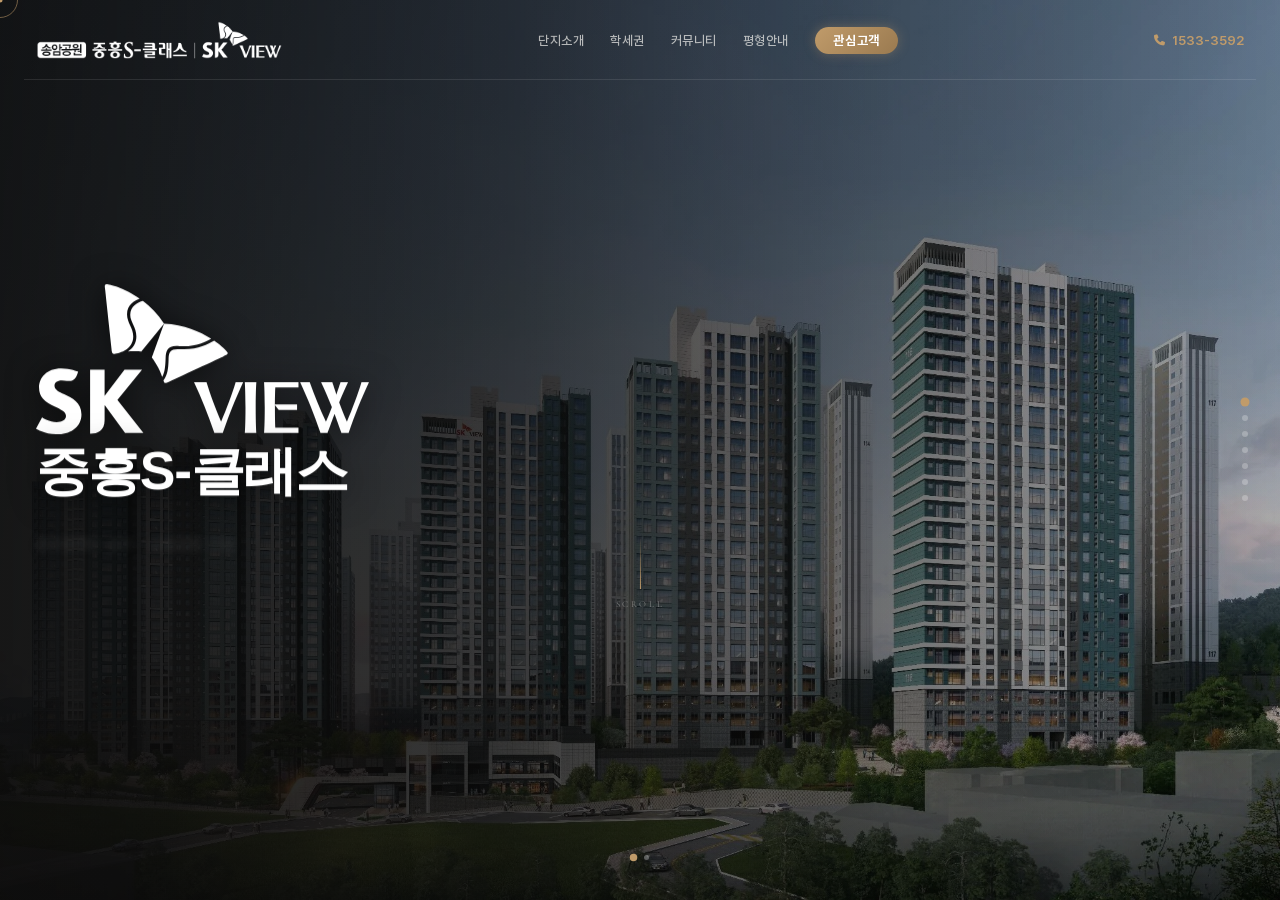
==== index.html @ e7a177cd "fix: Font Awesome 아이콘 표시 수정 + 누락 파일 추가 - fa.local.css: 유니코드 이스케이프 \f 접두사 복원 및 .fa-solid에 font-family" ====
<!DOCTYPE html>
<html lang="ko">
<head>
  <meta charset="UTF-8">
  <meta name="viewport" content="width=device-width, initial-scale=1.0">
  <meta name="description" content="송암공원 중흥S-클래스 SK VIEW — 자연이 선사하는 프리미엄 라이프. 광주광역시 남구 송암동 1,575세대">
  <meta property="og:title" content="송암공원 중흥S-클래스 SK VIEW | 프리미엄 주거의 새로운 기준">
  <meta property="og:description" content="광주 남구 1,575세대 대단지 — 34평 4억대, 선착순 동·호 지정 계약 진행중. 계약금 5%, 최대 4천만원 본부지원">
  <meta property="og:image" content="https://songam-skview.com/assets/img/og-image.jpg">
  <meta property="og:image:width" content="1200">
  <meta property="og:image:height" content="630">
  <meta property="og:image:type" content="image/jpeg">
  <meta property="og:type" content="website">
  <meta property="og:url" content="https://songam-skview.com">
  <meta property="og:site_name" content="송암공원 중흥S-클래스 SK VIEW">
  <meta property="og:locale" content="ko_KR">
  <!-- Twitter Card (SMS/iMessage/Android 메시지 미리보기 호환) -->
  <meta name="twitter:card" content="summary_large_image">
  <meta name="twitter:title" content="송암공원 중흥S-클래스 SK VIEW | 프리미엄 주거의 새로운 기준">
  <meta name="twitter:description" content="광주 남구 1,575세대 대단지 — 34평 4억대, 선착순 동·호 지정 계약 진행중. 계약금 5%, 최대 4천만원 본부지원">
  <meta name="twitter:image" content="https://songam-skview.com/assets/img/og-image.jpg">
  <!-- 추가 SEO/미리보기 메타 -->
  <link rel="canonical" href="https://songam-skview.com">
  <link rel="icon" type="image/x-icon" href="/favicon.ico">
  <link rel="apple-touch-icon" href="/assets/img/og-image.jpg">
  <!-- 보안 헤더 -->
  <meta http-equiv="X-Content-Type-Options" content="nosniff">
  <meta name="referrer" content="strict-origin-when-cross-origin">
  <meta http-equiv="Content-Security-Policy" content="default-src 'self'; script-src 'self' 'unsafe-inline' https://static.cloudflareinsights.com; style-src 'self' 'unsafe-inline'; img-src 'self' data: https:; font-src 'self' data:; frame-src https://maps.google.com https://www.google.com https://*.google.com; connect-src 'self' https://script.google.com;">
  <title>송암공원 중흥S-클래스 SK VIEW | 프리미엄 주거의 새로운 기준</title>
  <link rel="preload" href="css/fonts/Pretendard-Regular.woff2" as="font" type="font/woff2" crossorigin>
  <link rel="preload" href="css/webfonts/fa-solid-900.woff2" as="font" type="font/woff2" crossorigin>
  <link rel="stylesheet" href="css/fonts.css?v=2">
  <link rel="stylesheet" href="css/fa.local.css?v=20260319">
  <link rel="stylesheet" href="css/style.css?v=40260313b">
</head>
<body>

<!-- ── 커스텀 커서 ──────────────────────────── -->
<div id="cursor">
  <div class="cursor-ring"></div>
  <div class="cursor-dot"></div>
</div>

<!-- ── 헤더 ───────────────────────────────── -->
<header id="header" data-theme="dark">
  <div class="hd-inner">
    <a class="logo logo-img" id="logoLink">
      <img src="assets/img/logo_on.webp" alt="송암공원 중흥S-클래스 SK VIEW" class="logo-image">
    </a>
    <nav class="gnb" aria-label="메인 내비게이션">
      <a data-go="1" role="button" tabindex="0">단지소개</a>
      <a data-go="2" role="button" tabindex="0">학세권</a>
      <a data-go="3" role="button" tabindex="0">커뮤니티</a>
      <a data-go="4" role="button" tabindex="0">평형안내</a>
      <a data-go="7" role="button" tabindex="0" class="gnb-cta">관심고객</a>
    </nav>
    <div class="hd-right">
      <a href="tel:15333592" class="hd-tel"><i class="fa-solid fa-phone"></i><span>1533-3592</span></a>
      <button class="ham" id="ham" aria-label="메뉴 열기" aria-expanded="false"><span></span><span></span><span></span></button>
    </div>
  </div>
</header>

<!-- ── 도트 네비 ──────────────────────────── -->
<nav class="dots" id="dots" aria-label="페이지 네비게이션">
  <span class="dot on" data-go="0" role="button" aria-label="히어로"></span>
  <span class="dot" data-go="1" role="button" aria-label="단지소개"></span>
  <span class="dot" data-go="2" role="button" aria-label="학세권"></span>
  <span class="dot" data-go="3" role="button" aria-label="커뮤니티"></span>
  <span class="dot" data-go="4" role="button" aria-label="평형안내"></span>
  <span class="dot" data-go="5" role="button" aria-label="혜택안내"></span>
  <span class="dot" data-go="6" role="button" aria-label="관심고객"></span>
</nav>

<!-- ── 모바일 메뉴 ────────────────────────── -->
<div class="mmenu" id="mmenu">
  <div class="mmenu-inner">
    <ul>
      <li><a data-go="1"><em>01</em> 단지소개</a></li>
      <li><a data-go="2"><em>02</em> 학세권</a></li>
      <li><a data-go="3"><em>03</em> 커뮤니티</a></li>
      <li><a data-go="4"><em>04</em> 평형안내</a></li>
      <li><a data-go="7"><em>05</em> 관심고객 등록</a></li>
    </ul>
    <div class="mmenu-foot">
      <p>Contact</p>
      <a href="tel:15333592">1533-3592</a>
      <small>광주광역시 남구 송암동 일원</small>
    </div>
  </div>
</div>

<!-- ── 메인 컨테이너 ─────────────────────────── -->
<div id="wrap">

  <!-- ========================================
       S0 · HERO  (overlay 2단계)
       ======================================== -->
  <section class="sec s0" data-theme="dark" data-overlay="on">
    <div class="s0-bg"></div>
    <div class="s0-veil"></div>
    <div class="ov-progress s0-ov">
      <span class="ov-dot on"></span>
      <span class="ov-dot"></span>
    </div>
    <div class="overlay-stage">

      <!-- step 0 : 메인 타이틀 -->
      <div class="overlay-panel s0-panel" data-step="0" data-header="dark">
        <div class="s0-body">
          <div class="hero-brand-logo"
               data-fx="fade-up" data-delay="0.2" data-pre="0.25" data-main="1.1">
            <img src="assets/img/skview-logo.svg" alt="SK VIEW" class="hero-logo-img hero-logo-bot">
            <img src="assets/img/sclass-text.svg" alt="중흥S-클래스" class="hero-logo-img hero-logo-top">
          </div>
          <p class="eyebrow eyebrow--lg"
             data-fx="fade-up" data-delay="0.5" data-pre="0.25" data-main="0.9"
             data-cid="hero-eyebrow">
            광주광역시 남구 &middot; 송암공원 인접
          </p>
          <p class="s0-sub"
             data-fx="fade-up" data-delay="0.8" data-pre="0.25" data-main="0.85"
             data-cid="hero-sub">
            자연이 선사하는 프리미엄 라이프의 시작
          </p>
          <a class="hero-tel" href="tel:15333592"
             data-fx="fade-up" data-delay="1.5" data-pre="0.2" data-main="0.8">
            <i class="fa-solid fa-phone"></i> 대표번호 1533-3592
          </a>
          <div class="s0-btns"
               data-fx="stagger" data-delay="1.6" data-pre="0.2"
               data-stagger="0.18" data-kid-y="24" data-main="0.8">
            <a class="btn-gold" data-go="7">관심고객 등록</a>
            <a class="btn-line" data-go="2">학세권 보기</a>
          </div>
          <div class="scroll-ind">
            <span class="si-bar"></span>
            <span class="si-txt">SCROLL</span>
          </div>
        </div>
      </div>

      <!-- step 1 : 후킹 단지소개 -->
      <div class="overlay-panel s0-panel s0-p2" data-step="1" data-header="dark">
        <div class="s0-body s0-body--hook">
          <p class="hero-top-label"
             data-fx="fade-up" data-delay="0.15" data-pre="0.2" data-main="0.8">
            10만평 송암공원 · 민간공원 특례사업
          </p>
          <h2 class="hero-hook"
              data-fx="mask-up" data-delay="0.3" data-pre="0.2" data-main="0.9">
            <span class="hero-hook-sub">1,575세대 대단지의 새로운 자부심</span>
            <span class="hero-hook-main">선착순 특별분양</span>
          </h2>
          <div class="hero-badges"
               data-fx="stagger" data-delay="0.7" data-pre="0.2"
               data-stagger="0.12" data-kid-y="16" data-main="0.8">
            <span class="hero-badge"><b class="hb-chk">&#10003;</b> 공원을 품은 공품아</span>
            <span class="hero-badge"><b class="hb-chk">&#10003;</b> 단지 바로 앞 초등학교</span>
            <span class="hero-badge"><b class="hb-chk">&#10003;</b> 대단지 프리미엄</span>
          </div>
          <div class="hero-stats hero-stats--hook"
               data-fx="stagger" data-delay="1.0" data-pre="0.2"
               data-stagger="0.1" data-kid-y="20" data-main="0.9">
            <div class="hstat"><b>1,575</b><span>세대</span><p>총 세대수</p></div>
            <div class="hstat"><b>27</b><span>층</span><p>최고 층수</p></div>
            <div class="hstat"><b>17</b><span>개동</span><p>총 동수</p></div>
            <div class="hstat"><b>2400</b><span>대</span><p>주차 (1.52대/세대)</p></div>
            <div class="hstat"><b>84</b><span>·108㎡</span><p>전용면적</p></div>
          </div>
          <div class="s0-btns s0-btns--col"
               data-fx="stagger" data-delay="1.3" data-pre="0.2"
               data-stagger="0.15" data-kid-y="20" data-main="0.8">
            <a class="btn-gold" data-go="7">관심고객 등록 →</a>
            <a class="btn-line" data-go="2">학세권 보기</a>
          </div>
        </div>
      </div>

    </div>
  </section>


  <!-- ========================================
       S1 · BRAND
       ======================================== -->
  <section class="sec s1" data-theme="dark">
    <span class="s1-ghost" aria-hidden="true">01</span>
    <div class="s1-img">
      <div class="s1-img-inner" data-cid-bg="brand-img"></div>
      <div class="s1-img-frame"></div>
      <span class="img-badge" data-fx="fade-up" data-delay="0.6" data-pre="0.2" data-main="0.7">Premium Residence</span>
    </div>
    <div class="s1-txt">
      <p class="label wh" data-fx="fade-up" data-delay="0.1" data-pre="0.2" data-main="0.7">About</p>
      <h2 class="wh" data-fx="mask-up" data-delay="0.25" data-pre="0.2" data-main="0.9" data-cid="brand-title">
        광주 남구 주거 지형의<br>새로운 중심
      </h2>
      <span class="gline" data-fx="expand" data-delay="0.5" data-pre="0.1" data-main="0.8"></span>
      <div class="s1-highlight" data-fx="fade-up" data-delay="0.6" data-pre="0.2" data-main="0.8">
        <p>중흥건설 × SK에코플랜트 컨소시엄이 선보이는<br><strong>1,575세대 대단지 브랜드 아파트.</strong><br>37만㎡ 송암근린공원을 품은 민간공원 특례사업,<br>공원·브랜드·대단지 <em>3박자 완성.</em></p>
      </div>
      <div class="s1-cards" data-fx="stagger" data-delay="0.75" data-pre="0.2" data-stagger="0.1" data-kid-y="20" data-main="0.8">
        <div class="s1-card">
          <div class="s1-card-icon"><i class="fa-solid fa-map-location-dot"></i></div>
          <h4>핵심 주거벨트</h4>
          <p>효천·진월·봉선·주월<br>남구 중심 입지</p>
        </div>
        <div class="s1-card">
          <div class="s1-card-icon"><i class="fa-solid fa-tree"></i></div>
          <h4>공품아 입지</h4>
          <p>37만㎡ 송암근린공원<br>앞마당처럼 누리는 단지</p>
        </div>
        <div class="s1-card">
          <div class="s1-card-icon"><i class="fa-solid fa-landmark"></i></div>
          <h4>민간공원 특례</h4>
          <p>공원+주거의<br>동시 가치 실현</p>
        </div>
        <div class="s1-card">
          <div class="s1-card-icon"><i class="fa-solid fa-building"></i></div>
          <h4>남구 최대 랜드마크</h4>
          <p>1,575세대 대단지<br>프리미엄 스케일</p>
        </div>
      </div>
      <div class="stats" data-fx="stagger" data-delay="0.85" data-pre="0.2" data-stagger="0.12" data-kid-y="20" data-main="0.8">
        <div class="stat">
          <div class="stat-num"><b class="cnt" data-to="1575">0</b><span class="stat-unit">세대</span></div>
          <p>총 세대수</p>
        </div>
        <hr>
        <div class="stat">
          <div class="stat-num"><b class="cnt" data-to="27">0</b><span class="stat-unit">층</span></div>
          <p>최고 층수</p>
        </div>
        <hr>
        <div class="stat">
          <div class="stat-num"><b class="cnt" data-to="17">0</b><span class="stat-unit">개동</span></div>
          <p>총 동수</p>
        </div>
        <hr>
        <div class="stat">
          <div class="stat-num"><b class="cnt" data-to="2400">0</b><span class="stat-unit">대</span></div>
          <p>주차 (1.52대/세대)</p>
        </div>
        <hr>
        <div class="stat">
          <div class="stat-num"><b class="cnt" data-to="84">0</b><span class="stat-unit">~108㎡</span></div>
          <p>전용면적</p>
        </div>
      </div>
    </div>
  </section>


  <!-- ========================================
       S2B · 초품아 학세권
       ======================================== -->
  <section class="sec s2b" data-theme="dark" data-overlay="on">
    <div class="ov-progress s2b-ov">
      <span class="ov-dot on"></span>
      <span class="ov-dot"></span>
    </div>
    <div class="overlay-stage">

      <!-- panel 0 : 학세권 지도 + 학교 현황 -->
      <div class="overlay-panel s2b-panel" data-step="0" data-header="dark">
        <div class="s2b-inner">
          <div class="s2b-head" data-fx="fade-up" data-delay="0.1" data-pre="0.25" data-main="0.9">
            <p class="label">Education Premium</p>
            <h2>민간공원 특례사업 유일의<br><em class="s2b-em">초품아 학세권</em> 프리미엄</h2>
          </div>
          <div class="s2b-content-map">
            <div class="s2b-map" data-fx="fade-up" data-delay="0.3" data-pre="0.2" data-main="0.9"
                 onclick="document.getElementById('lightbox').classList.add('active')">
              <img class="s2b-map-img" src="assets/img/site-plan-park.webp" alt="학군 지도" data-cid-img="school-map" loading="lazy">
              <div class="s2b-map-zoom"><i class="fa-solid fa-search-plus"></i> 클릭하여 확대</div>
            </div>
            <div class="s2b-school-table" data-fx="fade-up" data-delay="0.4" data-pre="0.2" data-main="0.9">
              <h3 class="s2b-school-title"><i class="fa-solid fa-graduation-cap"></i> 단지 반경 내 학교 현황</h3>
              <ul class="s2b-school-list">
                <li>
                  <span class="sch-badge sch-elem">초</span>
                  <span class="sch-name sch-name--elem">효천3초 (예정)</span>
                  <span class="sch-detail">단지 바로 앞 부지 배정 — <em>완전 초품아</em></span>
                </li>
                <li>
                  <span class="sch-badge sch-elem">초</span>
                  <span class="sch-name sch-name--elem">효천초등학교</span>
                  <span class="sch-detail">단지 인근 도보권</span>
                </li>
                <li>
                  <span class="sch-badge sch-elem">초</span>
                  <span class="sch-name sch-name--elem">송원초등학교</span>
                  <span class="sch-detail">송하동 내 위치</span>
                </li>
                <li>
                  <span class="sch-badge sch-mid">중</span>
                  <span class="sch-name sch-name--mid">효천중학교</span>
                  <span class="sch-detail">도보 수 분 이내</span>
                </li>
                <li>
                  <span class="sch-badge sch-high">고</span>
                  <span class="sch-name sch-name--high">인성고등학교</span>
                  <span class="sch-detail">도보권 위치</span>
                </li>
                <li>
                  <span class="sch-badge sch-univ">대</span>
                  <span class="sch-name sch-name--univ">광주대학교</span>
                  <span class="sch-detail">효천역 인접</span>
                </li>
              </ul>
            </div>
          </div>
        </div>
      </div>

      <!-- panel 1 : 자산가치 비교 그래프 -->
      <div class="overlay-panel s2b-panel" data-step="1" data-header="dark">
        <div class="s2b-inner s2b-inner--chart">
          <div class="s2b-head" data-fx="fade-up" data-delay="0.1" data-pre="0.25" data-main="0.9">
            <p class="label">Asset Value</p>
            <h2><em class="s2b-em">초품아</em> 아파트 자산가치 비교</h2>
          </div>
          <div class="s2b-chart" data-fx="fade-up" data-delay="0.3" data-pre="0.2" data-main="0.9">
            <div class="s2b-chart-sub">
              가칭 효천3초등학교 <em>2028년 3월 개교 확정</em><br>
              횡단보도 없이 안전 통학 · 비학세권 대비 평균 <strong>15~20%</strong> 자산가치 프리미엄
            </div>
            <div class="s2b-bars">
              <div class="s2b-bar-group">
                <div class="s2b-bar-label">84㎡ 기준</div>
                <div class="s2b-bar-wrap">
                  <div class="s2b-bar s2b-bar--normal">
                    <div class="s2b-bar-fill" style="height:60%"></div>
                    <div class="s2b-bar-tag">비학세권<br>평균</div>
                  </div>
                  <div class="s2b-bar s2b-bar--school">
                    <div class="s2b-bar-premium"><b>+18%</b>프리미엄</div>
                    <div class="s2b-bar-fill" style="height:85%"></div>
                    <div class="s2b-bar-tag">학세권<br>(본 단지)</div>
                  </div>
                </div>
              </div>
              <div class="s2b-bar-group">
                <div class="s2b-bar-label">108㎡ 기준</div>
                <div class="s2b-bar-wrap">
                  <div class="s2b-bar s2b-bar--normal">
                    <div class="s2b-bar-fill" style="height:55%"></div>
                    <div class="s2b-bar-tag">비학세권<br>평균</div>
                  </div>
                  <div class="s2b-bar s2b-bar--school">
                    <div class="s2b-bar-premium"><b>+22%</b>프리미엄</div>
                    <div class="s2b-bar-fill" style="height:82%"></div>
                    <div class="s2b-bar-tag">학세권<br>(본 단지)</div>
                  </div>
                </div>
              </div>
            </div>
            <p class="s2b-source">* 출처: KB부동산, 한국부동산원 실거래가 기준 (2024)</p>
          </div>
          <div class="s2b-disclaimers">
            <p>* 상기 자료는 일반적인 초품아 아파트 프리미엄 수치이며, 실제와 다를 수 있습니다.</p>
            <p>* 개발 계획은 관계기관의 사정에 따라 변경·취소될 수 있습니다.</p>
          </div>
        </div>
      </div>

    </div>
  </section>


  <!-- ========================================
       S4 · 송암 공원 소개
       ======================================== -->
  <section class="sec s4 s4--park" data-theme="dark">
    <div class="s4-inner">
      <div class="s4-head">
        <p class="label wh" data-fx="fade-up" data-delay="0.1" data-pre="0.2" data-main="0.7">SONGAM PARK</p>
        <h2 class="wh" data-fx="mask-up" data-delay="0.25" data-pre="0.2" data-main="0.9">송암 공원 소개</h2>
      </div>

      <!-- 공원 배치도 -->
      <div class="s4-park-map" data-fx="fade-up" data-delay="0.4" data-pre="0.2" data-main="0.9"
           onclick="document.getElementById('lightbox-park').classList.add('active')">
        <img src="assets/img/site-plan-park-satellite.png" alt="송암공원 입지 위성사진" loading="lazy">
        <div class="s2b-map-zoom"><i class="fa-solid fa-search-plus"></i> 클릭하여 확대</div>
      </div>

      <!-- 솔빛마당 + 늘빛마당 -->
      <div class="s4-zones" data-fx="fade-up" data-delay="0.6" data-pre="0.2" data-main="0.9">

        <!-- 솔빛마당 -->
        <div class="s4-zone">
          <div class="s4-zone-head">
            <h3><span class="zone-name">솔빛마당</span> <span class="zone-en">ECO-HEALING PARK</span></h3>
            <p>건강한 숲이 되어 다채로운 자연과 함께하는 힐링자생의 숲</p>
          </div>
          <div class="s4-zone-photos">
            <figure><img src="assets/img/park-eco.webp" alt="생태학습원" loading="lazy"></figure>
            <figure><img src="assets/img/park-forest.webp" alt="복원숲" loading="lazy"></figure>
          </div>
          <table class="s4-zone-tbl">
            <tr><td class="zt-n">⑥</td><td class="zt-nm">생태학습원</td><td>자연의 소중함을 배우는 생태학습 공간</td></tr>
            <tr><td class="zt-n">⑦</td><td class="zt-nm">복원숲</td><td>훼손지를 송암이 상징하는 소나무 숲으로 복원</td></tr>
            <tr><td class="zt-n">⑧</td><td class="zt-nm">송암쉼터</td><td>자연과 도시경관을 조망할 수 있는 전망쉼터</td></tr>
            <tr><td class="zt-n">⑨</td><td class="zt-nm">솔빛 운동원</td><td>시민들의 체력단련을 위한 숲속 운동 공간</td></tr>
          </table>
        </div>

        <!-- 늘빛마당 -->
        <div class="s4-zone">
          <div class="s4-zone-head">
            <h3><span class="zone-name">늘빛마당</span> <span class="zone-en">COMMUNITY PARK</span></h3>
            <p>주민들의 화합을 유도하는 행복한 커뮤니티의 장</p>
          </div>
          <div class="s4-zone-photos s4-zone-photos--single">
            <figure><img src="assets/img/park-garden.webp" alt="도시텃밭" loading="lazy"></figure>
          </div>
          <table class="s4-zone-tbl">
            <tr><td class="zt-n">⑩</td><td class="zt-nm">늘빛 맞이마당</td><td>송암공원의 열린 진입부로 시민의 만남 공간</td></tr>
            <tr><td class="zt-n">⑪</td><td class="zt-nm">도시텃밭</td><td>주민들과 텃밭을 가꾸는 공동체 공간</td></tr>
            <tr><td class="zt-n">⑫</td><td class="zt-nm">늘빛 건강마당</td><td>주민들의 체력단련을 위한 운동 공간</td></tr>
          </table>
        </div>

        <div class="s4-park-disclaimer">
          <p>상기 송암공원 관련 배치도 및 조경 컷은 소비자의 이해를 돕기 위한 이미지 컷입니다.</p>
          <p>상기 송암공원 개발계획에 대한 사항은 추후 관계 기관의 사정에 따라 변경 및 취소될 수 있으며, 이는 사업주체와 무관함을 알려드립니다.</p>
        </div>

      </div>
    </div>
  </section>


  <!-- ========================================
       S4B · 송암 문화 복지 센터
       ======================================== -->
  <section class="sec s4b" data-theme="dark">
    <div class="s4b-inner">
      <div class="s4b-head">
        <p class="label wh" data-fx="fade-up" data-delay="0.1" data-pre="0.2" data-main="0.7">COMMUNITY CENTER</p>
        <h2 class="wh" data-fx="mask-up" data-delay="0.25" data-pre="0.2" data-main="0.9">송암 문화 복지 센터</h2>
      </div>

      <div class="s4b-content" data-fx="fade-up" data-delay="0.4" data-pre="0.2" data-main="0.9">
        <!-- 좌측: 조감도 -->
        <div class="s4b-img">
          <img src="assets/img/comm-center.webp" alt="송암문화복지센터와 축구장" loading="lazy">
        </div>

        <!-- 우측: 활빛마당 정보 -->
        <div class="s4b-info">
          <div class="s4b-zone-head">
            <h3><span class="zone-name">활빛마당</span> <span class="zone-en">DYNAMIC PARK</span></h3>
            <p>운동 / 놀이 등의 다양한 체험을 즐길 수 있는 활력의 땅</p>
          </div>
          <table class="s4b-tbl">
            <tr><td class="zt-n">①</td><td class="zt-nm">송암문화복지센터</td><td>주민 편의 증대를 위한 복합문화시설</td></tr>
            <tr><td class="zt-n">②</td><td class="zt-nm">축구장</td><td>시민들의 체력 증진을 위한 공식 규격의 축구장</td></tr>
            <tr><td class="zt-n">③</td><td class="zt-nm">송암야영장</td><td>시민들을 위한 도심 속 캠핑 공간</td></tr>
            <tr><td class="zt-n">④</td><td class="zt-nm">모험놀이터</td><td>친환경자재의 숲 속 모험 놀이공간</td></tr>
            <tr><td class="zt-n">⑤</td><td class="zt-nm">발물놀이터</td><td>상상력이 커지는 테마형 물놀이 공간</td></tr>
          </table>
        </div>
      </div>

      <div class="s4b-disclaimer">
        <p>상기 송암공원 관련 배치도 및 조경 컷은 소비자의 이해를 돕기 위한 이미지 컷입니다.</p>
      </div>
    </div>
  </section>


  <!-- ========================================
       SFP · 단지 배치도 + 평형 안내
       ======================================== -->
  <section class="sec sfp" data-theme="dark" data-overlay="on">
    <div class="ov-progress sfp-ov">
      <span class="ov-dot on"></span>
      <span class="ov-dot"></span>
    </div>
    <div class="overlay-stage">

      <!-- panel 0 : 단지 배치도 -->
      <div class="overlay-panel sfp-overlay-panel" data-step="0" data-header="dark">
        <div class="sfp-inner sfp-inner--siteplan">
          <div class="sfp-head">
            <p class="sfp-label" data-fx="fade-up" data-delay="0.05" data-pre="0.2" data-main="0.7"><span class="sfp-label-line"></span>SITE PLAN</p>
            <h2 data-fx="fade-up" data-delay="0.1" data-pre="0.2" data-main="0.9">단지 배치도</h2>
            <p class="sfp-sub" data-fx="fade-up" data-delay="0.25" data-pre="0.2" data-main="0.8">17개동 1,575세대 — 4개 타입별 동 배치 현황</p>
          </div>
          <div class="siteplan-wrap" data-fx="fade-up" data-delay="0.35" data-pre="0.2" data-main="0.9">
            <div class="siteplan-img" onclick="document.getElementById('lightbox-sp').classList.add('active')">
              <img src="assets/img/site-plan.webp" alt="단지 배치도" loading="lazy">
              <div class="siteplan-zoom"><i class="fa-solid fa-search-plus"></i> 클릭하여 확대</div>
            </div>
          </div>
          <p class="siteplan-disc" data-fx="fade-up" data-delay="0.6" data-pre="0.2" data-main="0.7">※ 상기 단지배치도는 소비자의 이해를 돕기 위해 제작된 CG컷으로 실제와 차이가 있을 수 있습니다.</p>
        </div>
      </div>

      <!-- panel 1 : 평형 안내 -->
      <div class="overlay-panel sfp-overlay-panel" data-step="1" data-header="dark">
        <div class="sfp-inner">
          <div class="sfp-head">
            <p class="sfp-label" data-fx="fade-up" data-delay="0.05" data-pre="0.2" data-main="0.7"><span class="sfp-label-line"></span>UNIT PLAN</p>
            <h2 data-fx="fade-up" data-delay="0.1" data-pre="0.2" data-main="0.9">평형 안내 <span class="sfp-tap-hint">터치하세요!</span></h2>
            <p class="sfp-sub" data-fx="fade-up" data-delay="0.25" data-pre="0.2" data-main="0.8">총 4개 타입 1,575세대 — 라이프스타일에 맞는 평형을 선택하세요</p>
          </div>
          <div class="sfp-tabs" data-fx="fade-up" data-delay="0.35" data-pre="0.2" data-main="0.8">
        <button class="sfp-tab active" data-fptab="0">84㎡ A (34평)</button>
        <button class="sfp-tab" data-fptab="1">84㎡ B (34평)</button>
        <button class="sfp-tab" data-fptab="2">84㎡ C (34평)</button>
        <button class="sfp-tab" data-fptab="3">108㎡ (42평)</button>
      </div>
      <div class="sfp-body" data-fx="fade-up" data-delay="0.5" data-pre="0.2" data-main="0.9">
        <!-- 84A -->
        <div class="sfp-panel active" data-fppanel="0">
          <div class="sfp-img"><img src="assets/img/fp-84a.webp" alt="84A 평면도" loading="lazy"></div>
          <div class="sfp-info">
            <h3>84㎡ A<span class="pyeong">(34평)</span></h3>
            <p class="sfp-desc"><strong>다양한 수납공간</strong>, <strong>남향위주 배치</strong>, 우수한 채광과 통풍 뛰어난 <strong>4Bay 판상형</strong> 구조. 현관 신발장 양면 배치, 팬트리, 주방팬트리, <strong>드레스룸</strong>, <strong>파우더룸</strong>으로 짜임새 있는 수납 공간.</p>
            <div class="sfp-specs">
              <div class="sfp-spec"><span>전용면적</span><b>84.9499㎡ (25.70평)</b></div>
              <div class="sfp-spec"><span>공급면적</span><b>109.6795㎡ (33.18평)</b></div>
              <div class="sfp-spec"><span>계약면적</span><b>169.4258㎡ (51.25평)</b></div>
              <div class="sfp-spec"><span>공급 세대</span><b><em>591</em> 세대</b></div>
            </div>
            <div class="sfp-features">
              <span class="sfp-feat-label">특장점</span>
              <div class="sfp-feat-list">
                <span class="sfp-feat">4Bay 판상형</span>
                <span class="sfp-feat">남향위주 배치</span>
                <span class="sfp-feat">다양한 수납</span>
                <span class="sfp-feat">드레스룸+파우더룸</span>
              </div>
            </div>
            <a class="sfp-cta" href="tel:15333592">방문상담 예약하기</a>
          </div>
        </div>
        <!-- 84B -->
        <div class="sfp-panel" data-fppanel="1">
          <div class="sfp-img"><img src="assets/img/fp-84b.webp" alt="84B 평면도" loading="lazy"></div>
          <div class="sfp-info">
            <h3>84㎡ B<span class="pyeong">(34평)</span></h3>
            <p class="sfp-desc"><strong>3면 창</strong>으로 탁 트인 조망의 거실, 라이프 스타일에 따라 꾸밀 수 있는 <strong>알파룸</strong>의 매력! 개방감 높은 <strong>타워형 구조</strong> 설계, 선호도 높은 중형평형.</p>
            <div class="sfp-specs">
              <div class="sfp-spec"><span>전용면적</span><b>84.8803㎡ (25.68평)</b></div>
              <div class="sfp-spec"><span>공급면적</span><b>113.2471㎡ (34.26평)</b></div>
              <div class="sfp-spec"><span>계약면적</span><b>172.9446㎡ (52.32평)</b></div>
              <div class="sfp-spec"><span>공급 세대</span><b><em>419</em> 세대</b></div>
            </div>
            <div class="sfp-features">
              <span class="sfp-feat-label">특장점</span>
              <div class="sfp-feat-list">
                <span class="sfp-feat">타워형 3Bay</span>
                <span class="sfp-feat">3면 창 조망</span>
                <span class="sfp-feat">알파룸</span>
                <span class="sfp-feat">거실 3면 채광</span>
              </div>
            </div>
            <a class="sfp-cta" href="tel:15333592">방문상담 예약하기</a>
          </div>
        </div>
        <!-- 84C -->
        <div class="sfp-panel" data-fppanel="2">
          <div class="sfp-img"><img src="assets/img/fp-84c.webp" alt="84C 평면도" loading="lazy"></div>
          <div class="sfp-info">
            <h3>84㎡ C<span class="pyeong">(34평)</span></h3>
            <p class="sfp-desc">햇살 가득한 <strong>2면 창호</strong>의 거실과 <strong>알파룸</strong>이 돋보이는 우수한 평면! 넉넉한 서비스면적의 <strong>3번 발코니</strong>를 활용한 <strong>개방감 높은</strong> 구조 설계.</p>
            <div class="sfp-specs">
              <div class="sfp-spec"><span>전용면적</span><b>84.9831㎡ (25.71평)</b></div>
              <div class="sfp-spec"><span>공급면적</span><b>111.0238㎡ (33.58평)</b></div>
              <div class="sfp-spec"><span>계약면적</span><b>170.7935㎡ (51.67평)</b></div>
              <div class="sfp-spec"><span>공급 세대</span><b><em>196</em> 세대</b></div>
            </div>
            <div class="sfp-features">
              <span class="sfp-feat-label">특장점</span>
              <div class="sfp-feat-list">
                <span class="sfp-feat">2면 창 거실</span>
                <span class="sfp-feat">알파룸</span>
                <span class="sfp-feat">드레스룸+파우더룸</span>
                <span class="sfp-feat">다양한 수납</span>
              </div>
            </div>
            <a class="sfp-cta" href="tel:15333592">방문상담 예약하기</a>
          </div>
        </div>
        <!-- 108 -->
        <div class="sfp-panel" data-fppanel="3">
          <div class="sfp-img"><img src="assets/img/fp-108.webp" alt="108㎡ 평면도" loading="lazy"></div>
          <div class="sfp-info">
            <h3>108㎡<span class="pyeong">(42평)</span></h3>
            <p class="sfp-desc">햇살 가득 <strong>4Bay 판상형</strong> 구조로 우수한 채광과 <strong>맞통풍</strong>으로 우수한 평면! 실용적인 물품 보관공간, 현관 <strong>팬트리</strong>와 개방 높은 <strong>다이닝 공간</strong>으로 고객 니즈를 반영한 특화 설계.</p>
            <div class="sfp-specs">
              <div class="sfp-spec"><span>전용면적</span><b>108.5276㎡ (32.83평)</b></div>
              <div class="sfp-spec"><span>공급면적</span><b>138.6611㎡ (41.94평)</b></div>
              <div class="sfp-spec"><span>계약면적</span><b>214.9900㎡ (65.03평)</b></div>
              <div class="sfp-spec"><span>공급 세대</span><b><em>369</em> 세대</b></div>
            </div>
            <div class="sfp-features">
              <span class="sfp-feat-label">특장점</span>
              <div class="sfp-feat-list">
                <span class="sfp-feat">4Bay 판상형</span>
                <span class="sfp-feat">대형평형</span>
                <span class="sfp-feat">확장드레스룸</span>
                <span class="sfp-feat">파우더룸+다이닝</span>
              </div>
            </div>
            <a class="sfp-cta" href="tel:15333592">방문상담 예약하기</a>
          </div>
        </div>
      </div>
    </div>
      </div><!-- /overlay-panel panel1 -->

    </div><!-- /overlay-stage -->
  </section>


  <!-- ========================================
       HOOK · 긴급 혜택 안내
       ======================================== -->
  <section class="sec shook" data-theme="dark">
    <div class="shook-inner">
      <!-- 배경 장식 -->
      <div class="shook-glow"></div>

      <!-- 긴급 뱃지 -->
      <div class="shook-badge" data-fx="fade-up" data-delay="0.1" data-pre="0.2" data-main="0.8">
        <span class="shook-pulse"></span>마감임박
      </div>

      <!-- 메인 타이포 -->
      <h2 class="shook-title" data-fx="fade-up" data-delay="0.2" data-pre="0.2" data-main="0.9">
        <span class="shook-t1">선착순 동·호 지정</span>
        <span class="shook-t2">잔여세대 <em>마감임박!</em></span>
      </h2>

      <!-- 핵심 혜택 카드 -->
      <div class="shook-cards" data-fx="stagger" data-delay="0.4" data-pre="0.2" data-stagger="0.15" data-kid-y="30" data-main="0.8">
        <div class="shook-card">
          <span class="shook-card-label">특별 계약조건</span>
          <p class="shook-card-main">계약금 <em>5%</em>로<br>입주때까지 가능!</p>
        </div>
        <div class="shook-card shook-card--accent">
          <span class="shook-card-sub">(이번주 마감예정)</span>
          <p class="shook-card-main">현금 <em>500만원</em> 페이백</p>
          <span class="shook-card-note">*일시적 지원*</span>
        </div>
      </div>

      <!-- CTA -->
      <a href="tel:15333592" class="shook-cta" data-fx="fade-up" data-delay="0.7" data-pre="0.2" data-main="0.8">
        지금 바로 상담받기 <i class="fa-solid fa-arrow-right"></i>
      </a>
    </div>
  </section>


  <!-- ========================================
       S5 · CONTACT  (Premium Dark)
       ======================================== -->
  <section class="sec s5" data-theme="dark">
    <div class="s5-contact-area">

    <!-- 좌측: 비주얼 + 정보 -->
    <div class="s5-left">
      <div class="s5-img" data-cid-bg="contact-img"></div>
      <div class="s5-dim"></div>
      <div class="s5-linfo">
        <small data-fx="fade-up" data-delay="0.1" data-pre="0.2" data-main="0.7">Contact Us</small>
        <h2 data-fx="mask-up" data-delay="0.25" data-pre="0.2" data-main="0.9">관심고객<br>등록 안내</h2>
        <span class="s5-orn" data-fx="expand" data-delay="0.5" data-pre="0.1" data-main="0.8"></span>
        <p class="s5-tag" data-fx="fade-up" data-delay="0.6" data-pre="0.2" data-main="0.7">
          자연이 선사하는 프리미엄 라이프<br>지금 바로 만나보세요
        </p>
        <div class="s5-cards" data-fx="stagger" data-delay="0.8" data-pre="0.2"
             data-stagger="0.12" data-kid-y="20" data-main="0.8">
          <a href="tel:15333592" class="s5-card">
            <i class="fa-solid fa-phone"></i>
            <div><small>대표번호</small><b>1533-3592</b></div>
          </a>
          <div class="s5-card">
            <i class="fa-solid fa-location-dot"></i>
            <div><small>사업 위치</small><b>광주 남구 송암동 일원</b></div>
          </div>
          <div class="s5-card">
            <i class="fa-solid fa-clock"></i>
            <div><small>상담 시간</small><b>09:00 — 18:00</b></div>
          </div>
        </div>

        <!-- 분양안내 (데스크탑 좌측 패널) -->
        <div class="s5-sale" data-fx="fade-up" data-delay="1.1" data-pre="0.2" data-main="0.8">
          <div class="s5-sale-badge"><i class="fa-solid fa-bullhorn"></i> 분양 안내</div>
          <ul class="s5-sale-list">
            <li><i class="fa-solid fa-phone-volume"></i><span>분양 문의 <b>1800-7076</b></span></li>
            <li><i class="fa-solid fa-file-signature"></i><span>선착순 동·호수 지정 계약 <b>진행 중</b></span></li>
            <li><i class="fa-solid fa-calendar-check"></i><span>입주예정 <b>2027년 12월</b></span></li>
          </ul>
        </div>

      </div>
    </div>

    <!-- 우측: 프리미엄 폼 -->
    <div class="s5-right">
      <div class="s5-form-wrap">

        <!-- 마무리 분양안내 배너 -->
        <div class="s5-closing" data-fx="fade-up" data-delay="0.1" data-pre="0.2" data-main="0.8">
          <div class="s5-closing-badge">분양 안내</div>
          <h3 class="s5-closing-title">남구에서 공원 · 브랜드 · 대단지를<br>동시에 갖춘 단지는 <em>단 하나뿐</em></h3>
          <div class="s5-closing-info">
            <div class="s5-ci-row">
              <i class="fa-solid fa-phone"></i>
              <span>분양 문의 <b>1800-7076</b></span>
            </div>
            <div class="s5-ci-row">
              <i class="fa-solid fa-file-signature"></i>
              <span>선착순 동·호수 지정 계약 <b>진행 중</b></span>
            </div>
            <div class="s5-ci-row">
              <i class="fa-solid fa-calendar-check"></i>
              <span>입주예정 <b>2027년 12월</b></span>
            </div>
          </div>
        </div>

        <div class="s5-fhead">
          <p class="label wh" data-fx="fade-up" data-delay="0.3" data-pre="0.2" data-main="0.7">Registration</p>
          <h2 data-fx="mask-up" data-delay="0.4" data-pre="0.2" data-main="0.9">관심고객 등록</h2>
          <p class="s5-fdesc" data-fx="fade-up" data-delay="0.5" data-pre="0.2" data-main="0.7">
            정보를 입력하시면 담당자가 확인 후<br>빠르게 연락드립니다.
          </p>
        </div>
        <div id="formResult" class="form-result" style="display:none"></div>
        <form id="form" data-fx="fade-up" data-delay="0.4" data-pre="0.2" data-main="0.8">
          <div class="fg">
            <label>이름 <span class="req">*</span></label>
            <input type="text" name="name" placeholder="홍길동" required>
          </div>
          <div class="fg">
            <label>연락처 <span class="req">*</span></label>
            <input type="tel" name="phone" placeholder="010-0000-0000" required>
          </div>
          <div class="fg">
            <label>관심 평형</label>
            <select name="size">
              <option value="">선택해주세요</option>
              <option value="34">34평 (84㎡)</option>
              <option value="42">42평 (108㎡)</option>
            </select>
          </div>
          <div class="fg">
            <label>모델하우스 방문날짜 선택</label>
            <input type="date" name="visit_date">
          </div>
          <div class="fg">
            <label>방문 시간 선택</label>
            <select name="visit_time">
              <option value="">선택해주세요</option>
              <option value="10-12">오전 (10:00~12:00)</option>
              <option value="12-14">낮 (12:00~14:00)</option>
              <option value="14-16">오후 (14:00~16:00)</option>
              <option value="16-18">늦은 오후 (16:00~18:00)</option>
              <option value="other">기타 (문의사항에 기재)</option>
            </select>
          </div>
          <div class="fg fg--ta">
            <label>문의사항</label>
            <textarea name="message" rows="3" placeholder="궁금하신 점이 있으시면 자유롭게 작성해주세요."></textarea>
          </div>
          <div class="fg fg-chk">
            <label for="privacy-agree">
              <input type="checkbox" id="privacy-agree" required>
              <span class="chk"></span>
              <span><span class="req">[필수]</span> 개인정보 수집·이용 동의</span>
            </label>
            <button type="button" class="privacy-toggle" id="privacyToggle">내용보기 <i class="fa-solid fa-chevron-down"></i></button>
            <div class="privacy-detail" id="privacyDetail">
              <div class="privacy-detail-inner">
                <h4>개인정보 수집·이용 동의서</h4>
                <table class="privacy-tbl">
                  <tr><th>수집 목적</th><td>관심고객 등록, 분양 상담 안내 및 방문 예약 관리</td></tr>
                  <tr><th>수집 항목</th><td>이름, 연락처, 관심 평형, 방문 희망일시, 문의사항, 접속 정보(접속 URL, 유입 경로, 접속 시간)</td></tr>
                </table>
                <ul class="privacy-notes">
                  <li>귀하는 개인정보 수집·이용에 대한 동의를 거부할 권리가 있으며, 동의 거부 시 관심고객 등록이 제한됩니다.</li>
                  <li>수집된 개인정보는 상기 목적 외의 용도로 이용되지 않으며, 제3자에게 제공되지 않습니다.</li>
                  <li>개인정보 관련 문의: 대표번호 <b>1533-3592</b> / 이메일 <b>sunghagod@gmail.com</b></li>
                </ul>
              </div>
            </div>
          </div>
          <button type="submit" class="btn-submit">
            <span>관심고객 등록하기</span> <i class="fa-solid fa-arrow-right"></i>
          </button>
        </form>
      </div>
    </div>
    </div><!-- /.s5-contact-area -->

    <!-- ── Footer (S5 내부) ── -->
    <footer class="s5-footer">
      <div class="ft-top">
        <div class="ft-logo">
          <img src="assets/img/logo_on.webp" alt="송암공원 중흥S-클래스 SK VIEW" class="logo-image logo-image--ft">
        </div>
        <nav>
          <a data-go="1">단지소개</a>
          <a data-go="2">학세권</a>
          <a data-go="3">커뮤니티</a>
          <a data-go="4">평형안내</a>
          <a data-go="7">관심고객</a>
        </nav>
        <a href="tel:15333592" class="ft-tel">1533-3592</a>
      </div>
      <hr class="ft-hr">
      <div class="ft-bot">
        <div class="ft-info">
          <p>
            시행 : 중흥토건 &nbsp;|&nbsp; 시공 : 중흥건설+SK에코플랜트 컨소시엄<br>
            사업명 : 송암공원 중흥S-클래스 SK VIEW &nbsp;|&nbsp; 위치 : 광주광역시 남구 송하동 177-5번지 일원<br>
            규모 : 지하 3층~지상 27층, 17개동, 1,575세대 &nbsp;|&nbsp; 전용면적 : 84㎡·108㎡ &nbsp;|&nbsp; 주차 : 약 2,400대(세대당 1.52대)<br>
            입주예정 : 2027년 12월
          </p>
          <p class="ft-sm">
            * 본 홈페이지의 CG·이미지컷은 소비자의 이해를 돕기 위해 제작된 것으로 실제와 다소 차이가 있을 수 있습니다.<br>
            * 모든 개발계획은 관계기관·지자체의 사정에 의해 변경·취소될 수 있습니다.
          </p>
        </div>
        <span class="ft-copy">&copy; 2026 송암공원 중흥S-클래스 SK VIEW. All rights reserved.</span>
        <span class="ft-contact">홈페이지 제작 문의 sunghagod@gmail.com</span>
      </div>
    </footer>

  </section>

</div><!-- /#wrap -->


<!-- ── 플로팅 CTA ─────────────────────────── -->
<a class="float-btn" id="floatBtn" data-go="7">
  <svg class="float-btn__ring" viewBox="0 0 120 120">
    <defs><path id="circ" d="M60,60 m-48,0 a48,48 0 1,1 96,0 a48,48 0 1,1 -96,0"/></defs>
    <text class="float-btn__text">
      <textPath href="#circ" startOffset="0%">SONGAM PARK · SK VIEW · REGISTER · </textPath>
    </text>
  </svg>
  <div class="float-btn__center">
    <i class="fa-solid fa-pen-to-square"></i>
    <span>관심고객<br>등록</span>
  </div>
</a>

<!-- ── 토스트 ──────────────────────────────── -->
<div class="toast" id="toast">
  <i class="fa-solid fa-circle-check"></i> 예약이 완료되었습니다.
</div>

<!-- ── 라이트박스 (학군 지도 확대) ─────────── -->
<div class="lightbox" id="lightbox" onclick="if(event.target===this)this.classList.remove('active')">
  <button class="lightbox-close" onclick="document.getElementById('lightbox').classList.remove('active')">&times;</button>
  <div class="lightbox-body">
    <img class="lightbox-img" src="assets/img/site-plan-park.webp" alt="학군 지도 확대" loading="lazy">
  </div>
</div>

<!-- ── 라이트박스 (단지 배치도 확대) ──────── -->
<div class="lightbox" id="lightbox-sp" onclick="if(event.target===this)this.classList.remove('active')">
  <button class="lightbox-close" onclick="document.getElementById('lightbox-sp').classList.remove('active')">&times;</button>
  <div class="lightbox-body">
    <img class="lightbox-img" src="assets/img/site-plan.webp" alt="단지 배치도 확대" loading="lazy">
  </div>
</div>

<!-- ── 라이트박스 (공원 위성사진 확대) ────── -->
<div class="lightbox" id="lightbox-park" onclick="if(event.target===this)this.classList.remove('active')">
  <button class="lightbox-close" onclick="document.getElementById('lightbox-park').classList.remove('active')">&times;</button>
  <div class="lightbox-body">
    <img class="lightbox-img" src="assets/img/site-plan-park-satellite.png" alt="송암공원 위성사진 확대" loading="lazy">
  </div>
</div>

<!-- ── 스크립트 ────────────────────────────── -->
<script src="js/lib/gsap.min.js"></script>
<script src="js/lib/CustomEase.min.js"></script>
<script src="js/security.js?v=40260312b"></script>
<script src="js/animate.js?v=40260310a"></script>
<script src="js/content.js?v=40260309e"></script>
<script src="js/main.js?v=40260312w"></script>
<script src="js/form.js?v=40260312a"></script>
</body>
</html>
---- css/fonts.css ----
/* ══════════════════════════════════════════════
   로컬 폰트 — 송암공원 SK VIEW
   ══════════════════════════════════════════════ */

/* Pretendard */
@font-face {
  font-family: 'Pretendard';
  font-weight: 400;
  font-display: swap;
  src: url('fonts/Pretendard-Regular.woff2?v=2') format('woff2');
}
@font-face {
  font-family: 'Pretendard';
  font-weight: 500;
  font-display: swap;
  src: url('fonts/Pretendard-Medium.woff2?v=2') format('woff2');
}
@font-face {
  font-family: 'Pretendard';
  font-weight: 600;
  font-display: swap;
  src: url('fonts/Pretendard-SemiBold.woff2?v=2') format('woff2');
}
@font-face {
  font-family: 'Pretendard';
  font-weight: 700;
  font-display: swap;
  src: url('fonts/Pretendard-Bold.woff2?v=2') format('woff2');
}

/* Cormorant Garamond */
@font-face {
  font-family: 'Cormorant Garamond';
  font-weight: 300;
  font-style: normal;
  font-display: swap;
  src: url('fonts/CormorantGaramond-Light.woff2?v=2') format('woff2');
}
@font-face {
  font-family: 'Cormorant Garamond';
  font-weight: 400;
  font-style: normal;
  font-display: swap;
  src: url('fonts/CormorantGaramond-Regular.woff2?v=2') format('woff2');
}
@font-face {
  font-family: 'Cormorant Garamond';
  font-weight: 300;
  font-style: italic;
  font-display: swap;
  src: url('fonts/CormorantGaramond-LightItalic.woff2?v=2') format('woff2');
}
---- css/fa.local.css ----
/* Font Awesome 6 - Minimal (solid only, 29 icons) */
@font-face{font-family:"Font Awesome 6 Free";font-style:normal;font-weight:900;font-display:block;src:url(webfonts/fa-solid-900.woff2) format("woff2"),url(webfonts/fa-solid-900.ttf) format("truetype")}
.fa,.fas,.fa-solid{-moz-osx-font-smoothing:grayscale;-webkit-font-smoothing:antialiased;display:var(--fa-display,inline-block);font-style:normal;font-variant:normal;line-height:1;text-rendering:auto}
.fa,.fas,.fa-solid{font-family:"Font Awesome 6 Free";font-weight:900}
@keyframes fa-spin{0%{-webkit-transform:rotate(0deg);transform:rotate(0deg)}to{-webkit-transform:rotate(1turn);transform:rotate(1turn)}}
.fa-spin{-webkit-animation-delay:var(--fa-animation-delay,0s);animation-delay:var(--fa-animation-delay,0s);-webkit-animation-direction:var(--fa-animation-direction,normal);animation-direction:var(--fa-animation-direction,normal)}
.fa-arrow-right:before{content:"\f061"}
.fa-award:before{content:"\f559"}
.fa-book-open:before{content:"\f518"}
.fa-building:before{content:"\f1ad"}
.fa-building-circle-check:before{content:"\e4d2"}
.fa-bullhorn:before{content:"\f0a1"}
.fa-calendar-check:before{content:"\f274"}
.fa-chart-line:before,.fa-line-chart:before{content:"\f201"}
.fa-check-circle:before,.fa-circle-check:before{content:"\f058"}
.fa-clock-four:before,.fa-clock:before{content:"\f017"}
.fa-dumbbell:before{content:"\f44b"}
.fa-file-signature:before{content:"\f573"}
.fa-graduation-cap:before,.fa-mortar-board:before{content:"\f19d"}
.fa-home-lg:before,.fa-house-chimney:before{content:"\e3af"}
.fa-landmark:before{content:"\f66f"}
.fa-leaf:before{content:"\f06c"}
.fa-location-dot:before,.fa-map-marker-alt:before{content:"\f3c5"}
.fa-map-location-dot:before,.fa-map-marked-alt:before{content:"\f5a0"}
.fa-edit:before,.fa-pen-to-square:before{content:"\f044"}
.fa-phone:before{content:"\f095"}
.fa-phone-volume:before,.fa-volume-control-phone:before{content:"\f2a0"}
.fa-plane-departure:before{content:"\f5b0"}
.fa-road:before{content:"\f018"}
.fa-magnifying-glass-plus:before,.fa-search-plus:before{content:"\f00e"}
.fa-subway:before,.fa-train-subway:before{content:"\f239"}
.fa-train:before{content:"\f238"}
.fa-tree:before{content:"\f1bb"}
.fa-spinner:before{content:"\f110"}
---- css/style.css ----
/* ═══════════════════════════════════════════════════════
   송암공원 SK VIEW — style.css
   Design System: Dark Luxury #0B0B0B + Gold #C09B6A
   ═══════════════════════════════════════════════════════ */

/* ── RESET & ROOT VARS ─────────────────────────────── */
*, *::before, *::after { box-sizing: border-box; margin: 0; padding: 0; }

/* ── 콘텐츠 보호 (프로덕션에서만 적용, body.protected 클래스 필요) ── */
body.protected {
  -webkit-user-select: none;
  -moz-user-select: none;
  -ms-user-select: none;
  user-select: none;
}
body.protected input,
body.protected textarea,
body.protected select { -webkit-user-select: text; user-select: text; }
body.protected img { -webkit-user-drag: none; user-drag: none; pointer-events: none; }
.img-shield { cursor: default; }

:root {
  --dark:    #0B0B0B;
  --dark2:   #141414;
  --dark3:   #1E1E1E;
  --dark4:   #2A2A2A;
  --gold:    #C09B6A;
  --gold-lt: #D4B896;
  --gold-dk: #9A7A50;
  --cream:   #F5F3EF;
  --cream2:  #EAE7E1;
  --gray:    #888888;
  --gray-lt: #BBBBBB;
  --white:   #FFFFFF;

  --ff-ko: 'Pretendard', -apple-system, BlinkMacSystemFont, 'Segoe UI', sans-serif;
  --ff-en: 'Cormorant Garamond', Georgia, 'Times New Roman', serif;

  --ease-out:   cubic-bezier(0.25, 0.46, 0.45, 0.94);
  --ease-expo:  cubic-bezier(0.16, 1, 0.3, 1);
  --ease-inout: cubic-bezier(0.76, 0, 0.24, 1);

  --hd-h: 80px;
}

/* ── BASE ──────────────────────────────────────────── */
html { font-size: 16px; }
body {
  font-family: var(--ff-ko);
  background: var(--dark);
  color: var(--cream);
  overflow: hidden;
  -webkit-font-smoothing: antialiased;
  -moz-osx-font-smoothing: grayscale;
}
body.mobile-mode { overflow-y: auto; overflow-x: hidden; }
a  { text-decoration: none; color: inherit; }
button { background: none; border: none; font-family: inherit; cursor: pointer; }
ul, ol { list-style: none; }

/* ── TYPOGRAPHY HELPERS ─────────────────────────────── */
.label {
  font-family: var(--ff-en);
  font-size: 11px;
  letter-spacing: .3em;
  text-transform: uppercase;
  color: var(--gold);
  display: block;
  margin-bottom: 16px;
}
.label.wh { color: var(--gold-lt); }

h2 {
  font-size: clamp(28px, 3.5vw, 52px);
  font-weight: 700;
  line-height: 1.28;
  letter-spacing: -.02em;
}
h2.wh {
  color: var(--cream);
  text-shadow: 0 2px 16px rgba(0,0,0,.55), 0 1px 4px rgba(0,0,0,.35);
}
h3 { font-size: clamp(17px, 1.5vw, 22px); font-weight: 700; letter-spacing: -.01em; }
h4 { font-size: 16px; font-weight: 700; letter-spacing: -.01em; }

.gline {
  display: block;
  width: 40px; height: 1px;
  background: var(--gold);
  margin: 22px 0;
  transform-origin: left;
}

/* ── CUSTOM CURSOR (PC only) ────────────────────────── */
#cursor { pointer-events: none; position: fixed; z-index: 9999; top: 0; left: 0; }
.cursor-ring {
  width: 36px; height: 36px;
  border: 1px solid rgba(192,155,106,.55);
  border-radius: 50%;
  position: absolute;
  transform: translate(-50%,-50%);
  transition: width .3s var(--ease-out), height .3s var(--ease-out), background .3s, border-color .3s, opacity .3s;
}
.cursor-dot {
  width: 5px; height: 5px;
  background: var(--gold);
  border-radius: 50%;
  position: absolute;
  transform: translate(-50%,-50%);
  transition: background .3s;
}
#cursor.hover .cursor-ring {
  width: 56px; height: 56px;
  border-color: var(--gold);
  background: rgba(192,155,106,.08);
}
#cursor.light .cursor-ring { border-color: rgba(11,11,11,.3); }
#cursor.light .cursor-dot  { background: var(--dark3); }
@media (max-width: 1024px) { #cursor { display: none; } }

/* ── HEADER ─────────────────────────────────────────── */
#header {
  position: fixed;
  top: 0; left: 0; right: 0;
  z-index: 900;
  height: var(--hd-h);
  transition: background .4s;
}
#header::after {
  content: '';
  position: absolute;
  bottom: 0; left: 24px; right: 24px;
  height: 1px;
  background: rgba(255,255,255,.1);
  transition: background .4s;
}
#header[data-theme="light"]::after { background: rgba(11,11,11,.1); }
#header.scrolled { background: rgba(11,11,11,.92); backdrop-filter: blur(12px); }
#header[data-theme="light"].scrolled { background: rgba(245,243,239,.94); }

.hd-inner {
  display: flex;
  align-items: center;
  justify-content: space-between;
  height: 100%;
  padding: 0 48px;
  max-width: 1600px;
  margin: 0 auto;
}

.logo { display: flex; align-items: center; cursor: pointer; line-height: 1; }
.logo small {
  font-size: 10px; font-weight: 400;
  letter-spacing: .18em; color: var(--gold);
  text-transform: uppercase;
}
.logo strong {
  font-family: var(--ff-en);
  font-size: 22px; font-weight: 500;
  letter-spacing: .06em; color: var(--cream);
  transition: color .3s;
}
#header[data-theme="light"] .logo strong { color: var(--dark); }
#header[data-theme="light"] .logo small  { color: var(--gold-dk); }

/* 로고 이미지 */
.logo-image {
  height: 38px;
  width: auto;
  object-fit: contain;
  /* 다크 배경: 흰색으로 */
  filter: brightness(0) invert(1);
  transition: filter .3s, opacity .3s;
}
.logo-image:hover { opacity: .8; }
/* 라이트 배경 섹션(s1, s3, s5): 컬러 원본 */
#header[data-theme="light"] .logo-image { filter: none; }

.logo-image--ft {
  height: 30px;
  filter: brightness(0) invert(1);
  opacity: .65;
}

.gnb { display: flex; align-items: center; gap: 36px; }
.gnb a {
  font-size: 13px; font-weight: 500;
  letter-spacing: .04em; color: rgba(245,243,239,.7);
  transition: color .3s; cursor: pointer;
  position: relative;
}
.gnb a::after {
  content: '';
  position: absolute;
  bottom: -3px; left: 0;
  width: 0; height: 1px;
  background: var(--gold);
  transition: width .3s var(--ease-out);
}
.gnb a:hover, .gnb a.act { color: var(--gold); }
.gnb a:hover::after, .gnb a.act::after { width: 100%; }

/* 관심고객 CTA 버튼 강조 */
.gnb a.gnb-cta {
  color: #fff;
  background: linear-gradient(135deg, var(--gold), var(--gold-dk));
  padding: 6px 18px;
  border-radius: 20px;
  font-weight: 700;
  letter-spacing: .06em;
  box-shadow: 0 0 12px rgba(192,155,106,.35);
  transition: all .3s var(--ease-out);
}
.gnb a.gnb-cta::after { display: none; }
.gnb a.gnb-cta:hover {
  color: #fff;
  background: linear-gradient(135deg, var(--gold-lt), var(--gold));
  box-shadow: 0 0 20px rgba(192,155,106,.55);
  transform: translateY(-1px);
}
#header[data-theme="light"] .gnb a.gnb-cta {
  color: #fff;
  background: linear-gradient(135deg, var(--gold), var(--gold-dk));
}
#header[data-theme="light"] .gnb a.gnb-cta:hover {
  color: #fff;
  background: linear-gradient(135deg, var(--gold-lt), var(--gold));
}

#header[data-theme="light"] .gnb a { color: rgba(11,11,11,.6); }
#header[data-theme="light"] .gnb a:hover,
#header[data-theme="light"] .gnb a.act { color: var(--dark); }

.hd-right { display: flex; align-items: center; gap: 24px; }
.hd-tel {
  display: flex; align-items: center; gap: 7px;
  font-family: var(--ff-ko);
  font-size: 13px; font-weight: 600; color: var(--gold);
  transition: opacity .3s;
}
.hd-tel:hover { opacity: .75; }
.hd-tel i { font-size: 11px; }

.ham { display: none; flex-direction: column; gap: 5px; padding: 8px; }
.ham span {
  display: block; width: 22px; height: 1.5px;
  background: var(--cream);
  transition: background .3s, transform .35s, opacity .3s;
  transform-origin: center;
}
#header[data-theme="light"] .ham span { background: var(--dark); }
.ham.open span:nth-child(1) { transform: translateY(6.5px) rotate(45deg); }
.ham.open span:nth-child(2) { opacity: 0; }
.ham.open span:nth-child(3) { transform: translateY(-6.5px) rotate(-45deg); }

/* ── MOBILE MENU ────────────────────────────────────── */
.mmenu {
  position: fixed; inset: 0; z-index: 850;
  background: var(--dark2);
  transform: translateX(100%);
  transition: transform .5s var(--ease-expo);
}
.mmenu.open { transform: none; }
.mmenu-inner {
  display: flex; flex-direction: column;
  justify-content: space-between;
  height: 100%;
  padding: calc(var(--hd-h) + 48px) 40px 48px;
}
.mmenu ul { display: flex; flex-direction: column; gap: 4px; }
.mmenu ul li a {
  display: flex; align-items: baseline; gap: 16px;
  padding: 18px 0; font-size: 28px; font-weight: 700;
  color: rgba(245,243,239,.5);
  border-bottom: 1px solid rgba(255,255,255,.07);
  transition: color .3s; cursor: pointer;
}
.mmenu ul li a em {
  font-family: var(--ff-en); font-style: normal;
  font-size: 11px; font-weight: 300;
  letter-spacing: .15em; color: var(--gold);
}
.mmenu ul li a:hover { color: var(--cream); }
.mmenu-foot p { font-size: 11px; letter-spacing: .2em; color: var(--gold); text-transform: uppercase; margin-bottom: 8px; }
.mmenu-foot a { font-family: var(--ff-ko); font-size: 36px; font-weight: 600; color: var(--cream); }
.mmenu-foot small { display: block; margin-top: 10px; font-size: 12px; color: var(--gray); }

/* ── DOTS NAV ───────────────────────────────────────── */
.dots {
  position: fixed; right: 32px; top: 50%;
  transform: translateY(-50%);
  z-index: 800;
  display: flex; flex-direction: column; gap: 10px;
}
.dot {
  width: 6px; height: 6px; border-radius: 50%;
  background: rgba(255,255,255,.25);
  cursor: pointer;
  transition: background .3s, transform .3s;
}
.dot.on { background: var(--gold); transform: scale(1.5); }
.dots.light .dot { background: rgba(11,11,11,.2); }
.dots.light .dot.on { background: var(--dark); }
@media (max-width: 768px) { .dots { display: none; } }

/* ── MAIN WRAP (fullpage) ───────────────────────────── */
#wrap {
  position: fixed; top: 0; left: 0; width: 100%;
  transition: transform .9s var(--ease-inout);
  will-change: transform;
}
body.mobile-mode #wrap { position: static; }

/* ── SECTION BASE ───────────────────────────────────── */
.sec {
  position: relative; width: 100vw; height: 100vh;
  overflow: hidden; display: flex;
  align-items: center; justify-content: center;
}
body.mobile-mode .sec { height: auto; min-height: 100svh; width: 100%; }

/* ── BUTTONS ────────────────────────────────────────── */
.btn-gold {
  display: inline-flex; align-items: center; gap: 12px;
  padding: 20px 48px;
  background: var(--gold); color: var(--dark);
  font-size: 17px; font-weight: 700;
  letter-spacing: .06em;
  position: relative; overflow: hidden;
  transition: color .35s, transform .25s, box-shadow .35s; cursor: pointer;
  box-shadow: 0 4px 24px rgba(192,155,106,.35);
}
.btn-gold::after {
  content: '';
  position: absolute; inset: 0;
  background: rgba(255,255,255,.0);
  transition: background .35s;
}
.btn-gold:hover {
  transform: translateY(-3px);
  box-shadow: 0 10px 36px rgba(192,155,106,.55);
}
.btn-gold:hover::after { background: rgba(255,255,255,.1); }
/* 화살표 아이콘 항상 표시 */
.btn-gold::before {
  content: '→';
  font-size: 18px; font-weight: 400;
  opacity: 1;
  transition: transform .3s;
  order: 1;
}
.btn-gold:hover::before { transform: translateX(4px); }

.btn-line {
  display: inline-flex; align-items: center; gap: 12px;
  padding: 17px 42px;
  border: 1px solid rgba(245,243,239,.55); color: var(--cream);
  font-size: 15px; font-weight: 500;
  letter-spacing: .06em;
  transition: border-color .3s, background .3s, transform .25s; cursor: pointer;
}
.btn-line:hover {
  border-color: var(--gold); color: var(--gold);
  background: rgba(192,155,106,.08);
  transform: translateY(-3px);
}

/* ── FLOAT BTN ──────────────────────────────────────── */
.float-btn {
  position: fixed; right: 10px; bottom: 16px; z-index: 800;
  width: 120px; height: 120px;
  display: flex; align-items: center; justify-content: center;
  cursor: pointer;
  transition: opacity .3s;
  opacity: 0; pointer-events: none;
}
.float-btn.show { opacity: 1; pointer-events: auto; }

/* 회전 텍스트 링 */
.float-btn__ring {
  position: absolute; width: 100%; height: 100%;
  animation: floatSpin 12s linear infinite;
}
.float-btn:hover .float-btn__ring { animation-duration: 6s; }
.float-btn__text {
  font-size: 12px; fill: #fff; font-weight: 700; letter-spacing: 2px;
}
@keyframes floatSpin { from { transform: rotate(0deg); } to { transform: rotate(360deg); } }

/* 가운데 골드 원 */
.float-btn__center {
  position: relative; z-index: 1;
  width: 72px; height: 72px; border-radius: 50%;
  background: var(--gold); color: #fff;
  display: flex; flex-direction: column;
  align-items: center; justify-content: center; gap: 3px;
  box-shadow: 0 8px 32px rgba(192,155,106,.35);
  transition: transform .3s, box-shadow .3s;
  animation: ctaGlow 2.5s ease-in-out infinite;
}
@keyframes ctaGlow {
  0%, 100% { box-shadow: 0 0 12px rgba(192,155,106,.3), 0 0 0 0 rgba(192,155,106,0); }
  50% { box-shadow: 0 0 20px rgba(192,155,106,.5), 0 0 40px rgba(192,155,106,.25), 0 0 60px rgba(192,155,106,.1); }
}
.float-btn:hover .float-btn__center { transform: scale(1.08); animation: none; box-shadow: 0 12px 40px rgba(192,155,106,.5); }
.float-btn__center i { font-size: 16px; color: #fff; }
.float-btn__center span { font-size: 13px; font-weight: 800; text-align: center; line-height: 1.2; letter-spacing: .03em; color: #fff; }

/* ── TOAST ──────────────────────────────────────────── */
.toast {
  position: fixed; bottom: 36px; left: 50%;
  transform: translateX(-50%) translateY(16px);
  z-index: 9000;
  background: var(--dark3);
  border: 1px solid rgba(192,155,106,.4);
  color: var(--cream); font-size: 14px;
  padding: 14px 28px;
  display: flex; align-items: center; gap: 10px;
  opacity: 0; pointer-events: none;
  transition: opacity .4s, transform .4s;
  white-space: nowrap;
}
.toast i { color: var(--gold); }
.toast.show { opacity: 1; transform: translateX(-50%) translateY(0); }

/* ═══════════════════════════════════════════════════════
   S0 — HERO
   ═══════════════════════════════════════════════════════ */
.s0 { background: var(--dark); }

.s0-bg {
  position: absolute; inset: 0;
  background: linear-gradient(135deg, #0d1a14 0%, #0B0B0B 45%, #1a1208 100%);
  background-image: url('../assets/img/hero-bg.webp');
  background-size: cover; background-position: center;
}
.s0-bg::before {
  content: '';
  position: absolute; inset: 0;
  background: radial-gradient(ellipse 80% 70% at 62% 50%, rgba(192,155,106,.07) 0%, transparent 70%);
}
.s0-veil {
  position: absolute; inset: 0;
  background: linear-gradient(to right, rgba(11,11,11,.78) 0%, rgba(11,11,11,.45) 55%, rgba(11,11,11,.25) 100%);
}

.s0-body {
  position: relative; z-index: 2;
  padding: 0 80px; width: 100%; max-width: 1600px; margin: 0 auto;
}

.s0-body .eyebrow {
  font-family: var(--ff-en);
  font-size: 12px; letter-spacing: .25em;
  color: var(--gold-lt); text-transform: uppercase; margin-bottom: 28px;
}
.s0-body .eyebrow--lg {
  font-family: var(--ff-ko);
  font-size: clamp(11px, 1vw, 13px);
  font-weight: 400;
  letter-spacing: .18em;
  text-transform: none;
  color: rgba(255,255,255,.55);
  text-shadow: 0 1px 8px rgba(0,0,0,.5);
  margin-top: 14px;
  margin-bottom: 6px;
}

.s0-body h1 {
  font-family: var(--ff-en);
  font-size: clamp(52px, 8.5vw, 120px);
  font-weight: 300; line-height: 1.0; letter-spacing: -.01em;
  display: flex; flex-direction: column; gap: 0;
}
.s0-body h1 .t1 {
  font-family: var(--ff-ko); font-weight: 700;
  font-size: clamp(46px, 7.5vw, 108px);
  color: var(--cream); line-height: 1; display: block; overflow: hidden;
}
.s0-body h1 .t2 {
  font-family: var(--ff-en); font-weight: 300;
  font-size: clamp(52px, 8.5vw, 120px);
  color: var(--cream); line-height: 1; display: block; overflow: hidden;
}
.s0-body h1 .t2 em { font-style: italic; color: var(--gold); }

/* ── 히어로 브랜드 로고 (이미지) ──────────────────────── */
.hero-brand-logo {
  margin: 12px 0 6px;
  display: flex;
  flex-direction: column;
  gap: 8px;
}
.hero-logo-img {
  display: block;
  height: auto;
  filter: brightness(0) invert(1) drop-shadow(0 2px 16px rgba(0,0,0,.6));
}
.hero-logo-top {
  width: clamp(200px, 26vw, 340px);
}
.hero-logo-bot {
  width: clamp(220px, 26vw, 360px);
}

/* ── 후킹 단지소개 ──────────────────────── */
.s0-body--hook,
.s0-body--hook * {
  font-family: 'Pretendard', -apple-system, 'Noto Sans KR', sans-serif !important;
}
.s0-body--hook {
  text-align: left;
}
.hero-top-label {
  font-size: clamp(13px, 1.2vw, 17px);
  color: rgba(255,255,255,.65);
  letter-spacing: .06em;
  font-weight: 600;
  text-shadow: 0 2px 12px rgba(0,0,0,.7);
  margin-bottom: 12px;
}
.hero-hook {
  display: flex;
  flex-direction: column;
  gap: 6px;
  line-height: 1.15;
  margin: 0;
}
.hero-hook-sub {
  display: block;
  font-size: clamp(22px, 2.8vw, 42px);
  font-weight: 700;
  color: #fff;
  text-shadow: 0 2px 20px rgba(0,0,0,.7);
}
.hero-hook-main {
  display: block;
  font-size: clamp(42px, 5.5vw, 82px);
  font-weight: 900;
  color: #FFD700;
  text-shadow: 0 0 40px rgba(255,215,0,.35), 0 4px 24px rgba(0,0,0,.6);
  letter-spacing: -.02em;
  line-height: 1.1;
}
.hero-badges {
  display: flex;
  gap: 14px;
  margin-top: 28px;
  flex-wrap: wrap;
}
.hero-badge {
  display: inline-flex;
  align-items: center;
  gap: 8px;
  padding: 8px 18px;
  background: rgba(255,255,255,.1);
  border: 1px solid rgba(255,255,255,.15);
  border-radius: 40px;
  color: #fff;
  font-size: clamp(12px, 1vw, 15px);
  font-weight: 600;
  backdrop-filter: blur(8px);
  text-shadow: 0 1px 6px rgba(0,0,0,.5);
}
.hero-badge i,
.hb-chk {
  color: var(--gold);
  font-size: 12px;
  font-weight: 700;
}
.hero-stats--hook {
  margin-top: 28px;
}
.hero-stats--hook .hstat b,
.hero-stats--hook .hstat span,
.hero-stats--hook .hstat p {
  font-family: 'Pretendard', sans-serif !important;
}

.s0-sub {
  margin-top: 4px;
  font-size: clamp(11px, .95vw, 13px);
  font-weight: 400;
  color: rgba(255,255,255,.5); letter-spacing: .04em;
  text-shadow: 0 1px 8px rgba(0,0,0,.5);
}
.hero-tel {
  display: inline-flex; align-items: center; gap: 10px;
  margin-top: 28px;
  color: var(--gold); font-size: clamp(18px, 1.6vw, 24px);
  font-weight: 700; letter-spacing: .02em;
  text-decoration: none;
  text-shadow: 0 2px 12px rgba(0,0,0,.5);
  transition: opacity .3s;
}
.hero-tel:hover { opacity: .75; }
.hero-tel i { font-size: .85em; }
.s0-btns { margin-top: 24px; display: flex; gap: 16px; flex-wrap: wrap; }

/* Scroll indicator */
.scroll-ind {
  position: absolute; bottom: 48px; left: 50%;
  transform: translateX(-50%);
  display: flex; flex-direction: column; align-items: center; gap: 10px;
  z-index: 2;
}
.si-bar {
  display: block; width: 1px; height: 52px;
  background: linear-gradient(to bottom, transparent 0%, var(--gold) 100%);
  animation: siDown 2.2s var(--ease-inout) infinite;
}
.si-txt {
  font-family: var(--ff-en); font-size: 9px;
  letter-spacing: .28em; color: rgba(245,243,239,.4);
  text-transform: uppercase;
}
@keyframes siDown {
  0%   { transform: scaleY(0); transform-origin: top; }
  50%  { transform: scaleY(1); transform-origin: top; }
  51%  { transform: scaleY(1); transform-origin: bottom; }
  100% { transform: scaleY(0); transform-origin: bottom; }
}

/* ═══════════════════════════════════════════════════════
   S1 — BRAND
   ═══════════════════════════════════════════════════════ */
.s1 {
  background: var(--dark); color: var(--cream);
  display: grid; grid-template-columns: 5fr 7fr;
  align-items: stretch; padding: 0;
  position: relative; overflow: hidden;
}

/* Ghost decorative number */
.s1-ghost {
  position: absolute; top: 50%; left: -2%; z-index: 0;
  transform: translateY(-50%);
  font-family: var(--ff-en); font-size: clamp(200px, 22vw, 360px);
  font-weight: 300; font-style: italic;
  color: transparent;
  -webkit-text-stroke: 1px rgba(192,155,106,.1);
  letter-spacing: -.04em; line-height: 1;
  pointer-events: none; user-select: none;
}

.s1-img { position: relative; overflow: hidden; height: 100%; z-index: 1; }
.s1-img-inner {
  position: absolute; inset: 0;
  background: linear-gradient(135deg, #1a2a1e 0%, #0f1f14 50%, #2a1a0a 100%);
  background-image: url('../assets/img/brand-building3.webp');
  background-size: cover; background-position: center;
  transform-origin: center;
}
/* Gold corner frame on image */
.s1-img-frame {
  position: absolute; inset: 16px; z-index: 2;
  pointer-events: none;
  border: 1px solid rgba(192,155,106,.12);
}
.s1-img-frame::before, .s1-img-frame::after {
  content: ''; position: absolute;
  width: 48px; height: 48px;
  border-color: var(--gold); border-style: solid;
}
.s1-img-frame::before { top: -1px; left: -1px; border-width: 2px 0 0 2px; }
.s1-img-frame::after  { bottom: -1px; right: -1px; border-width: 0 2px 2px 0; }

.img-badge {
  position: absolute; bottom: 32px; left: 32px; z-index: 3;
  font-family: var(--ff-en); font-size: 10px; letter-spacing: .25em;
  color: var(--cream); background: rgba(192,155,106,.9);
  padding: 8px 18px; text-transform: uppercase;
  backdrop-filter: blur(4px);
}

.s1-txt {
  display: flex; flex-direction: column; justify-content: center;
  padding: 100px 80px 40px 72px; position: relative; z-index: 1;
}
.s1-txt .desc {
  font-size: clamp(14px, 1.0vw, 15px); line-height: 2.0;
  color: rgba(245,243,239,.5); margin-bottom: 28px;
}

/* ── S1 하이라이트 박스 ─────────────────────────── */
.s1-highlight {
  margin-bottom: 20px;
  padding: 16px 24px;
  background: rgba(192,155,106,.06);
  border-left: 3px solid var(--gold);
  border-radius: 0 6px 6px 0;
}
.s1-highlight p {
  font-size: clamp(13px, 1vw, 15px);
  line-height: 1.8;
  color: rgba(245,243,239,.65);
  margin: 0;
}
.s1-highlight strong {
  color: var(--cream);
  font-weight: 600;
}
.s1-highlight em {
  font-style: normal;
  color: var(--gold);
  font-weight: 600;
}

/* ── S1 입지 카드 그리드 ──────────────────────────── */
.s1-cards {
  display: grid;
  grid-template-columns: 1fr 1fr;
  gap: 10px;
  margin-bottom: 24px;
}
.s1-card {
  padding: 16px 16px;
  background: rgba(255,255,255,.03);
  border: 1px solid rgba(192,155,106,.1);
  border-radius: 6px;
  transition: border-color .3s, background .3s;
}
.s1-card:hover {
  border-color: rgba(192,155,106,.25);
  background: rgba(255,255,255,.05);
}
.s1-card-icon {
  width: 36px; height: 36px;
  display: flex; align-items: center; justify-content: center;
  background: rgba(192,155,106,.1);
  border-radius: 8px;
  color: var(--gold);
  font-size: 15px;
  margin-bottom: 12px;
}
.s1-card h4 {
  font-size: 14px;
  font-weight: 700;
  color: var(--cream);
  margin-bottom: 6px;
  line-height: 1.3;
}
.s1-card p {
  font-size: 12px;
  line-height: 1.5;
  color: rgba(245,243,239,.5);
  margin: 0;
}

/* Stats — premium card style */
.stats {
  display: flex; align-items: stretch;
  background: rgba(255,255,255,.02);
  border: 1px solid rgba(192,155,106,.08);
  border-radius: 4px;
  overflow: hidden;
}
.stats hr {
  width: 1px; height: auto; background: rgba(192,155,106,.1);
  border: none; margin: 0; align-self: stretch;
}
.stat {
  display: flex; flex-direction: column; align-items: center;
  flex: 1; padding: 24px 16px 20px;
  position: relative;
}
.stat::before {
  content: '';
  position: absolute; top: 0; left: 20%; right: 20%;
  height: 2px;
  background: linear-gradient(90deg, transparent, var(--gold), transparent);
  opacity: .6;
}
.stat-num {
  display: flex; align-items: flex-end; gap: 3px;
  white-space: nowrap;
}
.stat b.cnt {
  font-family: var(--ff-en); font-size: clamp(32px, 2.8vw, 46px);
  font-weight: 300; color: var(--gold); line-height: 1;
}
.stat-unit { font-size: 12px; color: var(--gold-dk); font-weight: 600; padding-bottom: 4px; }
.stat p { font-size: 10px; color: rgba(245,243,239,.35); letter-spacing: .06em; margin-top: 8px; text-align: center; }

/* ═══════════════════════════════════════════════════════
   S2 — LOCATION
   ═══════════════════════════════════════════════════════ */
.s2 { background: var(--dark2); }
.s2-bg {
  position: absolute; inset: 0;
  background: linear-gradient(135deg, #0a1520 0%, #0B0B0B 55%, #151005 100%);
  background-image: url('../assets/img/loc-aerial.webp');
  background-size: cover; background-position: center;
}
.s2-veil {
  position: absolute; inset: 0;
  background: linear-gradient(
    180deg,
    rgba(11,11,11,.78) 0%,
    rgba(11,11,11,.62) 40%,
    rgba(11,11,11,.75) 100%
  );
}

.s2-body {
  position: relative; z-index: 2;
  width: 100%; max-width: 1600px;
  padding: calc(var(--hd-h) + 20px) 80px 40px;
  margin: 0 auto; height: 100%;
  display: flex; flex-direction: column; justify-content: center;
}
.s2-head { display: flex; align-items: flex-end; justify-content: space-between; margin-bottom: 32px; }
.s2-head h2 {
  font-size: clamp(32px, 3.2vw, 44px);
  font-weight: 700;
  letter-spacing: -.02em;
  line-height: 1.3;
  text-shadow: 0 2px 20px rgba(0,0,0,.7), 0 1px 6px rgba(0,0,0,.5);
}
.s2-headline {
  font-size: clamp(32px, 3.2vw, 44px);
  font-weight: 700;
  letter-spacing: -.02em;
  line-height: 1.3;
}
.s2-headline em {
  font-style: normal;
  color: var(--gold);
}
.s2-sub {
  margin-top: 16px;
  font-size: 17px;
  font-weight: 400;
  line-height: 1.7;
  color: rgba(245,243,239,.6);
  text-shadow: 0 1px 10px rgba(0,0,0,.5);
}
.loc-desc {
  font-size: 14px;
  font-weight: 400;
  line-height: 1.7;
  color: rgba(245,243,239,.6);
  margin-bottom: 16px;
}
.loc-area {
  font-style: normal;
  color: var(--gold);
  font-weight: 600;
}

/* Tabs */
.tabs { display: flex; gap: 4px; margin-bottom: 20px; }
.tab {
  display: flex; align-items: center; gap: 8px;
  padding: 10px 22px; font-size: 13px; font-weight: 500;
  color: rgba(245,243,239,.5);
  border: 1px solid rgba(255,255,255,.12);
  transition: all .3s; letter-spacing: .02em;
}
.tab i { font-size: 12px; }
.tab:hover { color: var(--cream); border-color: rgba(192,155,106,.4); }
.tab.on { background: var(--gold); border-color: var(--gold); color: var(--dark); font-weight: 700; }

/* Panels */
.panel { display: none; grid-template-columns: 1fr 1fr; gap: 28px; align-items: stretch; }
.panel.on { display: grid; }

.panel-img { height: 300px; position: relative; overflow: hidden; }
.panel-img::after {
  content: ''; position: absolute; inset: 0;
  background: linear-gradient(to top, rgba(11,11,11,.5) 0%, transparent 60%);
}
.pi0 { background: linear-gradient(135deg, #1a3020 0%, #0f2515 100%); }
.pi1 { background: linear-gradient(135deg, #151e30 0%, #0a1525 100%); }
.pi2 { background: linear-gradient(135deg, #2a1e15 0%, #1a1008 100%); }
.pi3 { background: linear-gradient(135deg, #201520 0%, #150a15 100%); }

.panel-info {
  display: flex; flex-direction: column; justify-content: center;
  padding: 8px 0 8px 12px;
}
.panel-info h3 { color: var(--cream); margin-bottom: 20px; }
.panel-info ul { display: flex; flex-direction: column; gap: 0; }
.panel-info li {
  display: flex; align-items: flex-start; gap: 14px;
  font-size: 14px; color: rgba(245,243,239,.75); line-height: 1.6;
  padding: 14px 0;
  border-bottom: 1px solid rgba(255,255,255,.05);
}
.panel-info li:last-child { border-bottom: none; }
.panel-info li i {
  width: 32px; height: 32px;
  display: flex; align-items: center; justify-content: center;
  border: 1px solid rgba(192,155,106,.2);
  border-radius: 50%;
  color: var(--gold); font-size: 12px;
  flex-shrink: 0;
}
.loc-info {
  background: rgba(255,255,255,.03);
  border: 1px solid rgba(255,255,255,.06);
  border-radius: 4px;
  padding: 28px 32px;
  backdrop-filter: blur(8px);
}
.loc-info h3 {
  font-size: clamp(17px, 1.5vw, 22px);
  font-weight: 700;
  color: var(--cream);
  margin-bottom: 8px;
  padding-bottom: 16px;
  border-bottom: 1px solid rgba(192,155,106,.15);
}
.loc-info ul { display: flex; flex-direction: column; gap: 0; }
.loc-info li {
  display: flex; align-items: flex-start; gap: 14px;
  font-size: 14px; color: rgba(245,243,239,.7); line-height: 1.6;
  padding: 13px 0;
  border-bottom: 1px solid rgba(255,255,255,.04);
  flex-wrap: wrap;
}
.loc-info li > span { flex: 1; min-width: 0; }
.loc-info li:last-child { border-bottom: none; }
.loc-info li i {
  width: 30px; height: 30px;
  display: flex; align-items: center; justify-content: center;
  border: 1px solid rgba(192,155,106,.2);
  border-radius: 50%;
  color: var(--gold); font-size: 11px;
  flex-shrink: 0;
  margin-top: 1px;
}
.loc-time {
  font-style: normal;
  font-size: 12px;
  font-weight: 700;
  color: var(--gold);
  background: rgba(192,155,106,.10);
  border: 1px solid rgba(192,155,106,.22);
  border-radius: 6px;
  padding: 8px 16px;
  white-space: nowrap;
  align-self: center;
  margin-left: auto;
  flex-shrink: 0;
  line-height: 1.4;
  text-align: center;
}

/* ═══════════════════════════════════════════════════════
   S3 — PREMIUM  (Dark Luxury)
   ═══════════════════════════════════════════════════════ */
.s3 { background: var(--dark); position: relative; }
.s3::before {
  content: '';
  position: absolute; inset: 0; z-index: 0;
  background:
    radial-gradient(ellipse at 20% 30%, rgba(192,155,106,.06) 0%, transparent 50%),
    radial-gradient(ellipse at 80% 70%, rgba(192,155,106,.04) 0%, transparent 50%);
  pointer-events: none;
}
.s3::after {
  content: '';
  position: absolute; inset: 0; z-index: 0;
  background: url('../assets/img/premium-bg.webp') center/cover no-repeat;
  opacity: .08;
  pointer-events: none;
}
.s3-body {
  width: 100%; max-width: 1600px;
  padding: calc(var(--hd-h) + 20px) 80px 40px;
  margin: 0 auto; height: 100%;
  display: flex; flex-direction: column; justify-content: center;
  position: relative; z-index: 1;
}
.s3-head { display: flex; align-items: flex-end; justify-content: space-between; margin-bottom: 44px; }

.pgrid { display: grid; grid-template-columns: repeat(4,1fr); gap: 20px; counter-reset: pcard; }
.pcard {
  background: rgba(255,255,255,.03);
  border: 1px solid rgba(255,255,255,.06);
  border-radius: 4px;
  overflow: hidden;
  transition: transform .45s var(--ease-out), box-shadow .45s, border-color .45s;
  counter-increment: pcard;
  backdrop-filter: blur(4px);
}
.pcard:hover {
  transform: translateY(-10px);
  box-shadow: 0 20px 60px rgba(0,0,0,.35), 0 0 30px rgba(192,155,106,.08);
  border-color: rgba(192,155,106,.25);
}

.pcard-img {
  position: relative; height: 220px; overflow: hidden;
}
.pcard-img > * { transition: transform .6s var(--ease-out); }
.pcard:hover .pcard-img > * { transform: scale(1.05); }
.pcard-img span {
  position: absolute; bottom: 14px; left: 16px; z-index: 2;
  font-family: var(--ff-en); font-size: 11px; font-weight: 400;
  letter-spacing: .15em; color: rgba(245,243,239,.6);
  text-transform: uppercase;
}
.pcard-img::before {
  content: counter(pcard, decimal-leading-zero);
  position: absolute; top: 14px; right: 16px; z-index: 2;
  font-family: var(--ff-en); font-size: 42px; font-weight: 300;
  color: rgba(255,255,255,.12); line-height: 1;
}
.pcard-img::after {
  content: ''; position: absolute; inset: 0;
  background: linear-gradient(to top, rgba(11,11,11,.7) 0%, rgba(11,11,11,.1) 50%, transparent 100%);
}
.pc1 { background: url('../assets/img/premium-gym.webp') center/cover no-repeat; }
.pc2 { background: url('../assets/img/premium-fitness.webp') center/cover no-repeat; }
.pc3 { background: url('../assets/img/premium-cafe.webp') center/cover no-repeat; }
.pc4 { background: url('../assets/img/premium-park.webp') center/cover no-repeat; }

.pcard-body {
  padding: 24px 24px 28px;
  border-top: 2px solid var(--gold);
  position: relative;
}
.pcard-body h3 { color: var(--cream); margin-bottom: 10px; font-size: 16px; font-weight: 700; }
.pcard-body p  { font-size: 13px; color: rgba(245,243,239,.45); line-height: 1.75; }
.pcard-list {
  list-style: disc;
  padding-left: 18px;
  margin: 0;
}
.pcard-list li {
  font-size: 13px;
  color: rgba(245,243,239,.55);
  line-height: 1.8;
}

/* ═══════════════════════════════════════════════════════
   S4 — COMMUNITY  (Map + Grid Split)
   ═══════════════════════════════════════════════════════ */
.s4 {
  background: var(--dark);
  display: flex;
  align-items: center;
  padding: 0;
  overflow: hidden;
}
body.mobile-mode .s4 { height: auto; min-height: 0; }

.s4-inner {
  width: 100%;
  max-width: 1480px;
  margin: 0 auto;
  padding: calc(var(--hd-h) + 20px) 80px 28px;
  display: flex; flex-direction: column;
  height: 100%;
  justify-content: center;
}

.s4-head { margin-bottom: 24px; }
.s4-head h2 { margin-top: 4px; margin-bottom: 8px; }
.s4-sub {
  font-size: 14px;
  color: rgba(245,243,239,.4);
  letter-spacing: .02em;
}

/* ── Split: Map Left + Cards Right ──── */
.s4-split {
  display: grid;
  grid-template-columns: 38% 1fr;
  gap: 14px;
  flex: 1;
  min-height: 0;
}

/* ── Map Column ─────────────────────── */
.s4-map-col {
  display: flex; flex-direction: column;
  border-radius: 8px;
  overflow: hidden;
  border: 1px solid rgba(255,255,255,.08);
}
.s4-map {
  flex: 1;
  position: relative;
  min-height: 0;
}
.s4-map iframe {
  position: absolute; inset: 0;
  width: 100%; height: 100%;
  filter: brightness(.85) contrast(1.1) saturate(.8);
}
.s4-map--img {
  flex: none;
}
.s4-map--img img {
  width: 100%; height: auto;
  display: block;
  border-radius: 8px 8px 0 0;
}
.s4-map-disclaimer {
  padding: 12px 16px;
  background: rgba(11,11,11,.7);
  border-top: 1px solid rgba(255,255,255,.06);
}
.s4-map-disclaimer p {
  font-size: 9px;
  color: rgba(245,243,239,.35);
  line-height: 1.7;
  margin: 0;
}
.s4-map-info {
  display: flex; align-items: center; gap: 10px;
  padding: 14px 20px;
  background: rgba(11,11,11,.7);
  border-top: 1px solid rgba(255,255,255,.06);
  font-size: 12px;
  color: rgba(245,243,239,.55);
}
.s4-map-info i {
  color: var(--gold);
  font-size: 13px;
}

/* 커스텀 마커 */
.s4-marker {
  position: absolute; z-index: 5;
  display: flex; flex-direction: column; align-items: center;
  transform: translate(-50%, -100%);
  pointer-events: none;
}
.s4-marker i {
  width: 32px; height: 32px; border-radius: 50%;
  display: flex; align-items: center; justify-content: center;
  font-size: 13px; color: #fff;
  box-shadow: 0 2px 10px rgba(0,0,0,.5);
}
.s4-marker span {
  margin-top: 4px; padding: 2px 8px; border-radius: 4px;
  font-size: 10px; font-weight: 600; white-space: nowrap;
  background: rgba(0,0,0,.75); color: #fff;
  backdrop-filter: blur(4px);
}
.s4-marker--apt i    { background: var(--gold); }
.s4-marker--center i { background: #A78BFA; }

/* 범례 */
.s4-map-legend {
  display: flex; gap: 16px; align-items: center;
}
.s4-legend {
  display: flex; align-items: center; gap: 6px;
  font-size: 11px; color: rgba(245,243,239,.7);
}
.s4-legend i { font-size: 10px; }
.s4-legend--apt i    { color: var(--gold); }
.s4-legend--center i { color: #A78BFA; }

/* ── Cards Grid (2×2) ───────────────── */
.s4-grid {
  display: grid;
  grid-template-columns: repeat(2, 1fr);
  grid-template-rows: 1fr 1fr;
  gap: 10px;
}

/* ── Card Base ──────────────────────── */
.s4-card {
  position: relative;
  border-radius: 6px;
  overflow: hidden;
  border: 1px solid rgba(255,255,255,.06);
  min-height: 140px;
}
.s4-card-bg {
  position: absolute; inset: 0;
  background-size: cover;
  background-position: center;
  transition: transform .7s var(--ease-out);
}
.s4-card:hover .s4-card-bg { transform: scale(1.08); }

.s4-card-dim {
  position: absolute; inset: 0;
  background: linear-gradient(to top, rgba(11,11,11,.92) 0%, rgba(11,11,11,.45) 55%, rgba(11,11,11,.2) 100%);
  transition: background .4s;
}
.s4-card:hover .s4-card-dim {
  background: linear-gradient(to top, rgba(11,11,11,.7) 0%, rgba(11,11,11,.12) 55%, rgba(11,11,11,.05) 100%);
}

.s4-card-body {
  position: absolute; inset: 0;
  display: flex; flex-direction: column;
  justify-content: flex-end;
  padding: 16px 18px;
  z-index: 2;
}

/* Card Label */
.s4-card-label {
  position: absolute;
  top: 12px; left: 18px;
  font-family: var(--ff-en);
  font-size: 8px; font-weight: 500;
  letter-spacing: .2em;
  color: rgba(245,243,239,.55);
  text-transform: uppercase;
}

/* Card Content */
.s4-card-body h3 {
  font-family: var(--ff-ko);
  font-size: 15px; font-weight: 700;
  color: #fff;
  text-shadow: 0 2px 8px rgba(0,0,0,.7), 0 1px 3px rgba(0,0,0,.5);
}
.s4-card-desc {
  font-size: 11px;
  color: rgba(245,243,239,.5);
  line-height: 1.5;
  margin-top: 4px;
}
.s4-card-list {
  list-style: disc;
  padding-left: 16px;
  margin: 4px 0 0;
}
.s4-card-list li {
  font-size: 11px;
  color: rgba(245,243,239,.8);
  line-height: 1.6;
}

/* Card Icon (hidden on desktop, visible on mobile) */
.s4-card-ico { display: none; }

/* Background images */
.cc1 { background-image: url('../assets/img/comm-fitness.webp'); }
.cc2 { background-image: url('../assets/img/comm-cafe.webp'); }
.cc3 { background-image: url('../assets/img/premium-landscape.webp'); }
.cc4 { background-image: url('../assets/img/loc-nature.webp'); }
.cc5 { background-image: url('../assets/img/comm-vr.webp'); }
.cc6 { background-image: url('../assets/img/comm-cafe.webp'); }

/* ── S4 Park Intro Override ────────── */
.s4--park {
  padding: 0;
}
.s4--park .s4-inner {
  justify-content: flex-start;
  padding-top: calc(var(--hd-h) + 20px);
  padding-bottom: 20px;
}

/* park map */
.s4-park-map {
  position: relative;
  width: 100%;
  max-width: 800px;
  margin: 0 auto 16px;
  border-radius: 10px;
  overflow: hidden;
  cursor: pointer;
  border: 1px solid rgba(255,255,255,.08);
  background: rgba(255,255,255,.03);
}
.s4-park-map img {
  width: 100%;
  height: auto;
  max-height: 38vh;
  object-fit: contain;
  display: block;
}

/* zones wrapper — 2 col */
.s4-zones {
  display: grid;
  grid-template-columns: 1fr 1fr;
  gap: 20px;
  width: 100%;
  max-width: 1200px;
  margin: 0 auto;
}

/* zone block */
.s4-zone {
  background: rgba(255,255,255,.04);
  border: 1px solid rgba(255,255,255,.08);
  border-radius: 10px;
  padding: 16px;
}
.s4-zone-head h3 {
  margin: 0 0 4px;
  font-size: 16px;
  font-weight: 800;
  color: #fff;
}
.zone-name {
  color: var(--gold);
}
.zone-en {
  font-family: var(--ff-en);
  font-size: 12px;
  font-weight: 500;
  color: rgba(245,243,239,.4);
  letter-spacing: .06em;
  margin-left: 8px;
}
.s4-zone-head p {
  font-size: 12px;
  color: rgba(245,243,239,.55);
  margin: 0 0 10px;
  line-height: 1.4;
}

/* zone photos */
.s4-zone-photos {
  display: grid;
  grid-template-columns: 1fr 1fr;
  gap: 8px;
  margin-bottom: 10px;
}
.s4-zone-photos--single {
  grid-template-columns: 1fr;
}
.s4-zone-photos figure {
  margin: 0;
  border-radius: 8px;
  overflow: hidden;
  position: relative;
}
.s4-zone-photos img {
  width: 100%;
  height: auto;
  display: block;
  aspect-ratio: 16/10;
  object-fit: cover;
}
.s4-zone-photos figcaption {
  position: absolute;
  bottom: 0; left: 0; right: 0;
  padding: 6px 10px;
  font-size: 12px;
  font-weight: 700;
  color: #fff;
  background: linear-gradient(transparent, rgba(0,0,0,.7));
}

/* zone table */
.s4-zone-tbl {
  width: 100%;
  border-collapse: collapse;
}
.s4-zone-tbl tr {
  border-bottom: 1px solid rgba(255,255,255,.06);
}
.s4-zone-tbl tr:last-child {
  border-bottom: none;
}
.s4-zone-tbl td {
  padding: 5px 4px;
  font-size: 12px;
  color: rgba(245,243,239,.75);
  vertical-align: top;
  line-height: 1.4;
}
.zt-n {
  width: 28px;
  color: var(--gold);
  font-weight: 700;
  text-align: center;
  flex-shrink: 0;
}
.zt-nm {
  width: 100px;
  font-weight: 700;
  color: #fff;
  white-space: nowrap;
}

/* disclaimer — inside s4-zones grid, spans full width */
.s4-park-disclaimer {
  grid-column: 1 / -1;
  margin-top: 12px;
  padding-top: 10px;
  border-top: 1px solid rgba(255,255,255,.06);
}
.s4-park-disclaimer p {
  font-size: 9px;
  color: rgba(245,243,239,.3);
  line-height: 1.7;
  margin: 0;
}

/* ── S4B · 송암 문화 복지 센터 ─────────── */
.s4b {
  background: var(--dark);
  display: flex;
  align-items: center;
  padding: 0;
}
.s4b-inner {
  width: 100%;
  max-width: 1200px;
  margin: 0 auto;
  padding: calc(var(--hd-h) + 32px) 80px 48px;
}
.s4b-head { margin-bottom: 28px; }
.s4b-head h2 { margin-top: 4px; }

.s4b-content {
  display: grid;
  grid-template-columns: 1fr 1fr;
  gap: 32px;
  align-items: start;
}

/* image */
.s4b-img {
  position: relative;
  border-radius: 12px;
  overflow: hidden;
  border: 1px solid rgba(255,255,255,.08);
}
.s4b-img img {
  width: 100%;
  height: auto;
  display: block;
}
.s4b-img-cap {
  position: absolute;
  bottom: 0; left: 0; right: 0;
  padding: 10px 16px;
  font-size: 13px;
  font-weight: 600;
  color: #fff;
  background: linear-gradient(transparent, rgba(0,0,0,.65));
}

/* info */
.s4b-info {
  background: rgba(255,255,255,.04);
  border: 1px solid rgba(255,255,255,.08);
  border-radius: 12px;
  padding: 28px 24px;
}
.s4b-zone-head h3 {
  margin: 0 0 6px;
  font-size: 20px;
  font-weight: 800;
  color: #fff;
}
.s4b-zone-head p {
  font-size: 14px;
  color: rgba(245,243,239,.55);
  margin: 0 0 20px;
  line-height: 1.5;
}

/* table */
.s4b-tbl {
  width: 100%;
  border-collapse: collapse;
}
.s4b-tbl tr {
  border-bottom: 1px solid rgba(255,255,255,.06);
}
.s4b-tbl tr:last-child { border-bottom: none; }
.s4b-tbl td {
  padding: 10px 6px;
  font-size: 14px;
  color: rgba(245,243,239,.75);
  vertical-align: top;
  line-height: 1.5;
}
.s4b-tbl .zt-n {
  width: 28px;
  color: var(--gold);
  font-weight: 700;
  text-align: center;
}
.s4b-tbl .zt-nm {
  width: 130px;
  font-weight: 700;
  color: #fff;
  white-space: nowrap;
}

/* disclaimer */
.s4b-disclaimer {
  max-width: 900px;
  margin: 16px auto 0;
  padding-top: 10px;
  border-top: 1px solid rgba(255,255,255,.06);
}
.s4b-disclaimer p {
  font-size: 9px;
  color: rgba(245,243,239,.3);
  line-height: 1.7;
  margin: 0;
}

/* ═══════════════════════════════════════════════════════
   HOOK — 긴급 혜택 안내
   ═══════════════════════════════════════════════════════ */
.shook {
  position: relative;
  overflow: hidden;
  background: var(--dark);
}
.shook-inner {
  position: relative;
  z-index: 1;
  display: flex;
  flex-direction: column;
  align-items: center;
  justify-content: center;
  min-height: 100vh;
  padding: 80px 40px;
  text-align: center;
}

/* 배경 글로우 — 크고 부드럽게 */
.shook-glow {
  position: absolute;
  top: 50%; left: 50%;
  width: 900px; height: 900px;
  transform: translate(-50%, -50%);
  background: radial-gradient(circle, rgba(192,155,106,.15) 0%, rgba(192,155,106,.05) 40%, transparent 70%);
  pointer-events: none;
  animation: shookGlow 4s ease-in-out infinite;
}
@keyframes shookGlow {
  0%, 100% { transform: translate(-50%, -50%) scale(1); opacity: 1; }
  50% { transform: translate(-50%, -50%) scale(1.15); opacity: .7; }
}

/* 긴급 뱃지 — 더 크고 강렬하게 */
.shook-badge {
  display: inline-flex;
  align-items: center;
  gap: 10px;
  font-size: 16px;
  font-weight: 700;
  letter-spacing: 0.12em;
  text-transform: uppercase;
  color: #ff6b6b;
  background: rgba(255,107,107,.1);
  border: 1.5px solid rgba(255,107,107,.35);
  border-radius: 30px;
  padding: 12px 30px;
  margin-bottom: 40px;
  animation: shookBadgeBounce 2s ease-in-out infinite;
}
.shook-pulse {
  width: 10px; height: 10px;
  background: #ff6b6b;
  border-radius: 50%;
  animation: shookPulse 1.2s ease-in-out infinite;
}
@keyframes shookPulse {
  0%, 100% { opacity: 1; box-shadow: 0 0 0 0 rgba(255,107,107,.6); }
  50% { opacity: .6; box-shadow: 0 0 0 12px rgba(255,107,107,0); }
}
@keyframes shookBadgeBounce {
  0%, 100% { transform: translateY(0); }
  50% { transform: translateY(-6px); }
}

/* 메인 타이포 */
.shook-title {
  display: flex;
  flex-direction: column;
  gap: 10px;
  margin-bottom: 52px;
}
.shook-t1 {
  font-family: var(--ff-ko);
  font-size: clamp(32px, 5vw, 60px);
  font-weight: 800;
  color: var(--cream);
  letter-spacing: -0.03em;
  line-height: 1.2;
}
.shook-t2 {
  font-family: var(--ff-ko);
  font-size: clamp(40px, 6vw, 76px);
  font-weight: 900;
  color: var(--cream);
  letter-spacing: -0.03em;
  line-height: 1.2;
}
.shook-t2 em {
  font-style: normal;
  color: var(--gold);
  background: linear-gradient(135deg, var(--gold-lt), var(--gold));
  -webkit-background-clip: text;
  -webkit-text-fill-color: transparent;
  background-clip: text;
}

/* 혜택 카드 — 크고 빛나는 보더 */
.shook-cards {
  display: flex;
  gap: 24px;
  margin-bottom: 52px;
  width: 100%;
  max-width: 800px;
}
.shook-card {
  flex: 1;
  position: relative;
  background: rgba(255,255,255,.04);
  border: 1.5px solid rgba(255,255,255,.1);
  border-radius: 20px;
  padding: 44px 32px;
  text-align: center;
  transition: transform .3s, border-color .3s, box-shadow .3s;
  overflow: hidden;
}
.shook-card::before {
  content: '';
  position: absolute; inset: -1px;
  border-radius: 20px;
  background: linear-gradient(135deg, transparent 30%, rgba(192,155,106,.3) 50%, transparent 70%);
  background-size: 200% 200%;
  animation: shookShimmer 3s ease-in-out infinite;
  z-index: -1;
  opacity: 0;
  transition: opacity .4s;
}
.shook-card:hover::before { opacity: 1; }
.shook-card:hover {
  transform: translateY(-6px);
  border-color: rgba(192,155,106,.4);
  box-shadow: 0 12px 40px rgba(192,155,106,.15);
}
@keyframes shookShimmer {
  0% { background-position: 200% 0; }
  100% { background-position: -200% 0; }
}
.shook-card--accent {
  background: linear-gradient(145deg, rgba(192,155,106,.12), rgba(192,155,106,.04));
  border-color: rgba(192,155,106,.3);
  animation: shookCardGlow 3s ease-in-out infinite;
}
@keyframes shookCardGlow {
  0%, 100% { box-shadow: 0 0 20px rgba(192,155,106,.08); }
  50% { box-shadow: 0 0 40px rgba(192,155,106,.2); }
}
.shook-card-label {
  display: inline-block;
  font-size: 13px;
  font-weight: 600;
  color: var(--gold);
  letter-spacing: 0.08em;
  text-transform: uppercase;
  margin-bottom: 16px;
}
.shook-card-sub {
  display: inline-block;
  font-size: 14px;
  color: #ff6b6b;
  font-weight: 600;
  margin-bottom: 12px;
  animation: shookBadgeBounce 2.5s ease-in-out infinite;
}
.shook-card-main {
  font-family: var(--ff-ko);
  font-size: clamp(22px, 3vw, 32px);
  font-weight: 700;
  color: var(--cream);
  line-height: 1.5;
}
.shook-card-main em {
  font-style: normal;
  font-size: 1.35em;
  font-weight: 900;
  color: var(--gold);
  text-shadow: 0 0 20px rgba(192,155,106,.3);
  white-space: nowrap;
}
.shook-card-note {
  display: block;
  font-size: 12px;
  color: rgba(245,243,239,.45);
  margin-top: 14px;
}

/* CTA 버튼 — 더 크고 글로우 */
.shook-cta {
  display: inline-flex;
  align-items: center;
  gap: 12px;
  padding: 22px 56px;
  font-size: 18px;
  font-weight: 700;
  color: var(--dark);
  background: linear-gradient(135deg, var(--gold-lt), var(--gold));
  border-radius: 50px;
  text-decoration: none;
  transition: transform .3s, box-shadow .3s;
  box-shadow: 0 4px 20px rgba(192,155,106,.25);
  animation: shookCtaPulse 2.5s ease-in-out infinite;
}
.shook-cta:hover {
  transform: translateY(-3px);
  box-shadow: 0 10px 40px rgba(192,155,106,.45);
}
@keyframes shookCtaPulse {
  0%, 100% { box-shadow: 0 4px 20px rgba(192,155,106,.25); }
  50% { box-shadow: 0 6px 32px rgba(192,155,106,.4); }
}

/* ═══════════════════════════════════════════════════════
   IMAGE LIGHTBOX — 입지 이미지 확대
   ═══════════════════════════════════════════════════════ */
.img-lightbox {
  position: fixed; inset: 0; z-index: 99999;
  display: flex; align-items: center; justify-content: center;
  pointer-events: none; opacity: 0;
  transition: opacity .3s ease;
}
.img-lightbox.open { pointer-events: auto; opacity: 1; }

.img-lb-backdrop {
  position: absolute; inset: 0;
  background: rgba(0,0,0,.85);
  backdrop-filter: blur(6px);
}
.img-lb-wrap {
  position: relative; z-index: 1;
  max-width: 92vw; max-height: 90vh;
  transform: scale(.9);
  transition: transform .35s cubic-bezier(.22,1,.36,1);
}
.img-lightbox.open .img-lb-wrap { transform: scale(1); }

.img-lb-img {
  display: block;
  max-width: 92vw; max-height: 88vh;
  object-fit: contain;
  border-radius: 8px;
  box-shadow: 0 16px 60px rgba(0,0,0,.5);
}
.img-lb-close {
  position: absolute; top: -16px; right: -16px; z-index: 2;
  width: 40px; height: 40px;
  background: rgba(255,255,255,.15);
  border: none; border-radius: 50%;
  color: #fff; font-size: 24px; line-height: 40px;
  text-align: center; cursor: pointer;
  transition: background .2s;
}
.img-lb-close:hover { background: rgba(255,255,255,.3); }

/* ═══════════════════════════════════════════════════════
   S5 — CONTACT  (Premium Dark)
   ═══════════════════════════════════════════════════════ */
.s5 {
  display: flex; flex-direction: column;
  align-items: stretch; justify-content: flex-start;
  padding: 0;
  background: var(--dark);
}
.s5-contact-area {
  display: grid;
  grid-template-columns: 1fr 1fr;
  align-items: stretch;
  min-height: 100vh;
  flex-shrink: 0;
}

/* ── Left Panel ─────────────────────────── */
.s5-left {
  position: relative;
  overflow: hidden;
}

.s5-img {
  position: absolute; inset: 0;
  background: url('../assets/img/brand-building3.webp') center/cover no-repeat;
}

.s5-dim {
  position: absolute; inset: 0;
  background: linear-gradient(
    to top,
    rgba(11,11,11,.96) 0%,
    rgba(11,11,11,.88) 40%,
    rgba(11,11,11,.75) 100%
  );
}

.s5-linfo {
  position: absolute; inset: 0;
  display: flex;
  flex-direction: column;
  justify-content: flex-end;
  padding: 64px;
  z-index: 2;
}

.s5-linfo small {
  display: block;
  font-family: var(--ff-en);
  font-size: 11px;
  letter-spacing: .3em;
  text-transform: uppercase;
  color: var(--gold-lt);
  margin-bottom: 18px;
}

.s5-linfo h2 {
  font-family: var(--ff-ko);
  font-size: clamp(32px, 3.4vw, 52px);
  font-weight: 800;
  color: var(--cream);
  line-height: 1.3;
  letter-spacing: -0.02em;
  margin-bottom: 0;
}

.s5-orn {
  display: block;
  width: 48px;
  height: 1px;
  background: var(--gold);
  margin: 24px 0;
  transform-origin: left center;
}

.s5-tag {
  font-size: 14px;
  line-height: 1.9;
  color: rgba(245,243,239,.65);
  margin-bottom: 40px;
  letter-spacing: .02em;
}

.s5-cards {
  display: flex;
  flex-direction: column;
}

.s5-card {
  display: flex;
  align-items: center;
  gap: 16px;
  padding: 16px 0;
  border-top: 1px solid rgba(255,255,255,.1);
  transition: padding-left .3s var(--ease-out);
}
.s5-card:last-child { border-bottom: 1px solid rgba(255,255,255,.1); }
.s5-card:hover { padding-left: 6px; }

.s5-card i {
  width: 40px; height: 40px;
  display: flex; align-items: center; justify-content: center;
  border: 1px solid rgba(192,155,106,.35);
  background: rgba(192,155,106,.1);
  border-radius: 50%;
  color: var(--gold);
  font-size: 14px;
  flex-shrink: 0;
  transition: border-color .3s, background .3s;
}
.s5-card:hover i {
  border-color: var(--gold);
  background: rgba(192,155,106,.08);
}

.s5-card small {
  display: block;
  font-size: 10px;
  letter-spacing: .06em;
  color: rgba(245,243,239,.5);
  margin-bottom: 3px;
}

.s5-card b {
  font-size: 15px;
  font-weight: 600;
  color: #fff;
  letter-spacing: .02em;
}

/* ── 분양안내 (데스크탑 좌측) ──────────────── */
.s5-sale {
  margin-top: 28px;
  padding: 20px 24px;
  background: linear-gradient(135deg, rgba(192,155,106,.1) 0%, rgba(192,155,106,.03) 100%);
  border: 1px solid rgba(192,155,106,.25);
  border-radius: 12px;
}
.s5-sale-badge {
  display: inline-flex;
  align-items: center;
  gap: 6px;
  padding: 4px 12px;
  background: var(--gold);
  color: #0b0b0b;
  font-size: 11px;
  font-weight: 700;
  border-radius: 4px;
  margin-bottom: 16px;
}
.s5-sale-badge i { font-size: 10px; }
.s5-sale-list {
  list-style: none;
  padding: 0;
  margin: 0;
  display: flex;
  flex-direction: column;
  gap: 12px;
}
.s5-sale-list li {
  display: flex;
  align-items: center;
  gap: 12px;
  font-size: 13px;
  color: rgba(245,243,239,.75);
}
.s5-sale-list li i {
  width: 30px;
  height: 30px;
  display: flex;
  align-items: center;
  justify-content: center;
  background: rgba(192,155,106,.12);
  color: var(--gold);
  border-radius: 7px;
  font-size: 12px;
  flex-shrink: 0;
}
.s5-sale-list li b {
  color: var(--cream);
  font-weight: 600;
}

/* ── Right Panel ────────────────────────── */
.s5-right {
  position: relative;
  display: flex;
  align-items: center;
  justify-content: center;
  background:
    radial-gradient(ellipse at 65% 25%, rgba(192,155,106,.03) 0%, transparent 55%),
    var(--dark2);
  border-left: 1px solid rgba(255,255,255,.05);
  overflow-y: auto;
  scrollbar-width: none;
  -ms-overflow-style: none;
}
.s5-right::-webkit-scrollbar { display: none; }

.s5-form-wrap {
  width: 100%;
  max-width: 440px;
  padding: 60px 52px;
}

/* ── Closing Banner (마무리 분양안내) ──────── */
/* 데스크탑: 왼쪽 패널에 정보 있으므로 숨김, 모바일 전용 */
.s5-closing { display: none; }

@media (max-width: 1024px) {
.s5-closing {
  margin-bottom: 36px;
  padding: 28px 28px 24px;
  background: linear-gradient(135deg, rgba(192,155,106,.12) 0%, rgba(192,155,106,.04) 100%);
  border: 1px solid rgba(192,155,106,.3);
  border-radius: 14px;
  position: relative;
  overflow: hidden;
}
.s5-closing::before {
  content: '';
  position: absolute;
  top: 0; left: 0; right: 0;
  height: 3px;
  background: linear-gradient(90deg, var(--gold), rgba(192,155,106,.2));
}
.s5-closing-badge {
  display: inline-block;
  padding: 4px 14px;
  background: var(--gold);
  color: #0b0b0b;
  font-size: 11px;
  font-weight: 700;
  letter-spacing: 0.04em;
  border-radius: 4px;
  margin-bottom: 16px;
  text-transform: uppercase;
}
.s5-closing-title {
  font-family: var(--ff-ko);
  font-size: clamp(16px, 1.6vw, 20px);
  font-weight: 700;
  color: var(--cream);
  line-height: 1.5;
  margin-bottom: 20px;
}
.s5-closing-title em {
  font-style: normal;
  color: var(--gold);
}
.s5-closing-info {
  display: flex;
  flex-direction: column;
  gap: 10px;
}
.s5-ci-row {
  display: flex;
  align-items: center;
  gap: 10px;
  font-size: 13px;
  color: rgba(245,243,239,.7);
}
.s5-ci-row i {
  width: 28px;
  height: 28px;
  display: flex;
  align-items: center;
  justify-content: center;
  background: rgba(192,155,106,.12);
  color: var(--gold);
  border-radius: 6px;
  font-size: 12px;
  flex-shrink: 0;
}
.s5-ci-row b {
  color: var(--cream);
  font-weight: 600;
  margin-left: 2px;
}
} /* end @media 1024 for s5-closing */

/* ── Form Header ────────────────────────── */
.s5-fhead { margin-bottom: 36px; }

.s5-fhead h2 {
  font-family: var(--ff-ko);
  font-size: clamp(24px, 2.4vw, 36px);
  font-weight: 700;
  color: var(--cream);
  letter-spacing: -0.01em;
  margin-bottom: 12px;
}

.s5-fdesc {
  font-size: 13px;
  line-height: 1.8;
  color: rgba(245,243,239,.35);
}

/* ── Form ────────────────────────────────── */
#form {
  display: flex;
  flex-direction: column;
  gap: 0;
}

.fg {
  position: relative;
  display: flex;
  flex-direction: column;
  padding-top: 22px;
}

/* Gold underline bar — center-out on focus */
.fg::after {
  content: '';
  position: absolute;
  bottom: 0; left: 50%;
  width: 0; height: 2px;
  background: linear-gradient(90deg, var(--gold), var(--gold-lt));
  transition: width .5s var(--ease-expo), left .5s var(--ease-expo);
  pointer-events: none;
  z-index: 1;
}
.fg:focus-within::after { width: 100%; left: 0; }

.fg label {
  font-size: 11px;
  font-weight: 500;
  color: #ffffff;
  letter-spacing: .07em;
  margin-bottom: 6px;
  text-transform: uppercase;
  font-family: var(--ff-en);
}

.fg label .req { color: #ff3b3b; }

.fg input,
.fg select {
  font-family: var(--ff-ko);
  font-size: 15px;
  color: var(--cream);
  background: transparent;
  border: none;
  border-bottom: 1px solid rgba(255,255,255,.1);
  padding: 13px 0;
  outline: none;
  width: 100%;
  transition: border-color .4s var(--ease-out);
  -webkit-appearance: none;
  appearance: none;
}

.fg input:focus,
.fg select:focus {
  border-bottom-color: rgba(192,155,106,.4);
}

.fg input::placeholder { color: rgba(245,243,239,.18); }

.fg select {
  background-image: url("data:image/svg+xml,%3Csvg xmlns='http://www.w3.org/2000/svg' width='10' height='6'%3E%3Cpath d='M0 0l5 6 5-6z' fill='%23C09B6A'/%3E%3C/svg%3E");
  background-repeat: no-repeat;
  background-position: right 0 center;
  padding-right: 22px;
  cursor: pointer;
}
.fg select option {
  background: var(--dark2);
  color: var(--cream);
}

/* Date input calendar icon color */
.fg input[type="date"]::-webkit-calendar-picker-indicator {
  filter: invert(0.75) sepia(0.3) saturate(2) hue-rotate(5deg);
  cursor: pointer;
}
.fg input[type="date"] { cursor: pointer; }

/* Textarea — boxed style */
.fg--ta::after { display: none; }
.fg textarea {
  font-family: var(--ff-ko);
  font-size: 15px;
  color: var(--cream);
  background: rgba(255,255,255,.03);
  border: 1px solid rgba(255,255,255,.08);
  border-radius: 4px;
  padding: 14px 16px;
  outline: none;
  width: 100%;
  resize: none;
  line-height: 1.7;
  transition: border-color .4s, background .4s;
  -webkit-appearance: none;
  appearance: none;
}
.fg textarea:focus {
  border-color: rgba(192,155,106,.4);
  background: rgba(255,255,255,.04);
}
.fg textarea::placeholder { color: rgba(245,243,239,.18); }

/* Checkbox */
.fg-chk { padding-top: 18px; }
.fg-chk::after { display: none; }
.fg-chk label {
  display: flex; align-items: flex-start; gap: 10px;
  cursor: pointer; font-size: 15px; margin-bottom: 0;
  font-family: 'Pretendard', sans-serif; text-transform: none; letter-spacing: 0;
}
.fg-chk input[type="checkbox"] { display: none; }
.chk {
  flex-shrink: 0; width: 18px; height: 18px;
  border: 1px solid rgba(255,255,255,.18);
  border-radius: 3px;
  margin-top: 1px;
  transition: background .3s, border-color .3s;
  position: relative;
}
.chk::after {
  content: ''; position: absolute; top: 50%; left: 50%;
  transform: translate(-50%,-55%) rotate(45deg) scale(0);
  width: 5px; height: 9px;
  border-right: 2px solid var(--dark);
  border-bottom: 2px solid var(--dark);
  transition: transform .25s var(--ease-expo);
}
.fg-chk input:checked ~ .chk {
  background: var(--gold); border-color: var(--gold);
}
.fg-chk input:checked ~ .chk::after {
  transform: translate(-50%,-55%) rotate(45deg) scale(1);
}
.fg-chk span:last-child {
  color: #ffffff; line-height: 1.5;
}

/* Privacy toggle */
.privacy-toggle {
  display: inline-flex; align-items: center; gap: 4px;
  margin-top: 8px; margin-left: 28px;
  background: none; border: none; cursor: pointer;
  color: rgba(255,255,255,.45); font-size: 13px;
  font-family: 'Pretendard', sans-serif; letter-spacing: 0;
  transition: color .25s;
}
.privacy-toggle:hover { color: var(--gold); }
.privacy-toggle i { font-size: 9px; transition: transform .3s; }
.privacy-toggle.open i { transform: rotate(180deg); }

.privacy-detail {
  max-height: 0; overflow: hidden;
  transition: max-height .4s cubic-bezier(.4,0,.2,1);
  margin-top: 0;
}
.privacy-detail.open { max-height: 400px; }

.privacy-detail-inner {
  margin-top: 12px; margin-left: 28px;
  padding: 16px 18px;
  background: rgba(255,255,255,.04);
  border: 1px solid rgba(255,255,255,.08);
  border-radius: 6px;
}
.privacy-detail-inner h4 {
  font-family: 'Pretendard', sans-serif; font-size: 14px; font-weight: 700;
  color: var(--gold); margin-bottom: 12px; letter-spacing: 0;
}
.privacy-tbl {
  width: 100%; border-collapse: collapse; margin-bottom: 12px;
}
.privacy-tbl th, .privacy-tbl td {
  font-size: 13px; line-height: 1.6; padding: 8px 10px;
  border-bottom: 1px solid rgba(255,255,255,.06);
  text-align: left; vertical-align: top;
  font-family: 'Pretendard', sans-serif; letter-spacing: 0;
}
.privacy-tbl th {
  color: rgba(255,255,255,.55); white-space: nowrap; width: 85px; font-weight: 600;
}
.privacy-tbl td { color: rgba(255,255,255,.8); }
.privacy-tbl b { color: var(--gold); }

.privacy-notes {
  list-style: none; padding: 0; margin: 0;
}
.privacy-notes li {
  font-size: 12px; line-height: 1.6;
  color: rgba(255,255,255,.4);
  padding-left: 10px; position: relative;
  font-family: 'Pretendard', sans-serif; letter-spacing: 0;
}
.privacy-notes li + li { margin-top: 4px; }
.privacy-notes li::before {
  content: '·'; position: absolute; left: 0;
}

/* Submit Button — Gold Gradient */
.btn-submit {
  display: flex; align-items: center; justify-content: center; gap: 10px;
  width: 100%; padding: 18px;
  margin-top: 28px;
  background: linear-gradient(135deg, var(--gold) 0%, var(--gold-lt) 100%);
  color: var(--dark);
  font-family: var(--ff-ko); font-size: 14px; font-weight: 700;
  letter-spacing: .08em;
  border: none; border-radius: 2px;
  cursor: pointer;
  transition: transform .35s var(--ease-out), box-shadow .35s, filter .35s;
  position: relative;
  overflow: hidden;
}
.btn-submit::before {
  content: '';
  position: absolute; inset: 0;
  background: linear-gradient(135deg, var(--gold-lt) 0%, #e0c8a2 50%, var(--gold) 100%);
  opacity: 0;
  transition: opacity .4s;
}
.btn-submit:hover {
  transform: translateY(-2px);
  box-shadow: 0 8px 28px rgba(192,155,106,.22);
}
.btn-submit:hover::before { opacity: 1; }
.btn-submit span,
.btn-submit i {
  position: relative; z-index: 1;
}
.btn-submit i {
  font-size: 13px;
  transition: transform .3s var(--ease-out);
}
.btn-submit:hover i { transform: translateX(5px); }
.btn-submit:disabled {
  opacity: .55; cursor: not-allowed;
  transform: none !important;
  box-shadow: none !important;
  filter: grayscale(.3);
}

/* Form Result */
.form-result {
  padding: 14px 16px; font-size: 13px; line-height: 1.6;
  border-left: 3px solid; border-radius: 2px; margin-bottom: 8px;
}
.form-result--success {
  background: rgba(80,160,100,.1);
  border-color: #50a064;
  color: #7dcf8f;
}
.form-result--error {
  background: rgba(200,60,60,.1);
  border-color: #c03c3c;
  color: #e07070;
}

/* ═══════════════════════════════════════════════════════
   SFP — 평형 안내 (Floor Plans)
   ═══════════════════════════════════════════════════════ */
.sfp {
  background: var(--dark);
  display: flex;
  align-items: flex-start;
  padding: 0;
  overflow-y: auto;
}

/* ── SFP overlay panels ────────────────────── */
.sfp .overlay-stage { width: 100%; height: 100%; position: relative; }
.sfp .sfp-overlay-panel {
  position: absolute; inset: 0;
  display: flex; align-items: flex-start;
  opacity: 0; pointer-events: none;
  transition: opacity .45s ease;
  overflow-y: auto;
}
.sfp .sfp-overlay-panel.is-active {
  opacity: 1; pointer-events: auto;
}
.sfp .sfp-ov {
  position: absolute; right: 28px; top: 50%;
  transform: translateY(-50%); z-index: 10;
}

/* ── 단지 배치도 (panel 0) ─────────────────── */
.sfp-inner--siteplan {
  display: flex; flex-direction: column;
  align-items: center; justify-content: center;
  min-height: 100vh;
}
.sfp-inner--siteplan .sfp-head { text-align: center; margin-bottom: 28px; }

.siteplan-wrap {
  width: 100%; max-width: 1100px;
  margin: 0 auto;
}
.siteplan-img {
  position: relative; cursor: pointer;
  border: 1px solid rgba(192,155,106,.2);
  overflow: hidden;
  transition: border-color .3s;
}
.siteplan-img:hover { border-color: var(--gold); }
.siteplan-img img {
  width: 100%; height: auto;
  display: block;
}
.siteplan-zoom {
  position: absolute; bottom: 16px; right: 16px;
  background: rgba(11,11,11,.7); color: var(--gold);
  font-size: 12px; padding: 8px 16px;
  backdrop-filter: blur(6px);
  pointer-events: none;
  transition: opacity .3s;
}
.siteplan-img:hover .siteplan-zoom { opacity: .6; }

.siteplan-disc {
  text-align: center;
  font-size: 11px; color: rgba(245,243,239,.3);
  margin-top: 16px; letter-spacing: .01em;
}

.sfp-inner {
  width: 100%;
  max-width: 1480px;
  margin: 0 auto;
  padding: 100px 80px 60px;
}

/* Head */
.sfp-head { margin-bottom: 36px; }
.sfp-label {
  display: flex;
  align-items: center;
  gap: 14px;
  font-family: var(--ff-en);
  font-size: 12px;
  font-weight: 500;
  color: var(--gold);
  letter-spacing: .18em;
  text-transform: uppercase;
  margin-bottom: 14px;
}
.sfp-label-line {
  display: inline-block;
  width: 40px;
  height: 1px;
  background: var(--gold);
}
.sfp-head h2 {
  font-family: var(--ff-ko);
  font-size: clamp(30px, 3.2vw, 46px);
  font-weight: 800;
  color: var(--cream);
  letter-spacing: -0.02em;
  margin-bottom: 12px;
}
.sfp-tap-hint { display: none; }
.sfp-sub {
  font-size: 14px;
  color: rgba(245,243,239,.4);
  letter-spacing: .02em;
}

/* Tabs */
.sfp-tabs {
  display: flex;
  gap: 0;
  margin-bottom: 36px;
}
.sfp-tab {
  padding: 11px 28px;
  font-family: var(--ff-ko);
  font-size: 14px;
  font-weight: 500;
  color: rgba(245,243,239,.5);
  border: 1px solid rgba(255,255,255,.1);
  background: transparent;
  cursor: pointer;
  transition: all .3s;
  letter-spacing: .02em;
}
.sfp-tab:first-child { border-radius: 4px 0 0 4px; }
.sfp-tab:last-child  { border-radius: 0 4px 4px 0; }
.sfp-tab + .sfp-tab   { border-left: none; }
.sfp-tab.active {
  background: var(--gold);
  color: var(--dark);
  border-color: var(--gold);
  font-weight: 700;
}
.sfp-tab:not(.active):hover {
  background: rgba(255,255,255,.05);
  color: var(--cream);
}

/* Panel */
.sfp-panel {
  display: none;
  grid-template-columns: 55fr 45fr;
  gap: 52px;
  align-items: start;
}
.sfp-panel.active { display: grid; }

/* Image */
.sfp-img {
  background: var(--dark3);
  border-radius: 4px;
  overflow: hidden;
  border: 1px solid rgba(255,255,255,.06);
}
.sfp-img img {
  width: 100%;
  height: auto;
  display: block;
}

/* Info */
.sfp-info h3 {
  font-family: var(--ff-ko);
  font-size: clamp(30px, 3vw, 44px);
  font-weight: 800;
  color: var(--gold);
  letter-spacing: -0.02em;
  margin-bottom: 16px;
  white-space: nowrap;
}
.sfp-info h3 .pyeong {
  font-size: 0.4em;
  font-weight: 600;
  color: rgba(192,155,106,.7);
  margin-left: 6px;
  letter-spacing: .06em;
}
.sfp-desc {
  font-size: 16px;
  line-height: 1.85;
  color: rgba(245,243,239,.65);
  margin-bottom: 28px;
  font-weight: 400;
}
.sfp-desc strong {
  font-weight: 600;
  color: var(--gold);
}

/* Specs */
.sfp-specs { margin-bottom: 22px; }
.sfp-spec {
  display: flex;
  justify-content: space-between;
  align-items: center;
  padding: 15px 0;
  border-bottom: 1px solid rgba(255,255,255,.08);
}
.sfp-spec span {
  font-size: 13px;
  font-weight: 600;
  color: rgba(245,243,239,.5);
}
.sfp-spec b {
  font-size: 14px;
  font-weight: 500;
  color: var(--cream);
}
.sfp-spec em {
  font-style: normal;
  font-size: 24px;
  font-weight: 700;
  color: var(--gold);
}

/* Features */
.sfp-features { margin-bottom: 24px; }
.sfp-feat-label {
  display: block;
  font-size: 12px;
  font-weight: 600;
  color: rgba(245,243,239,.45);
  letter-spacing: .05em;
  margin-bottom: 12px;
}
.sfp-feat-list { display: flex; gap: 8px; flex-wrap: wrap; }
.sfp-feat {
  padding: 8px 18px;
  font-size: 13px;
  font-weight: 600;
  color: var(--gold);
  background: rgba(192,155,106,.08);
  border: 1px solid rgba(192,155,106,.3);
  border-radius: 6px;
}

/* CTA */
.sfp-cta {
  display: flex;
  align-items: center;
  justify-content: center;
  width: 100%;
  padding: 16px;
  background: var(--dark3);
  color: var(--cream);
  font-family: var(--ff-ko);
  font-size: 14px;
  font-weight: 700;
  letter-spacing: .06em;
  border: 1px solid rgba(255,255,255,.08);
  border-radius: 2px;
  transition: background .3s, border-color .3s;
  cursor: pointer;
}
.sfp-cta:hover {
  background: var(--dark4);
  border-color: rgba(192,155,106,.3);
}

/* ═══════════════════════════════════════════════════════
   S6 — FOOTER
   ═══════════════════════════════════════════════════════ */
/* S5 + Footer 통합: 100vh 유지 + 내부 스크롤 */
.s5 { overflow-y: auto; overflow-x: hidden; }
.s5-footer { flex-shrink: 0; }

.s5-footer {
  max-width: 1600px; margin: 0 auto; padding: 72px 80px 48px; width: 100%;
  position: relative; background: var(--dark);
}
.s5-footer::before {
  content: '';
  position: absolute; top: 0; left: 80px; right: 80px;
  height: 1px;
  background: linear-gradient(90deg, transparent, rgba(192,155,106,.25), transparent);
}

.ft-top { display: flex; align-items: center; justify-content: space-between; padding-bottom: 28px; }
.ft-logo { display: flex; flex-direction: column; line-height: 1; }
.ft-logo small { font-size: 10px; font-weight: 400; letter-spacing: .18em; color: var(--gold); text-transform: uppercase; }
.ft-logo strong { font-family: var(--ff-en); font-size: 20px; font-weight: 500; letter-spacing: .06em; color: var(--cream); }

.ft-top nav { display: flex; gap: 28px; }
.ft-top nav a { font-size: 12px; color: rgba(245,243,239,.45); letter-spacing: .04em; cursor: pointer; transition: color .3s; }
.ft-top nav a:hover { color: var(--cream); }
.ft-tel { font-family: var(--ff-ko); font-size: 22px; font-weight: 600; color: var(--gold-lt); letter-spacing: .05em; transition: color .3s; }
.ft-tel:hover { color: var(--gold); }

.ft-hr { border: none; border-top: 1px solid rgba(255,255,255,.08); }
.ft-bot { display: flex; justify-content: space-between; align-items: flex-end; padding: 28px 0 0; }
.ft-info p { font-size: 12px; color: rgba(245,243,239,.38); line-height: 1.8; letter-spacing: .02em; }
.ft-info .ft-sm { font-size: 11px; margin-top: 4px; }
.ft-copy { font-family: var(--ff-en); font-size: 10px; letter-spacing: .1em; color: rgba(245,243,239,.2); text-transform: uppercase; white-space: nowrap; }
.ft-contact { display: block; margin-top: 10px; font-size: 12px; letter-spacing: .03em; color: rgba(200,180,140,.7); }

/* ═══════════════════════════════════════════════════════
   OVERLAY PANEL SYSTEM
   ═══════════════════════════════════════════════════════ */
[data-fx] { visibility: hidden; }

.overlay-stage {
  position: absolute;
  inset: 0;
  z-index: 5;
}

.overlay-panel {
  position: absolute;
  inset: 0;
  display: flex;
  align-items: center;
  justify-content: center;
  opacity: 0;
  pointer-events: none;
  transform: scale(1.06);
  transition:
    opacity 0.85s cubic-bezier(0.22, 1, 0.36, 1),
    transform 0.85s cubic-bezier(0.22, 1, 0.36, 1);
  will-change: opacity, transform;
}
.overlay-panel.is-active {
  opacity: 1;
  transform: scale(1);
  pointer-events: auto;
}

/* overlay 진행 dot */
.ov-progress {
  position: absolute;
  bottom: 40px;
  left: 50%;
  transform: translateX(-50%);
  z-index: 10;
  display: flex;
  gap: 8px;
}
.ov-dot {
  width: 5px; height: 5px;
  border-radius: 50%;
  background: rgba(255,255,255,.3);
  transition: background .3s, transform .3s;
  cursor: default;
}
.ov-dot.on { background: var(--gold); transform: scale(1.5); }

/* ── mask-up 스플릿 래퍼 ──────────────────────────────── */
.sp-w-wrap { display: inline-block; overflow: hidden; vertical-align: bottom; }
.sp-w      { display: inline-block; }
/* 모바일: 들여쓰기 방지 */
@media (max-width: 768px) {
  .s0-p2 h2 .sp-w-wrap { display: inline !important; overflow: visible !important; }
  .s0-p2 h2 .sp-w      { display: inline !important; }
}

/* ── S0 hero 타이틀 ───────────────────────────────────── */
.s0-body h1 {
  font-family: var(--ff-en);
  font-size: clamp(52px, 8.5vw, 120px);
  font-weight: 300; line-height: 1.0; letter-spacing: -.01em;
  display: flex; flex-direction: column; gap: 0;
}
.s0-body h1 .t1 {
  font-family: var(--ff-ko); font-weight: 700;
  font-size: clamp(46px, 7.5vw, 108px);
  color: var(--cream); line-height: 1; display: block;
}
.s0-body h1 .t2 {
  font-family: var(--ff-en); font-weight: 300;
  font-size: clamp(52px, 8.5vw, 120px);
  color: var(--cream); line-height: 1; display: block;
}
.s0-body h1 .t2 em { font-style: italic; color: var(--gold); }

/* ── S0 overlay 특수 레이아웃 ─────────────────────────── */
.s0-panel { width: 100%; }

/* S0 첫 번째 패널 — 화면 전체 다크 오버레이 */
.s0-panel:not(.s0-p2)::before {
  content: '';
  position: absolute;
  inset: 0;
  background: linear-gradient(
    to right,
    rgba(11,11,11,.78) 0%,
    rgba(11,11,11,.55) 40%,
    rgba(11,11,11,.28) 70%,
    rgba(11,11,11,.12) 100%
  );
  pointer-events: none;
  z-index: 1;
}
.s0-panel:not(.s0-p2) .s0-body { z-index: 2; }

/* S0 두 번째 패널 — 화면 전체 다크 오버레이 */
.s0-p2::before {
  content: '';
  position: absolute;
  inset: 0;
  background: linear-gradient(
    to right,
    rgba(11,11,11,.78) 0%,
    rgba(11,11,11,.55) 40%,
    rgba(11,11,11,.28) 70%,
    rgba(11,11,11,.12) 100%
  );
  pointer-events: none;
  z-index: 1;
}
.s0-p2 .s0-body { padding-top: 0; z-index: 2; }

/* ── Hero Highlights (OVERVIEW 핵심 셀링포인트) ────── */
.hero-highlights {
  list-style: none;
  margin: 20px 0 0;
  padding: 0;
  display: flex;
  flex-direction: column;
  gap: 10px;
}
.hero-highlights li {
  display: flex;
  align-items: flex-start;
  gap: 12px;
  padding: 10px 16px;
  background: rgba(255,255,255,.06);
  border-left: 2px solid var(--gold);
  border-radius: 0 4px 4px 0;
  backdrop-filter: blur(4px);
}
.hh-icon {
  flex-shrink: 0;
  width: 22px;
  color: var(--gold);
  font-size: 13px;
  margin-top: 2px;
  text-align: center;
}
.hh-txt {
  font-size: clamp(12px, 1vw, 14px);
  font-weight: 400;
  color: rgba(255,255,255,.82);
  line-height: 1.6;
  letter-spacing: .01em;
}
.hh-txt em {
  font-style: normal;
  color: var(--gold);
  font-weight: 600;
}

.s0-btns--col {
  flex-direction: column;
  align-items: flex-start;
  gap: 12px;
}

.hero-stats {
  display: flex;
  gap: 0;
  margin: 28px 0 36px;
}
.hero-stats .hstat {
  display: flex;
  flex-direction: column;
  padding-right: 36px;
  margin-right: 36px;
  border-right: 1px solid rgba(245,243,239,.15);
}
.hero-stats .hstat:last-child { border-right: none; padding-right: 0; margin-right: 0; }
.hstat b {
  font-family: var(--ff-ko);
  font-size: clamp(30px, 3vw, 44px);
  font-weight: 700;
  color: var(--cream);
  line-height: 1;
  text-shadow: 0 2px 8px rgba(0,0,0,.4);
}
.hstat span { font-size: 18px; color: var(--gold); font-weight: 700; margin-top: 4px; text-shadow: 0 1px 6px rgba(0,0,0,.4); }
.hstat p    { font-size: 13px; color: rgba(245,243,239,.75); letter-spacing: .04em; margin-top: 6px; text-shadow: 0 1px 4px rgba(0,0,0,.4); }

/* ═══════════════════════════════════════════════════════
   HORIZONTAL SLIDE SYSTEM
   ═══════════════════════════════════════════════════════ */
.hslide-track {
  position: absolute;
  inset: 0;
  z-index: 1;
  display: flex;
  transition: transform 0.42s cubic-bezier(0.76, 0, 0.24, 1);
  will-change: transform;
}
.slide {
  flex: 0 0 100vw;
  width: 100vw;
  height: 100vh;
  position: relative;
  overflow: hidden;
  display: flex;
  align-items: center;
  justify-content: center;
}
body.mobile-mode .slide { height: auto; min-height: 100svh; }

/* hslide 진행 dot */
.hs-progress {
  position: absolute;
  bottom: 40px;
  right: 80px;
  z-index: 10;
  display: flex;
  gap: 8px;
}
.hs-dot {
  width: 5px; height: 5px;
  border-radius: 50%;
  background: rgba(11,11,11,.25);
  transition: background .3s, transform .3s;
  cursor: default;
}
.hs-dot.on { background: var(--dark); transform: scale(1.5); }

/* ── S3 hslide 레이아웃 ───────────────────────────────── */
.s3-slide { background: transparent; }
.s3-body  {
  width: 100%; max-width: 1600px;
  padding: calc(var(--hd-h) + 40px) 80px 60px;
  margin: 0 auto;
}
@media (max-width: 768px) {
  .s3-body { padding: calc(var(--hd-h) + 20px) 16px 36px !important; }
}
@media (max-width: 480px) {
  .s3-body { padding: calc(var(--hd-h) + 16px) 12px 28px !important; }
}
.s3-head { margin-bottom: 40px; }
.s3-head h2 {
  color: var(--cream);
  text-shadow: 0 2px 20px rgba(0,0,0,.6), 0 1px 4px rgba(0,0,0,.4);
}

.pgrid-2 {
  display: grid;
  grid-template-columns: 1fr 1fr;
  gap: 24px;
  counter-reset: pcard 4;
}

/* ── pcard overlay variant (사진 위 텍스트) ── */
.pcard--ov { position: relative; min-height: 60vh; border-radius: 10px; }
.pcard--ov .pcard-img {
  position: absolute; inset: 0; height: 100% !important;
  border-radius: 10px;
}
.pcard--ov .pcard-img::after {
  background: linear-gradient(to top, rgba(0,0,0,.88) 0%, rgba(0,0,0,.45) 55%, transparent 100%);
}
.pcard--ov .pcard-over {
  position: absolute; bottom: 0; left: 0; right: 0;
  padding: 24px 24px 22px; z-index: 3;
}
.pcard--ov .pcard-over h3 {
  color: var(--cream); font-size: 16px; font-weight: 700; margin-bottom: 8px;
}
.pcard--ov .pcard-over p {
  font-size: 13px; color: rgba(245,243,239,.6); line-height: 1.7;
}

/* ── S3B Summary (편의시설 총정리) ── */
.s3b-summary {
  margin-top: 32px; padding: 28px 32px;
  background: rgba(255,255,255,.04);
  border: 1px solid rgba(255,255,255,.08);
  border-radius: 12px; backdrop-filter: blur(8px);
}
.s3b-summary-head {
  display: flex; align-items: center; gap: 12px; margin-bottom: 20px;
}
.s3b-summary-head i { font-size: 20px; color: var(--gold); }
.s3b-summary-head h3 { color: var(--cream); font-size: 18px; font-weight: 700; }
.s3b-list { list-style: none; padding: 0; margin: 0; display: flex; flex-direction: column; gap: 12px; }
.s3b-list li {
  display: flex; align-items: baseline; gap: 12px;
  font-size: 14px; color: rgba(245,243,239,.65); line-height: 1.6;
}
.s3b-tag {
  display: inline-block; padding: 3px 10px; border-radius: 4px;
  font-size: 12px; font-style: normal; font-weight: 600;
  white-space: nowrap; flex-shrink: 0;
}
.s3b-tag--shop { color: #4ECDC4; background: rgba(78,205,196,.12); border: 1px solid rgba(78,205,196,.25); }
.s3b-tag--med  { color: #FF6B6B; background: rgba(255,107,107,.12); border: 1px solid rgba(255,107,107,.25); }
.s3b-tag--cul  { color: #A78BFA; background: rgba(167,139,250,.12); border: 1px solid rgba(167,139,250,.25); }
.s3b-tag--park { color: #34D399; background: rgba(52,211,153,.12); border: 1px solid rgba(52,211,153,.25); }

/* ── S2 overlay 레이아웃 ──────────────────────────────── */
.s2-panel { width: 100%; }
.s2-body  {
  position: relative; z-index: 2;
  width: 100%; max-width: 1600px;
  padding: calc(var(--hd-h) + 32px) 80px 48px;
  margin: 0 auto;
}
.s2-head  { margin-bottom: 28px; }

.s2-dual {
  display: grid;
  grid-template-columns: 1fr 1fr;
  gap: 28px;
}
.s2-card {
  background: rgba(11,11,11,.45);
  backdrop-filter: blur(6px);
  border: 1px solid rgba(255,255,255,.08);
  overflow: hidden;
}
.s2-card .loc-img {
  height: 200px;
}
.s2-card .loc-info {
  padding: 20px 24px 24px;
}
.s2-card .loc-info h3 { margin-bottom: 16px; }
.s2-card .loc-info ul { gap: 10px; }
.s2-card .loc-info li { font-size: 14px; }

.s2-content {
  display: grid;
  grid-template-columns: 5fr 6fr;
  gap: 36px;
  align-items: stretch;
}
.loc-img {
  min-height: 280px;
  position: relative;
  overflow: hidden;
  border-radius: 8px;
  border: 1px solid rgba(255,255,255,.08);
}
.loc-img::after {
  content: ''; position: absolute; inset: 0;
  background: linear-gradient(to top, rgba(11,11,11,.5) 0%, transparent 60%);
}
.li0 { background: url('../assets/img/loc-nature.webp') center/cover no-repeat; }
.li1 { background: url('../assets/img/loc-transport-map.webp') center/cover no-repeat; }
.li2 { background: url('../assets/img/loc-park-aerial.webp') center/cover no-repeat; }
.li3 { background: url('../assets/img/site-plan.webp') center/cover no-repeat; }

.s2-panel .loc-info {
  padding: 36px 40px;
  background: rgba(11,11,11,.78);
  border: 1px solid rgba(255,255,255,.10);
  border-radius: 10px;
  backdrop-filter: blur(20px);
}
.s2-panel .loc-info h3 {
  color: var(--cream);
  font-size: clamp(18px, 1.6vw, 22px);
  font-weight: 700;
  margin-bottom: 20px;
  padding-top: 0;
  padding-bottom: 18px;
  border-bottom: 1px solid rgba(192,155,106,.18);
  letter-spacing: -.01em;
}
.s2-panel .loc-info ul { display: flex; flex-direction: column; gap: 0; }
.s2-panel .loc-info li {
  display: flex; align-items: center; gap: 16px;
  font-size: 15px; color: rgba(245,243,239,.82); line-height: 1.55;
  padding: 14px 0;
  border-bottom: 1px solid rgba(255,255,255,.05);
}
.s2-panel .loc-info li:last-child { border-bottom: none; }
.s2-panel .loc-info li i {
  width: 34px; height: 34px;
  display: flex; align-items: center; justify-content: center;
  border: 1px solid rgba(192,155,106,.22);
  border-radius: 50%;
  background: rgba(192,155,106,.08);
  color: var(--gold); font-size: 13px;
  flex-shrink: 0;
}

/* ═══════════════════════════════════════════════════════
   S2B · 초품아 학세권
   ═══════════════════════════════════════════════════════ */
.s2b {
  background: #1a1a1e;
  position: relative;
  z-index: 1;
  overflow: hidden;
}
/* 배경 장식 — 좌상단 원형 그라디언트 */
.s2b::before {
  content: '';
  position: absolute;
  top: -20%; left: -10%;
  width: 600px; height: 600px;
  background: radial-gradient(circle, rgba(192,155,106,.08) 0%, transparent 70%);
  pointer-events: none;
}
/* 배경 장식 — 우하단 원형 그라디언트 */
.s2b::after {
  content: '';
  position: absolute;
  bottom: -15%; right: -5%;
  width: 500px; height: 500px;
  background: radial-gradient(circle, rgba(192,155,106,.06) 0%, transparent 70%);
  pointer-events: none;
}
body.mobile-mode .s2b {
  height: auto;
  min-height: 0;
}
.s2b-panel {
  flex-direction: column;
  align-items: stretch !important;
  justify-content: flex-start !important;
}
.s2b-inner {
  max-width: 1280px;
  margin: 0 auto;
  padding: 80px 64px 32px;
  width: 100%;
  display: flex;
  flex-direction: column;
  justify-content: center;
  min-height: 100vh;
  padding-top: var(--hd-h, 70px);
  box-sizing: border-box;
}

/* 헤더 */
.s2b-head {
  text-align: center;
  margin-bottom: 32px;
}
.s2b-head h2 {
  color: #fff;
  font-size: clamp(24px, 3.2vw, 44px);
  line-height: 1.3;
}
.s2b .label {
  color: var(--gold);
  opacity: .7;
}
.s2b-em {
  font-style: normal;
  color: var(--gold);
  position: relative;
}
.s2b-em::after {
  content: '';
  position: absolute;
  left: 0; right: 0; bottom: -2px;
  height: 3px;
  background: var(--gold);
  border-radius: 2px;
}

/* 패널0: 지도 + 학교 테이블 2단 */
.s2b-content-map {
  display: grid;
  grid-template-columns: 3fr 2fr;
  gap: 28px;
  align-items: start;
}

/* 패널1: 차트 중앙 정렬 — 화면 꽉 차게 */
.s2b-inner--chart {
  display: flex;
  flex-direction: column;
  align-items: center;
  justify-content: center;
  min-height: 100vh;
  padding-top: var(--hd-h, 70px);
  padding-bottom: 40px;
  box-sizing: border-box;
}
.s2b-inner--chart .s2b-chart {
  max-width: min(90vw, 1100px);
  width: 100%;
}
.s2b-inner--chart .s2b-chart-sub {
  font-size: 15px;
  padding: 20px 32px;
}
.s2b-inner--chart .s2b-bars {
  gap: 48px;
  margin-top: 12px;
  margin-bottom: 32px;
}
.s2b-inner--chart .s2b-bar-label {
  font-size: 16px;
  padding: 10px 28px;
  margin-bottom: 24px;
}
.s2b-inner--chart .s2b-bar-wrap {
  height: 280px;
  gap: 28px;
  padding-top: 56px;
}
.s2b-inner--chart .s2b-bar {
  max-width: 120px;
}
.s2b-inner--chart .s2b-bar-tag {
  font-size: 14px;
  margin-top: 14px;
}
.s2b-inner--chart .s2b-bar-premium {
  font-size: 13px;
}
.s2b-inner--chart .s2b-bar-premium b {
  font-size: 16px;
  padding: 6px 14px;
}
.s2b-inner--chart .s2b-source {
  font-size: 12px;
}
.s2b-inner--chart .s2b-disclaimers {
  max-width: min(90vw, 1100px);
  width: 100%;
}

/* 좌: 지도 */
.s2b-map {
  position: relative;
  border-radius: 8px;
  overflow: hidden;
  box-shadow: 0 8px 40px rgba(0,0,0,.4);
  border: 1px solid rgba(192,155,106,.15);
}
.s2b-map { cursor: pointer; }
.s2b-map:hover .s2b-map-img { transform: scale(1.02); }
.s2b-map-img {
  width: 100%;
  height: auto;
  display: block;
  transition: transform .4s ease;
}
/* 확대 힌트 */
.s2b-map-zoom {
  position: absolute;
  bottom: 12px;
  right: 12px;
  display: flex;
  align-items: center;
  gap: 5px;
  background: rgba(0,0,0,.6);
  color: #fff;
  font-size: 12px;
  padding: 6px 12px;
  border-radius: 20px;
  backdrop-filter: blur(4px);
  pointer-events: none;
  opacity: .8;
  transition: opacity .3s;
}
.s2b-map:hover .s2b-map-zoom { opacity: 1; }

/* ── 라이트박스 ─────────── */
.lightbox {
  position: fixed;
  inset: 0;
  z-index: 9999;
  background: rgba(0,0,0,.85);
  backdrop-filter: blur(6px);
  display: flex;
  align-items: center;
  justify-content: center;
  opacity: 0;
  visibility: hidden;
  transition: opacity .35s ease, visibility .35s ease;
}
.lightbox.active {
  opacity: 1;
  visibility: visible;
}
.lightbox-close {
  position: absolute;
  top: 16px;
  right: 20px;
  background: none;
  border: none;
  color: #fff;
  font-size: 36px;
  cursor: pointer;
  line-height: 1;
  opacity: .7;
  transition: opacity .2s;
  z-index: 2;
}
.lightbox-close:hover { opacity: 1; }
.lightbox-body {
  max-width: 92vw;
  max-height: 90vh;
  overflow: auto;
  -webkit-overflow-scrolling: touch;
  overscroll-behavior: contain;
}
.lightbox-img {
  display: block;
  max-width: 100%;
  max-height: 88vh;
  object-fit: contain;
  border-radius: 4px;
  transform: scale(.92);
  transition: transform .4s cubic-bezier(.16,1,.3,1);
}
.lightbox.active .lightbox-img {
  transform: scale(1);
}
.s2b-map-badge {
  position: absolute;
  bottom: 16px;
  left: 16px;
  background: rgba(11,11,11,.75);
  backdrop-filter: blur(8px);
  padding: 8px 14px;
  border-radius: 4px;
  display: flex;
  align-items: center;
  gap: 8px;
}
.s2b-badge-logo {
  height: 28px;
  width: auto;
}

/* 우: 차트 */
.s2b-chart {
  background: linear-gradient(145deg, #1e1e24 0%, #232328 50%, #1a1a20 100%);
  border: 1px solid rgba(192,155,106,.15);
  border-radius: 8px;
  padding: 32px 28px;
  box-shadow: 0 12px 48px rgba(0,0,0,.4), 0 0 0 1px rgba(192,155,106,.05);
  position: relative;
  overflow: hidden;
}
.s2b-chart::before {
  content: '';
  position: absolute; top: 0; left: 0; right: 0;
  height: 2px;
  background: linear-gradient(90deg, transparent, var(--gold), transparent);
  opacity: .5;
}
/* ── School Table ──────────────────────── */
.s2b-school-table {
  background: rgba(255,255,255,.03);
  border: 1px solid rgba(192,155,106,.1);
  border-radius: 8px;
  padding: 20px 22px;
  margin-bottom: 0;
}
.s2b-school-title {
  font-size: 15px;
  font-weight: 700;
  color: var(--cream);
  margin-bottom: 12px;
  display: flex;
  align-items: center;
  gap: 8px;
}
.s2b-school-title i { color: var(--gold); font-size: 14px; }
.s2b-school-list { display: flex; flex-direction: column; gap: 0; }
.s2b-school-list li {
  display: flex;
  align-items: center;
  gap: 10px;
  padding: 9px 0;
  border-bottom: 1px solid rgba(255,255,255,.06);
  font-size: 13px;
}
.s2b-school-list li:last-child { border-bottom: none; }

/* Badge */
.sch-badge {
  flex-shrink: 0;
  width: 26px; height: 26px;
  display: flex; align-items: center; justify-content: center;
  border-radius: 6px;
  font-size: 11px; font-weight: 700;
  color: #fff;
}
.sch-elem { background: #D4813A; }
.sch-mid  { background: #3A8DD4; }
.sch-high { background: #3AB87A; }
.sch-univ { background: #9A6DD4; }

/* School name */
.sch-name {
  font-weight: 600;
  flex-shrink: 0;
  min-width: 90px;
}
.sch-name--elem { color: #E8A85C; }
.sch-name--mid  { color: #6BB8E8; }
.sch-name--high { color: #6BE8A8; }
.sch-name--univ { color: #B89AE8; }

/* Detail */
.sch-detail {
  color: rgba(245,243,239,.55);
  font-size: 12.5px;
  line-height: 1.5;
}
.sch-detail em {
  font-style: normal;
  color: var(--gold);
  font-weight: 600;
}

.s2b-chart-title {
  color: #fff;
  font-size: clamp(18px, 2vw, 24px);
  font-weight: 700;
  text-align: center;
  margin-bottom: 16px;
}
.s2b-chart-sub {
  text-align: center;
  font-size: 13px;
  line-height: 1.7;
  color: rgba(255,255,255,.6);
  margin-bottom: 28px;
  background: rgba(192,155,106,.08);
  border: 1px solid rgba(192,155,106,.15);
  padding: 12px 16px;
  border-radius: 4px;
  background: rgba(192,155,106,.05);
}
.s2b-chart-sub em {
  font-style: normal;
  color: var(--gold);
  font-weight: 700;
}
.s2b-chart-sub strong {
  color: #fff;
}

/* 바 차트 */
.s2b-bars {
  display: grid;
  grid-template-columns: 1fr 1fr;
  gap: 32px;
  margin-bottom: 24px;
}
.s2b-bar-group {
  text-align: center;
}
.s2b-bar-label {
  font-size: 13px;
  font-weight: 700;
  margin-bottom: 20px;
  padding: 7px 20px;
  background: rgba(255,255,255,.08);
  border: 1px solid rgba(255,255,255,.12);
  color: #fff;
  display: inline-block;
  border-radius: 3px;
  letter-spacing: .06em;
}
.s2b-bar-wrap {
  display: flex;
  justify-content: center;
  align-items: flex-end;
  gap: 20px;
  height: 180px;
  padding-top: 48px;   /* 프리미엄 텍스트 공간 확보 */
  position: relative;
}
.s2b-bar {
  flex: 1;
  max-width: 80px;
  position: relative;
  display: flex;
  flex-direction: column;
  justify-content: flex-end;
  align-items: center;
  height: 100%;
}
.s2b-bar-fill {
  width: 100%;
  border-radius: 4px 4px 0 0;
  transition: height 1s var(--ease-expo);
  position: relative;
}
/* 일반: 어두운 회색 */
.s2b-bar--normal .s2b-bar-fill {
  background: rgba(255,255,255,.15);
}
/* 초품아: 강렬한 빨강-주홍 그라디언트 */
.s2b-bar--school .s2b-bar-fill {
  background: linear-gradient(to top, #c0392b, #e74c3c);
  box-shadow: 0 0 20px rgba(231,76,60,.4), 0 0 40px rgba(231,76,60,.15);
}
/* 하단 라벨 */
.s2b-bar-tag {
  font-size: 11px;
  color: rgba(255,255,255,.4);
  margin-top: 10px;
  line-height: 1.3;
  font-weight: 500;
  text-align: center;
}
.s2b-bar--school .s2b-bar-tag {
  color: #e74c3c;
  font-weight: 700;
}
/* 상단 프리미엄 라벨 — 바 위에 고정 배치 */
.s2b-bar-premium {
  position: absolute;
  bottom: 100%;
  left: 50%;
  transform: translateX(-50%);
  text-align: center;
  line-height: 1.35;
  white-space: nowrap;
  padding-bottom: 8px;
  font-size: 11px;
  color: #e74c3c;
  font-weight: 600;
}
.s2b-bar-premium::before {
  content: '▲';
  display: block;
  font-size: 8px;
  color: #e74c3c;
  margin-bottom: 2px;
}
.s2b-bar-premium b {
  display: block;
  font-size: 13px;
  font-weight: 800;
  color: #fff;
  background: linear-gradient(135deg, #e74c3c, #c0392b);
  padding: 5px 12px;
  border-radius: 4px;
  margin-top: 2px;
  box-shadow: 0 2px 12px rgba(231,76,60,.3);
}

/* 출처 */
.s2b-source {
  font-size: 10px;
  color: rgba(255,255,255,.35);
  line-height: 1.6;
  text-align: center;
}

/* 면책 */
.s2b-disclaimers {
  margin-top: 16px;
  padding-top: 10px;
  border-top: 1px solid rgba(255,255,255,.08);
}
.s2b-disclaimers p {
  font-size: 10px;
  color: rgba(255,255,255,.3);
  line-height: 1.8;
}

/* ═══════════════════════════════════════════════════════
   RESPONSIVE
   ═══════════════════════════════════════════════════════ */

/* ── 1280px ──────────────────────────────────────────── */
@media (max-width: 1280px) {
  .hd-inner    { padding: 0 36px; }
  .gnb         { gap: 26px; }
  .s0-body     { padding: 0 36px; }
  .s1-txt      { padding: 60px 60px 60px 52px; }
  .s2-body     { padding: calc(var(--hd-h) + 24px) 56px 40px; }
  .s3-body     { padding: calc(var(--hd-h) + 32px) 56px 52px; }
  .s4-inner    { padding: calc(var(--hd-h) + 16px) 48px 24px; }
  footer       { padding: 72px 56px 48px; }
  .hs-progress { right: 56px; }
  .loc-img     { min-height: 280px; }
  .s5-linfo    { padding: 52px; }
  .s5-form-wrap { padding: 52px 44px; }
}

/* ── 1024px ──────────────────────────────────────────── */
@media (max-width: 1024px) {
  :root { --hd-h: 68px; }
  .gnb        { display: none; }
  .hd-tel span { display: none; }
  .ham        { display: flex; }

  .s1 { grid-template-columns: 1fr; }
  .s1-ghost { font-size: 180px; top: 0; left: auto; right: -10px; transform: translateY(0); }
  .s1-img { height: 45vh; }
  .s1-img-inner { position: relative; height: 100%; }
  .s1-txt { padding: 52px 48px; }

  .sfp-panel.active { grid-template-columns: 1fr; gap: 28px; }
  .sfp-inner { padding: 52px 48px; }

  .s5-contact-area { grid-template-columns: 1fr; }
  .s5-left { display: none; }
  .s5-right { align-items: flex-start; border-left: none; }
  .s5-form-wrap { max-width: 520px; padding: 52px 48px; }

  .s2-dual    { gap: 16px; }
  .s2-card .loc-img { height: 180px; }
  .s2-content { grid-template-columns: 1fr; }
  .loc-img    { height: 220px; }
  .pgrid      { grid-template-columns: repeat(2, 1fr); gap: 16px; }
  .pgrid-2    { grid-template-columns: 1fr 1fr; gap: 16px; }
  .pcard-img  { height: 200px; }
}

/* ── 768px (모바일 모드 진입점) ──────────────────────── */
@media (max-width: 768px) {
  :root { --hd-h: 60px; }
  html  { font-size: 15px; }

  /* 헤더 */
  .hd-inner { padding: 0 20px; }
  .hd-tel   { display: none; }
  .ham      { display: flex; }

  /* 모바일 메뉴 */
  .mmenu-inner { padding: calc(var(--hd-h) + 40px) 28px 40px; }
  .mmenu ul li a { font-size: 24px; padding: 16px 0; }
  .mmenu-foot a  { font-size: 32px; }
  .mmenu-foot p  { margin-bottom: 6px; }

  /* dots 숨김 */
  .dots { display: none; }

  /* scroll indicator 숨김 */
  .scroll-ind { display: none; }

  /* 플로팅 버튼 */
  .float-btn { right: 6px; bottom: 12px; width: 100px; height: 100px; }
  .float-btn__center { width: 60px; height: 60px; }
  .float-btn__center i { font-size: 13px; }
  .float-btn__center span { font-size: 11px; }
  .float-btn__text { font-size: 10px; }

  /* ── S0 Hero ──────────────────────────── */
  .s0 { align-items: flex-start; }
  .s0-body {
    padding: 0 24px;
    padding-top: calc(var(--hd-h) + 32px);
    display: flex; flex-direction: column; justify-content: flex-start;
    text-align: left;
    max-width: 100%;
    width: 100%;
  }
  .s0-body .eyebrow--lg { font-size: clamp(10px, 2.8vw, 12px); margin-bottom: 6px; letter-spacing: .12em; }
  .hero-logo-top { width: clamp(150px, 42vw, 240px); }
  .hero-logo-bot { width: clamp(170px, 42vw, 250px); }
  .s0-sub { margin-top: 4px; font-size: 11px; }
  .s0-btns {
    margin-top: 36px; flex-direction: row; gap: 12px;
    align-self: flex-start;
  }
  .btn-gold, .btn-line {
    justify-content: center; padding: 14px 24px; font-size: 12px;
  }

  /* Hero highlights 모바일 */
  .hero-highlights { margin: 24px 0 0; gap: 10px; }
  .hero-highlights li {
    padding: 12px 14px; gap: 12px;
    background: rgba(0,0,0,.45);
    backdrop-filter: blur(6px);
  }
  .hh-icon { width: 22px; font-size: 15px; margin-top: 1px; }
  .hh-txt { font-size: 13.5px; line-height: 1.55; }

  .s0-btns--col { flex-direction: row; gap: 10px; margin-top: 20px; }

  /* Hero 2번째 패널 통계 */
  .hero-stats {
    flex-wrap: wrap; gap: 0;
    margin: 28px 0 0;
  }
  .hero-stats .hstat {
    width: 50%; padding: 0; margin: 0;
    border-right: none; border-bottom: 1px solid rgba(245,243,239,.12);
    padding-bottom: 24px; margin-bottom: 24px;
  }
  .hero-stats .hstat:nth-child(odd)  { padding-right: 20px; border-right: 1px solid rgba(245,243,239,.12); }
  .hero-stats .hstat:nth-child(even) { padding-left: 20px; }
  .hero-stats .hstat:nth-child(3),
  .hero-stats .hstat:nth-child(4)    { border-bottom: none; margin-bottom: 0; padding-bottom: 0; padding-top: 0; }
  .hstat b    { font-size: clamp(26px, 7vw, 36px); }
  .ov-progress { bottom: 20px; }

  /* ── S1 Brand ─────────────────────────── */
  body.mobile-mode .s1 { min-height: auto; }
  .s1 { grid-template-columns: 1fr; }
  .s1-ghost { font-size: 120px; top: 0; left: auto; right: 8px; transform: translateY(0); }
  .s1-img {
    height: 52vw; min-height: 200px;
    position: relative;
  }
  .s1-img-inner { position: absolute; inset: 0; }
  .s1-img-frame { inset: 12px; }
  .s1-img-frame::before, .s1-img-frame::after { width: 28px; height: 28px; }
  .img-badge    { bottom: 16px; left: 16px; font-size: 10px; padding: 5px 12px; }
  .s1-txt { padding: 28px 24px 36px; }
  .s1-txt .label { margin-bottom: 10px; }
  .s1-img { height: 56vw; }
  .s1-highlight { padding: 16px 18px; margin-bottom: 20px; }
  .s1-highlight p { font-size: 13px; line-height: 1.7; }
  .s1-cards { gap: 10px; margin-bottom: 28px; }
  .s1-card { padding: 16px 14px; }
  .s1-card-icon { width: 32px; height: 32px; font-size: 13px; margin-bottom: 10px; }
  .s1-card h4 { font-size: 13px; margin-bottom: 4px; }
  .s1-card p { font-size: 11px; }
  .stats {
    display: flex; flex-wrap: wrap; justify-content: center;
    align-items: stretch; gap: 0;
    border-radius: 4px;
  }
  .stats hr { width: 1px; height: auto; margin: 0; align-self: stretch; }
  .stat { padding: 16px 10px 14px; }
  .stat::before { left: 15%; right: 15%; }
  .stat b.cnt { font-size: clamp(20px, 5vw, 30px); }

  /* ── S2 Location (dual card) ──────────── */
  .s2-dual { grid-template-columns: 1fr; gap: 16px; }
  .s2-card .loc-img { height: 44vw; min-height: 160px; }
  .s2-card .loc-info { padding: 16px 20px 20px; }

  /* ── S2 Location (overlay 스택) ──────── */
  .s2-body {
    padding: calc(var(--hd-h) + 20px) 24px 36px;
    justify-content: flex-start;
  }
  .s2-head { margin-bottom: 20px; flex-direction: column; align-items: flex-start; gap: 4px; }
  .s2-headline { font-size: 24px; }
  .s2-sub { margin-top: 10px; font-size: 13.5px; line-height: 1.6; }
  .loc-desc { font-size: 13px; line-height: 1.65; }
  .s2-content { grid-template-columns: 1fr; gap: 16px; }
  .loc-img { height: 52vw; min-height: 180px; border-radius: 0; }
  .loc-info { padding: 20px; border-radius: 4px; }
  .loc-info h3 { margin-bottom: 8px; padding-bottom: 12px; font-size: 16px; }
  .loc-info li  { font-size: 13px; gap: 10px; padding: 11px 0; }
  .loc-info li i { width: 26px; height: 26px; font-size: 10px; }
  .loc-time { font-size: 12px; padding: 16px 12px; border-radius: 5px; }

  /* hslide 스택 시 슬라이드 구분 */
  body.mobile-mode .s3-slide { border-bottom: 1px solid rgba(255,255,255,.06); }
  body.mobile-mode .s3-slide:last-child { border-bottom: none; }
  body.mobile-mode .hs-progress { display: none; }

  /* overlay 모바일 스택 */
  body.mobile-mode .overlay-stage  { position: relative; width: 100%; }
  body.mobile-mode .overlay-panel  {
    position: relative; inset: auto;
    opacity: 1; transform: none; pointer-events: auto;
    display: block;
    border-bottom: 1px solid rgba(255,255,255,.07);
  }
  body.mobile-mode .overlay-panel:last-child { border-bottom: none; }
  body.mobile-mode .s0-panel { min-height: 100svh; display: flex; align-items: center; }
  body.mobile-mode .s0-panel[data-step="0"] .s0-body {
    padding-top: 0;
  }
  body.mobile-mode .s0 { height: auto; position: relative; }
  body.mobile-mode .s2-bg,
  body.mobile-mode .s2-veil {
    position: absolute; inset: 0;
    width: 100%; height: 100%;
    pointer-events: none;
  }

  /* ── 모바일 히어로: 공통 배경 숨기고, 패널 개별 배경 적용 ── */
  body.mobile-mode .s0-bg,
  body.mobile-mode .s0-veil { display: none; }

  body.mobile-mode .s0-panel {
    position: relative;
    overflow: hidden;
  }
  body.mobile-mode .s0-panel::before {
    content: '';
    position: absolute; inset: 0;
    background: #8aafc8 url('../assets/img/hero-bg-m.webp') center bottom / cover no-repeat !important;
    z-index: 0;
  }
  body.mobile-mode .s0-panel::after {
    content: '';
    position: absolute; inset: 0;
    background: rgba(11,11,11,.45) !important;
    z-index: 1;
  }
  body.mobile-mode .s0-panel[data-step="1"]::after {
    background: rgba(11,11,11,.6) !important;
  }
  body.mobile-mode .s0-panel .s0-body {
    position: relative;
    z-index: 2;
  }
  /* 패널 경계선 제거 */
  body.mobile-mode .s0 .overlay-panel { border-bottom: none; }

  /* 2번 패널: 초기 상태 숨김 (GSAP으로 애니메이션) */
  body.mobile-mode .s0-panel[data-step="1"] .s0-body {
    opacity: 0;
    transform: translateY(60px);
  }
  body.mobile-mode .s2 { height: auto; }
  body.mobile-mode .s2-panel { min-height: 100svh; }

  /* ── S2B 초품아 학세권 ────────────────── */
  body.mobile-mode .s2b { height: auto; }
  body.mobile-mode .s2b .overlay-panel { border-bottom: none; }
  .s2b-inner { padding: 48px 20px; min-height: 0; display: block; }
  .s2b-inner--chart { min-height: 0; display: block; }
  .s2b-head { margin-bottom: 28px; }
  .s2b-head h2 { font-size: 22px; line-height: 1.4; }
  .s2b-content-map { grid-template-columns: 1fr; gap: 24px; }
  .s2b-map-badge { bottom: 10px; left: 10px; padding: 6px 10px; }
  .s2b-badge-logo { height: 20px; }
  .s2b-school-table { padding: 18px 16px; margin-bottom: 20px; }
  .s2b-school-title { font-size: 15px; margin-bottom: 12px; }
  .s2b-school-list li { gap: 8px; padding: 10px 0; font-size: 13px; }
  .sch-badge { width: 24px; height: 24px; font-size: 10px; }
  .sch-name { min-width: 80px; font-size: 13px; }
  .sch-detail { font-size: 11.5px; }
  .s2b-chart { padding: 28px 20px; }
  .s2b-chart-title { font-size: 22px; margin-bottom: 14px; }
  .s2b-chart-sub { font-size: 14px; padding: 14px 16px; line-height: 1.8; }
  .s2b-bars { gap: 20px; margin-top: 24px; }
  .s2b-bar-group { }
  .s2b-bar-label { font-size: 14px; padding: 8px 24px; }
  .s2b-bar-wrap { height: 200px; gap: 16px; padding-top: 44px; }
  .s2b-bar { flex: 1; max-width: 72px; }
  .s2b-bar-premium { font-size: 11px; }
  .s2b-bar-premium b { font-size: 12px; padding: 4px 10px; }
  .s2b-bar-tag { font-size: 11px; margin-top: 8px; }
  .s2b-source { font-size: 11px; margin-top: 16px; }
  .s2b-disclaimers { margin-top: 24px; }

  /* ── S3 Premium (hslide 스택) ─────────── */
  body.mobile-mode .hslide-track {
    position: relative; flex-direction: column; transform: none !important; width: 100%;
  }
  body.mobile-mode .slide { width: 100vw; flex: none; }
  body.mobile-mode .slide { height: auto; min-height: 0; }

  .s3-body { padding: calc(var(--hd-h) + 20px) 16px 36px; }
  .s3-head { margin-bottom: 20px; }
  .s3-head h2 { font-size: clamp(22px, 5vw, 32px); }
  .pgrid   { grid-template-columns: 1fr 1fr; gap: 10px; }
  .pgrid-2 { grid-template-columns: 1fr; gap: 14px; }
  .pcard-img { height: 42vw; min-height: 150px; }
  .pcard-img span { font-size: 9px; bottom: 8px; left: 10px; }
  .pcard-img::before { font-size: 24px; top: 8px; right: 10px; }
  .pcard-body { padding: 10px 10px 12px; }
  .pcard-body h3 { font-size: 13px; margin-bottom: 4px; }
  .pcard-body p  { font-size: 11px; line-height: 1.5; }
  .pcard-list li { font-size: 11px; line-height: 1.6; }
  .pcard-list { padding-left: 14px; }

  /* overlay card mobile */
  .pgrid-2 { grid-template-columns: 1fr; gap: 14px; }
  .pcard--ov { min-height: 52vw; border-radius: 8px; }
  .pcard--ov .pcard-over { padding: 14px 16px 16px; }
  .pcard--ov .pcard-over h3 { font-size: 15px; margin-bottom: 6px; }
  .pcard--ov .pcard-over p  { font-size: 12px; line-height: 1.6; }

  /* summary mobile */
  .s3b-summary { margin-top: 20px; padding: 18px 16px; border-radius: 10px; }
  .s3b-summary-head { gap: 8px; margin-bottom: 14px; }
  .s3b-summary-head i { font-size: 16px; }
  .s3b-summary-head h3 { font-size: 15px; }
  .s3b-list { gap: 10px; }
  .s3b-list li { font-size: 12px; gap: 8px; }
  .s3b-tag { font-size: 10px; padding: 2px 8px; }
  .hs-progress { right: 24px; bottom: 20px; }

  /* ── S4 Community ─────────────────────── */
  .s4-inner { padding: calc(var(--hd-h) + 20px) 20px 28px; }
  .s4-head { margin-bottom: 20px; }
  .s4-head h2 { font-size: clamp(22px, 5vw, 32px); }
  .s4-sub { font-size: 13px; }
  .s4-split { grid-template-columns: 1fr; gap: 14px; }
  .s4-map-col { min-height: 360px; order: 2; }
  .s4-grid   { order: 1; }

  /* ── S4 모바일 리디자인 (Behance 2026 트렌드) ── */
  .s4-grid {
    grid-template-columns: 1fr 1fr;
    grid-template-rows: auto auto;
    gap: 10px;
  }
  .s4-card {
    position: relative;
    border-radius: 14px;
    min-height: 38vw !important;
    border: 1px solid rgba(255,255,255,.07);
    overflow: hidden;
  }
  .s4-card-bg { display: block; }
  .s4-card-dim {
    display: block;
    background: linear-gradient(to top, rgba(11,11,11,.95) 10%, rgba(11,11,11,.75) 60%, rgba(11,11,11,.5) 100%) !important;
  }
  .s4-card-body {
    position: absolute; inset: 0;
    display: flex;
    flex-direction: column;
    align-items: flex-start;
    justify-content: flex-end;
    padding: 14px 16px;
    z-index: 2;
  }
  .s4-card-ico {
    display: flex;
    align-items: center;
    justify-content: center;
    width: 38px; height: 38px;
    border-radius: 10px;
    font-size: 17px;
    margin-bottom: auto;
    border: 1px solid rgba(255,255,255,.15);
    box-shadow: 0 2px 8px rgba(0,0,0,.35);
  }
  /* 카테고리별 아이콘 색상 */
  [data-accent="sports"]  .s4-card-ico { background: rgba(192,155,106,.25); color: #e2c48a; border-color: rgba(192,155,106,.35); }
  [data-accent="culture"] .s4-card-ico { background: rgba(167,139,250,.25); color: #c4b5fd; border-color: rgba(167,139,250,.35); }
  [data-accent="living"]  .s4-card-ico { background: rgba(78,205,196,.25);  color: #7ee8de; border-color: rgba(78,205,196,.35); }
  [data-accent="park"]    .s4-card-ico { background: rgba(52,211,153,.25);  color: #6ee7b7; border-color: rgba(52,211,153,.35); }
  .s4-card::before { display: none; }
  .s4-card-label {
    position: static;
    display: block;
    font-size: 8px;
    color: rgba(245,243,239,.4);
    letter-spacing: .15em;
    margin-bottom: 2px;
  }
  .s4-card-body h3 {
    font-size: 14px;
    color: #fff;
    text-shadow: 0 1px 6px rgba(0,0,0,.6);
    margin-bottom: 4px;
    text-align: left;
  }
  .s4-card-list { padding-left: 16px; margin-top: 0; }
  .s4-card-list li { font-size: 11px; line-height: 1.6; text-align: left; color: rgba(255,255,255,.85); }
  .s4-card-list li { font-size: 12px; color: rgba(245,243,239,.7); line-height: 1.7; }
  .s4-card-desc { font-size: 10px; }

  /* 지도 카드 스타일 통일 */
  .s4-map-col {
    border-radius: 14px;
    overflow: hidden;
    border: 1px solid rgba(255,255,255,.07);
  }
  .s4-map { border-radius: 14px 14px 0 0; }
  .s4-map-info { padding: 10px 16px; font-size: 11px; }

  /* ── S4 Park Intro (모바일) ────────────── */
  .s4--park .s4-inner {
    padding: calc(var(--hd-h) + 20px) 16px 32px;
  }
  .s4-park-map {
    max-width: 100%;
    margin-bottom: 24px;
    border-radius: 10px;
  }
  .s4-zones {
    grid-template-columns: 1fr;
    gap: 20px;
  }
  .s4-zone {
    padding: 16px;
    border-radius: 10px;
  }
  .s4-zone-head h3 { font-size: 16px; }
  .zone-en { font-size: 10px; }
  .s4-zone-head p { font-size: 12px; margin-bottom: 12px; }
  .s4-zone-photos { gap: 8px; }
  .s4-zone-tbl td { font-size: 12px; padding: 7px 4px; }
  .zt-nm { width: 80px; }
  .s4-park-disclaimer { margin-top: 20px; }

  /* ── S4B 문화 복지 센터 (모바일) ──────── */
  .s4b-inner { padding: calc(var(--hd-h) + 20px) 16px 32px; }
  .s4b-head { margin-bottom: 20px; }
  .s4b-head h2 { font-size: clamp(22px, 5vw, 32px); }
  .s4b-content {
    grid-template-columns: 1fr;
    gap: 16px;
  }
  .s4b-img { border-radius: 10px; }
  .s4b-info { padding: 16px; border-radius: 10px; }
  .s4b-zone-head h3 { font-size: 17px; }
  .s4b-zone-head p { font-size: 12px; margin-bottom: 14px; }
  .s4b-tbl td { font-size: 12px; padding: 8px 4px; }
  .s4b-tbl .zt-nm { width: 110px; }

  /* ── SFP 모바일: overlay → 일반 흐름 ──── */
  .sfp .overlay-stage {
    position: static !important;
    height: auto !important;
    display: flex; flex-direction: column;
  }
  .sfp .sfp-overlay-panel {
    position: static !important;
    opacity: 1 !important;
    visibility: visible !important;
    pointer-events: auto !important;
    display: flex !important;
    min-height: auto !important;
    height: auto !important;
  }
  .sfp .sfp-ov { display: none; }
  .sfp-inner--siteplan {
    min-height: auto !important;
    padding: calc(var(--hd-h) + 24px) 16px 30px;
  }
  .sfp-inner--siteplan .sfp-head { margin-bottom: 18px; }
  .siteplan-img { border: 1px solid rgba(192,155,106,.15); }
  .siteplan-zoom { font-size: 11px; padding: 6px 12px; bottom: 10px; right: 10px; }
  .siteplan-disc { font-size: 10px; margin-top: 10px; margin-bottom: 10px; }

  /* ── SFP 평형안내 (2x2 그리드) ─────────── */
  .sfp-inner { padding: 20px 16px 40px; }
  .sfp-head { margin-bottom: 20px; }
  .sfp-label { font-size: 11px; margin-bottom: 10px; gap: 10px; }
  .sfp-label-line { width: 28px; }
  .sfp-head h2 { font-size: clamp(24px, 6vw, 34px); }
  .sfp-sub { font-size: 13px; }
  .sfp-tabs { display: none !important; }
  .sfp-body { display: grid !important; grid-template-columns: 1fr 1fr; gap: 12px; }
  .sfp-panel { display: block !important; }
  .sfp-panel.active { display: block !important; }
  .sfp-img { border-radius: 6px; margin-bottom: 10px; }
  .sfp-info h3 { font-size: 14px; margin-bottom: 6px; }
  .sfp-info h3 .pyeong { font-size: 11px; }
  .sfp-panel {
    background: rgba(255,255,255,.04);
    border: 1px solid rgba(255,255,255,.08);
    border-radius: 10px;
    padding: 10px;
    overflow: hidden;
  }
  .sfp-desc { display: none; }
  .sfp-specs { margin-bottom: 0; }
  .sfp-spec { display: none; padding: 6px 0; }
  .sfp-spec:last-child { display: flex; border: none; }
  .sfp-spec span { font-size: 10px; min-width: 50px; }
  .sfp-spec b { font-size: 12px; }
  .sfp-spec em { font-size: 13px; }
  .sfp-features { display: none; }
  .sfp-cta { display: none; }
  .sfp-panel { cursor: pointer; }
  .sfp-tap-hint {
    display: inline-block;
    font-size: 15px; font-weight: 600;
    color: #ff3b3b;
    background: rgba(255,59,59,.15);
    border: 1.5px solid rgba(255,59,59,.45);
    border-radius: 24px;
    padding: 6px 18px;
    margin-left: 10px;
    vertical-align: middle;
    animation: sfpHintPulse 1.8s ease-in-out infinite;
  }
  @keyframes sfpHintPulse {
    0%, 100% { opacity: 1; }
    50% { opacity: .5; }
  }

  /* ── SFP 모달 (플로팅 상세) ──────────── */
  .sfp-modal {
    position: fixed; inset: 0; z-index: 9999;
    display: flex; align-items: flex-end; justify-content: center;
    pointer-events: none; opacity: 0;
    transition: opacity .3s ease;
  }
  .sfp-modal.open { pointer-events: auto; opacity: 1; }

  .sfp-modal-backdrop {
    position: absolute; inset: 0;
    background: rgba(0,0,0,.65);
    backdrop-filter: blur(4px);
  }

  .sfp-modal-sheet {
    position: relative; z-index: 1;
    width: 100%; max-height: 90vh;
    background: var(--dark2, #1a1a1a);
    border-radius: 20px 20px 0 0;
    padding: 20px 20px 32px;
    overflow-y: auto;
    -webkit-overflow-scrolling: touch;
    transform: translateY(100%);
    transition: transform .35s cubic-bezier(.22,1,.36,1);
  }
  .sfp-modal.open .sfp-modal-sheet { transform: translateY(0); }

  .sfp-modal-close {
    position: sticky; top: 0; float: right; z-index: 2;
    width: 36px; height: 36px;
    background: rgba(255,255,255,.1);
    border: none; border-radius: 50%;
    color: var(--cream, #f5f3ef); font-size: 22px; line-height: 36px;
    text-align: center; cursor: pointer;
  }

  .sfp-modal-content .sfp-panel {
    background: none; border: none; padding: 0; cursor: default;
  }
  .sfp-modal-content .sfp-img { margin-bottom: 16px; }
  .sfp-modal-content .sfp-info h3 { font-size: clamp(22px, 5vw, 30px); margin-bottom: 10px; }
  .sfp-modal-content .sfp-info h3 .pyeong { font-size: 14px; }
  .sfp-modal-content .sfp-desc { display: block; font-size: 13px; margin-bottom: 18px; line-height: 1.8; color: rgba(245,243,239,.7); }
  .sfp-modal-content .sfp-specs { display: block; margin-bottom: 18px; }
  .sfp-modal-content .sfp-spec { display: flex; padding: 10px 0; font-size: 13px; border-bottom: 1px solid rgba(255,255,255,.08); }
  .sfp-modal-content .sfp-spec:last-child { border-bottom: none; }
  .sfp-modal-content .sfp-spec span { font-size: 12px; min-width: 70px; }
  .sfp-modal-content .sfp-spec b { font-size: 13px; }
  .sfp-modal-content .sfp-features { display: flex; flex-wrap: wrap; gap: 8px; margin-bottom: 20px; align-items: center; }
  .sfp-modal-content .sfp-cta { display: block; padding: 15px; font-size: 14px; text-align: center; }

  /* ── HOOK 긴급혜택 ────────────────────── */
  .shook-inner { padding: calc(var(--hd-h) + 28px) 16px 48px; min-height: 100svh; }
  .shook-glow { width: 420px; height: 420px; }
  .shook-badge { font-size: 15px; padding: 10px 24px; margin-bottom: 28px; }
  .shook-t1 { font-size: clamp(26px, 8vw, 40px); }
  .shook-t2 { font-size: clamp(32px, 10vw, 50px); }
  .shook-title { margin-bottom: 28px; }
  .shook-cards { flex-direction: column; gap: 16px; margin-bottom: 32px; }
  .shook-card { padding: 32px 24px; border-radius: 18px; }
  .shook-card-label { font-size: 12px; }
  .shook-card-sub { font-size: 13px; }
  .shook-card-main { font-size: clamp(20px, 6vw, 28px); }
  .shook-card-main em { font-size: 1.3em; }
  .shook-cta { padding: 18px 36px; font-size: 16px; width: 100%; justify-content: center; border-radius: 16px; }

  /* ── S5 Contact ────────────────────────── */
  .s5-contact-area { grid-template-columns: 1fr; }
  .s5-left { display: none; }
  .s5-right { min-height: 100svh; align-items: flex-start; border-left: none; }
  .s5-form-wrap { max-width: none; padding: calc(var(--hd-h) + 32px) 28px 48px; }
  .s5-fhead h2 { font-size: clamp(22px, 5.5vw, 32px); }
  .fg input, .fg select { font-size: 16px; padding: 13px 0; }
  .fg textarea { font-size: 16px; }
  .btn-submit { padding: 16px; }

  /* ── Footer ─────────────────────────── */
  .s5-footer { padding: 44px 24px 32px; }
  .s5-footer::before { left: 24px; right: 24px; }
  .ft-top { flex-direction: column; align-items: flex-start; gap: 18px; padding-bottom: 18px; }
  .ft-top nav { display: none; }
  .ft-tel { font-size: 20px; }
  .ft-bot { flex-direction: column; align-items: flex-start; gap: 14px; padding: 18px 0 0; }
  .ft-copy { font-size: 9px; }
  .ft-info p { font-size: 11px; line-height: 1.7; }

  /* 토스트 */
  .toast { font-size: 13px; padding: 12px 20px; white-space: normal; text-align: center; }

  /* 라이트 섹션 헤더: 모바일에서 스크롤 시 배경 보강 */
  #header[data-theme="light"] { background: rgba(245,243,239,.95); backdrop-filter: blur(8px); }

  /* 로고 크기 축소 */
  .logo-image { height: 30px; }
  .logo-image--ft { height: 24px; }
}

/* ── 480px ───────────────────────────────────────────── */
@media (max-width: 480px) {
  :root { --hd-h: 56px; }

  .s0-body h1 .t1 { font-size: clamp(32px, 9vw, 46px); }
  .s0-body h1 .t2 { font-size: clamp(38px, 10.5vw, 56px); }
  .s0-btns { margin-top: 28px; }
  .btn-gold, .btn-line { padding: 14px 24px; font-size: 12px; }

  .stats { gap: 0; }
  .stats hr { margin: 0; }
  .stat { padding: 14px 6px 12px; }
  .stat-unit { font-size: 10px; }
  .stat b.cnt { font-size: clamp(16px, 4.2vw, 24px); }
  .stat p { font-size: 9px; }

  .s1-ghost { font-size: 90px; right: 4px; }
  .s1-img { height: 56vw; }
  .s1-txt { padding: 28px 20px 36px; }

  .s3-body { padding: calc(var(--hd-h) + 16px) 12px 28px; }
  .pgrid { gap: 8px; }
  .pcard-img { height: 40vw; min-height: 130px; }

  .s4-inner { padding: calc(var(--hd-h) + 16px) 16px 24px; }
  .s4-grid { gap: 6px; }
  .s4-card { min-height: 36vw !important; }
  .s4-card-body { padding: 10px 12px; }
  .s4-card-ico { width: 32px; height: 32px; font-size: 14px; border-radius: 8px; margin-bottom: 5px; }
  .s4-card-body h3 { font-size: 12px; }
  .s4-card-list li { font-size: 10px; }
  .s4-map-col { min-height: 300px; }

  .s5-form-wrap { padding: calc(var(--hd-h) + 20px) 22px 40px; }

  .mmenu-inner { padding: calc(var(--hd-h) + 32px) 24px 36px; }
  .mmenu ul li a { font-size: 22px; }
  .mmenu-foot a  { font-size: 28px; }

  footer { padding: 44px 20px 32px; }

  .hero-stats .hstat { padding-right: 12px; }
  .hstat b { font-size: clamp(24px, 6.5vw, 32px); }
}

/* ── Safe Area (노치 대응) ───────────────────────────── */
@supports (padding: max(0px)) {
  .float-btn { bottom: max(28px, calc(env(safe-area-inset-bottom) + 16px)); }
  .toast     { bottom: max(28px, calc(env(safe-area-inset-bottom) + 16px)); }
  body.mobile-mode .mmenu-inner {
    padding-bottom: max(40px, calc(env(safe-area-inset-bottom) + 32px));
  }
}
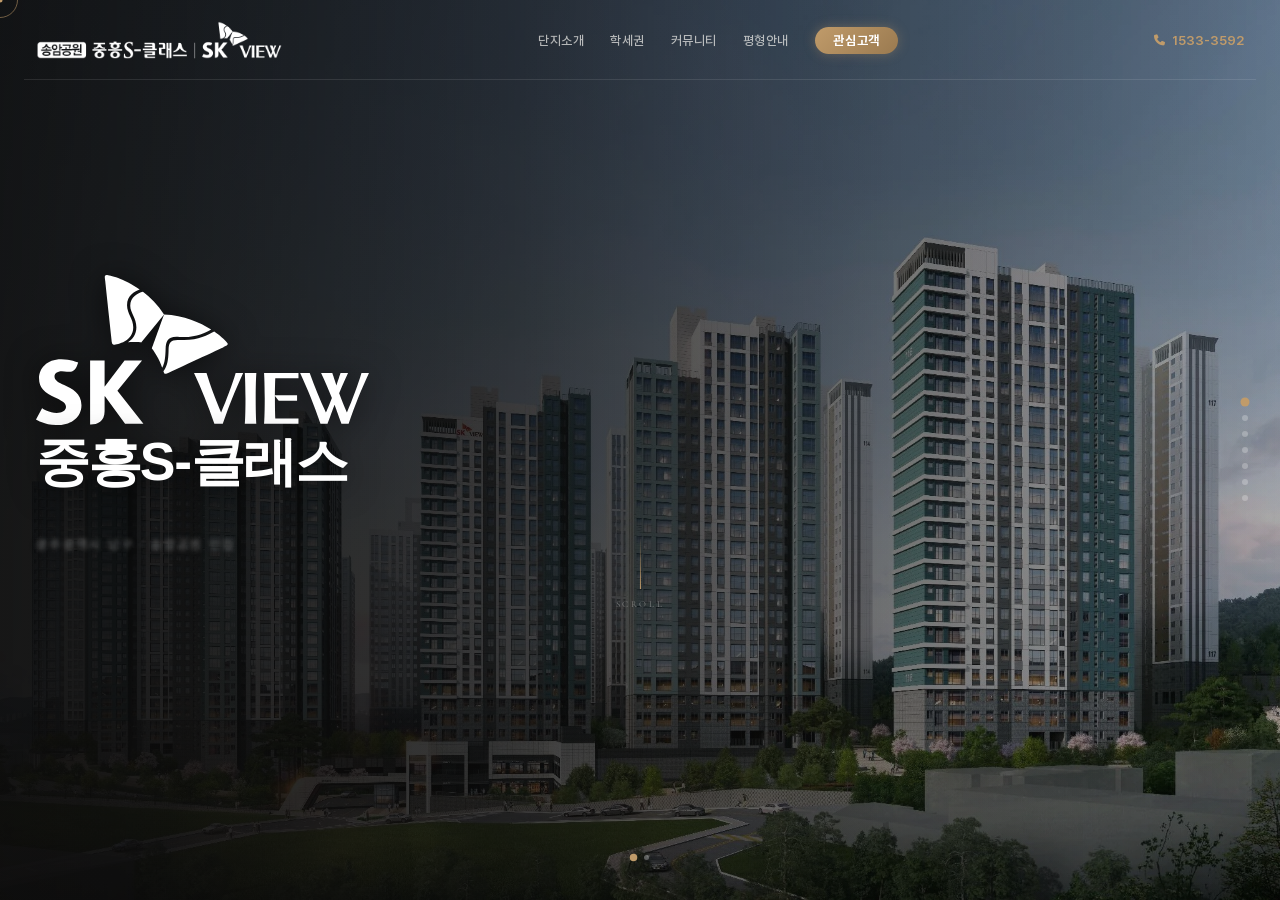
==== commit a254962c: "fix: Font Awesome 캐시 버스팅 + .fa-solid font-family 적용 - fa.local.css 버전 쿼리 갱신 (v=20260402) - .fa-solid" ====
--- a/index.html
+++ b/index.html
@@ -31,7 +31,7 @@
   <link rel="preload" href="css/fonts/Pretendard-Regular.woff2" as="font" type="font/woff2" crossorigin>
   <link rel="preload" href="css/webfonts/fa-solid-900.woff2" as="font" type="font/woff2" crossorigin>
   <link rel="stylesheet" href="css/fonts.css?v=2">
-  <link rel="stylesheet" href="css/fa.local.css?v=20260319">
+  <link rel="stylesheet" href="css/fa.local.css?v=20260402">
   <link rel="stylesheet" href="css/style.css?v=40260313b">
 </head>
 <body>
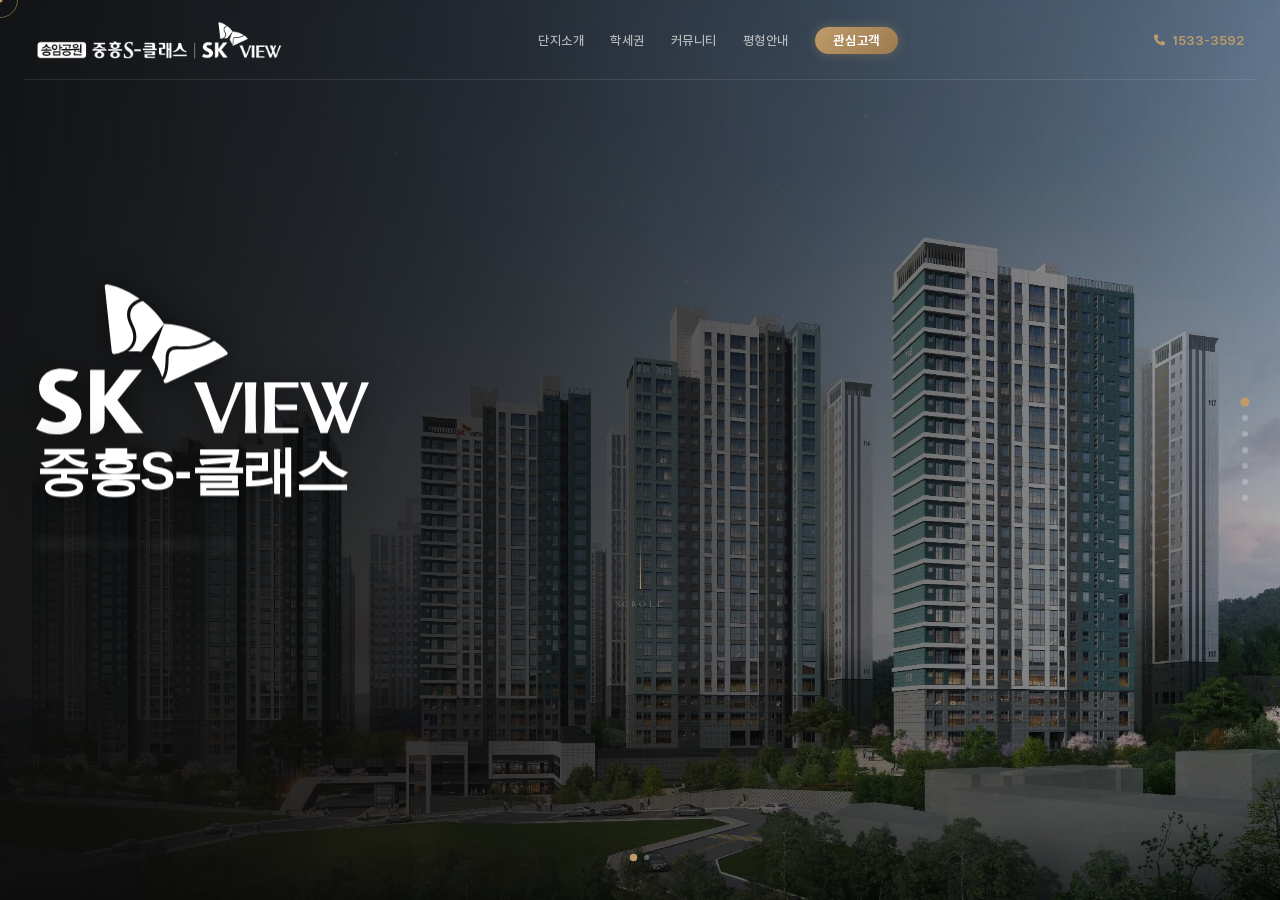
==== commit 935ef611: "feat: 카카오톡 오픈채팅 버튼 전 섹션 추가 - 히어로(데스크탑/모바일), 긴급혜택, 평형안내(4타입), 관심고객 섹션 CTA 옆에 카카오 버튼 추가 - 플로팅 카카오 원형 버" ====
--- a/index.html
+++ b/index.html
@@ -132,6 +132,7 @@
                data-fx="stagger" data-delay="1.6" data-pre="0.2"
                data-stagger="0.18" data-kid-y="24" data-main="0.8">
             <a class="btn-gold" data-go="7">관심고객 등록</a>
+            <a class="btn-kakao" href="https://open.kakao.com/o/sHedXK9g" target="_blank" rel="noopener"><svg width="18" height="18" viewBox="0 0 24 24" fill="currentColor"><path d="M12 3C6.48 3 2 6.58 2 10.9c0 2.78 1.86 5.22 4.65 6.6l-.96 3.56c-.08.3.26.54.52.37l4.23-2.82c.5.05 1.02.08 1.56.08 5.52 0 10-3.58 10-7.99S17.52 3 12 3z"/></svg> 카카오 상담</a>
             <a class="btn-line" data-go="2">학세권 보기</a>
           </div>
           <div class="scroll-ind">
@@ -173,6 +174,7 @@
                data-fx="stagger" data-delay="1.3" data-pre="0.2"
                data-stagger="0.15" data-kid-y="20" data-main="0.8">
             <a class="btn-gold" data-go="7">관심고객 등록 →</a>
+            <a class="btn-kakao" href="https://open.kakao.com/o/sHedXK9g" target="_blank" rel="noopener"><svg width="18" height="18" viewBox="0 0 24 24" fill="currentColor"><path d="M12 3C6.48 3 2 6.58 2 10.9c0 2.78 1.86 5.22 4.65 6.6l-.96 3.56c-.08.3.26.54.52.37l4.23-2.82c.5.05 1.02.08 1.56.08 5.52 0 10-3.58 10-7.99S17.52 3 12 3z"/></svg> 카카오 상담</a>
             <a class="btn-line" data-go="2">학세권 보기</a>
           </div>
         </div>
@@ -537,7 +539,10 @@
                 <span class="sfp-feat">드레스룸+파우더룸</span>
               </div>
             </div>
-            <a class="sfp-cta" href="tel:15333592">방문상담 예약하기</a>
+            <div class="sfp-cta-wrap">
+              <a class="sfp-cta" href="tel:15333592">방문상담 예약하기</a>
+              <a class="sfp-cta sfp-cta--kakao" href="https://open.kakao.com/o/sHedXK9g" target="_blank" rel="noopener"><svg width="16" height="16" viewBox="0 0 24 24" fill="currentColor"><path d="M12 3C6.48 3 2 6.58 2 10.9c0 2.78 1.86 5.22 4.65 6.6l-.96 3.56c-.08.3.26.54.52.37l4.23-2.82c.5.05 1.02.08 1.56.08 5.52 0 10-3.58 10-7.99S17.52 3 12 3z"/></svg> 카카오톡</a>
+            </div>
           </div>
         </div>
         <!-- 84B -->
@@ -561,7 +566,10 @@
                 <span class="sfp-feat">거실 3면 채광</span>
               </div>
             </div>
-            <a class="sfp-cta" href="tel:15333592">방문상담 예약하기</a>
+            <div class="sfp-cta-wrap">
+              <a class="sfp-cta" href="tel:15333592">방문상담 예약하기</a>
+              <a class="sfp-cta sfp-cta--kakao" href="https://open.kakao.com/o/sHedXK9g" target="_blank" rel="noopener"><svg width="16" height="16" viewBox="0 0 24 24" fill="currentColor"><path d="M12 3C6.48 3 2 6.58 2 10.9c0 2.78 1.86 5.22 4.65 6.6l-.96 3.56c-.08.3.26.54.52.37l4.23-2.82c.5.05 1.02.08 1.56.08 5.52 0 10-3.58 10-7.99S17.52 3 12 3z"/></svg> 카카오톡</a>
+            </div>
           </div>
         </div>
         <!-- 84C -->
@@ -585,7 +593,10 @@
                 <span class="sfp-feat">다양한 수납</span>
               </div>
             </div>
-            <a class="sfp-cta" href="tel:15333592">방문상담 예약하기</a>
+            <div class="sfp-cta-wrap">
+              <a class="sfp-cta" href="tel:15333592">방문상담 예약하기</a>
+              <a class="sfp-cta sfp-cta--kakao" href="https://open.kakao.com/o/sHedXK9g" target="_blank" rel="noopener"><svg width="16" height="16" viewBox="0 0 24 24" fill="currentColor"><path d="M12 3C6.48 3 2 6.58 2 10.9c0 2.78 1.86 5.22 4.65 6.6l-.96 3.56c-.08.3.26.54.52.37l4.23-2.82c.5.05 1.02.08 1.56.08 5.52 0 10-3.58 10-7.99S17.52 3 12 3z"/></svg> 카카오톡</a>
+            </div>
           </div>
         </div>
         <!-- 108 -->
@@ -609,7 +620,10 @@
                 <span class="sfp-feat">파우더룸+다이닝</span>
               </div>
             </div>
-            <a class="sfp-cta" href="tel:15333592">방문상담 예약하기</a>
+            <div class="sfp-cta-wrap">
+              <a class="sfp-cta" href="tel:15333592">방문상담 예약하기</a>
+              <a class="sfp-cta sfp-cta--kakao" href="https://open.kakao.com/o/sHedXK9g" target="_blank" rel="noopener"><svg width="16" height="16" viewBox="0 0 24 24" fill="currentColor"><path d="M12 3C6.48 3 2 6.58 2 10.9c0 2.78 1.86 5.22 4.65 6.6l-.96 3.56c-.08.3.26.54.52.37l4.23-2.82c.5.05 1.02.08 1.56.08 5.52 0 10-3.58 10-7.99S17.52 3 12 3z"/></svg> 카카오톡</a>
+            </div>
           </div>
         </div>
       </div>
@@ -653,9 +667,10 @@
       </div>
 
       <!-- CTA -->
-      <a href="tel:15333592" class="shook-cta" data-fx="fade-up" data-delay="0.7" data-pre="0.2" data-main="0.8">
-        지금 바로 상담받기 <i class="fa-solid fa-arrow-right"></i>
-      </a>
+      <div class="shook-cta-wrap" data-fx="fade-up" data-delay="0.7" data-pre="0.2" data-main="0.8">
+        <a href="tel:15333592" class="shook-cta">지금 바로 상담받기 <i class="fa-solid fa-arrow-right"></i></a>
+        <a href="https://open.kakao.com/o/sHedXK9g" target="_blank" rel="noopener" class="shook-cta shook-cta--kakao"><svg width="18" height="18" viewBox="0 0 24 24" fill="currentColor"><path d="M12 3C6.48 3 2 6.58 2 10.9c0 2.78 1.86 5.22 4.65 6.6l-.96 3.56c-.08.3.26.54.52.37l4.23-2.82c.5.05 1.02.08 1.56.08 5.52 0 10-3.58 10-7.99S17.52 3 12 3z"/></svg> 카카오톡 상담</a>
+      </div>
     </div>
   </section>
 
@@ -683,6 +698,10 @@
             <i class="fa-solid fa-phone"></i>
             <div><small>대표번호</small><b>1533-3592</b></div>
           </a>
+          <a href="https://open.kakao.com/o/sHedXK9g" target="_blank" rel="noopener" class="s5-card s5-card--kakao">
+            <svg width="20" height="20" viewBox="0 0 24 24" fill="currentColor"><path d="M12 3C6.48 3 2 6.58 2 10.9c0 2.78 1.86 5.22 4.65 6.6l-.96 3.56c-.08.3.26.54.52.37l4.23-2.82c.5.05 1.02.08 1.56.08 5.52 0 10-3.58 10-7.99S17.52 3 12 3z"/></svg>
+            <div><small>카카오톡 상담</small><b>오픈채팅 바로가기</b></div>
+          </a>
           <div class="s5-card">
             <i class="fa-solid fa-location-dot"></i>
             <div><small>사업 위치</small><b>광주 남구 송암동 일원</b></div>
@@ -727,6 +746,10 @@
               <i class="fa-solid fa-calendar-check"></i>
               <span>입주예정 <b>2027년 12월</b></span>
             </div>
+            <a href="https://open.kakao.com/o/sHedXK9g" target="_blank" rel="noopener" class="s5-ci-row s5-ci-kakao">
+              <svg width="14" height="14" viewBox="0 0 24 24" fill="currentColor"><path d="M12 3C6.48 3 2 6.58 2 10.9c0 2.78 1.86 5.22 4.65 6.6l-.96 3.56c-.08.3.26.54.52.37l4.23-2.82c.5.05 1.02.08 1.56.08 5.52 0 10-3.58 10-7.99S17.52 3 12 3z"/></svg>
+              <span>카카오톡 <b>오픈채팅 상담</b></span>
+            </a>
           </div>
         </div>
 
@@ -843,6 +866,11 @@
 </div><!-- /#wrap -->
 
 
+<!-- ── 카카오 플로팅 버튼 ────────────────────── -->
+<a class="float-kakao" id="floatKakao" href="https://open.kakao.com/o/sHedXK9g" target="_blank" rel="noopener" aria-label="카카오톡 오픈채팅 상담">
+  <svg width="22" height="22" viewBox="0 0 24 24" fill="currentColor"><path d="M12 3C6.48 3 2 6.58 2 10.9c0 2.78 1.86 5.22 4.65 6.6l-.96 3.56c-.08.3.26.54.52.37l4.23-2.82c.5.05 1.02.08 1.56.08 5.52 0 10-3.58 10-7.99S17.52 3 12 3z"/></svg>
+</a>
+
 <!-- ── 플로팅 CTA ─────────────────────────── -->
 <a class="float-btn" id="floatBtn" data-go="7">
   <svg class="float-btn__ring" viewBox="0 0 120 120">
--- a/css/style.css
+++ b/css/style.css
@@ -316,6 +316,7 @@
   position: relative; width: 100vw; height: 100vh;
   overflow: hidden; display: flex;
   align-items: center; justify-content: center;
+  will-change: clip-path;
 }
 body.mobile-mode .sec { height: auto; min-height: 100svh; width: 100%; }
 
@@ -364,6 +365,20 @@
   background: rgba(192,155,106,.08);
   transform: translateY(-3px);
 }
+.btn-kakao {
+  display: inline-flex; align-items: center; gap: 8px;
+  padding: 17px 36px;
+  background: #FEE500; color: #3B1E1E;
+  font-size: 15px; font-weight: 700;
+  letter-spacing: .04em;
+  border-radius: 2px;
+  transition: background .3s, transform .25s; cursor: pointer;
+}
+.btn-kakao:hover {
+  background: #F5DC00;
+  transform: translateY(-3px);
+}
+.btn-kakao svg { flex-shrink: 0; }
 
 /* ── FLOAT BTN ──────────────────────────────────────── */
 .float-btn {
@@ -405,6 +420,19 @@
 .float-btn:hover .float-btn__center { transform: scale(1.08); animation: none; box-shadow: 0 12px 40px rgba(192,155,106,.5); }
 .float-btn__center i { font-size: 16px; color: #fff; }
 .float-btn__center span { font-size: 13px; font-weight: 800; text-align: center; line-height: 1.2; letter-spacing: .03em; color: #fff; }
+
+/* ── 카카오 플로팅 버튼 ─────────────────────── */
+.float-kakao {
+  position: fixed; right: 10px; bottom: 152px; z-index: 799;
+  width: 52px; height: 52px; border-radius: 50%;
+  background: #FEE500; color: #3B1E1E;
+  display: flex; align-items: center; justify-content: center;
+  box-shadow: 0 4px 16px rgba(254,229,0,.4);
+  transition: opacity .3s, transform .3s, box-shadow .3s;
+  opacity: 0; pointer-events: none;
+}
+.float-kakao.show { opacity: 1; pointer-events: auto; }
+.float-kakao:hover { transform: translateY(-3px); box-shadow: 0 8px 28px rgba(254,229,0,.55); }
 
 /* ── TOAST ──────────────────────────────────────────── */
 .toast {
@@ -442,6 +470,16 @@
 .s0-veil {
   position: absolute; inset: 0;
   background: linear-gradient(to right, rgba(11,11,11,.78) 0%, rgba(11,11,11,.45) 55%, rgba(11,11,11,.25) 100%);
+}
+
+/* ── 파티클 노이즈 캔버스 ──────────────────────────── */
+.particle-canvas {
+  position: absolute; inset: 0; z-index: 1;
+  pointer-events: none; opacity: 0.7;
+  mix-blend-mode: screen;
+}
+@media (prefers-reduced-motion: reduce) {
+  .particle-canvas { display: none; }
 }
 
 .s0-body {
@@ -1713,6 +1751,23 @@
   0%, 100% { box-shadow: 0 4px 20px rgba(192,155,106,.25); }
   50% { box-shadow: 0 6px 32px rgba(192,155,106,.4); }
 }
+.shook-cta-wrap {
+  display: flex;
+  gap: 16px;
+  flex-wrap: wrap;
+  align-items: center;
+}
+.shook-cta--kakao {
+  background: #FEE500;
+  color: #3B1E1E;
+  animation: none;
+  box-shadow: 0 4px 20px rgba(254,229,0,.25);
+}
+.shook-cta--kakao:hover {
+  background: #F5DC00;
+  box-shadow: 0 10px 40px rgba(254,229,0,.45);
+}
+.shook-cta--kakao svg { flex-shrink: 0; }
 
 /* ═══════════════════════════════════════════════════════
    IMAGE LIGHTBOX — 입지 이미지 확대
@@ -1885,6 +1940,21 @@
   font-weight: 600;
   color: #fff;
   letter-spacing: .02em;
+}
+.s5-card--kakao svg {
+  width: 40px; height: 40px;
+  padding: 10px;
+  border: 1px solid rgba(254,229,0,.35);
+  background: rgba(254,229,0,.1);
+  border-radius: 2px;
+  flex-shrink: 0;
+  color: #FEE500;
+  transition: border-color .3s, background .3s;
+  box-sizing: border-box;
+}
+.s5-card--kakao:hover svg {
+  border-color: #FEE500;
+  background: rgba(254,229,0,.18);
 }
 
 /* ── 분양안내 (데스크탑 좌측) ──────────────── */
@@ -2036,6 +2106,21 @@
   font-weight: 600;
   margin-left: 2px;
 }
+.s5-ci-kakao {
+  color: #FEE500;
+  transition: opacity .3s;
+}
+.s5-ci-kakao:hover { opacity: .8; }
+.s5-ci-kakao svg {
+  width: 28px; height: 28px;
+  padding: 7px;
+  background: rgba(254,229,0,.12);
+  border: 1px solid rgba(254,229,0,.3);
+  border-radius: 6px;
+  flex-shrink: 0;
+  color: #FEE500;
+}
+.s5-ci-kakao b { color: #FEE500; }
 } /* end @media 1024 for s5-closing */
 
 /* ── Form Header ────────────────────────── */
@@ -2576,6 +2661,19 @@
   background: var(--dark4);
   border-color: rgba(192,155,106,.3);
 }
+.sfp-cta-wrap {
+  display: flex;
+  gap: 8px;
+}
+.sfp-cta-wrap .sfp-cta { flex: 1; }
+.sfp-cta--kakao {
+  gap: 6px;
+  background: #FEE500 !important;
+  color: #3B1E1E !important;
+  border-color: #FEE500 !important;
+}
+.sfp-cta--kakao:hover { background: #F5DC00 !important; border-color: #F5DC00 !important; }
+.sfp-cta--kakao svg { flex-shrink: 0; color: #3B1E1E; }
 
 /* ═══════════════════════════════════════════════════════
    S6 — FOOTER
@@ -3552,6 +3650,7 @@
   .scroll-ind { display: none; }
 
   /* 플로팅 버튼 */
+  .float-kakao { right: 6px; bottom: 128px; width: 44px; height: 44px; }
   .float-btn { right: 6px; bottom: 12px; width: 100px; height: 100px; }
   .float-btn__center { width: 60px; height: 60px; }
   .float-btn__center i { font-size: 13px; }
@@ -3576,7 +3675,7 @@
     margin-top: 36px; flex-direction: row; gap: 12px;
     align-self: flex-start;
   }
-  .btn-gold, .btn-line {
+  .btn-gold, .btn-line, .btn-kakao {
     justify-content: center; padding: 14px 24px; font-size: 12px;
   }
 
@@ -3972,6 +4071,7 @@
   .sfp-spec em { font-size: 13px; }
   .sfp-features { display: none; }
   .sfp-cta { display: none; }
+  .sfp-cta-wrap { display: none; }
   .sfp-panel { cursor: pointer; }
   .sfp-tap-hint {
     display: inline-block;
@@ -4040,7 +4140,9 @@
   .sfp-modal-content .sfp-spec span { font-size: 12px; min-width: 70px; }
   .sfp-modal-content .sfp-spec b { font-size: 13px; }
   .sfp-modal-content .sfp-features { display: flex; flex-wrap: wrap; gap: 8px; margin-bottom: 20px; align-items: center; }
-  .sfp-modal-content .sfp-cta { display: block; padding: 15px; font-size: 14px; text-align: center; }
+  .sfp-modal-content .sfp-cta { display: flex; padding: 15px; font-size: 14px; text-align: center; justify-content: center; }
+  .sfp-modal-content .sfp-cta-wrap { display: flex !important; gap: 8px; }
+  .sfp-modal-content .sfp-cta-wrap .sfp-cta { flex: 1; }
 
   /* ── HOOK 긴급혜택 ────────────────────── */
   .shook-inner { padding: calc(var(--hd-h) + 28px) 16px 48px; min-height: 100svh; }
@@ -4056,6 +4158,7 @@
   .shook-card-main { font-size: clamp(20px, 6vw, 28px); }
   .shook-card-main em { font-size: 1.3em; }
   .shook-cta { padding: 18px 36px; font-size: 16px; width: 100%; justify-content: center; border-radius: 16px; }
+  .shook-cta-wrap { flex-direction: column; gap: 12px; }
 
   /* ── S5 Contact ────────────────────────── */
   .s5-contact-area { grid-template-columns: 1fr; }
@@ -4095,7 +4198,7 @@
   .s0-body h1 .t1 { font-size: clamp(32px, 9vw, 46px); }
   .s0-body h1 .t2 { font-size: clamp(38px, 10.5vw, 56px); }
   .s0-btns { margin-top: 28px; }
-  .btn-gold, .btn-line { padding: 14px 24px; font-size: 12px; }
+  .btn-gold, .btn-line, .btn-kakao { padding: 14px 24px; font-size: 12px; }
 
   .stats { gap: 0; }
   .stats hr { margin: 0; }
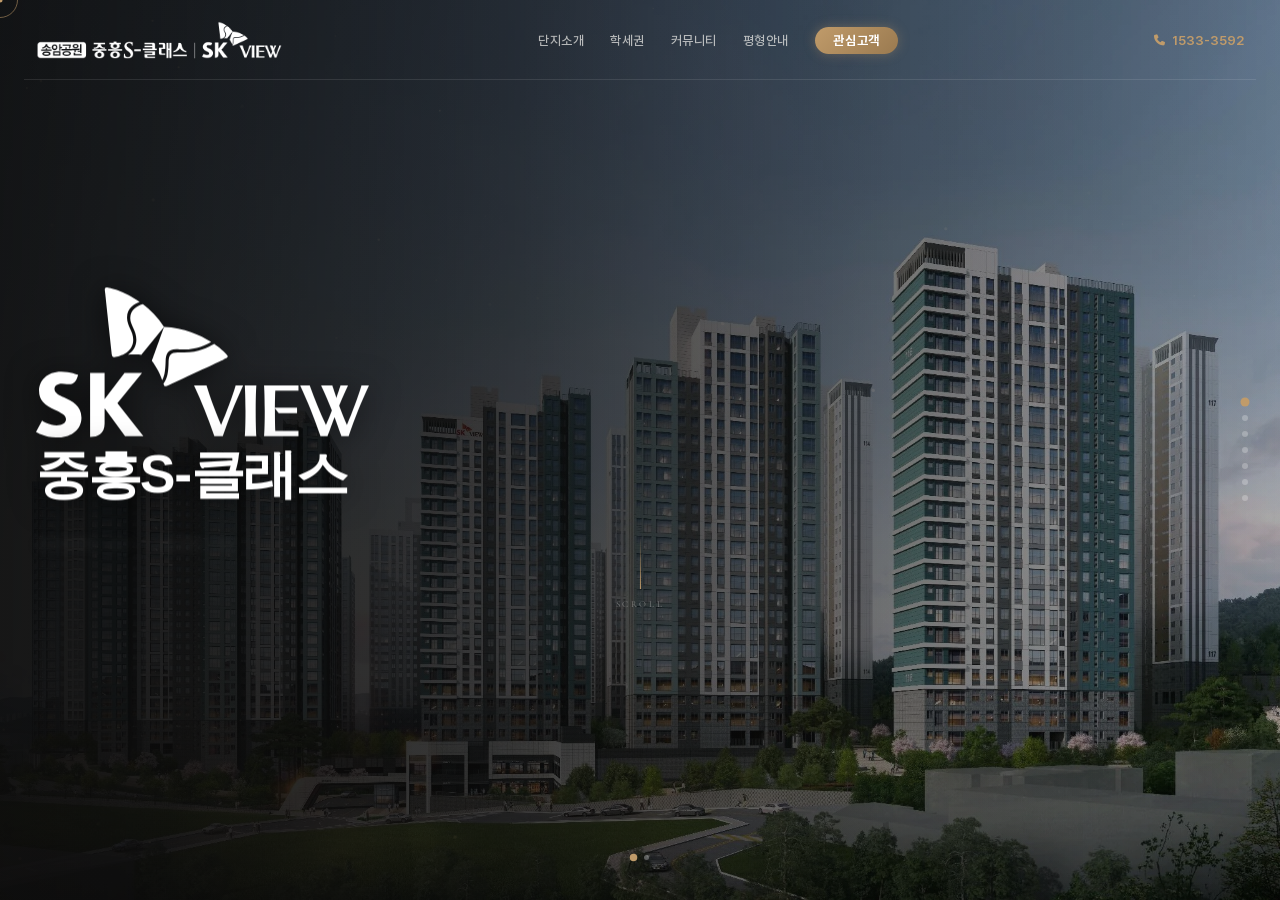
==== commit d06da341: "fix: 카카오 상담 → 카카오톡 문의 텍스트 통일 + 10만평 → 12만평 수정 Co-Authored-By: Claude Opus 4.6 (1M context) <noreply@" ====
--- a/index.html
+++ b/index.html
@@ -132,7 +132,7 @@
                data-fx="stagger" data-delay="1.6" data-pre="0.2"
                data-stagger="0.18" data-kid-y="24" data-main="0.8">
             <a class="btn-gold" data-go="7">관심고객 등록</a>
-            <a class="btn-kakao" href="https://open.kakao.com/o/sHedXK9g" target="_blank" rel="noopener"><svg width="18" height="18" viewBox="0 0 24 24" fill="currentColor"><path d="M12 3C6.48 3 2 6.58 2 10.9c0 2.78 1.86 5.22 4.65 6.6l-.96 3.56c-.08.3.26.54.52.37l4.23-2.82c.5.05 1.02.08 1.56.08 5.52 0 10-3.58 10-7.99S17.52 3 12 3z"/></svg> 카카오 상담</a>
+            <a class="btn-kakao" href="https://open.kakao.com/o/sHedXK9g" target="_blank" rel="noopener"><svg width="18" height="18" viewBox="0 0 24 24" fill="currentColor"><path d="M12 3C6.48 3 2 6.58 2 10.9c0 2.78 1.86 5.22 4.65 6.6l-.96 3.56c-.08.3.26.54.52.37l4.23-2.82c.5.05 1.02.08 1.56.08 5.52 0 10-3.58 10-7.99S17.52 3 12 3z"/></svg> 카카오톡 문의</a>
             <a class="btn-line" data-go="2">학세권 보기</a>
           </div>
           <div class="scroll-ind">
@@ -147,7 +147,7 @@
         <div class="s0-body s0-body--hook">
           <p class="hero-top-label"
              data-fx="fade-up" data-delay="0.15" data-pre="0.2" data-main="0.8">
-            10만평 송암공원 · 민간공원 특례사업
+            12만평 송암공원 · 민간공원 특례사업
           </p>
           <h2 class="hero-hook"
               data-fx="mask-up" data-delay="0.3" data-pre="0.2" data-main="0.9">
@@ -174,7 +174,7 @@
                data-fx="stagger" data-delay="1.3" data-pre="0.2"
                data-stagger="0.15" data-kid-y="20" data-main="0.8">
             <a class="btn-gold" data-go="7">관심고객 등록 →</a>
-            <a class="btn-kakao" href="https://open.kakao.com/o/sHedXK9g" target="_blank" rel="noopener"><svg width="18" height="18" viewBox="0 0 24 24" fill="currentColor"><path d="M12 3C6.48 3 2 6.58 2 10.9c0 2.78 1.86 5.22 4.65 6.6l-.96 3.56c-.08.3.26.54.52.37l4.23-2.82c.5.05 1.02.08 1.56.08 5.52 0 10-3.58 10-7.99S17.52 3 12 3z"/></svg> 카카오 상담</a>
+            <a class="btn-kakao" href="https://open.kakao.com/o/sHedXK9g" target="_blank" rel="noopener"><svg width="18" height="18" viewBox="0 0 24 24" fill="currentColor"><path d="M12 3C6.48 3 2 6.58 2 10.9c0 2.78 1.86 5.22 4.65 6.6l-.96 3.56c-.08.3.26.54.52.37l4.23-2.82c.5.05 1.02.08 1.56.08 5.52 0 10-3.58 10-7.99S17.52 3 12 3z"/></svg> 카카오톡 문의</a>
             <a class="btn-line" data-go="2">학세권 보기</a>
           </div>
         </div>
@@ -669,7 +669,7 @@
       <!-- CTA -->
       <div class="shook-cta-wrap" data-fx="fade-up" data-delay="0.7" data-pre="0.2" data-main="0.8">
         <a href="tel:15333592" class="shook-cta">지금 바로 상담받기 <i class="fa-solid fa-arrow-right"></i></a>
-        <a href="https://open.kakao.com/o/sHedXK9g" target="_blank" rel="noopener" class="shook-cta shook-cta--kakao"><svg width="18" height="18" viewBox="0 0 24 24" fill="currentColor"><path d="M12 3C6.48 3 2 6.58 2 10.9c0 2.78 1.86 5.22 4.65 6.6l-.96 3.56c-.08.3.26.54.52.37l4.23-2.82c.5.05 1.02.08 1.56.08 5.52 0 10-3.58 10-7.99S17.52 3 12 3z"/></svg> 카카오톡 상담</a>
+        <a href="https://open.kakao.com/o/sHedXK9g" target="_blank" rel="noopener" class="shook-cta shook-cta--kakao"><svg width="18" height="18" viewBox="0 0 24 24" fill="currentColor"><path d="M12 3C6.48 3 2 6.58 2 10.9c0 2.78 1.86 5.22 4.65 6.6l-.96 3.56c-.08.3.26.54.52.37l4.23-2.82c.5.05 1.02.08 1.56.08 5.52 0 10-3.58 10-7.99S17.52 3 12 3z"/></svg> 카카오톡 문의</a>
       </div>
     </div>
   </section>
@@ -700,7 +700,7 @@
           </a>
           <a href="https://open.kakao.com/o/sHedXK9g" target="_blank" rel="noopener" class="s5-card s5-card--kakao">
             <svg width="20" height="20" viewBox="0 0 24 24" fill="currentColor"><path d="M12 3C6.48 3 2 6.58 2 10.9c0 2.78 1.86 5.22 4.65 6.6l-.96 3.56c-.08.3.26.54.52.37l4.23-2.82c.5.05 1.02.08 1.56.08 5.52 0 10-3.58 10-7.99S17.52 3 12 3z"/></svg>
-            <div><small>카카오톡 상담</small><b>오픈채팅 바로가기</b></div>
+            <div><small>카카오톡 문의</small><b>오픈채팅 바로가기</b></div>
           </a>
           <div class="s5-card">
             <i class="fa-solid fa-location-dot"></i>
@@ -748,7 +748,7 @@
             </div>
             <a href="https://open.kakao.com/o/sHedXK9g" target="_blank" rel="noopener" class="s5-ci-row s5-ci-kakao">
               <svg width="14" height="14" viewBox="0 0 24 24" fill="currentColor"><path d="M12 3C6.48 3 2 6.58 2 10.9c0 2.78 1.86 5.22 4.65 6.6l-.96 3.56c-.08.3.26.54.52.37l4.23-2.82c.5.05 1.02.08 1.56.08 5.52 0 10-3.58 10-7.99S17.52 3 12 3z"/></svg>
-              <span>카카오톡 <b>오픈채팅 상담</b></span>
+              <span>카카오톡 <b>오픈채팅 문의</b></span>
             </a>
           </div>
         </div>
@@ -867,7 +867,7 @@
 
 
 <!-- ── 카카오 플로팅 버튼 ────────────────────── -->
-<a class="float-kakao" id="floatKakao" href="https://open.kakao.com/o/sHedXK9g" target="_blank" rel="noopener" aria-label="카카오톡 오픈채팅 상담">
+<a class="float-kakao" id="floatKakao" href="https://open.kakao.com/o/sHedXK9g" target="_blank" rel="noopener" aria-label="카카오톡 문의">
   <svg width="22" height="22" viewBox="0 0 24 24" fill="currentColor"><path d="M12 3C6.48 3 2 6.58 2 10.9c0 2.78 1.86 5.22 4.65 6.6l-.96 3.56c-.08.3.26.54.52.37l4.23-2.82c.5.05 1.02.08 1.56.08 5.52 0 10-3.58 10-7.99S17.52 3 12 3z"/></svg>
 </a>
 
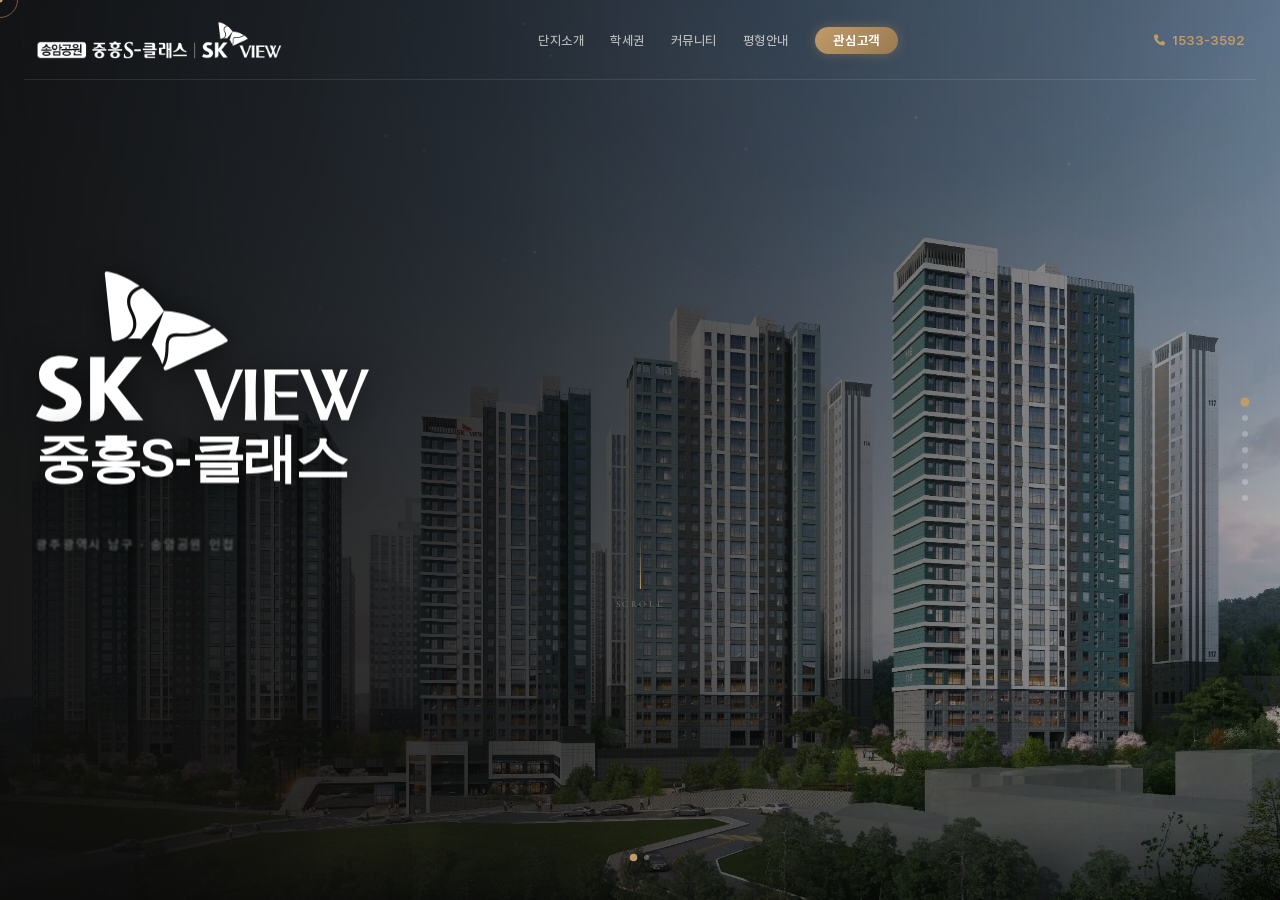
==== commit 947b8b08: "fix: GAS 서버 사이드 입력값 검증 추가, 위성사진 WebP 변환, GSAP defer 로딩 - gas/Code.js: 이름(2~20자)/연락처(한국 휴대폰) 검증 + HTM" ====
--- a/index.html
+++ b/index.html
@@ -385,7 +385,7 @@
       <!-- 공원 배치도 -->
       <div class="s4-park-map" data-fx="fade-up" data-delay="0.4" data-pre="0.2" data-main="0.9"
            onclick="document.getElementById('lightbox-park').classList.add('active')">
-        <img src="assets/img/site-plan-park-satellite.png" alt="송암공원 입지 위성사진" loading="lazy">
+        <img src="assets/img/site-plan-park-satellite.webp" alt="송암공원 입지 위성사진" loading="lazy">
         <div class="s2b-map-zoom"><i class="fa-solid fa-search-plus"></i> 클릭하여 확대</div>
       </div>
 
@@ -910,13 +910,13 @@
 <div class="lightbox" id="lightbox-park" onclick="if(event.target===this)this.classList.remove('active')">
   <button class="lightbox-close" onclick="document.getElementById('lightbox-park').classList.remove('active')">&times;</button>
   <div class="lightbox-body">
-    <img class="lightbox-img" src="assets/img/site-plan-park-satellite.png" alt="송암공원 위성사진 확대" loading="lazy">
+    <img class="lightbox-img" src="assets/img/site-plan-park-satellite.webp" alt="송암공원 위성사진 확대" loading="lazy">
   </div>
 </div>
 
 <!-- ── 스크립트 ────────────────────────────── -->
-<script src="js/lib/gsap.min.js"></script>
-<script src="js/lib/CustomEase.min.js"></script>
+<script defer src="js/lib/gsap.min.js"></script>
+<script defer src="js/lib/CustomEase.min.js"></script>
 <script src="js/security.js?v=40260312b"></script>
 <script src="js/animate.js?v=40260310a"></script>
 <script src="js/content.js?v=40260309e"></script>
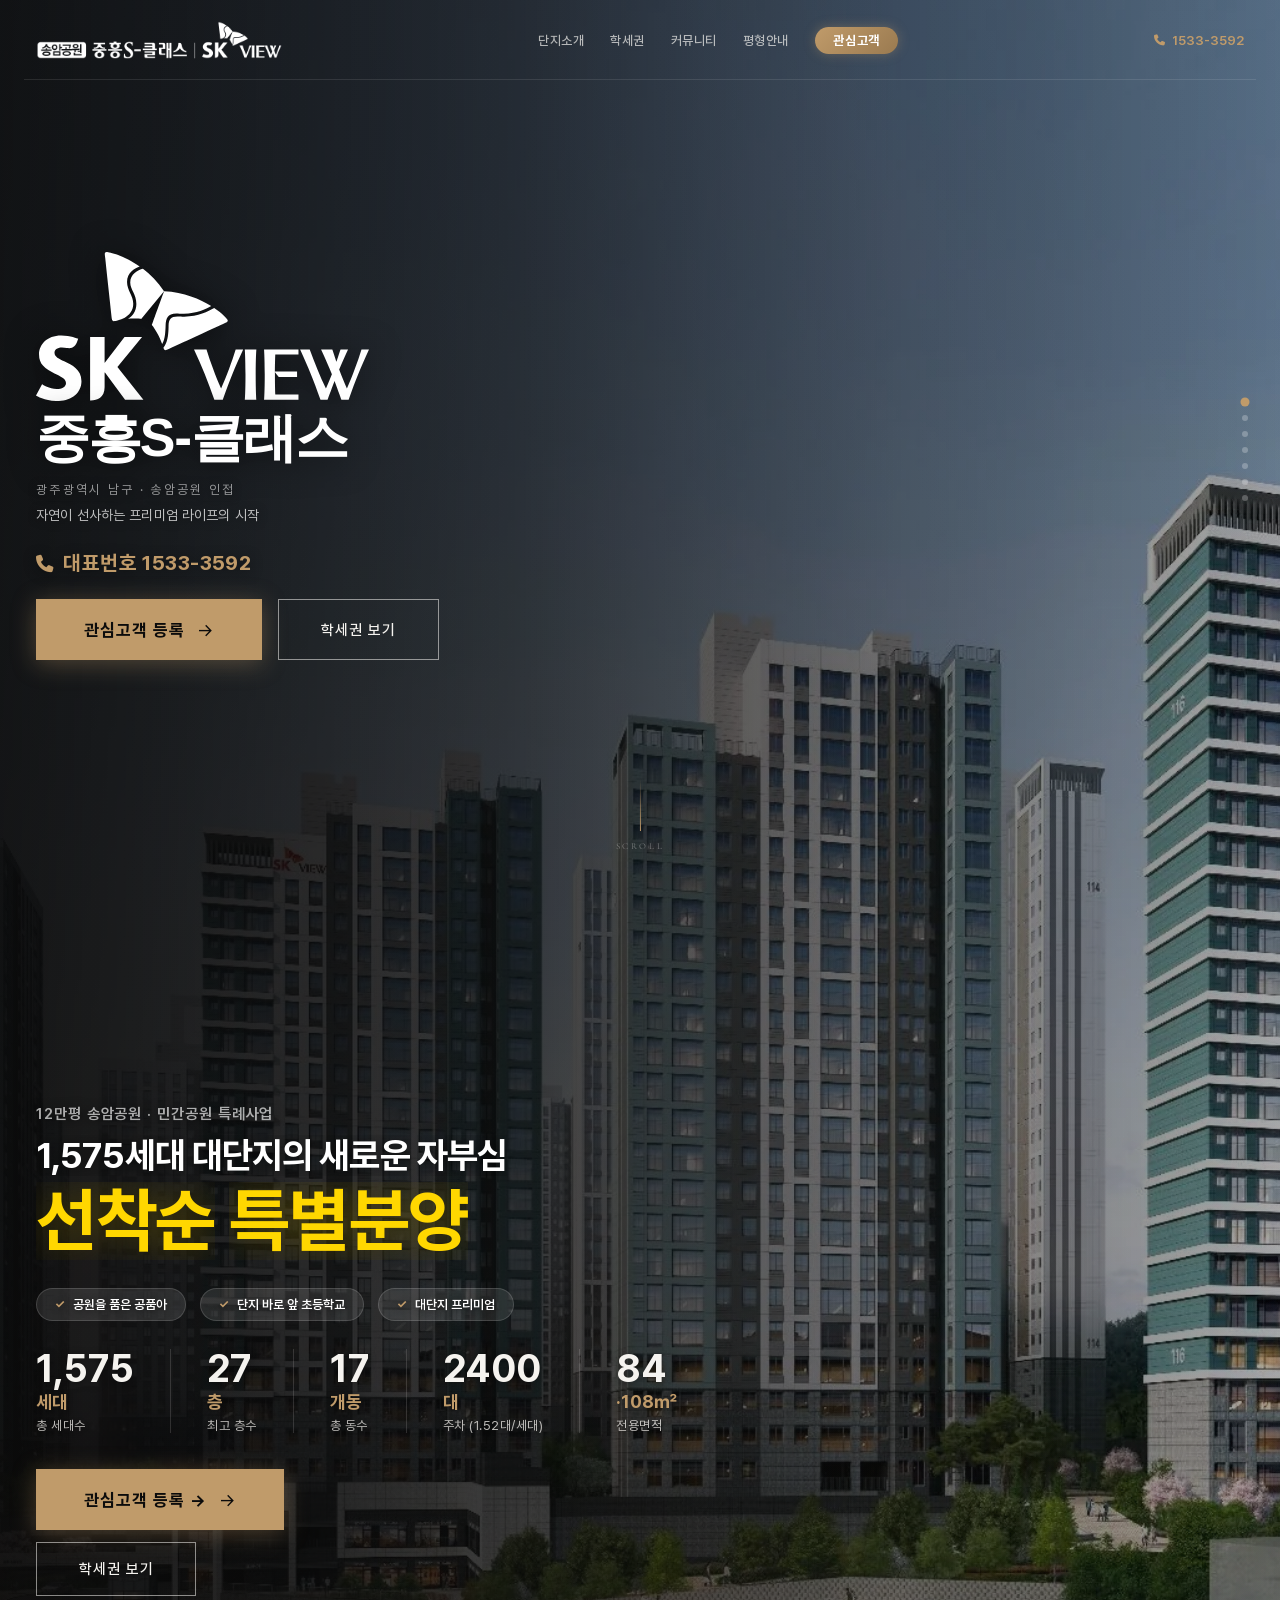
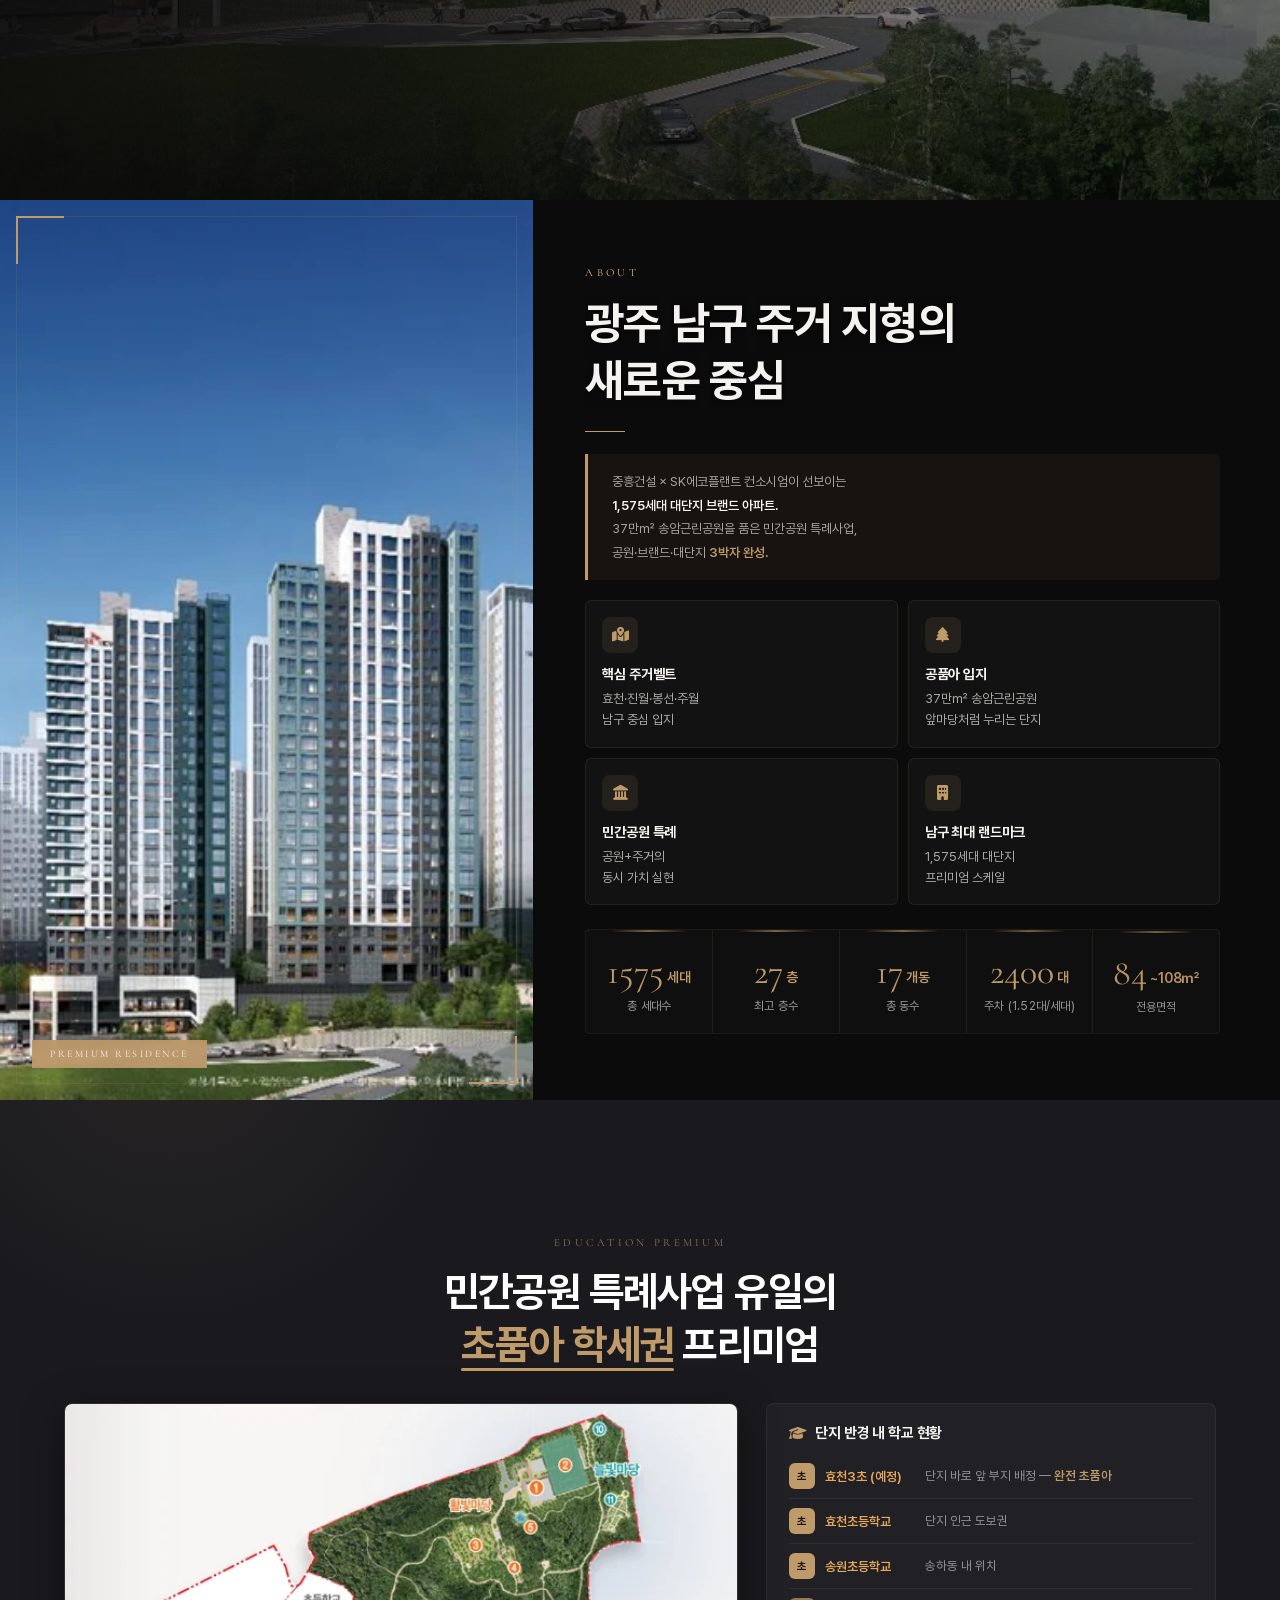
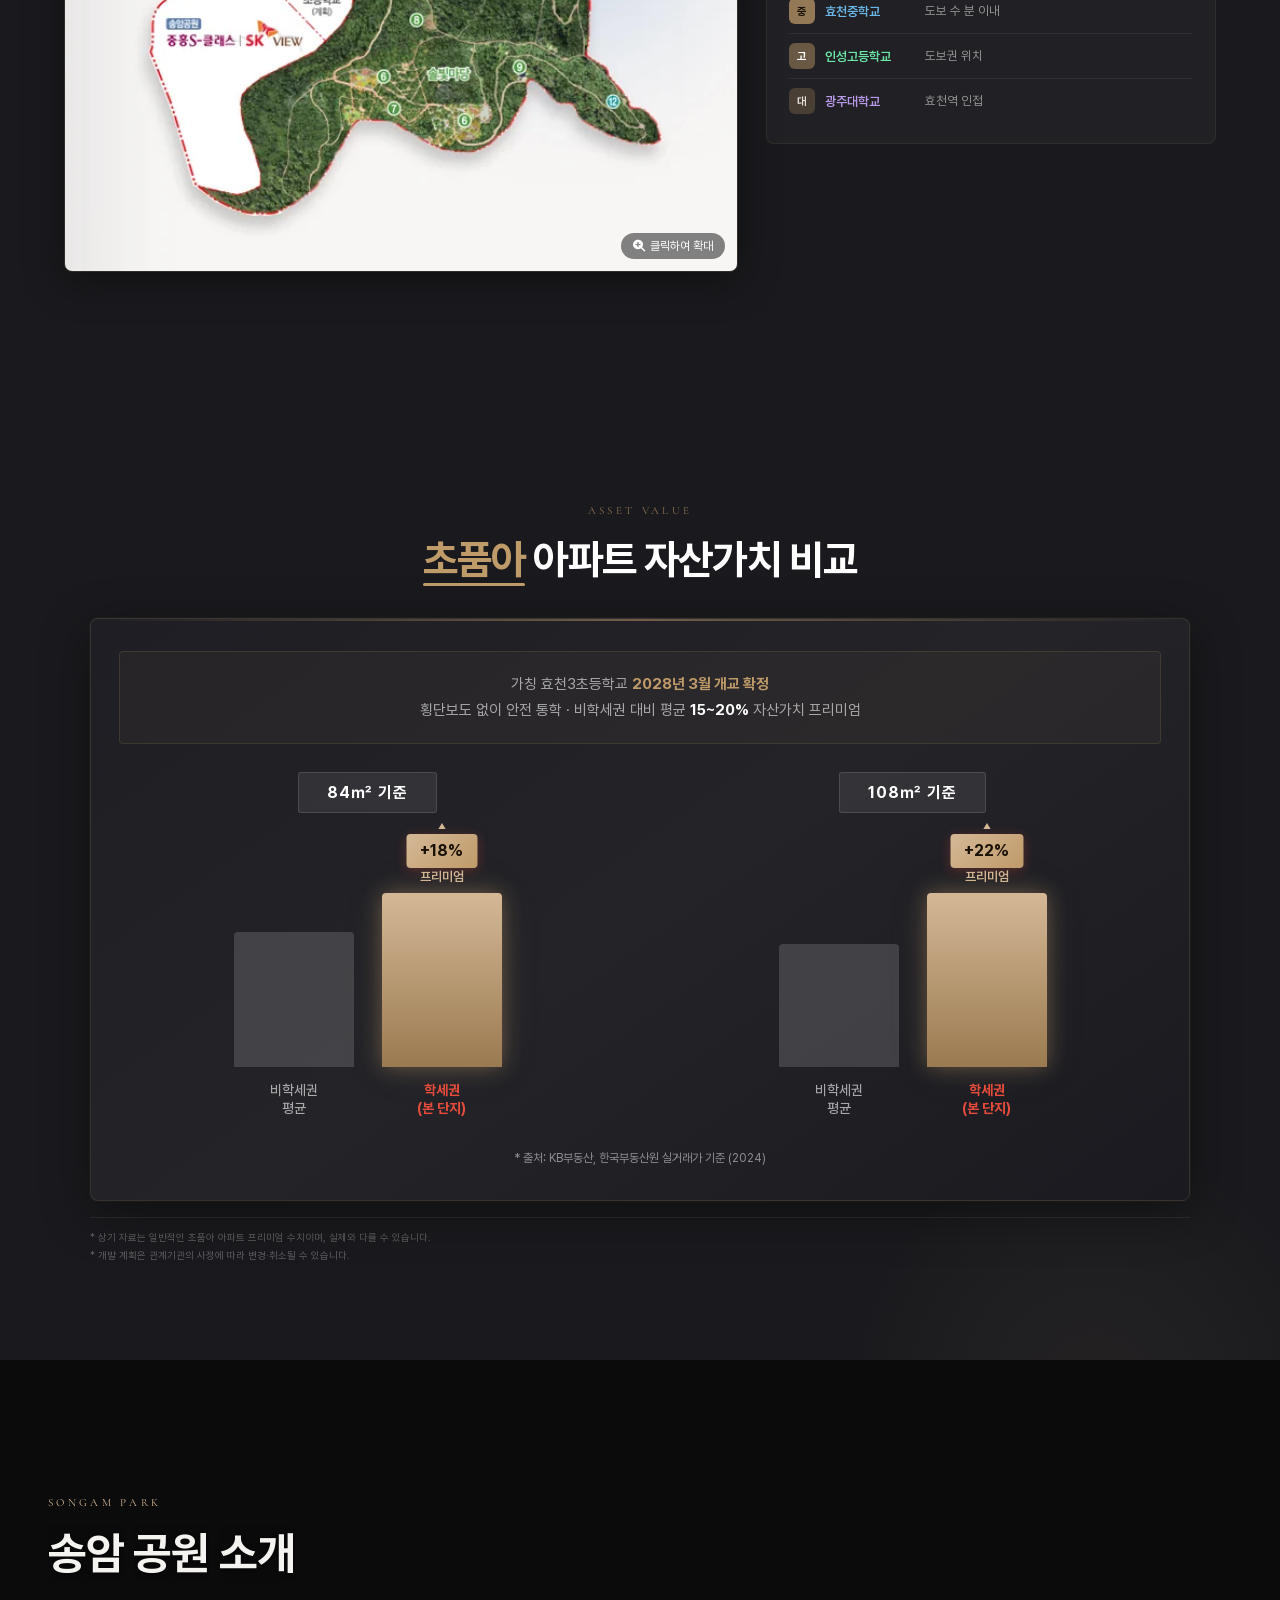
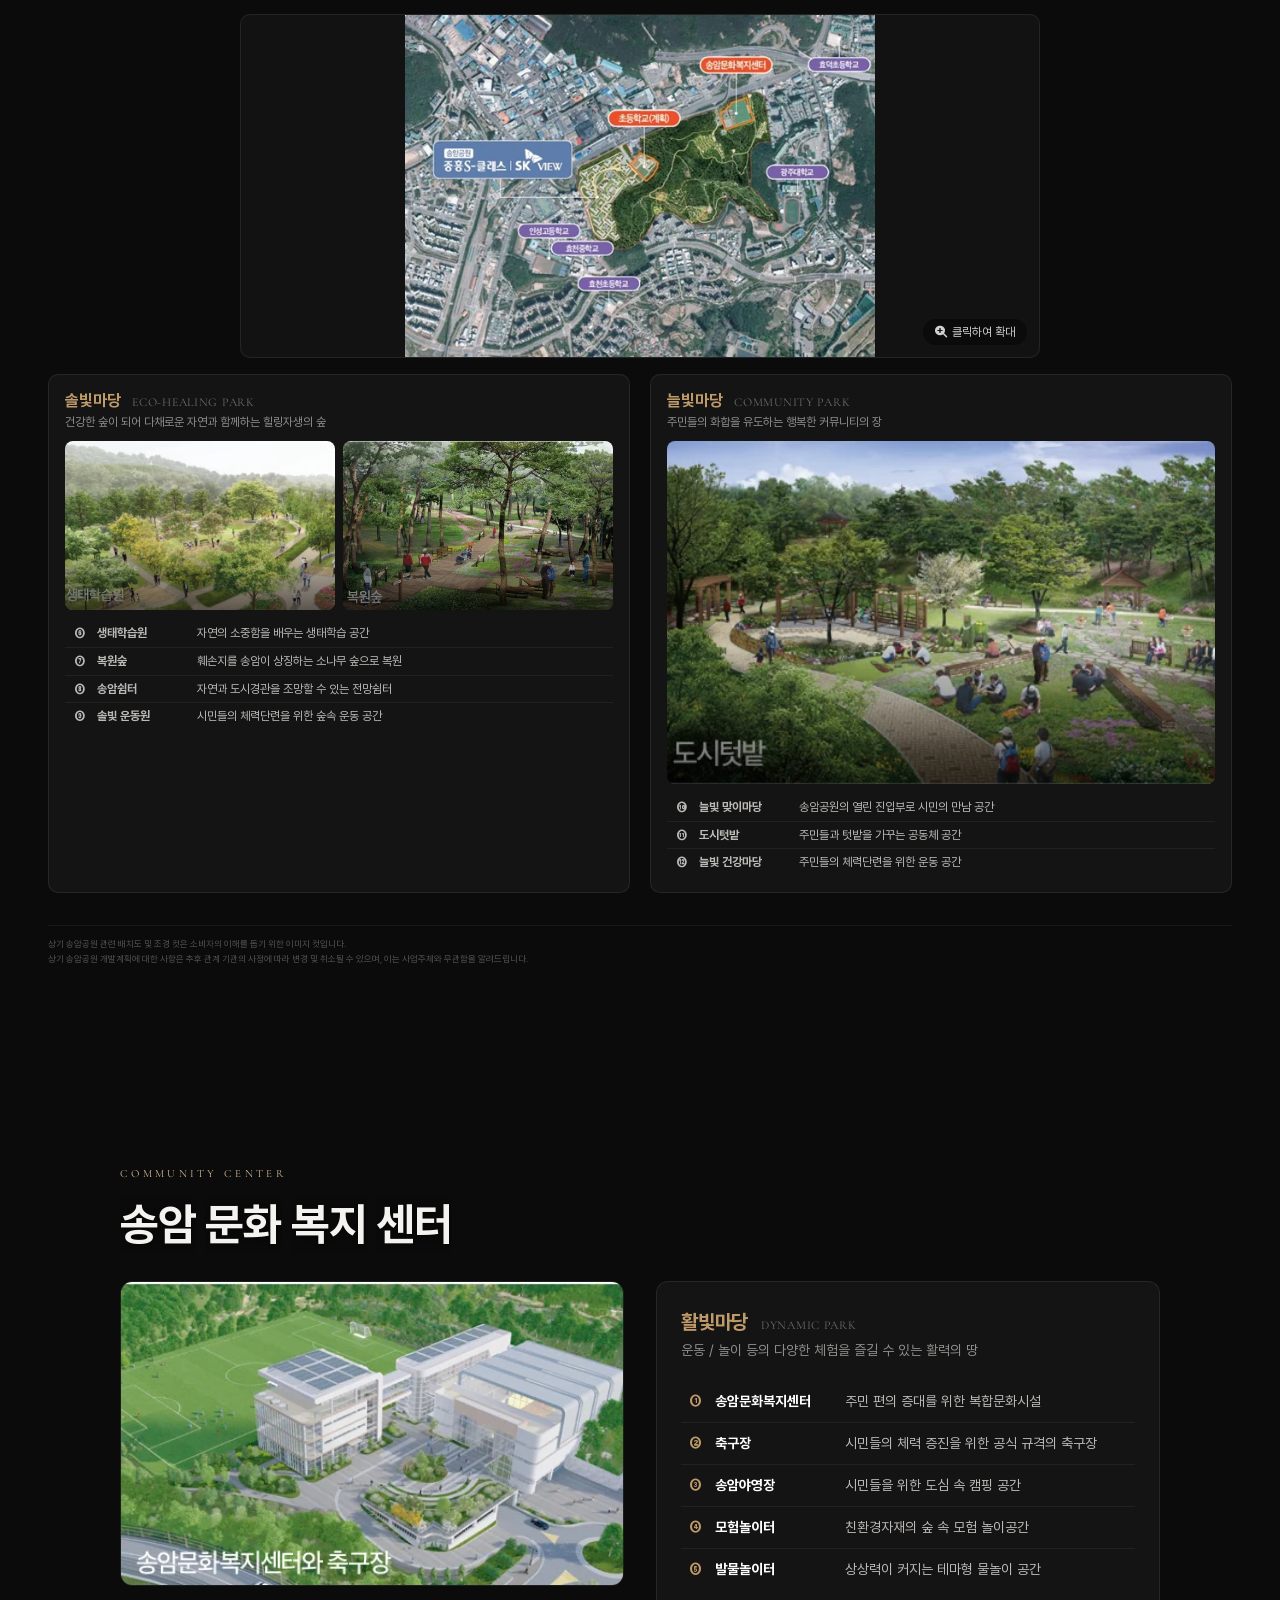
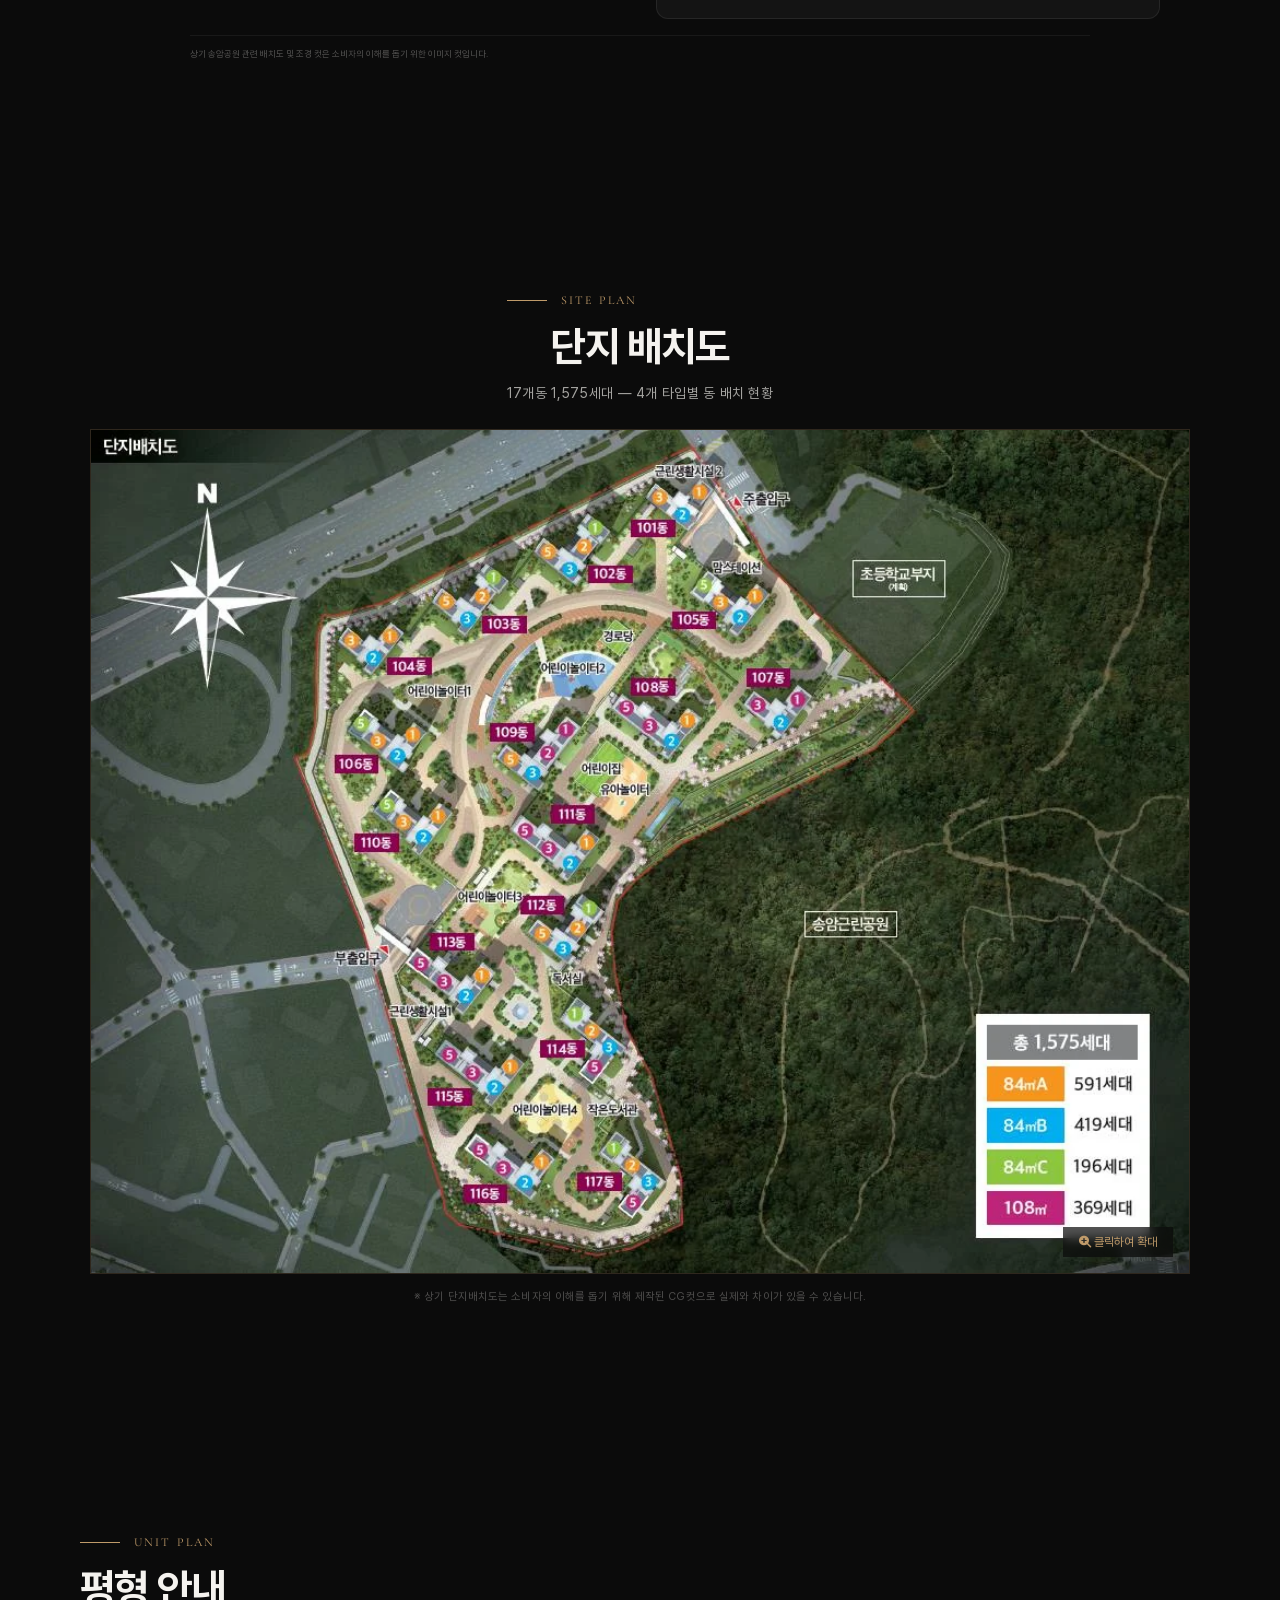
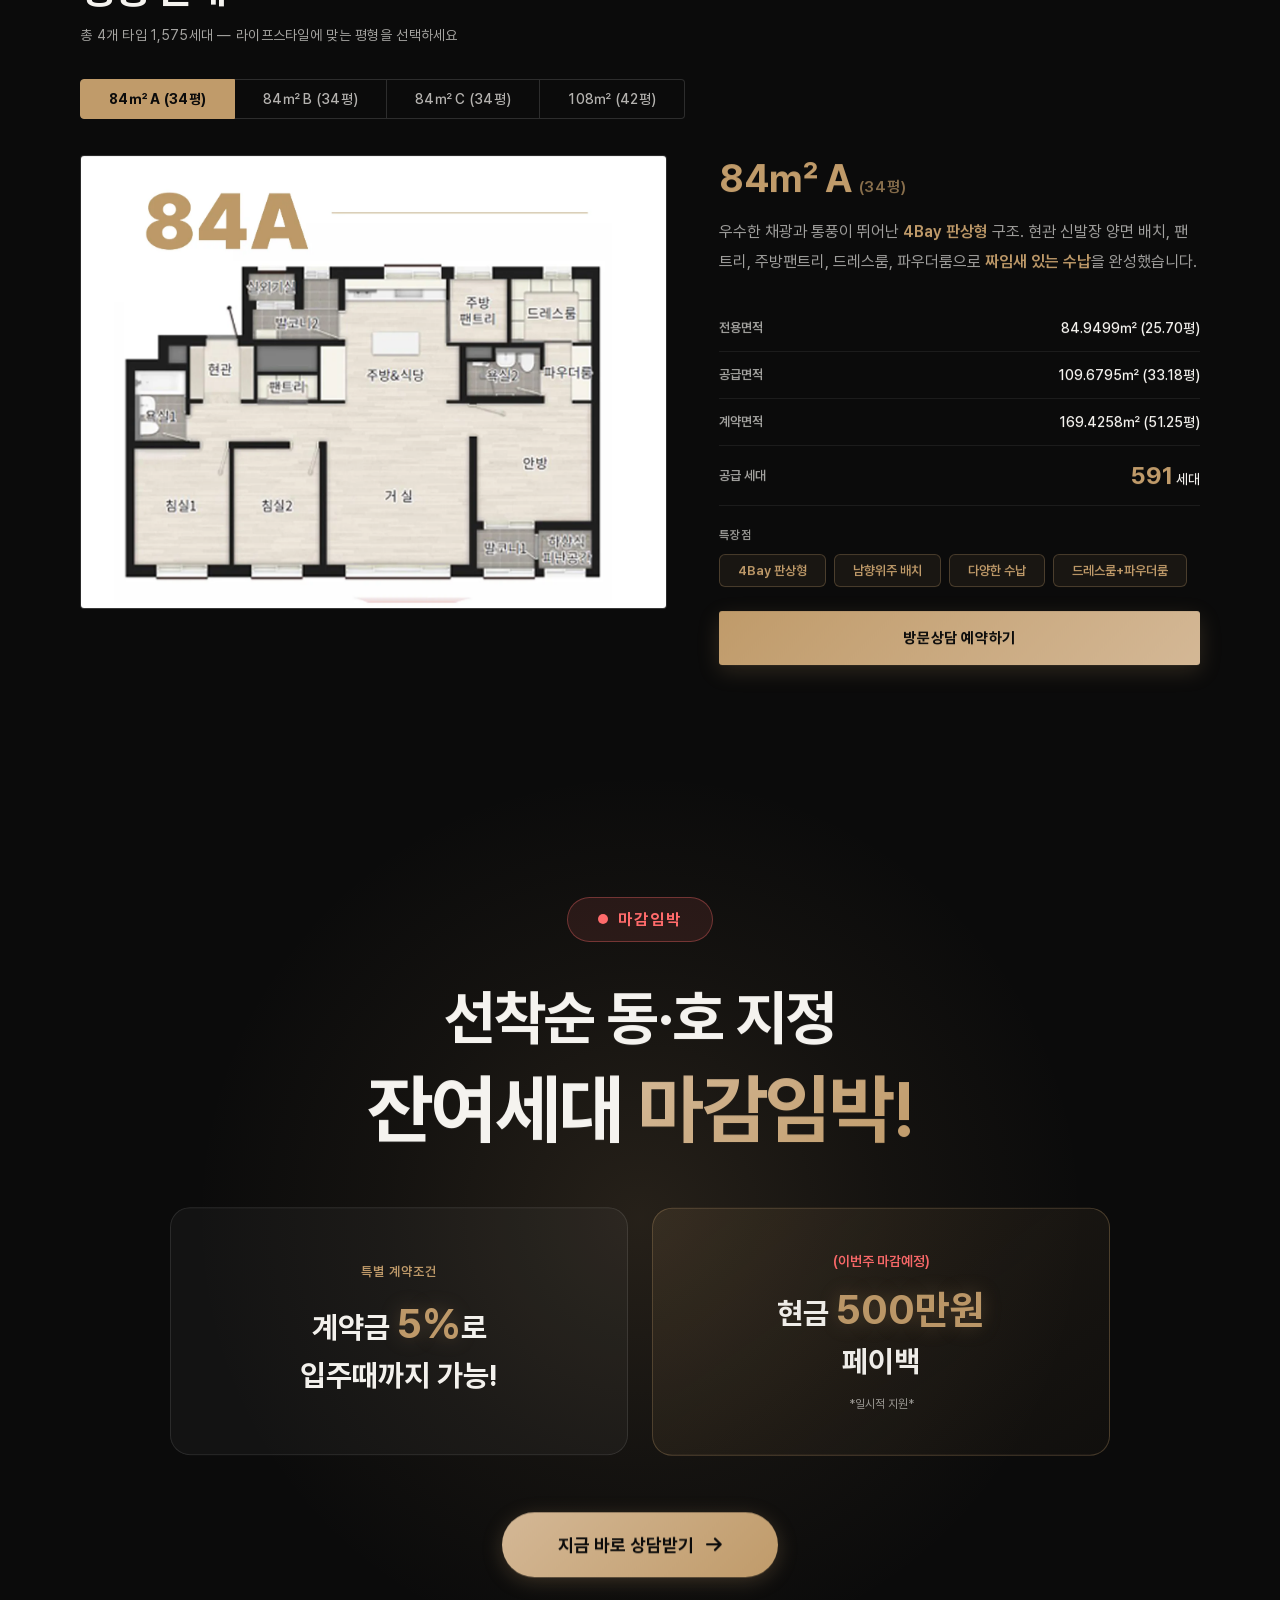
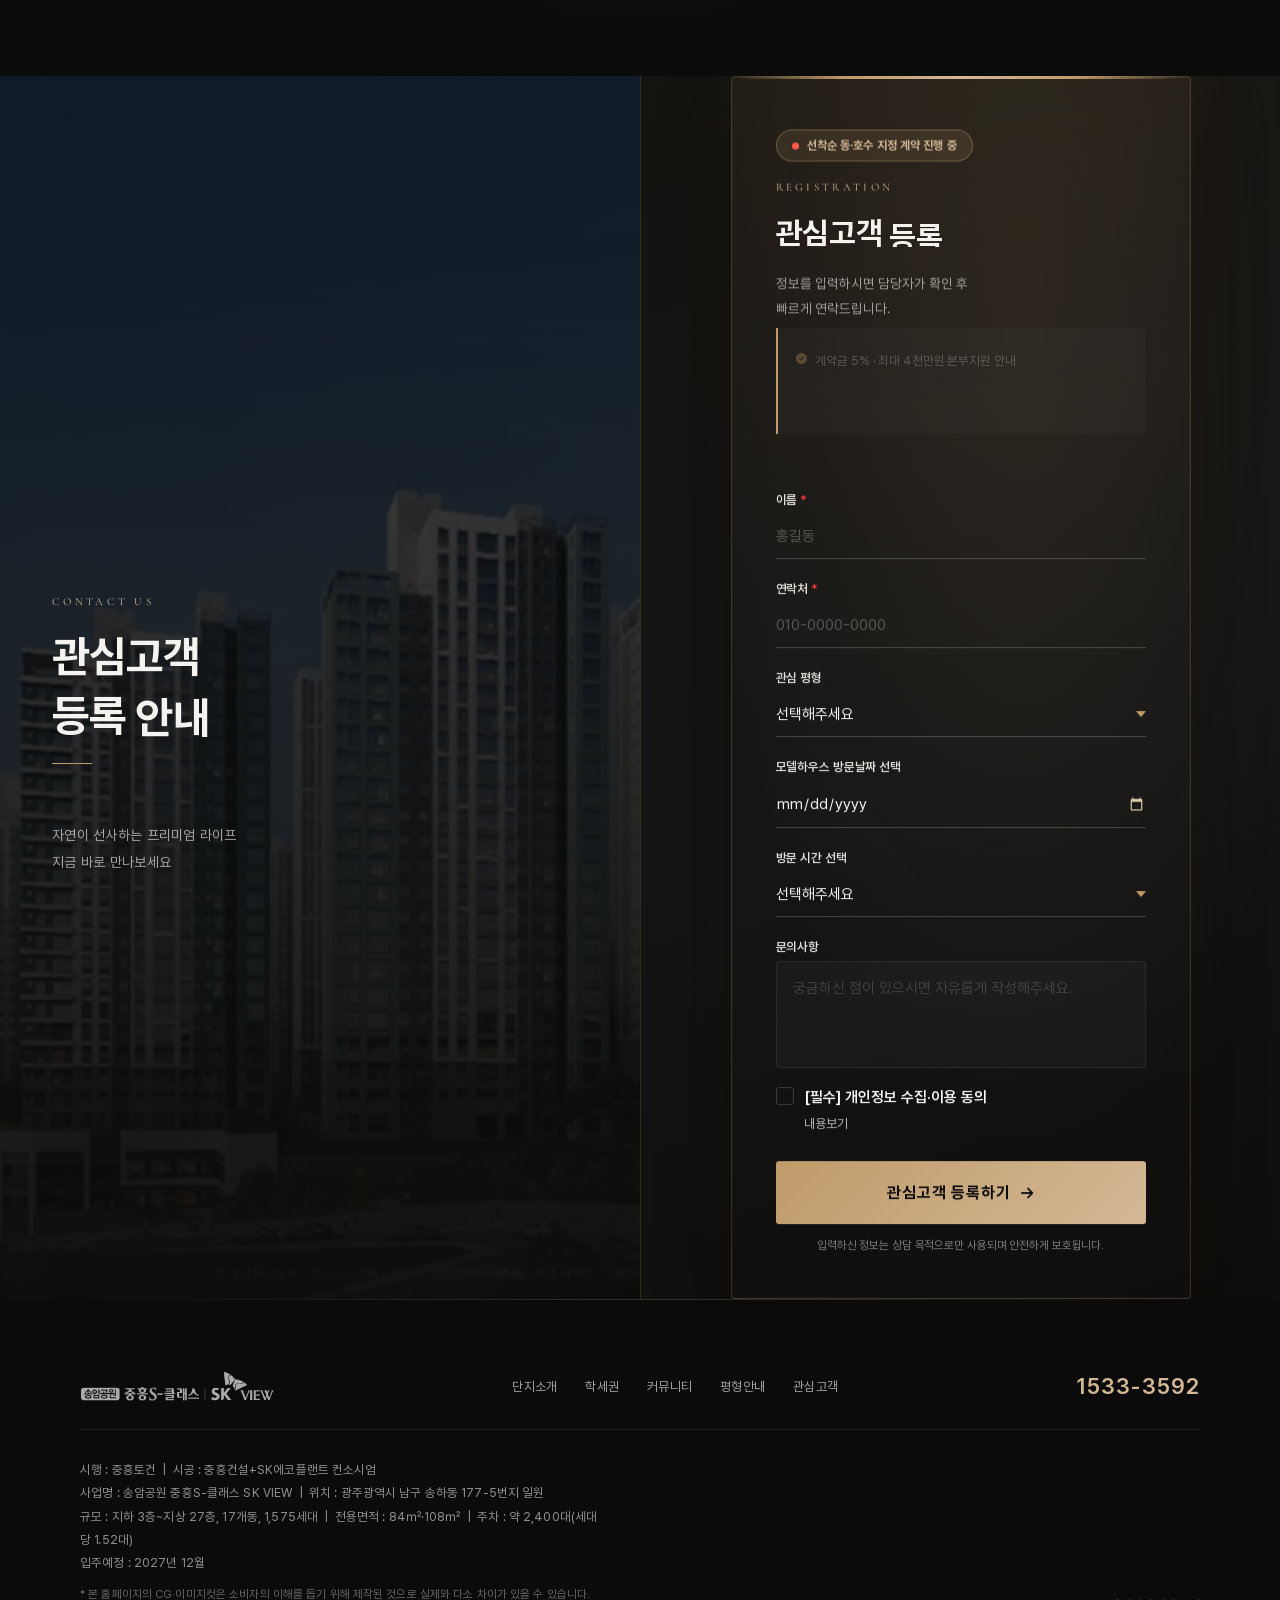
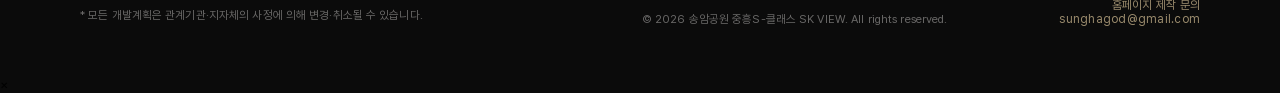
==== commit 3e6ff41a: "feat: 카카오톡 제거, 커서 효과 제거, 섹션 스냅 해제, 가독성·레이아웃 전면 개선 ■ 카카오톡 전체 제거 (11곳) - 히어로 2곳, 평형 모달 4곳, 후킹 섹션, Cont" ====
--- a/index.html
+++ b/index.html
@@ -32,15 +32,9 @@
   <link rel="preload" href="css/webfonts/fa-solid-900.woff2" as="font" type="font/woff2" crossorigin>
   <link rel="stylesheet" href="css/fonts.css?v=2">
   <link rel="stylesheet" href="css/fa.local.css?v=20260402">
-  <link rel="stylesheet" href="css/style.css?v=40260313b">
+  <link rel="stylesheet" href="css/style.css?v=40260924h">
 </head>
 <body>
-
-<!-- ── 커스텀 커서 ──────────────────────────── -->
-<div id="cursor">
-  <div class="cursor-ring"></div>
-  <div class="cursor-dot"></div>
-</div>
 
 <!-- ── 헤더 ───────────────────────────────── -->
 <header id="header" data-theme="dark">
@@ -132,13 +126,12 @@
                data-fx="stagger" data-delay="1.6" data-pre="0.2"
                data-stagger="0.18" data-kid-y="24" data-main="0.8">
             <a class="btn-gold" data-go="7">관심고객 등록</a>
-            <a class="btn-kakao" href="https://open.kakao.com/o/sHedXK9g" target="_blank" rel="noopener"><svg width="18" height="18" viewBox="0 0 24 24" fill="currentColor"><path d="M12 3C6.48 3 2 6.58 2 10.9c0 2.78 1.86 5.22 4.65 6.6l-.96 3.56c-.08.3.26.54.52.37l4.23-2.82c.5.05 1.02.08 1.56.08 5.52 0 10-3.58 10-7.99S17.52 3 12 3z"/></svg> 카카오톡 문의</a>
             <a class="btn-line" data-go="2">학세권 보기</a>
           </div>
-          <div class="scroll-ind">
-            <span class="si-bar"></span>
-            <span class="si-txt">SCROLL</span>
-          </div>
+        </div>
+        <div class="scroll-ind">
+          <span class="si-bar"></span>
+          <span class="si-txt">SCROLL</span>
         </div>
       </div>
 
@@ -174,7 +167,6 @@
                data-fx="stagger" data-delay="1.3" data-pre="0.2"
                data-stagger="0.15" data-kid-y="20" data-main="0.8">
             <a class="btn-gold" data-go="7">관심고객 등록 →</a>
-            <a class="btn-kakao" href="https://open.kakao.com/o/sHedXK9g" target="_blank" rel="noopener"><svg width="18" height="18" viewBox="0 0 24 24" fill="currentColor"><path d="M12 3C6.48 3 2 6.58 2 10.9c0 2.78 1.86 5.22 4.65 6.6l-.96 3.56c-.08.3.26.54.52.37l4.23-2.82c.5.05 1.02.08 1.56.08 5.52 0 10-3.58 10-7.99S17.52 3 12 3z"/></svg> 카카오톡 문의</a>
             <a class="btn-line" data-go="2">학세권 보기</a>
           </div>
         </div>
@@ -523,7 +515,7 @@
           <div class="sfp-img"><img src="assets/img/fp-84a.webp" alt="84A 평면도" loading="lazy"></div>
           <div class="sfp-info">
             <h3>84㎡ A<span class="pyeong">(34평)</span></h3>
-            <p class="sfp-desc"><strong>다양한 수납공간</strong>, <strong>남향위주 배치</strong>, 우수한 채광과 통풍 뛰어난 <strong>4Bay 판상형</strong> 구조. 현관 신발장 양면 배치, 팬트리, 주방팬트리, <strong>드레스룸</strong>, <strong>파우더룸</strong>으로 짜임새 있는 수납 공간.</p>
+            <p class="sfp-desc">우수한 채광과 통풍이 뛰어난 <strong>4Bay 판상형</strong> 구조. 현관 신발장 양면 배치, 팬트리, 주방팬트리, 드레스룸, 파우더룸으로 <strong>짜임새 있는 수납</strong>을 완성했습니다.</p>
             <div class="sfp-specs">
               <div class="sfp-spec"><span>전용면적</span><b>84.9499㎡ (25.70평)</b></div>
               <div class="sfp-spec"><span>공급면적</span><b>109.6795㎡ (33.18평)</b></div>
@@ -541,7 +533,6 @@
             </div>
             <div class="sfp-cta-wrap">
               <a class="sfp-cta" href="tel:15333592">방문상담 예약하기</a>
-              <a class="sfp-cta sfp-cta--kakao" href="https://open.kakao.com/o/sHedXK9g" target="_blank" rel="noopener"><svg width="16" height="16" viewBox="0 0 24 24" fill="currentColor"><path d="M12 3C6.48 3 2 6.58 2 10.9c0 2.78 1.86 5.22 4.65 6.6l-.96 3.56c-.08.3.26.54.52.37l4.23-2.82c.5.05 1.02.08 1.56.08 5.52 0 10-3.58 10-7.99S17.52 3 12 3z"/></svg> 카카오톡</a>
             </div>
           </div>
         </div>
@@ -550,7 +541,7 @@
           <div class="sfp-img"><img src="assets/img/fp-84b.webp" alt="84B 평면도" loading="lazy"></div>
           <div class="sfp-info">
             <h3>84㎡ B<span class="pyeong">(34평)</span></h3>
-            <p class="sfp-desc"><strong>3면 창</strong>으로 탁 트인 조망의 거실, 라이프 스타일에 따라 꾸밀 수 있는 <strong>알파룸</strong>의 매력! 개방감 높은 <strong>타워형 구조</strong> 설계, 선호도 높은 중형평형.</p>
+            <p class="sfp-desc"><strong>3면 창</strong>으로 탁 트인 조망의 거실과, 라이프스타일에 맞춰 꾸밀 수 있는 <strong>알파룸</strong>. 개방감 높은 타워형 구조로 선호도가 높은 중형 평형입니다.</p>
             <div class="sfp-specs">
               <div class="sfp-spec"><span>전용면적</span><b>84.8803㎡ (25.68평)</b></div>
               <div class="sfp-spec"><span>공급면적</span><b>113.2471㎡ (34.26평)</b></div>
@@ -568,7 +559,6 @@
             </div>
             <div class="sfp-cta-wrap">
               <a class="sfp-cta" href="tel:15333592">방문상담 예약하기</a>
-              <a class="sfp-cta sfp-cta--kakao" href="https://open.kakao.com/o/sHedXK9g" target="_blank" rel="noopener"><svg width="16" height="16" viewBox="0 0 24 24" fill="currentColor"><path d="M12 3C6.48 3 2 6.58 2 10.9c0 2.78 1.86 5.22 4.65 6.6l-.96 3.56c-.08.3.26.54.52.37l4.23-2.82c.5.05 1.02.08 1.56.08 5.52 0 10-3.58 10-7.99S17.52 3 12 3z"/></svg> 카카오톡</a>
             </div>
           </div>
         </div>
@@ -577,7 +567,7 @@
           <div class="sfp-img"><img src="assets/img/fp-84c.webp" alt="84C 평면도" loading="lazy"></div>
           <div class="sfp-info">
             <h3>84㎡ C<span class="pyeong">(34평)</span></h3>
-            <p class="sfp-desc">햇살 가득한 <strong>2면 창호</strong>의 거실과 <strong>알파룸</strong>이 돋보이는 우수한 평면! 넉넉한 서비스면적의 <strong>3번 발코니</strong>를 활용한 <strong>개방감 높은</strong> 구조 설계.</p>
+            <p class="sfp-desc">햇살 가득한 <strong>2면 창호</strong>의 거실과 알파룸이 돋보이는 평면. 넉넉한 서비스면적의 <strong>3번 발코니</strong>를 활용해 개방감을 높였습니다.</p>
             <div class="sfp-specs">
               <div class="sfp-spec"><span>전용면적</span><b>84.9831㎡ (25.71평)</b></div>
               <div class="sfp-spec"><span>공급면적</span><b>111.0238㎡ (33.58평)</b></div>
@@ -595,7 +585,6 @@
             </div>
             <div class="sfp-cta-wrap">
               <a class="sfp-cta" href="tel:15333592">방문상담 예약하기</a>
-              <a class="sfp-cta sfp-cta--kakao" href="https://open.kakao.com/o/sHedXK9g" target="_blank" rel="noopener"><svg width="16" height="16" viewBox="0 0 24 24" fill="currentColor"><path d="M12 3C6.48 3 2 6.58 2 10.9c0 2.78 1.86 5.22 4.65 6.6l-.96 3.56c-.08.3.26.54.52.37l4.23-2.82c.5.05 1.02.08 1.56.08 5.52 0 10-3.58 10-7.99S17.52 3 12 3z"/></svg> 카카오톡</a>
             </div>
           </div>
         </div>
@@ -604,7 +593,7 @@
           <div class="sfp-img"><img src="assets/img/fp-108.webp" alt="108㎡ 평면도" loading="lazy"></div>
           <div class="sfp-info">
             <h3>108㎡<span class="pyeong">(42평)</span></h3>
-            <p class="sfp-desc">햇살 가득 <strong>4Bay 판상형</strong> 구조로 우수한 채광과 <strong>맞통풍</strong>으로 우수한 평면! 실용적인 물품 보관공간, 현관 <strong>팬트리</strong>와 개방 높은 <strong>다이닝 공간</strong>으로 고객 니즈를 반영한 특화 설계.</p>
+            <p class="sfp-desc"><strong>4Bay 판상형</strong> 구조로 채광과 맞통풍이 우수한 평면. 현관 팬트리와 개방감 높은 <strong>다이닝 공간</strong>까지, 실사용을 고려한 특화 설계입니다.</p>
             <div class="sfp-specs">
               <div class="sfp-spec"><span>전용면적</span><b>108.5276㎡ (32.83평)</b></div>
               <div class="sfp-spec"><span>공급면적</span><b>138.6611㎡ (41.94평)</b></div>
@@ -622,7 +611,6 @@
             </div>
             <div class="sfp-cta-wrap">
               <a class="sfp-cta" href="tel:15333592">방문상담 예약하기</a>
-              <a class="sfp-cta sfp-cta--kakao" href="https://open.kakao.com/o/sHedXK9g" target="_blank" rel="noopener"><svg width="16" height="16" viewBox="0 0 24 24" fill="currentColor"><path d="M12 3C6.48 3 2 6.58 2 10.9c0 2.78 1.86 5.22 4.65 6.6l-.96 3.56c-.08.3.26.54.52.37l4.23-2.82c.5.05 1.02.08 1.56.08 5.52 0 10-3.58 10-7.99S17.52 3 12 3z"/></svg> 카카오톡</a>
             </div>
           </div>
         </div>
@@ -661,7 +649,7 @@
         </div>
         <div class="shook-card shook-card--accent">
           <span class="shook-card-sub">(이번주 마감예정)</span>
-          <p class="shook-card-main">현금 <em>500만원</em> 페이백</p>
+          <p class="shook-card-main">현금 <em>500만원</em><br>페이백</p>
           <span class="shook-card-note">*일시적 지원*</span>
         </div>
       </div>
@@ -669,7 +657,6 @@
       <!-- CTA -->
       <div class="shook-cta-wrap" data-fx="fade-up" data-delay="0.7" data-pre="0.2" data-main="0.8">
         <a href="tel:15333592" class="shook-cta">지금 바로 상담받기 <i class="fa-solid fa-arrow-right"></i></a>
-        <a href="https://open.kakao.com/o/sHedXK9g" target="_blank" rel="noopener" class="shook-cta shook-cta--kakao"><svg width="18" height="18" viewBox="0 0 24 24" fill="currentColor"><path d="M12 3C6.48 3 2 6.58 2 10.9c0 2.78 1.86 5.22 4.65 6.6l-.96 3.56c-.08.3.26.54.52.37l4.23-2.82c.5.05 1.02.08 1.56.08 5.52 0 10-3.58 10-7.99S17.52 3 12 3z"/></svg> 카카오톡 문의</a>
       </div>
     </div>
   </section>
@@ -698,9 +685,9 @@
             <i class="fa-solid fa-phone"></i>
             <div><small>대표번호</small><b>1533-3592</b></div>
           </a>
-          <a href="https://open.kakao.com/o/sHedXK9g" target="_blank" rel="noopener" class="s5-card s5-card--kakao">
-            <svg width="20" height="20" viewBox="0 0 24 24" fill="currentColor"><path d="M12 3C6.48 3 2 6.58 2 10.9c0 2.78 1.86 5.22 4.65 6.6l-.96 3.56c-.08.3.26.54.52.37l4.23-2.82c.5.05 1.02.08 1.56.08 5.52 0 10-3.58 10-7.99S17.52 3 12 3z"/></svg>
-            <div><small>카카오톡 문의</small><b>오픈채팅 바로가기</b></div>
+          <a href="tel:18007076" class="s5-card">
+            <i class="fa-solid fa-phone-volume"></i>
+            <div><small>분양 문의</small><b>1800-7076</b></div>
           </a>
           <div class="s5-card">
             <i class="fa-solid fa-location-dot"></i>
@@ -710,16 +697,10 @@
             <i class="fa-solid fa-clock"></i>
             <div><small>상담 시간</small><b>09:00 — 18:00</b></div>
           </div>
-        </div>
-
-        <!-- 분양안내 (데스크탑 좌측 패널) -->
-        <div class="s5-sale" data-fx="fade-up" data-delay="1.1" data-pre="0.2" data-main="0.8">
-          <div class="s5-sale-badge"><i class="fa-solid fa-bullhorn"></i> 분양 안내</div>
-          <ul class="s5-sale-list">
-            <li><i class="fa-solid fa-phone-volume"></i><span>분양 문의 <b>1800-7076</b></span></li>
-            <li><i class="fa-solid fa-file-signature"></i><span>선착순 동·호수 지정 계약 <b>진행 중</b></span></li>
-            <li><i class="fa-solid fa-calendar-check"></i><span>입주예정 <b>2027년 12월</b></span></li>
-          </ul>
+          <div class="s5-card">
+            <i class="fa-solid fa-calendar-check"></i>
+            <div><small>입주 예정</small><b>2027년 12월</b></div>
+          </div>
         </div>
 
       </div>
@@ -746,19 +727,23 @@
               <i class="fa-solid fa-calendar-check"></i>
               <span>입주예정 <b>2027년 12월</b></span>
             </div>
-            <a href="https://open.kakao.com/o/sHedXK9g" target="_blank" rel="noopener" class="s5-ci-row s5-ci-kakao">
-              <svg width="14" height="14" viewBox="0 0 24 24" fill="currentColor"><path d="M12 3C6.48 3 2 6.58 2 10.9c0 2.78 1.86 5.22 4.65 6.6l-.96 3.56c-.08.3.26.54.52.37l4.23-2.82c.5.05 1.02.08 1.56.08 5.52 0 10-3.58 10-7.99S17.52 3 12 3z"/></svg>
-              <span>카카오톡 <b>오픈채팅 문의</b></span>
-            </a>
           </div>
         </div>
 
         <div class="s5-fhead">
+          <span class="s5-urgent" data-fx="fade-up" data-delay="0.2" data-pre="0.2" data-main="0.7">
+            <i class="s5-urgent-dot"></i>선착순 동·호수 지정 계약 진행 중
+          </span>
           <p class="label wh" data-fx="fade-up" data-delay="0.3" data-pre="0.2" data-main="0.7">Registration</p>
           <h2 data-fx="mask-up" data-delay="0.4" data-pre="0.2" data-main="0.9">관심고객 등록</h2>
           <p class="s5-fdesc" data-fx="fade-up" data-delay="0.5" data-pre="0.2" data-main="0.7">
             정보를 입력하시면 담당자가 확인 후<br>빠르게 연락드립니다.
           </p>
+          <ul class="s5-fbenefit" data-fx="stagger" data-delay="0.6" data-pre="0.2" data-stagger="0.08" data-kid-y="12" data-main="0.7">
+            <li><i class="fa-solid fa-circle-check"></i>계약금 5% · 최대 4천만원 본부지원 안내</li>
+            <li><i class="fa-solid fa-circle-check"></i>잔여 동·호수 및 분양가 실시간 확인</li>
+            <li><i class="fa-solid fa-circle-check"></i>모델하우스 방문 예약 우선 배정</li>
+          </ul>
         </div>
         <div id="formResult" class="form-result" style="display:none"></div>
         <form id="form" data-fx="fade-up" data-delay="0.4" data-pre="0.2" data-main="0.8">
@@ -822,6 +807,7 @@
           <button type="submit" class="btn-submit">
             <span>관심고객 등록하기</span> <i class="fa-solid fa-arrow-right"></i>
           </button>
+          <p class="s5-fnote">입력하신 정보는 상담 목적으로만 사용되며 안전하게 보호됩니다.</p>
         </form>
       </div>
     </div>
@@ -866,11 +852,6 @@
 </div><!-- /#wrap -->
 
 
-<!-- ── 카카오 플로팅 버튼 ────────────────────── -->
-<a class="float-kakao" id="floatKakao" href="https://open.kakao.com/o/sHedXK9g" target="_blank" rel="noopener" aria-label="카카오톡 문의">
-  <svg width="22" height="22" viewBox="0 0 24 24" fill="currentColor"><path d="M12 3C6.48 3 2 6.58 2 10.9c0 2.78 1.86 5.22 4.65 6.6l-.96 3.56c-.08.3.26.54.52.37l4.23-2.82c.5.05 1.02.08 1.56.08 5.52 0 10-3.58 10-7.99S17.52 3 12 3z"/></svg>
-</a>
-
 <!-- ── 플로팅 CTA ─────────────────────────── -->
 <a class="float-btn" id="floatBtn" data-go="7">
   <svg class="float-btn__ring" viewBox="0 0 120 120">
@@ -920,7 +901,7 @@
 <script src="js/security.js?v=40260312b"></script>
 <script src="js/animate.js?v=40260310a"></script>
 <script src="js/content.js?v=40260309e"></script>
-<script src="js/main.js?v=40260312w"></script>
+<script src="js/main.js?v=40260924b"></script>
 <script src="js/form.js?v=40260312a"></script>
 </body>
 </html>
--- a/css/style.css
+++ b/css/style.css
@@ -91,33 +91,6 @@
   transform-origin: left;
 }
 
-/* ── CUSTOM CURSOR (PC only) ────────────────────────── */
-#cursor { pointer-events: none; position: fixed; z-index: 9999; top: 0; left: 0; }
-.cursor-ring {
-  width: 36px; height: 36px;
-  border: 1px solid rgba(192,155,106,.55);
-  border-radius: 50%;
-  position: absolute;
-  transform: translate(-50%,-50%);
-  transition: width .3s var(--ease-out), height .3s var(--ease-out), background .3s, border-color .3s, opacity .3s;
-}
-.cursor-dot {
-  width: 5px; height: 5px;
-  background: var(--gold);
-  border-radius: 50%;
-  position: absolute;
-  transform: translate(-50%,-50%);
-  transition: background .3s;
-}
-#cursor.hover .cursor-ring {
-  width: 56px; height: 56px;
-  border-color: var(--gold);
-  background: rgba(192,155,106,.08);
-}
-#cursor.light .cursor-ring { border-color: rgba(11,11,11,.3); }
-#cursor.light .cursor-dot  { background: var(--dark3); }
-@media (max-width: 1024px) { #cursor { display: none; } }
-
 /* ── HEADER ─────────────────────────────────────────── */
 #header {
   position: fixed;
@@ -320,6 +293,90 @@
 }
 body.mobile-mode .sec { height: auto; min-height: 100svh; width: 100%; }
 
+/* ══════════════════════════════════════════════════════
+   일반 스크롤 구조 (섹션 스냅 비활성화 — 전 해상도 적용)
+   fullPage 엔진이 꺼지면 오버레이 패널·수평 슬라이드가
+   겹친 채로 남으므로, 여기서 세로 스택으로 풀어준다.
+   ══════════════════════════════════════════════════════ */
+
+/* 오버레이 패널(히어로 2단, 학세권, 초품아) → 세로 스택 */
+body.mobile-mode .overlay-stage {
+  position: relative;
+  width: 100%;
+  height: auto;
+}
+body.mobile-mode .overlay-panel {
+  position: relative;
+  inset: auto;
+  opacity: 1;
+  transform: none;
+  pointer-events: auto;
+  display: block;
+  height: auto;
+}
+body.mobile-mode .s0,
+body.mobile-mode .s2,
+body.mobile-mode .s2b { height: auto; position: relative; }
+body.mobile-mode .s0-panel {
+  min-height: 100svh;
+  display: flex;
+  align-items: center;
+}
+body.mobile-mode .s2-panel,
+body.mobile-mode .s2b-panel { min-height: 100svh; }
+
+/* 수평 슬라이드(평형안내) → 세로 스택 */
+body.mobile-mode .hslide-track {
+  position: relative;
+  flex-direction: column;
+  transform: none !important;
+  width: 100%;
+  height: auto;
+}
+body.mobile-mode .slide {
+  width: 100%;
+  flex: none;
+}
+
+/* 단계 전환용 인디케이터는 스택 상태에서 의미 없음 */
+body.mobile-mode .ov-progress,
+body.mobile-mode .hs-progress { display: none; }
+
+/* 섹션 높이는 콘텐츠 + 패딩이 결정 (스냅 제거 후 100svh 고정은 불필요한 여백을 만듦).
+   히어로와 좌우 분할 레이아웃만 풀스크린 유지. */
+body.mobile-mode .sec { min-height: 0; }
+body.mobile-mode .s0 .overlay-panel,
+body.mobile-mode .s0-panel { min-height: 100svh; }
+body.mobile-mode .s1,
+body.mobile-mode .s5-contact-area { min-height: 100svh; }
+body.mobile-mode .s2b-inner,
+body.mobile-mode .shook-inner,
+body.mobile-mode .sfp-inner,
+body.mobile-mode .s2-panel,
+body.mobile-mode .s2b-panel { min-height: 0; }
+/* 높이 고정이 풀린 만큼 위아래 여백을 확보.
+   상단은 고정 헤더(--hd-h)에 가리지 않도록 헤더 높이를 더한다. */
+body.mobile-mode .s2b-inner {
+  padding-top: calc(var(--hd-h) + 56px);
+  padding-bottom: 96px;
+}
+body.mobile-mode .shook-inner {
+  padding-top: calc(var(--hd-h) + 56px);
+  padding-bottom: 104px;
+}
+body.mobile-mode .sfp-inner {
+  padding-top: calc(var(--hd-h) + 56px);
+  padding-bottom: 96px;
+}
+body.mobile-mode .s4b-inner {
+  padding-top: calc(var(--hd-h) + 56px);
+  padding-bottom: 96px;
+}
+body.mobile-mode .s4-inner {
+  padding-top: calc(var(--hd-h) + 56px);
+  padding-bottom: 64px;
+}
+
 /* ── BUTTONS ────────────────────────────────────────── */
 .btn-gold {
   display: inline-flex; align-items: center; gap: 12px;
@@ -365,20 +422,6 @@
   background: rgba(192,155,106,.08);
   transform: translateY(-3px);
 }
-.btn-kakao {
-  display: inline-flex; align-items: center; gap: 8px;
-  padding: 17px 36px;
-  background: #FEE500; color: #3B1E1E;
-  font-size: 15px; font-weight: 700;
-  letter-spacing: .04em;
-  border-radius: 2px;
-  transition: background .3s, transform .25s; cursor: pointer;
-}
-.btn-kakao:hover {
-  background: #F5DC00;
-  transform: translateY(-3px);
-}
-.btn-kakao svg { flex-shrink: 0; }
 
 /* ── FLOAT BTN ──────────────────────────────────────── */
 .float-btn {
@@ -420,19 +463,6 @@
 .float-btn:hover .float-btn__center { transform: scale(1.08); animation: none; box-shadow: 0 12px 40px rgba(192,155,106,.5); }
 .float-btn__center i { font-size: 16px; color: #fff; }
 .float-btn__center span { font-size: 13px; font-weight: 800; text-align: center; line-height: 1.2; letter-spacing: .03em; color: #fff; }
-
-/* ── 카카오 플로팅 버튼 ─────────────────────── */
-.float-kakao {
-  position: fixed; right: 10px; bottom: 152px; z-index: 799;
-  width: 52px; height: 52px; border-radius: 50%;
-  background: #FEE500; color: #3B1E1E;
-  display: flex; align-items: center; justify-content: center;
-  box-shadow: 0 4px 16px rgba(254,229,0,.4);
-  transition: opacity .3s, transform .3s, box-shadow .3s;
-  opacity: 0; pointer-events: none;
-}
-.float-kakao.show { opacity: 1; pointer-events: auto; }
-.float-kakao:hover { transform: translateY(-3px); box-shadow: 0 8px 28px rgba(254,229,0,.55); }
 
 /* ── TOAST ──────────────────────────────────────────── */
 .toast {
@@ -480,6 +510,8 @@
 }
 @media (prefers-reduced-motion: reduce) {
   .particle-canvas { display: none; }
+  .btn-submit, .s5-urgent-dot, .float-btn__center { animation: none !important; }
+  .float-btn__ring { animation: none !important; }
 }
 
 .s0-body {
@@ -489,8 +521,8 @@
 
 .s0-body .eyebrow {
   font-family: var(--ff-en);
-  font-size: 12px; letter-spacing: .25em;
-  color: var(--gold-lt); text-transform: uppercase; margin-bottom: 28px;
+  font-size: 13px; letter-spacing: .22em;
+  color: var(--gold-lt); text-transform: uppercase; margin-bottom: 14px;
 }
 .s0-body .eyebrow--lg {
   font-family: var(--ff-ko);
@@ -616,10 +648,10 @@
 }
 
 .s0-sub {
-  margin-top: 4px;
-  font-size: clamp(11px, .95vw, 13px);
+  margin-top: 10px;
+  font-size: clamp(14px, 1.1vw, 16px);
   font-weight: 400;
-  color: rgba(255,255,255,.5); letter-spacing: .04em;
+  color: rgba(255,255,255,.72); letter-spacing: .01em;
   text-shadow: 0 1px 8px rgba(0,0,0,.5);
 }
 .hero-tel {
@@ -779,9 +811,9 @@
   line-height: 1.3;
 }
 .s1-card p {
-  font-size: 12px;
-  line-height: 1.5;
-  color: rgba(245,243,239,.5);
+  font-size: 13px;
+  line-height: 1.6;
+  color: rgba(245,243,239,.68);
   margin: 0;
 }
 
@@ -799,7 +831,7 @@
 }
 .stat {
   display: flex; flex-direction: column; align-items: center;
-  flex: 1; padding: 24px 16px 20px;
+  flex: 1 1 0; min-width: 0; padding: 24px 12px 20px;
   position: relative;
 }
 .stat::before {
@@ -815,10 +847,10 @@
 }
 .stat b.cnt {
   font-family: var(--ff-en); font-size: clamp(32px, 2.8vw, 46px);
-  font-weight: 300; color: var(--gold); line-height: 1;
-}
-.stat-unit { font-size: 12px; color: var(--gold-dk); font-weight: 600; padding-bottom: 4px; }
-.stat p { font-size: 10px; color: rgba(245,243,239,.35); letter-spacing: .06em; margin-top: 8px; text-align: center; }
+  font-weight: 400; color: var(--gold); line-height: 1;
+}
+.stat-unit { font-size: 14px; color: var(--gold); font-weight: 600; padding-bottom: 5px; letter-spacing: -.01em; }
+.stat p { font-size: 12px; color: rgba(245,243,239,.62); letter-spacing: .02em; margin-top: 9px; text-align: center; }
 
 /* ═══════════════════════════════════════════════════════
    S2 — LOCATION
@@ -1369,6 +1401,14 @@
   overflow: hidden;
   position: relative;
 }
+/* 사진 하단에 새겨진 지구명 텍스트 가독성 확보 */
+.s4-zone-photos figure::after {
+  content: '';
+  position: absolute; left: 0; right: 0; bottom: 0;
+  height: 46%;
+  background: linear-gradient(transparent, rgba(0,0,0,.62));
+  pointer-events: none;
+}
 .s4-zone-photos img {
   width: 100%;
   height: auto;
@@ -1555,6 +1595,9 @@
   flex-direction: column;
   align-items: center;
   justify-content: center;
+  width: 100%;
+  max-width: 1040px;
+  margin: 0 auto;
   min-height: 100vh;
   padding: 80px 40px;
   text-align: center;
@@ -1642,13 +1685,18 @@
 /* 혜택 카드 — 크고 빛나는 보더 */
 .shook-cards {
   display: flex;
+  align-items: stretch;
   gap: 24px;
   margin-bottom: 52px;
   width: 100%;
-  max-width: 800px;
+  max-width: 940px;
 }
 .shook-card {
-  flex: 1;
+  flex: 1 1 0;
+  min-width: 0;
+  display: flex;
+  flex-direction: column;
+  justify-content: center;
   position: relative;
   background: rgba(255,255,255,.04);
   border: 1.5px solid rgba(255,255,255,.1);
@@ -1707,10 +1755,12 @@
 }
 .shook-card-main {
   font-family: var(--ff-ko);
-  font-size: clamp(22px, 3vw, 32px);
+  font-size: clamp(22px, 2.6vw, 30px);
   font-weight: 700;
   color: var(--cream);
-  line-height: 1.5;
+  line-height: 1.45;
+  word-break: keep-all;
+  overflow-wrap: break-word;
 }
 .shook-card-main em {
   font-style: normal;
@@ -1723,7 +1773,7 @@
 .shook-card-note {
   display: block;
   font-size: 12px;
-  color: rgba(245,243,239,.45);
+  color: rgba(245,243,239,.6);
   margin-top: 14px;
 }
 
@@ -1757,18 +1807,6 @@
   flex-wrap: wrap;
   align-items: center;
 }
-.shook-cta--kakao {
-  background: #FEE500;
-  color: #3B1E1E;
-  animation: none;
-  box-shadow: 0 4px 20px rgba(254,229,0,.25);
-}
-.shook-cta--kakao:hover {
-  background: #F5DC00;
-  box-shadow: 0 10px 40px rgba(254,229,0,.45);
-}
-.shook-cta--kakao svg { flex-shrink: 0; }
-
 /* ═══════════════════════════════════════════════════════
    IMAGE LIGHTBOX — 입지 이미지 확대
    ═══════════════════════════════════════════════════════ */
@@ -1896,6 +1934,7 @@
 }
 
 .s5-cards {
+  max-width: 420px;
   display: flex;
   flex-direction: column;
 }
@@ -1929,10 +1968,11 @@
 
 .s5-card small {
   display: block;
-  font-size: 10px;
-  letter-spacing: .06em;
-  color: rgba(245,243,239,.5);
-  margin-bottom: 3px;
+  font-family: var(--ff-ko);
+  font-size: 12px;
+  letter-spacing: -.01em;
+  color: rgba(245,243,239,.66);
+  margin-bottom: 4px;
 }
 
 .s5-card b {
@@ -1941,22 +1981,6 @@
   color: #fff;
   letter-spacing: .02em;
 }
-.s5-card--kakao svg {
-  width: 40px; height: 40px;
-  padding: 10px;
-  border: 1px solid rgba(254,229,0,.35);
-  background: rgba(254,229,0,.1);
-  border-radius: 2px;
-  flex-shrink: 0;
-  color: #FEE500;
-  transition: border-color .3s, background .3s;
-  box-sizing: border-box;
-}
-.s5-card--kakao:hover svg {
-  border-color: #FEE500;
-  background: rgba(254,229,0,.18);
-}
-
 /* ── 분양안내 (데스크탑 좌측) ──────────────── */
 .s5-sale {
   margin-top: 28px;
@@ -2017,9 +2041,9 @@
   align-items: center;
   justify-content: center;
   background:
-    radial-gradient(ellipse at 65% 25%, rgba(192,155,106,.03) 0%, transparent 55%),
-    var(--dark2);
-  border-left: 1px solid rgba(255,255,255,.05);
+    radial-gradient(ellipse at 60% 20%, rgba(192,155,106,.10) 0%, transparent 60%),
+    linear-gradient(160deg, #151310 0%, var(--dark2) 55%, #100e0c 100%);
+  border-left: 1px solid rgba(192,155,106,.18);
   overflow-y: auto;
   scrollbar-width: none;
   -ms-overflow-style: none;
@@ -2027,10 +2051,86 @@
 .s5-right::-webkit-scrollbar { display: none; }
 
 .s5-form-wrap {
+  position: relative;
   width: 100%;
-  max-width: 440px;
-  padding: 60px 52px;
-}
+  max-width: 460px;
+  padding: 48px 44px 52px;
+  background: linear-gradient(170deg, rgba(192,155,106,.07) 0%, rgba(255,255,255,.015) 40%, transparent 100%);
+  border: 1px solid rgba(192,155,106,.22);
+  border-radius: 4px;
+  box-shadow:
+    0 24px 70px rgba(0,0,0,.45),
+    0 0 0 1px rgba(255,255,255,.02) inset,
+    0 0 60px rgba(192,155,106,.06);
+}
+/* 상단 골드 액센트 바 */
+.s5-form-wrap::before {
+  content: '';
+  position: absolute; top: -1px; left: 0; right: 0;
+  height: 3px;
+  background: linear-gradient(90deg, transparent 0%, var(--gold) 25%, var(--gold-lt) 50%, var(--gold) 75%, transparent 100%);
+  border-radius: 4px 4px 0 0;
+}
+
+/* ── 긴급 배지 ─────────────────────────────── */
+.s5-urgent {
+  display: inline-flex; align-items: center; gap: 8px;
+  margin-bottom: 18px;
+  padding: 8px 15px;
+  background: rgba(192,155,106,.13);
+  border: 1px solid rgba(192,155,106,.4);
+  border-radius: 100px;
+  font-family: var(--ff-ko);
+  font-size: 12px; font-weight: 700;
+  color: var(--gold-lt);
+  letter-spacing: .01em;
+  white-space: nowrap;
+}
+.s5-urgent-dot {
+  width: 7px; height: 7px; border-radius: 50%;
+  background: #ff5b4a;
+  flex-shrink: 0;
+  animation: urgentPulse 1.8s ease-in-out infinite;
+}
+@keyframes urgentPulse {
+  0%, 100% { box-shadow: 0 0 0 0 rgba(255,91,74,.6); opacity: 1; }
+  50%      { box-shadow: 0 0 0 5px rgba(255,91,74,0); opacity: .65; }
+}
+
+/* ── 등록 혜택 리스트 ──────────────────────── */
+.s5-fbenefit {
+  list-style: none;
+  margin-top: 20px;
+  padding: 16px 18px;
+  background: rgba(255,255,255,.025);
+  border-left: 2px solid var(--gold);
+  border-radius: 0 4px 4px 0;
+  display: flex; flex-direction: column; gap: 9px;
+}
+.s5-fbenefit li {
+  display: flex; align-items: flex-start; gap: 9px;
+  font-family: var(--ff-ko);
+  font-size: 12.5px;
+  line-height: 1.5;
+  color: rgba(245,243,239,.72);
+  letter-spacing: -.01em;
+}
+.s5-fbenefit li i {
+  font-size: 11px;
+  color: var(--gold);
+  margin-top: 2px;
+  flex-shrink: 0;
+}
+
+/* ── 폼 하단 보안 안내 ─────────────────────── */
+.s5-fnote {
+  display: flex; align-items: center; justify-content: center; gap: 6px;
+  margin-top: 14px;
+  font-size: 11.5px;
+  color: rgba(245,243,239,.5);
+  letter-spacing: -.01em;
+}
+.s5-fnote i { font-size: 10px; color: rgba(192,155,106,.5); }
 
 /* ── Closing Banner (마무리 분양안내) ──────── */
 /* 데스크탑: 왼쪽 패널에 정보 있으므로 숨김, 모바일 전용 */
@@ -2106,25 +2206,10 @@
   font-weight: 600;
   margin-left: 2px;
 }
-.s5-ci-kakao {
-  color: #FEE500;
-  transition: opacity .3s;
-}
-.s5-ci-kakao:hover { opacity: .8; }
-.s5-ci-kakao svg {
-  width: 28px; height: 28px;
-  padding: 7px;
-  background: rgba(254,229,0,.12);
-  border: 1px solid rgba(254,229,0,.3);
-  border-radius: 6px;
-  flex-shrink: 0;
-  color: #FEE500;
-}
-.s5-ci-kakao b { color: #FEE500; }
 } /* end @media 1024 for s5-closing */
 
 /* ── Form Header ────────────────────────── */
-.s5-fhead { margin-bottom: 36px; }
+.s5-fhead { margin-bottom: 30px; }
 
 .s5-fhead h2 {
   font-family: var(--ff-ko);
@@ -2136,9 +2221,9 @@
 }
 
 .s5-fdesc {
-  font-size: 13px;
+  font-size: 13.5px;
   line-height: 1.8;
-  color: rgba(245,243,239,.35);
+  color: rgba(245,243,239,.62);
 }
 
 /* ── Form ────────────────────────────────── */
@@ -2169,13 +2254,12 @@
 .fg:focus-within::after { width: 100%; left: 0; }
 
 .fg label {
-  font-size: 11px;
-  font-weight: 500;
-  color: #ffffff;
-  letter-spacing: .07em;
-  margin-bottom: 6px;
-  text-transform: uppercase;
-  font-family: var(--ff-en);
+  font-size: 12.5px;
+  font-weight: 600;
+  color: rgba(245,243,239,.92);
+  letter-spacing: -.01em;
+  margin-bottom: 7px;
+  font-family: var(--ff-ko);
 }
 
 .fg label .req { color: #ff3b3b; }
@@ -2187,7 +2271,7 @@
   color: var(--cream);
   background: transparent;
   border: none;
-  border-bottom: 1px solid rgba(255,255,255,.1);
+  border-bottom: 1px solid rgba(255,255,255,.2);
   padding: 13px 0;
   outline: none;
   width: 100%;
@@ -2198,10 +2282,10 @@
 
 .fg input:focus,
 .fg select:focus {
-  border-bottom-color: rgba(192,155,106,.4);
-}
-
-.fg input::placeholder { color: rgba(245,243,239,.18); }
+  border-bottom-color: rgba(192,155,106,.75);
+}
+
+.fg input::placeholder { color: rgba(245,243,239,.28); }
 
 .fg select {
   background-image: url("data:image/svg+xml,%3Csvg xmlns='http://www.w3.org/2000/svg' width='10' height='6'%3E%3Cpath d='M0 0l5 6 5-6z' fill='%23C09B6A'/%3E%3C/svg%3E");
@@ -2286,7 +2370,7 @@
   display: inline-flex; align-items: center; gap: 4px;
   margin-top: 8px; margin-left: 28px;
   background: none; border: none; cursor: pointer;
-  color: rgba(255,255,255,.45); font-size: 13px;
+  color: rgba(255,255,255,.7); font-size: 13px;
   font-family: 'Pretendard', sans-serif; letter-spacing: 0;
   transition: color .25s;
 }
@@ -2344,17 +2428,22 @@
 /* Submit Button — Gold Gradient */
 .btn-submit {
   display: flex; align-items: center; justify-content: center; gap: 10px;
-  width: 100%; padding: 18px;
-  margin-top: 28px;
+  width: 100%; padding: 22px;
+  margin-top: 30px;
   background: linear-gradient(135deg, var(--gold) 0%, var(--gold-lt) 100%);
   color: var(--dark);
-  font-family: var(--ff-ko); font-size: 14px; font-weight: 700;
-  letter-spacing: .08em;
-  border: none; border-radius: 2px;
+  font-family: var(--ff-ko); font-size: 16px; font-weight: 800;
+  letter-spacing: .06em;
+  border: none; border-radius: 3px;
   cursor: pointer;
   transition: transform .35s var(--ease-out), box-shadow .35s, filter .35s;
   position: relative;
   overflow: hidden;
+  animation: submitGlow 2.8s ease-in-out infinite;
+}
+@keyframes submitGlow {
+  0%, 100% { box-shadow: 0 6px 24px rgba(192,155,106,.20); }
+  50%      { box-shadow: 0 8px 34px rgba(192,155,106,.42), 0 0 44px rgba(192,155,106,.16); }
 }
 .btn-submit::before {
   content: '';
@@ -2365,7 +2454,8 @@
 }
 .btn-submit:hover {
   transform: translateY(-2px);
-  box-shadow: 0 8px 28px rgba(192,155,106,.22);
+  animation: none;
+  box-shadow: 0 12px 38px rgba(192,155,106,.45);
 }
 .btn-submit:hover::before { opacity: 1; }
 .btn-submit span,
@@ -2373,12 +2463,13 @@
   position: relative; z-index: 1;
 }
 .btn-submit i {
-  font-size: 13px;
+  font-size: 14px;
   transition: transform .3s var(--ease-out);
 }
 .btn-submit:hover i { transform: translateX(5px); }
 .btn-submit:disabled {
   opacity: .55; cursor: not-allowed;
+  animation: none;
   transform: none !important;
   box-shadow: none !important;
   filter: grayscale(.3);
@@ -2505,7 +2596,7 @@
 .sfp-tap-hint { display: none; }
 .sfp-sub {
   font-size: 14px;
-  color: rgba(245,243,239,.4);
+  color: rgba(245,243,239,.66);
   letter-spacing: .02em;
 }
 
@@ -2520,8 +2611,8 @@
   font-family: var(--ff-ko);
   font-size: 14px;
   font-weight: 500;
-  color: rgba(245,243,239,.5);
-  border: 1px solid rgba(255,255,255,.1);
+  color: rgba(245,243,239,.72);
+  border: 1px solid rgba(255,255,255,.14);
   background: transparent;
   cursor: pointer;
   transition: all .3s;
@@ -2604,7 +2695,7 @@
 .sfp-spec span {
   font-size: 13px;
   font-weight: 600;
-  color: rgba(245,243,239,.5);
+  color: rgba(245,243,239,.66);
 }
 .sfp-spec b {
   font-size: 14px;
@@ -2624,7 +2715,7 @@
   display: block;
   font-size: 12px;
   font-weight: 600;
-  color: rgba(245,243,239,.45);
+  color: rgba(245,243,239,.62);
   letter-spacing: .05em;
   margin-bottom: 12px;
 }
@@ -2645,36 +2736,28 @@
   align-items: center;
   justify-content: center;
   width: 100%;
-  padding: 16px;
-  background: var(--dark3);
-  color: var(--cream);
+  padding: 18px;
+  background: linear-gradient(135deg, var(--gold) 0%, var(--gold-lt) 100%);
+  color: var(--dark);
   font-family: var(--ff-ko);
-  font-size: 14px;
-  font-weight: 700;
-  letter-spacing: .06em;
-  border: 1px solid rgba(255,255,255,.08);
-  border-radius: 2px;
-  transition: background .3s, border-color .3s;
+  font-size: 15px;
+  font-weight: 800;
+  letter-spacing: .04em;
+  border: none;
+  border-radius: 3px;
+  box-shadow: 0 6px 22px rgba(192,155,106,.20);
+  transition: transform .3s, box-shadow .3s, filter .3s;
   cursor: pointer;
 }
 .sfp-cta:hover {
-  background: var(--dark4);
-  border-color: rgba(192,155,106,.3);
+  transform: translateY(-2px);
+  box-shadow: 0 10px 32px rgba(192,155,106,.42);
 }
 .sfp-cta-wrap {
   display: flex;
   gap: 8px;
 }
 .sfp-cta-wrap .sfp-cta { flex: 1; }
-.sfp-cta--kakao {
-  gap: 6px;
-  background: #FEE500 !important;
-  color: #3B1E1E !important;
-  border-color: #FEE500 !important;
-}
-.sfp-cta--kakao:hover { background: #F5DC00 !important; border-color: #F5DC00 !important; }
-.sfp-cta--kakao svg { flex-shrink: 0; color: #3B1E1E; }
-
 /* ═══════════════════════════════════════════════════════
    S6 — FOOTER
    ═══════════════════════════════════════════════════════ */
@@ -2699,17 +2782,17 @@
 .ft-logo strong { font-family: var(--ff-en); font-size: 20px; font-weight: 500; letter-spacing: .06em; color: var(--cream); }
 
 .ft-top nav { display: flex; gap: 28px; }
-.ft-top nav a { font-size: 12px; color: rgba(245,243,239,.45); letter-spacing: .04em; cursor: pointer; transition: color .3s; }
+.ft-top nav a { font-size: 13px; color: rgba(245,243,239,.65); letter-spacing: .02em; cursor: pointer; transition: color .3s; }
 .ft-top nav a:hover { color: var(--cream); }
 .ft-tel { font-family: var(--ff-ko); font-size: 22px; font-weight: 600; color: var(--gold-lt); letter-spacing: .05em; transition: color .3s; }
 .ft-tel:hover { color: var(--gold); }
 
 .ft-hr { border: none; border-top: 1px solid rgba(255,255,255,.08); }
-.ft-bot { display: flex; justify-content: space-between; align-items: flex-end; padding: 28px 0 0; }
-.ft-info p { font-size: 12px; color: rgba(245,243,239,.38); line-height: 1.8; letter-spacing: .02em; }
-.ft-info .ft-sm { font-size: 11px; margin-top: 4px; }
-.ft-copy { font-family: var(--ff-en); font-size: 10px; letter-spacing: .1em; color: rgba(245,243,239,.2); text-transform: uppercase; white-space: nowrap; }
-.ft-contact { display: block; margin-top: 10px; font-size: 12px; letter-spacing: .03em; color: rgba(200,180,140,.7); }
+.ft-bot { display: flex; justify-content: space-between; align-items: flex-end; gap: 40px; padding: 28px 0 0; }
+.ft-info p { font-size: 12.5px; color: rgba(245,243,239,.58); line-height: 1.85; letter-spacing: .01em; }
+.ft-info .ft-sm { font-size: 11.5px; color: rgba(245,243,239,.4); margin-top: 10px; }
+.ft-copy { display: block; text-align: right; font-family: var(--ff-ko); font-size: 11.5px; letter-spacing: .01em; color: rgba(245,243,239,.4); white-space: nowrap; }
+.ft-contact { display: block; text-align: right; margin-top: 8px; font-size: 12px; letter-spacing: .02em; color: rgba(200,180,140,.75); }
 
 /* ═══════════════════════════════════════════════════════
    OVERLAY PANEL SYSTEM
@@ -3399,10 +3482,10 @@
   font-size: 11px; font-weight: 700;
   color: #fff;
 }
-.sch-elem { background: #D4813A; }
-.sch-mid  { background: #3A8DD4; }
-.sch-high { background: #3AB87A; }
-.sch-univ { background: #9A6DD4; }
+.sch-elem { background: var(--gold); color: #1a1207; }
+.sch-mid  { background: rgba(192,155,106,.72); color: #1a1207; }
+.sch-high { background: rgba(192,155,106,.46); color: #fff; }
+.sch-univ { background: rgba(192,155,106,.26); color: rgba(245,243,239,.9); }
 
 /* School name */
 .sch-name {
@@ -3508,13 +3591,13 @@
 }
 /* 초품아: 강렬한 빨강-주홍 그라디언트 */
 .s2b-bar--school .s2b-bar-fill {
-  background: linear-gradient(to top, #c0392b, #e74c3c);
-  box-shadow: 0 0 20px rgba(231,76,60,.4), 0 0 40px rgba(231,76,60,.15);
+  background: linear-gradient(to top, var(--gold-dk, #9c7a4d), var(--gold-lt));
+  box-shadow: 0 0 20px rgba(192,155,106,.38), 0 0 40px rgba(192,155,106,.14);
 }
 /* 하단 라벨 */
 .s2b-bar-tag {
-  font-size: 11px;
-  color: rgba(255,255,255,.4);
+  font-size: 12px;
+  color: rgba(255,255,255,.62);
   margin-top: 10px;
   line-height: 1.3;
   font-weight: 500;
@@ -3535,22 +3618,22 @@
   white-space: nowrap;
   padding-bottom: 8px;
   font-size: 11px;
-  color: #e74c3c;
+  color: var(--gold-lt);
   font-weight: 600;
 }
 .s2b-bar-premium::before {
   content: '▲';
   display: block;
   font-size: 8px;
-  color: #e74c3c;
+  color: var(--gold-lt);
   margin-bottom: 2px;
 }
 .s2b-bar-premium b {
   display: block;
   font-size: 13px;
   font-weight: 800;
-  color: #fff;
-  background: linear-gradient(135deg, #e74c3c, #c0392b);
+  color: #1a1207;
+  background: linear-gradient(135deg, var(--gold-lt), var(--gold));
   padding: 5px 12px;
   border-radius: 4px;
   margin-top: 2px;
@@ -3559,8 +3642,8 @@
 
 /* 출처 */
 .s2b-source {
-  font-size: 10px;
-  color: rgba(255,255,255,.35);
+  font-size: 11px;
+  color: rgba(255,255,255,.5);
   line-height: 1.6;
   text-align: center;
 }
@@ -3650,7 +3733,6 @@
   .scroll-ind { display: none; }
 
   /* 플로팅 버튼 */
-  .float-kakao { right: 6px; bottom: 128px; width: 44px; height: 44px; }
   .float-btn { right: 6px; bottom: 12px; width: 100px; height: 100px; }
   .float-btn__center { width: 60px; height: 60px; }
   .float-btn__center i { font-size: 13px; }
@@ -3675,7 +3757,7 @@
     margin-top: 36px; flex-direction: row; gap: 12px;
     align-self: flex-start;
   }
-  .btn-gold, .btn-line, .btn-kakao {
+  .btn-gold, .btn-line {
     justify-content: center; padding: 14px 24px; font-size: 12px;
   }
 
@@ -3841,7 +3923,7 @@
   .s2b-school-list li { gap: 8px; padding: 10px 0; font-size: 13px; }
   .sch-badge { width: 24px; height: 24px; font-size: 10px; }
   .sch-name { min-width: 80px; font-size: 13px; }
-  .sch-detail { font-size: 11.5px; }
+  .sch-detail { font-size: 12.5px; }
   .s2b-chart { padding: 28px 20px; }
   .s2b-chart-title { font-size: 22px; margin-bottom: 14px; }
   .s2b-chart-sub { font-size: 14px; padding: 14px 16px; line-height: 1.8; }
@@ -4164,11 +4246,18 @@
   .s5-contact-area { grid-template-columns: 1fr; }
   .s5-left { display: none; }
   .s5-right { min-height: 100svh; align-items: flex-start; border-left: none; }
-  .s5-form-wrap { max-width: none; padding: calc(var(--hd-h) + 32px) 28px 48px; }
+  .s5-form-wrap {
+    max-width: none; padding: calc(var(--hd-h) + 32px) 28px 48px;
+    background: none; border: none; border-radius: 0; box-shadow: none;
+  }
+  .s5-form-wrap::before { display: none; }
+  .s5-urgent { font-size: 11.5px; padding: 7px 13px; white-space: normal; }
+  .s5-fbenefit { margin-top: 18px; padding: 14px 15px; }
+  .s5-fbenefit li { font-size: 12px; }
   .s5-fhead h2 { font-size: clamp(22px, 5.5vw, 32px); }
   .fg input, .fg select { font-size: 16px; padding: 13px 0; }
   .fg textarea { font-size: 16px; }
-  .btn-submit { padding: 16px; }
+  .btn-submit { padding: 19px; font-size: 15px; }
 
   /* ── Footer ─────────────────────────── */
   .s5-footer { padding: 44px 24px 32px; }
@@ -4198,7 +4287,7 @@
   .s0-body h1 .t1 { font-size: clamp(32px, 9vw, 46px); }
   .s0-body h1 .t2 { font-size: clamp(38px, 10.5vw, 56px); }
   .s0-btns { margin-top: 28px; }
-  .btn-gold, .btn-line, .btn-kakao { padding: 14px 24px; font-size: 12px; }
+  .btn-gold, .btn-line { padding: 14px 24px; font-size: 12px; }
 
   .stats { gap: 0; }
   .stats hr { margin: 0; }
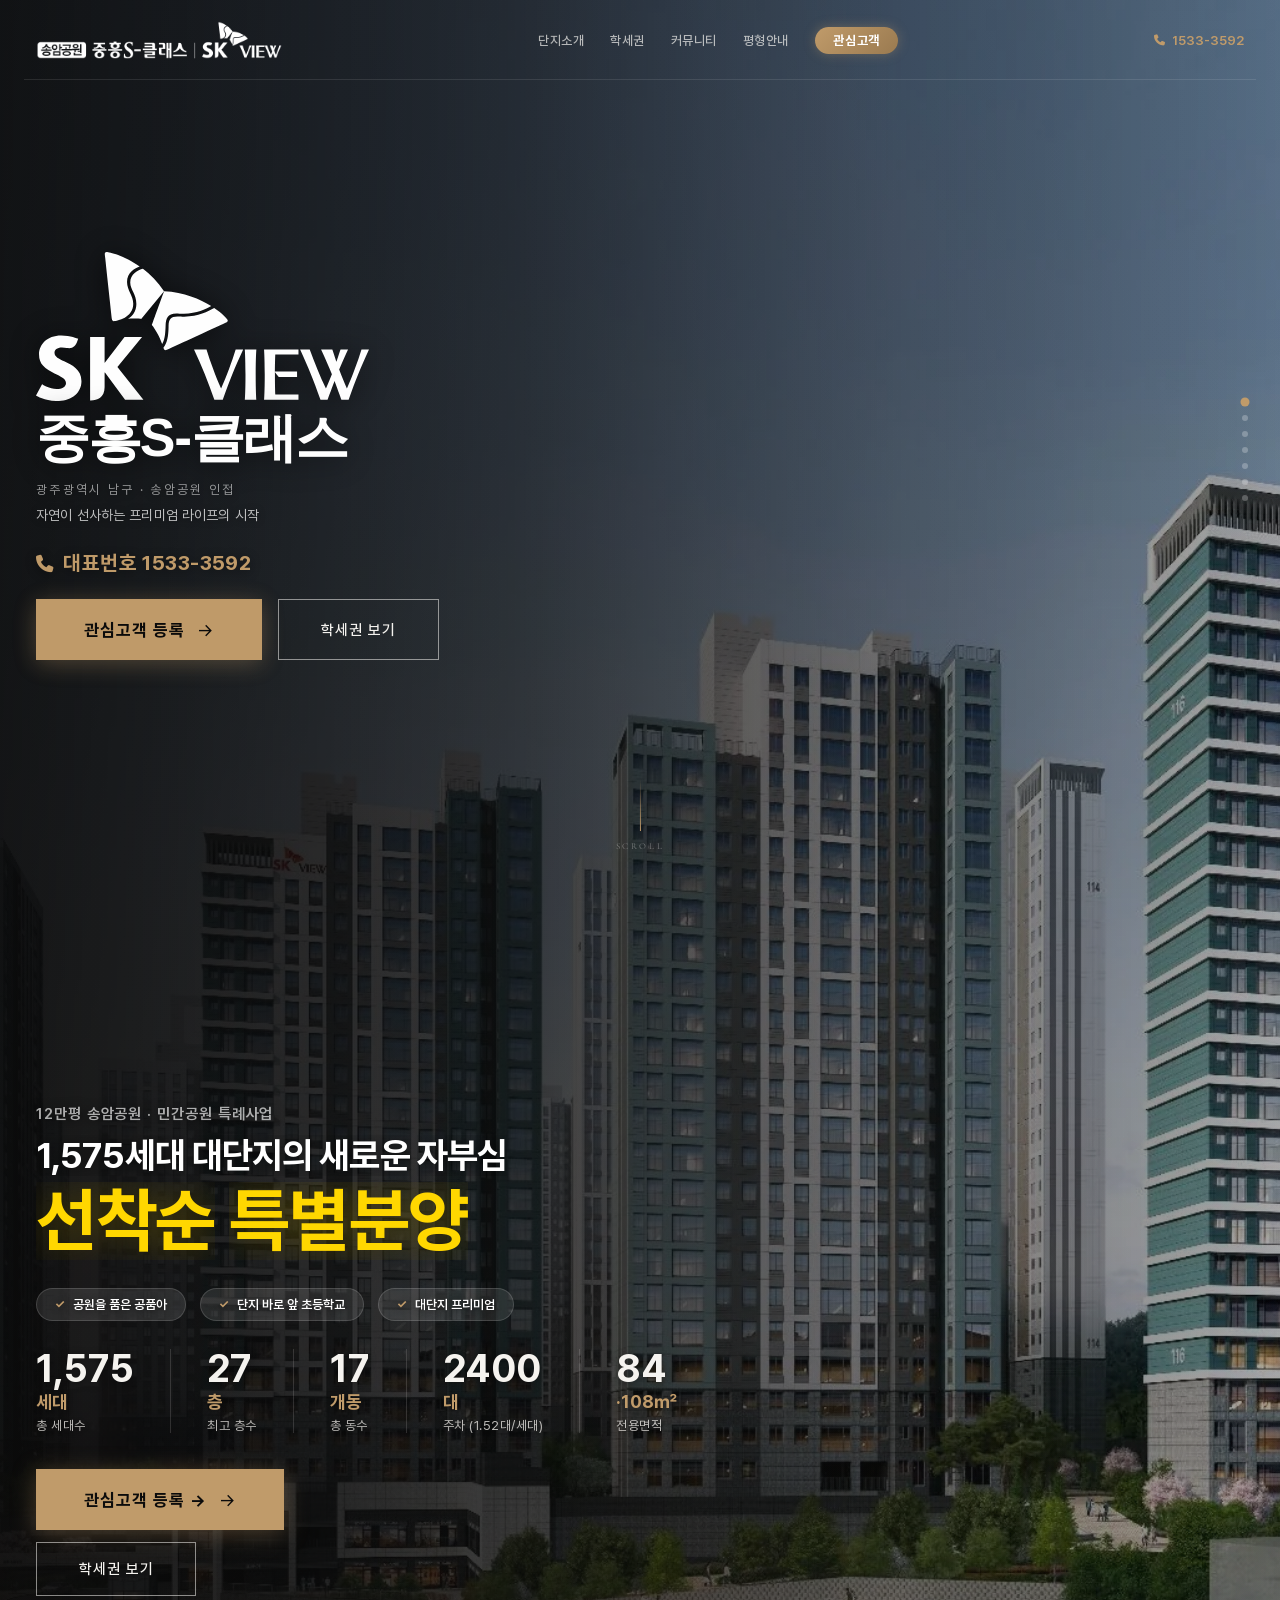
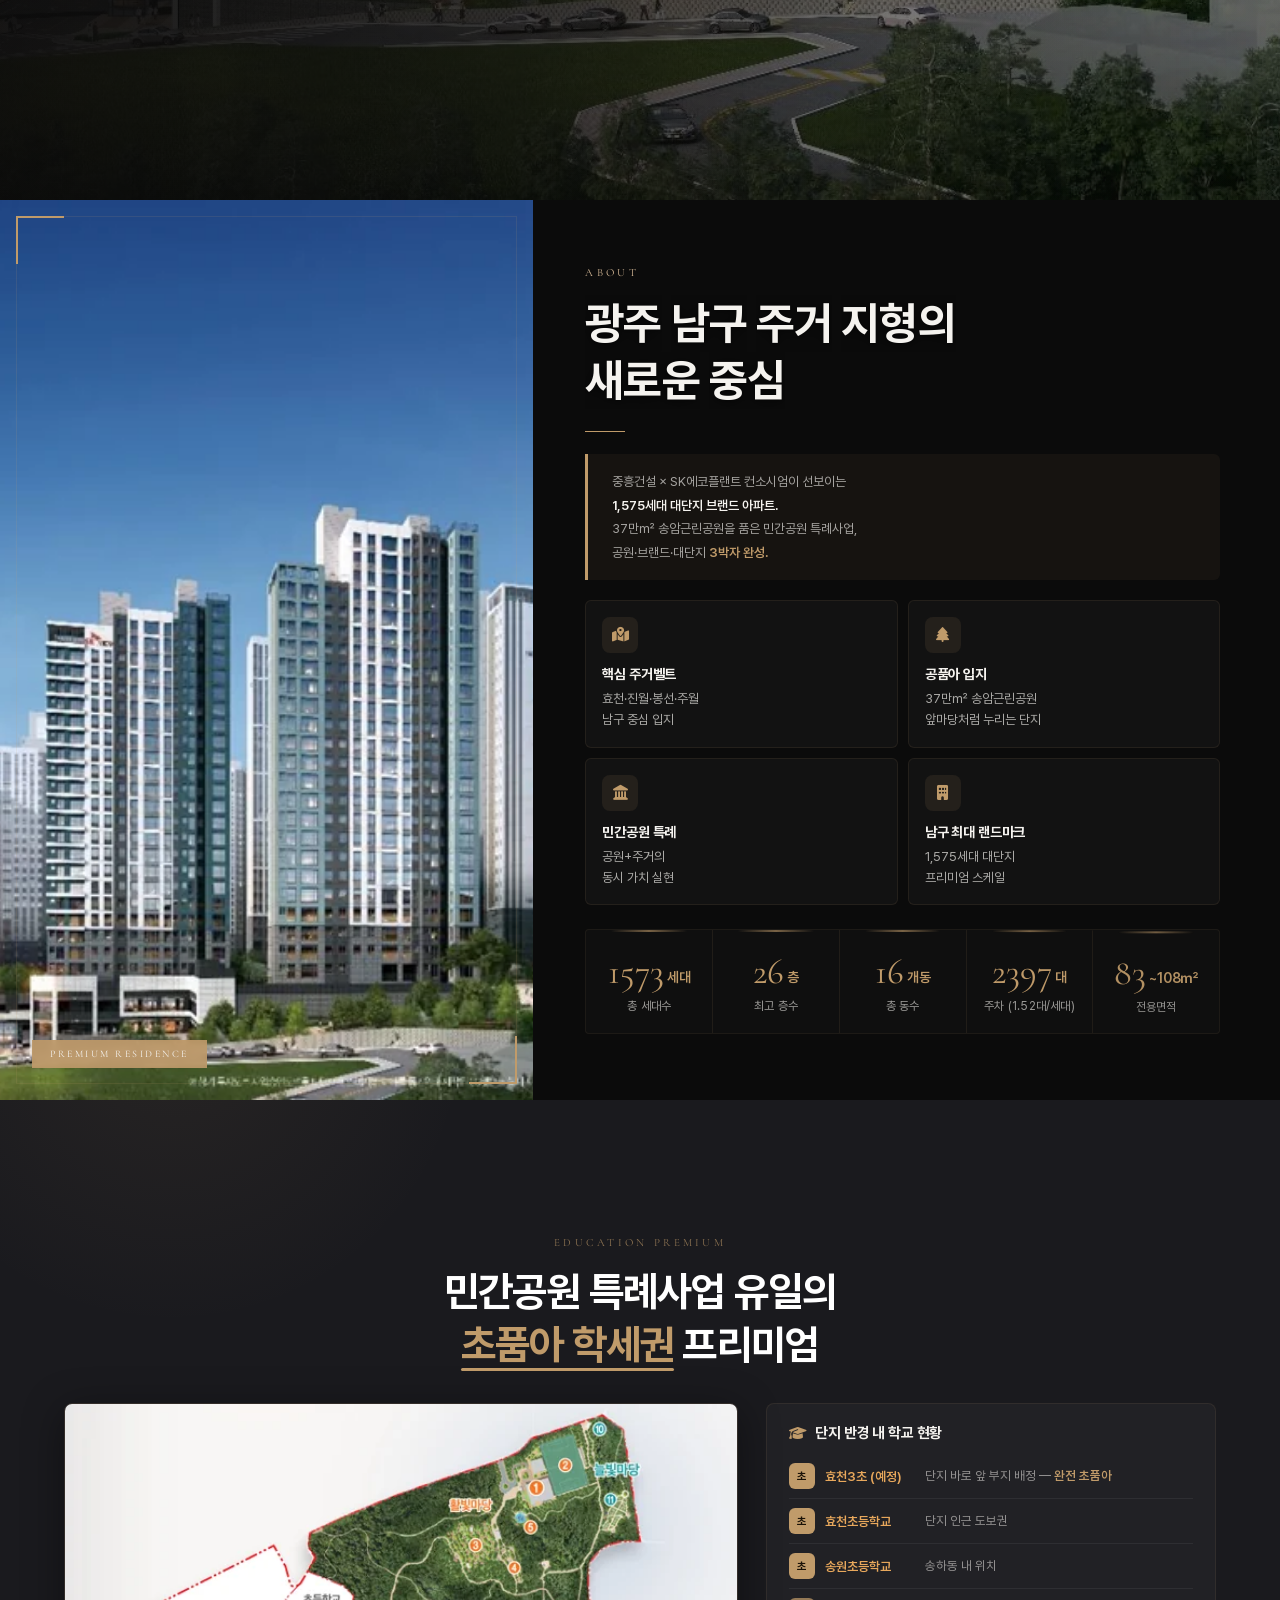
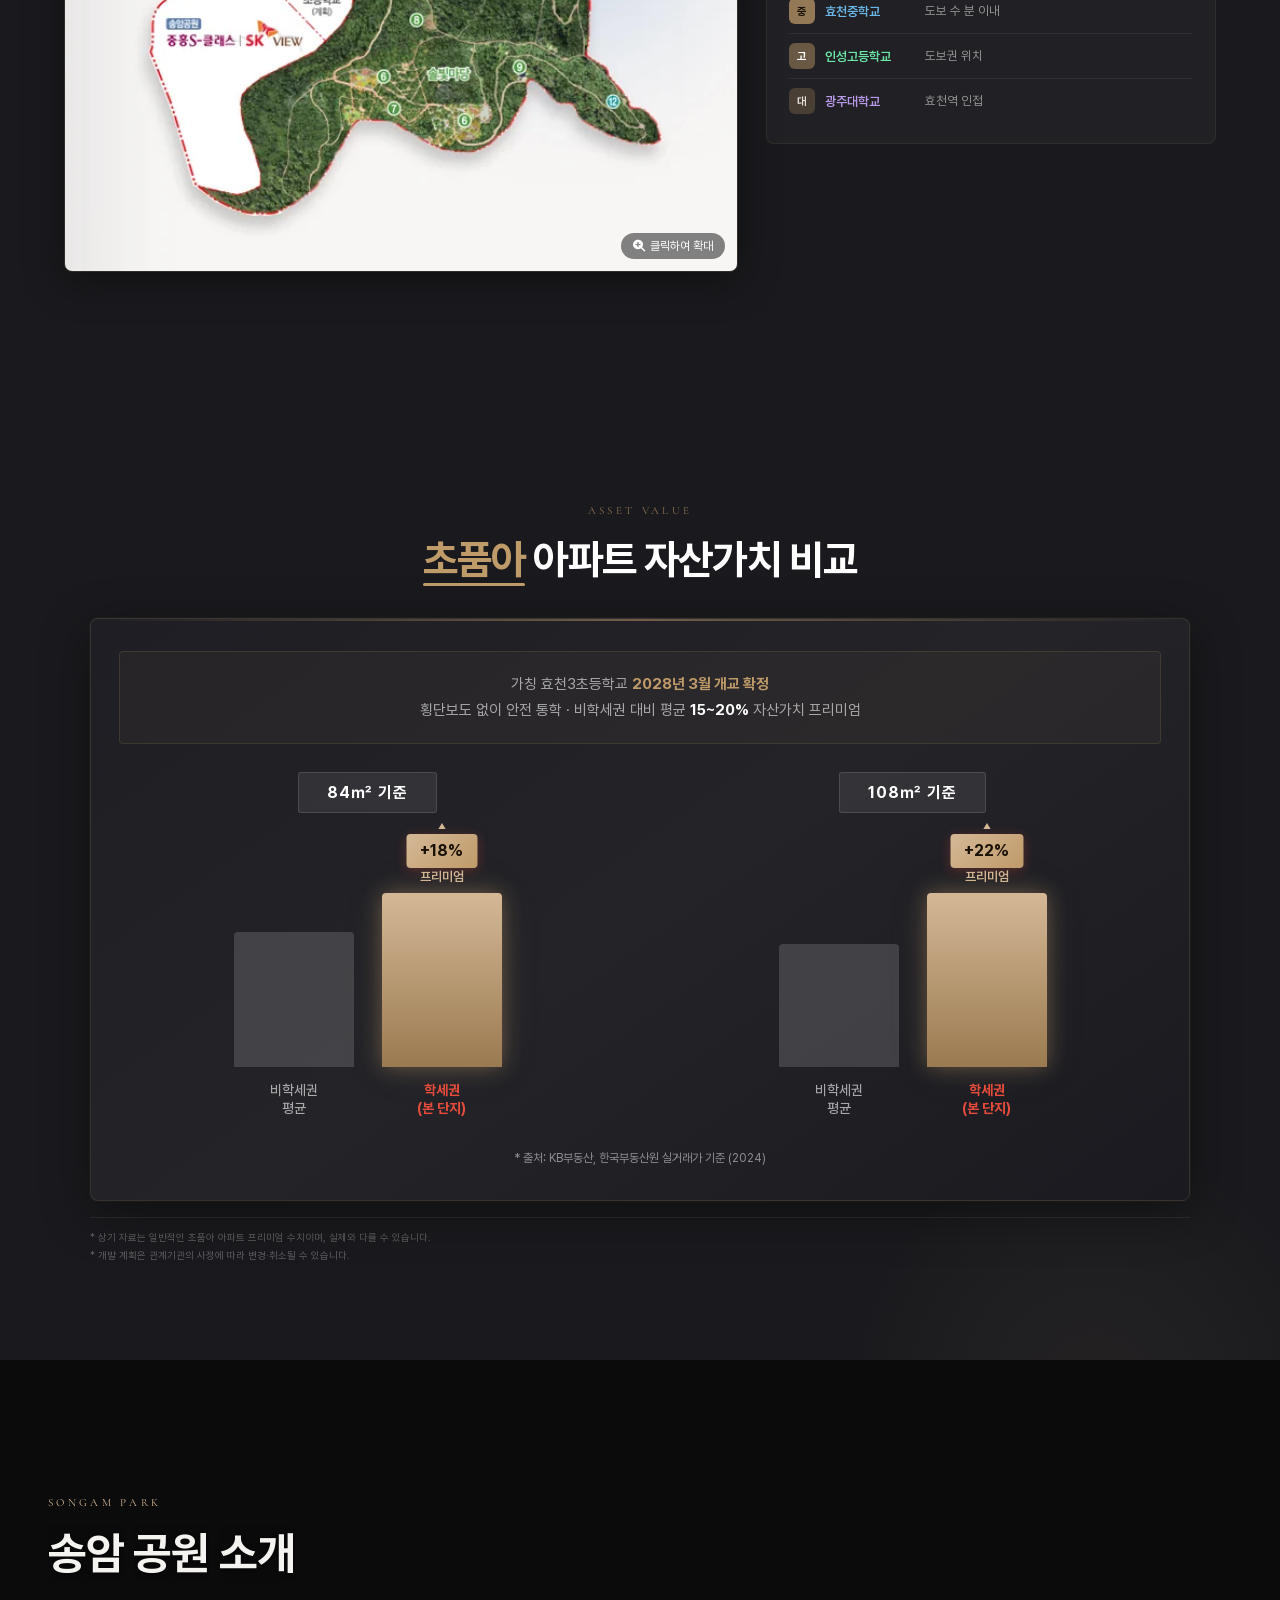
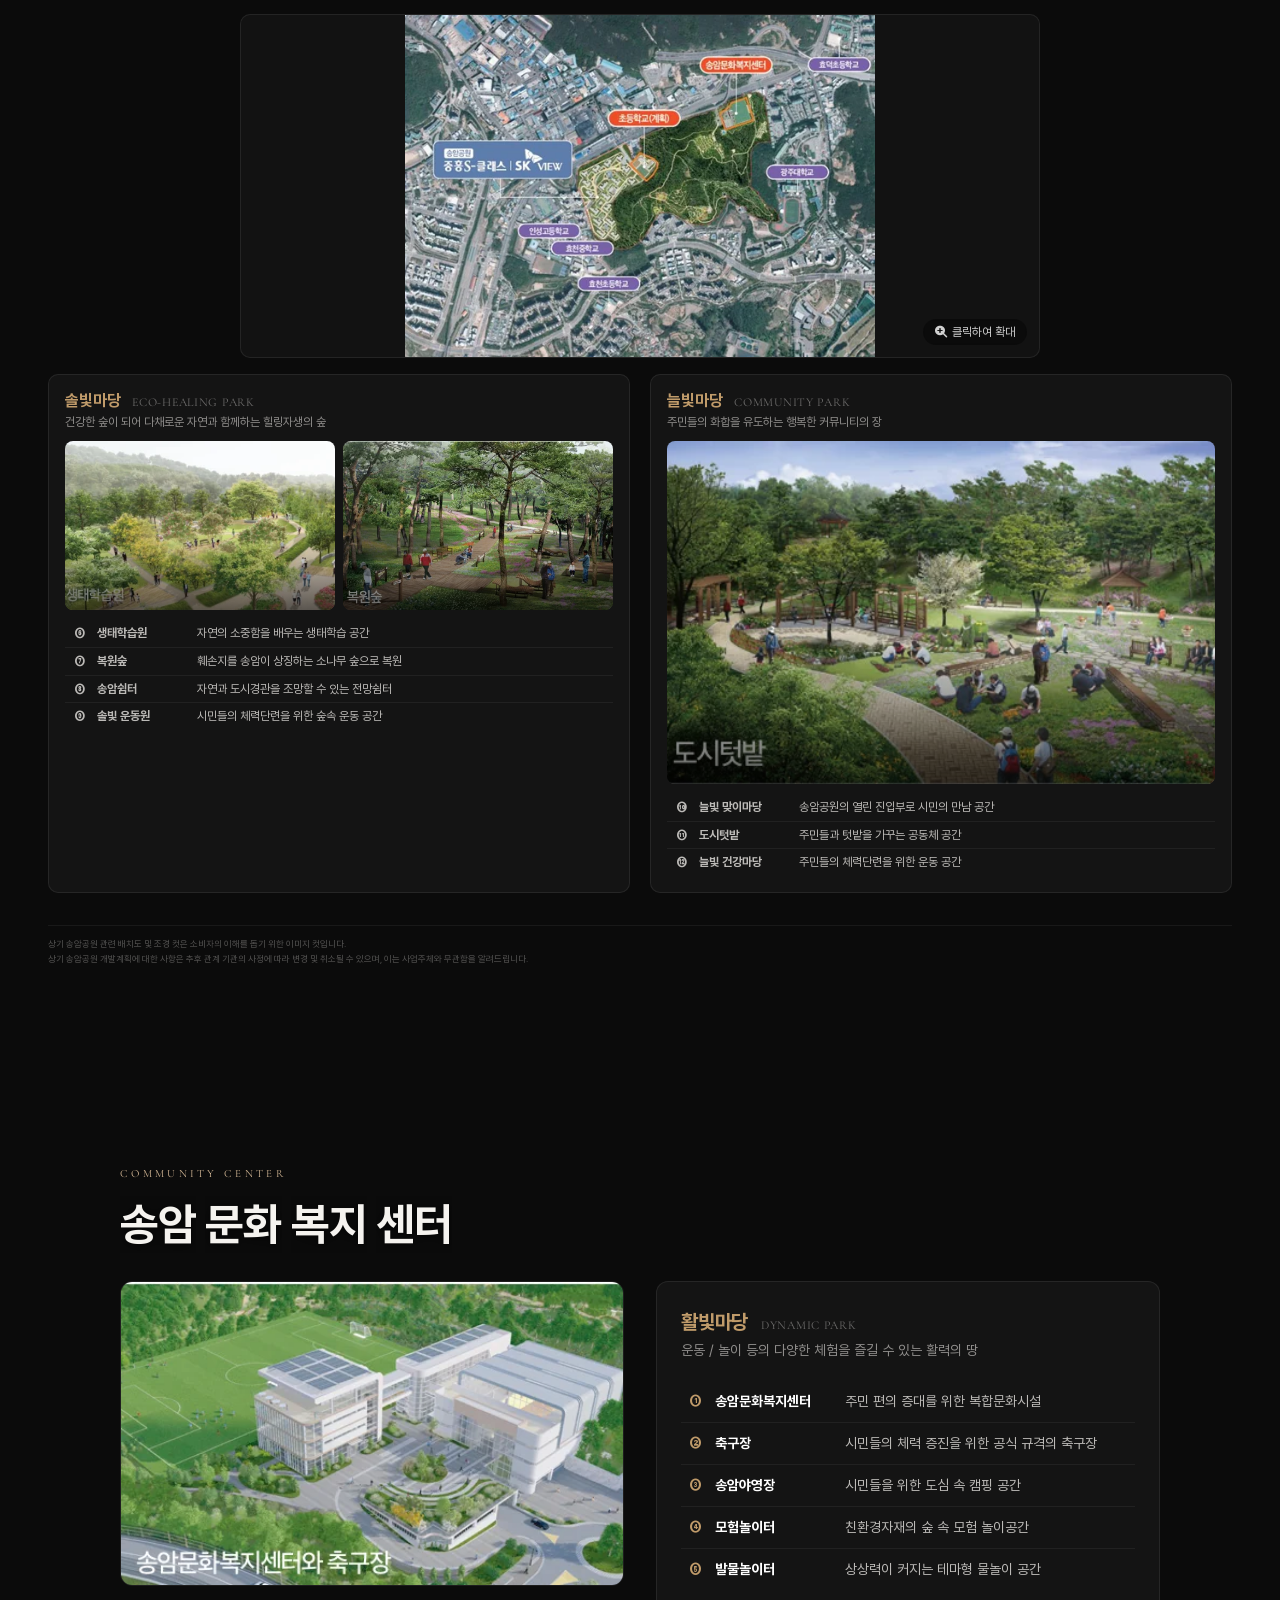
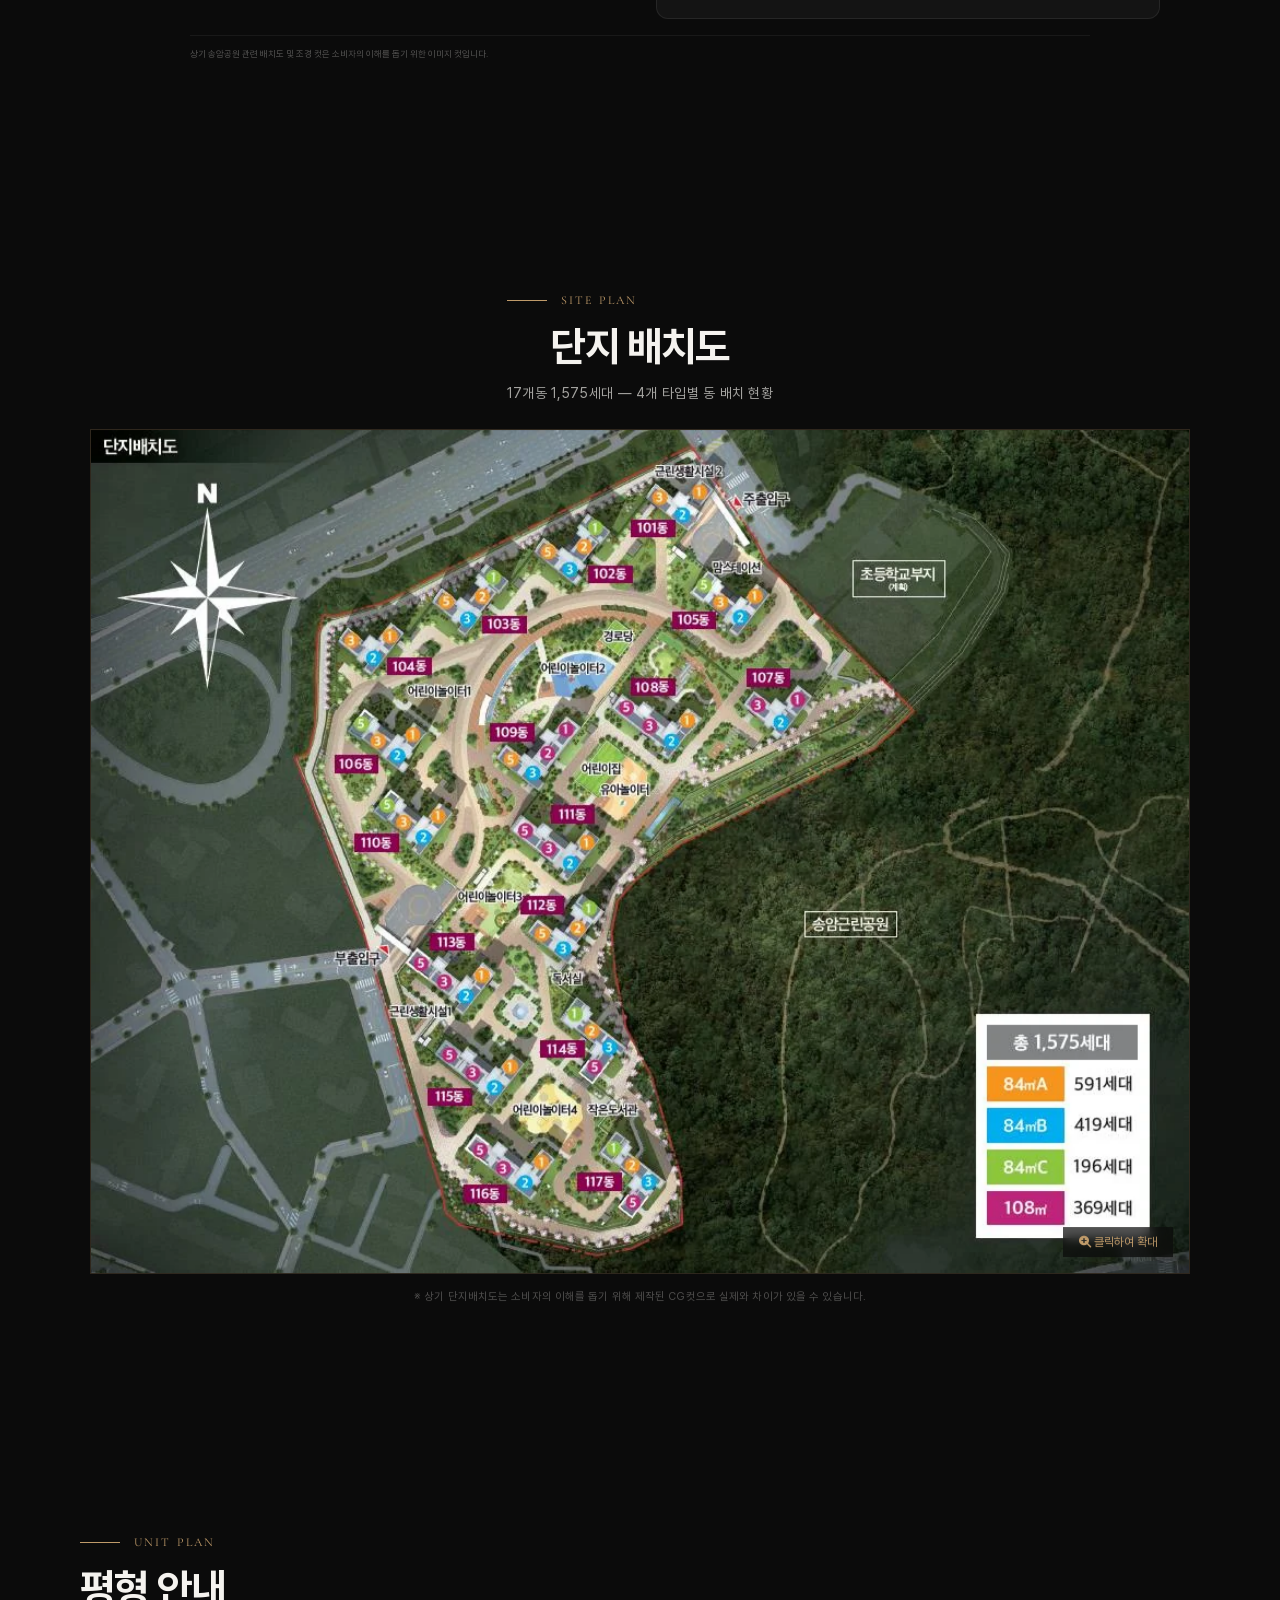
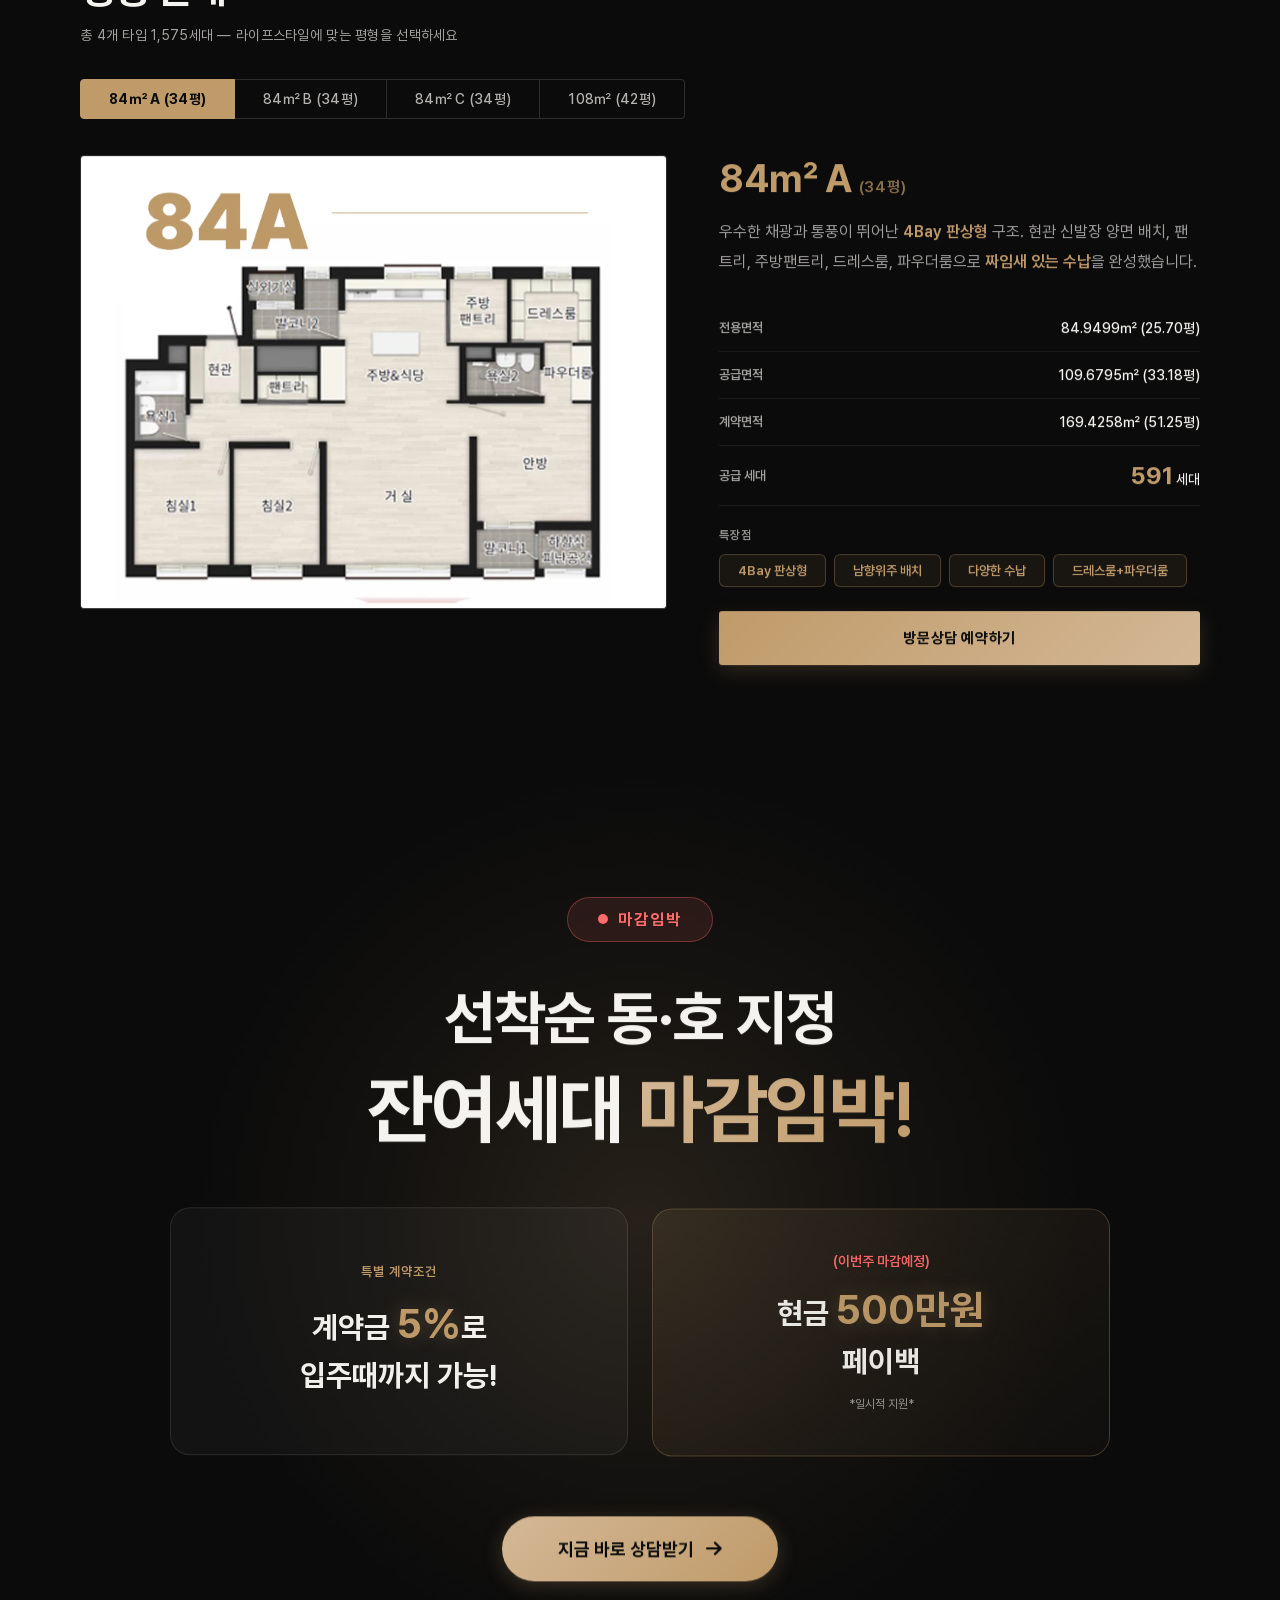
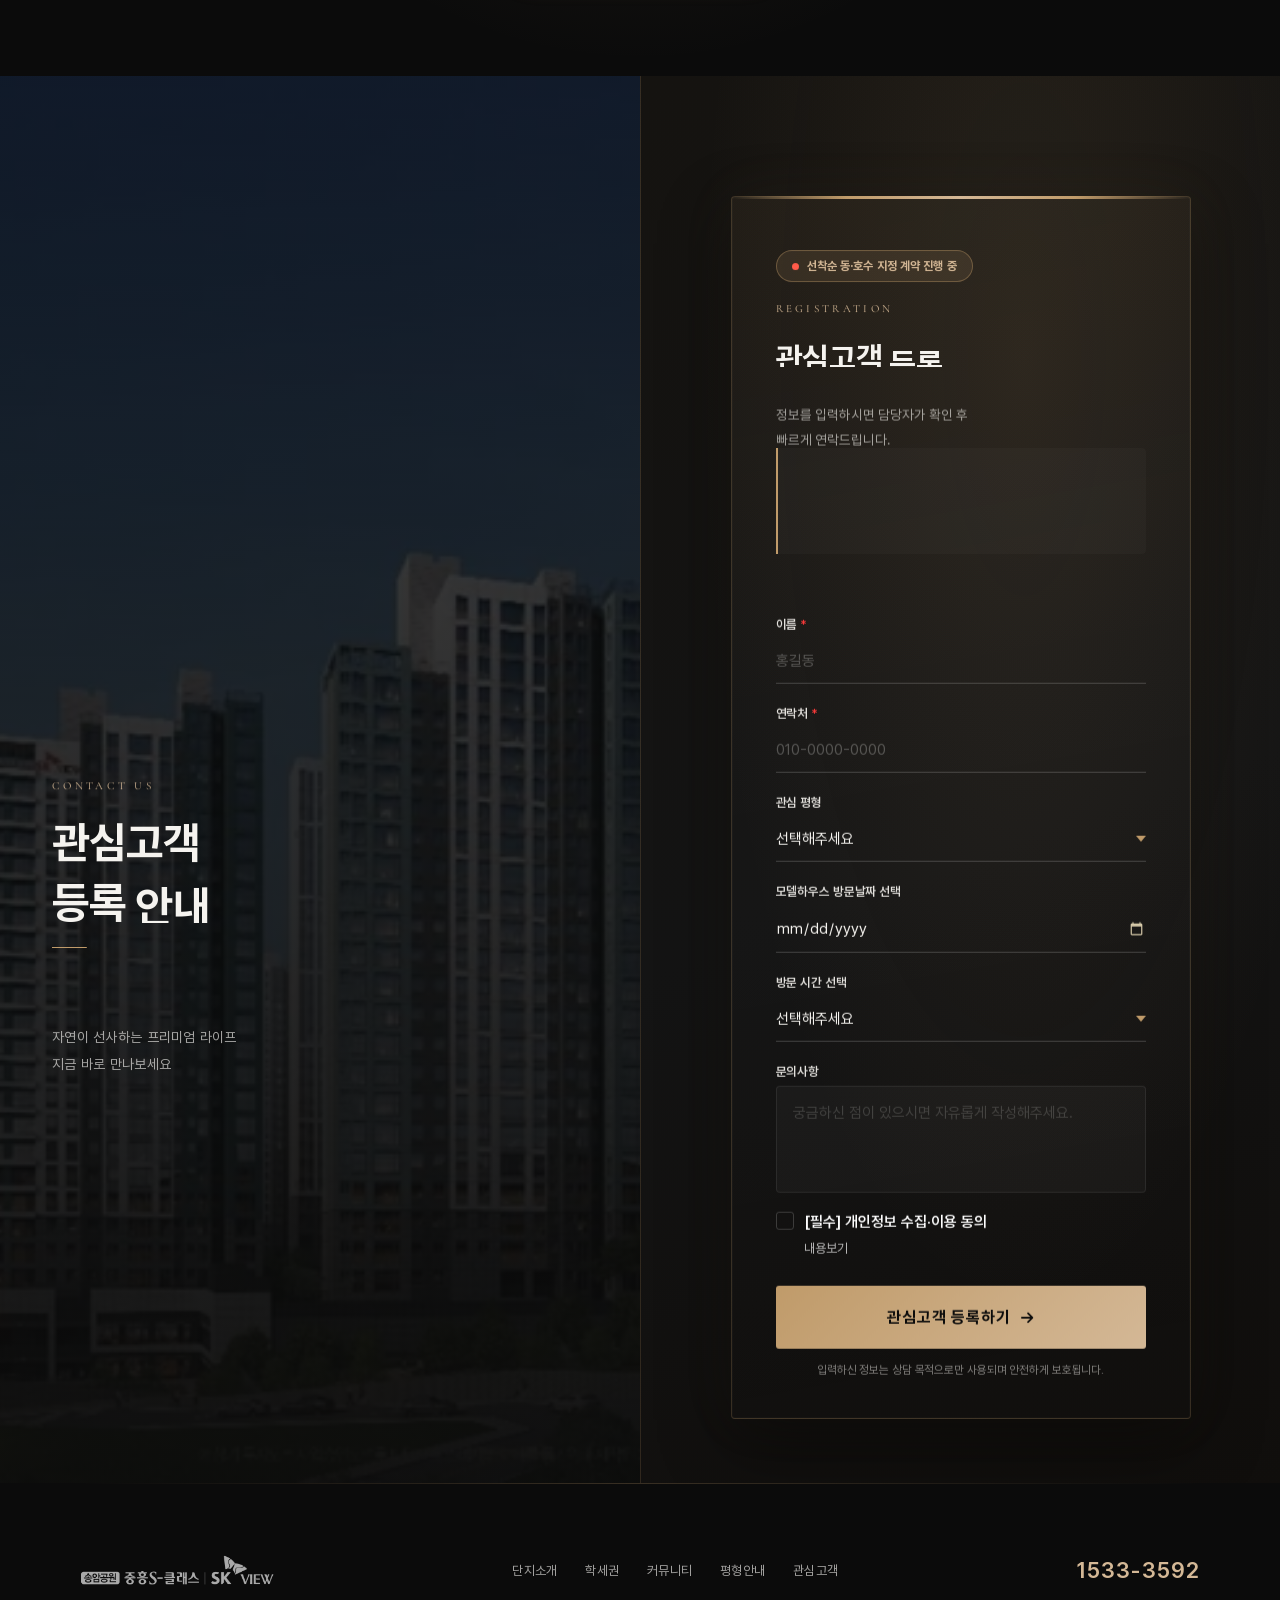
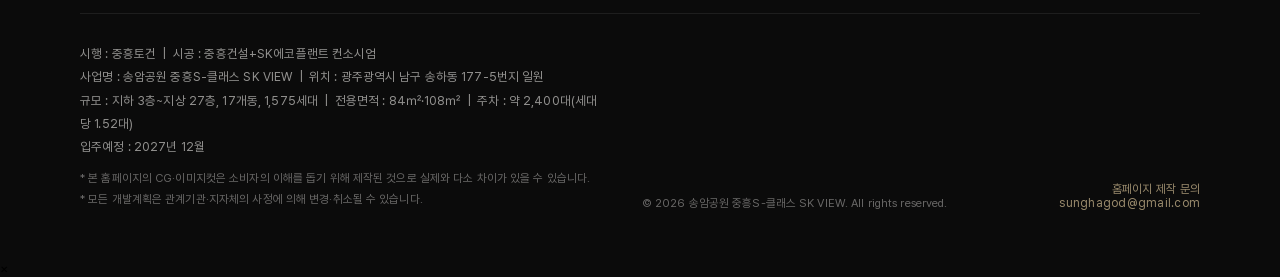
==== commit a8f2dd3f: "fix: 관심고객 등록 폼이 고정 헤더에 가리던 문제 수정 폼 내용 높이(1224px)가 뷰포트보다 커서 .s5-right 의 세로 중앙 정렬 시 카드 상단이 헤더 아래로 밀려 배" ====
--- a/index.html
+++ b/index.html
@@ -32,7 +32,7 @@
   <link rel="preload" href="css/webfonts/fa-solid-900.woff2" as="font" type="font/woff2" crossorigin>
   <link rel="stylesheet" href="css/fonts.css?v=2">
   <link rel="stylesheet" href="css/fa.local.css?v=20260402">
-  <link rel="stylesheet" href="css/style.css?v=40260924h">
+  <link rel="stylesheet" href="css/style.css?v=40260924i">
 </head>
 <body>
 
--- a/css/style.css
+++ b/css/style.css
@@ -375,6 +375,17 @@
 body.mobile-mode .s4-inner {
   padding-top: calc(var(--hd-h) + 56px);
   padding-bottom: 64px;
+}
+
+/* Contact: 폼 카드가 뷰포트보다 길어 세로 중앙 정렬 시 상·하단이 헤더/화면에 잘림.
+   위에서부터 쌓고 헤더 높이만큼 띄운다. */
+body.mobile-mode .s5-right {
+  align-items: flex-start;
+  overflow-y: visible;
+}
+body.mobile-mode .s5-form-wrap {
+  margin-top: calc(var(--hd-h) + 40px);
+  margin-bottom: 64px;
 }
 
 /* ── BUTTONS ────────────────────────────────────────── */
@@ -4248,6 +4259,7 @@
   .s5-right { min-height: 100svh; align-items: flex-start; border-left: none; }
   .s5-form-wrap {
     max-width: none; padding: calc(var(--hd-h) + 32px) 28px 48px;
+    margin-top: 0; margin-bottom: 0;
     background: none; border: none; border-radius: 0; box-shadow: none;
   }
   .s5-form-wrap::before { display: none; }
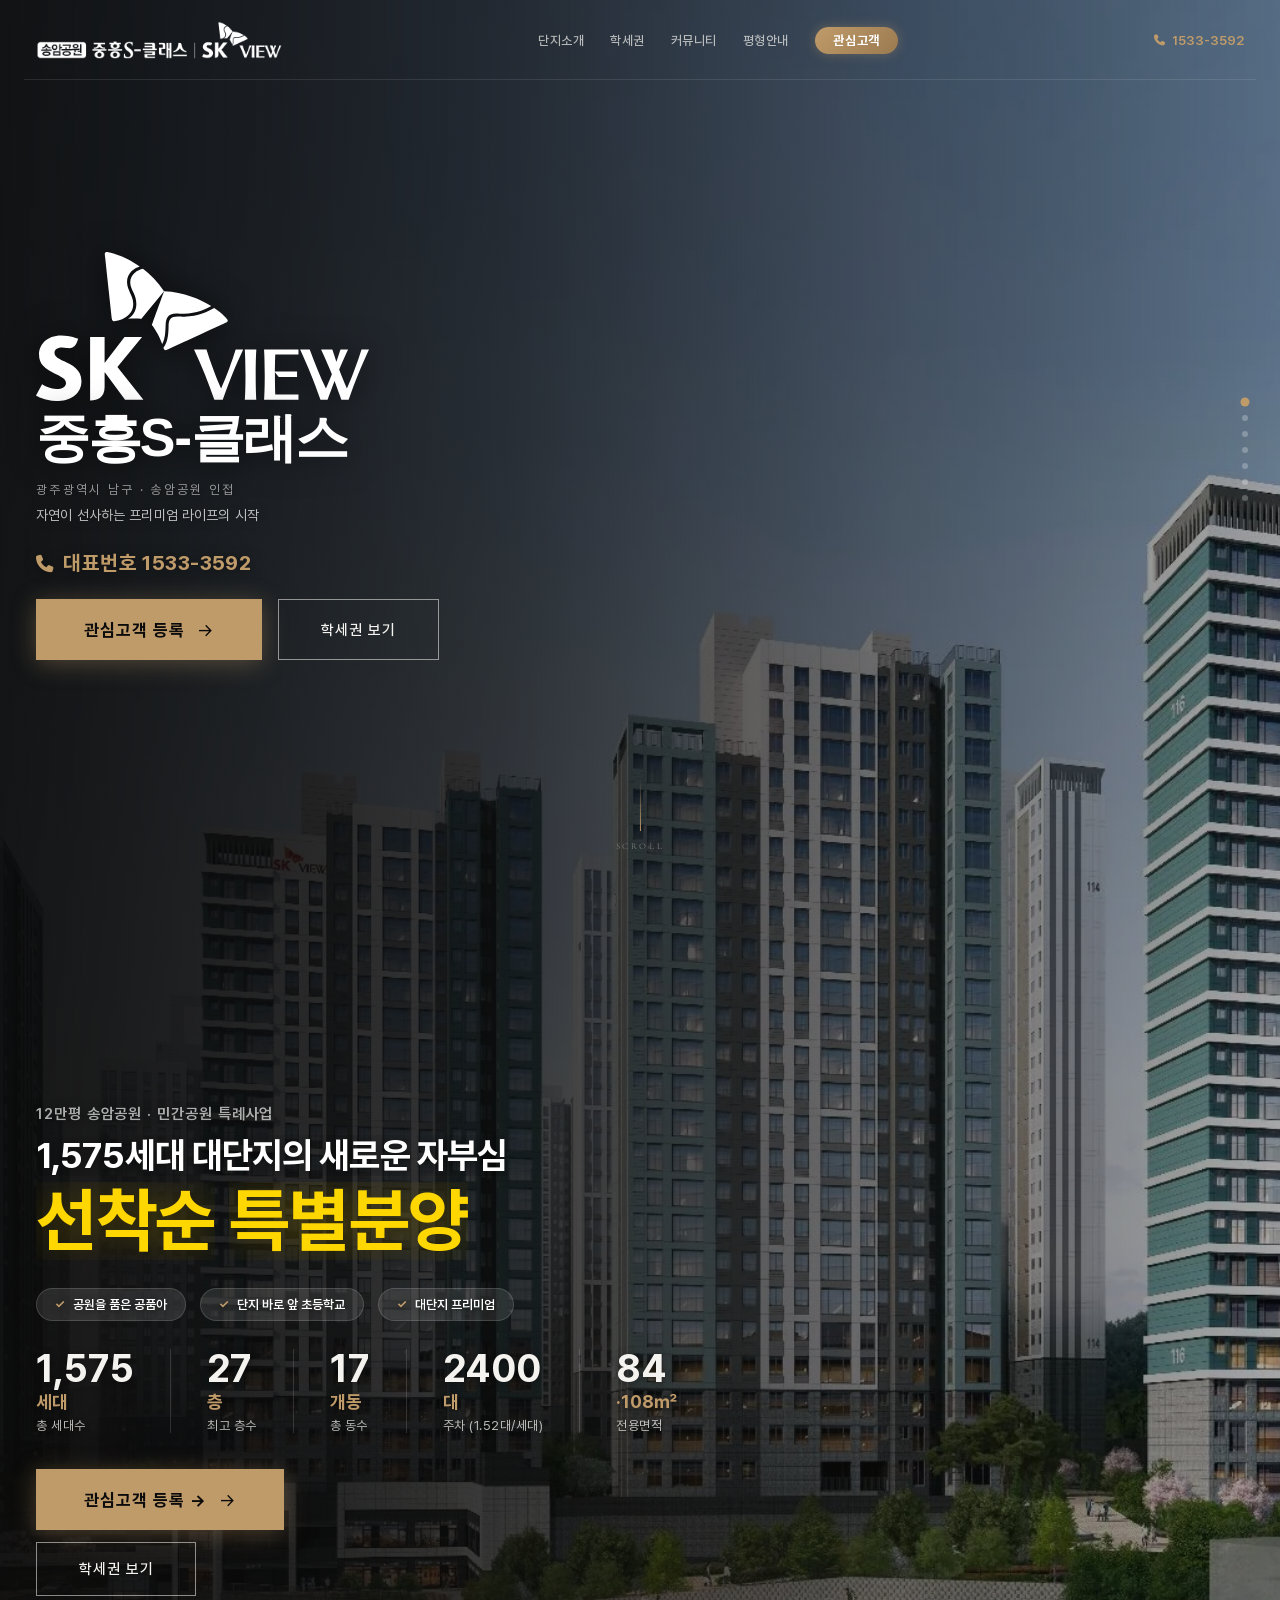
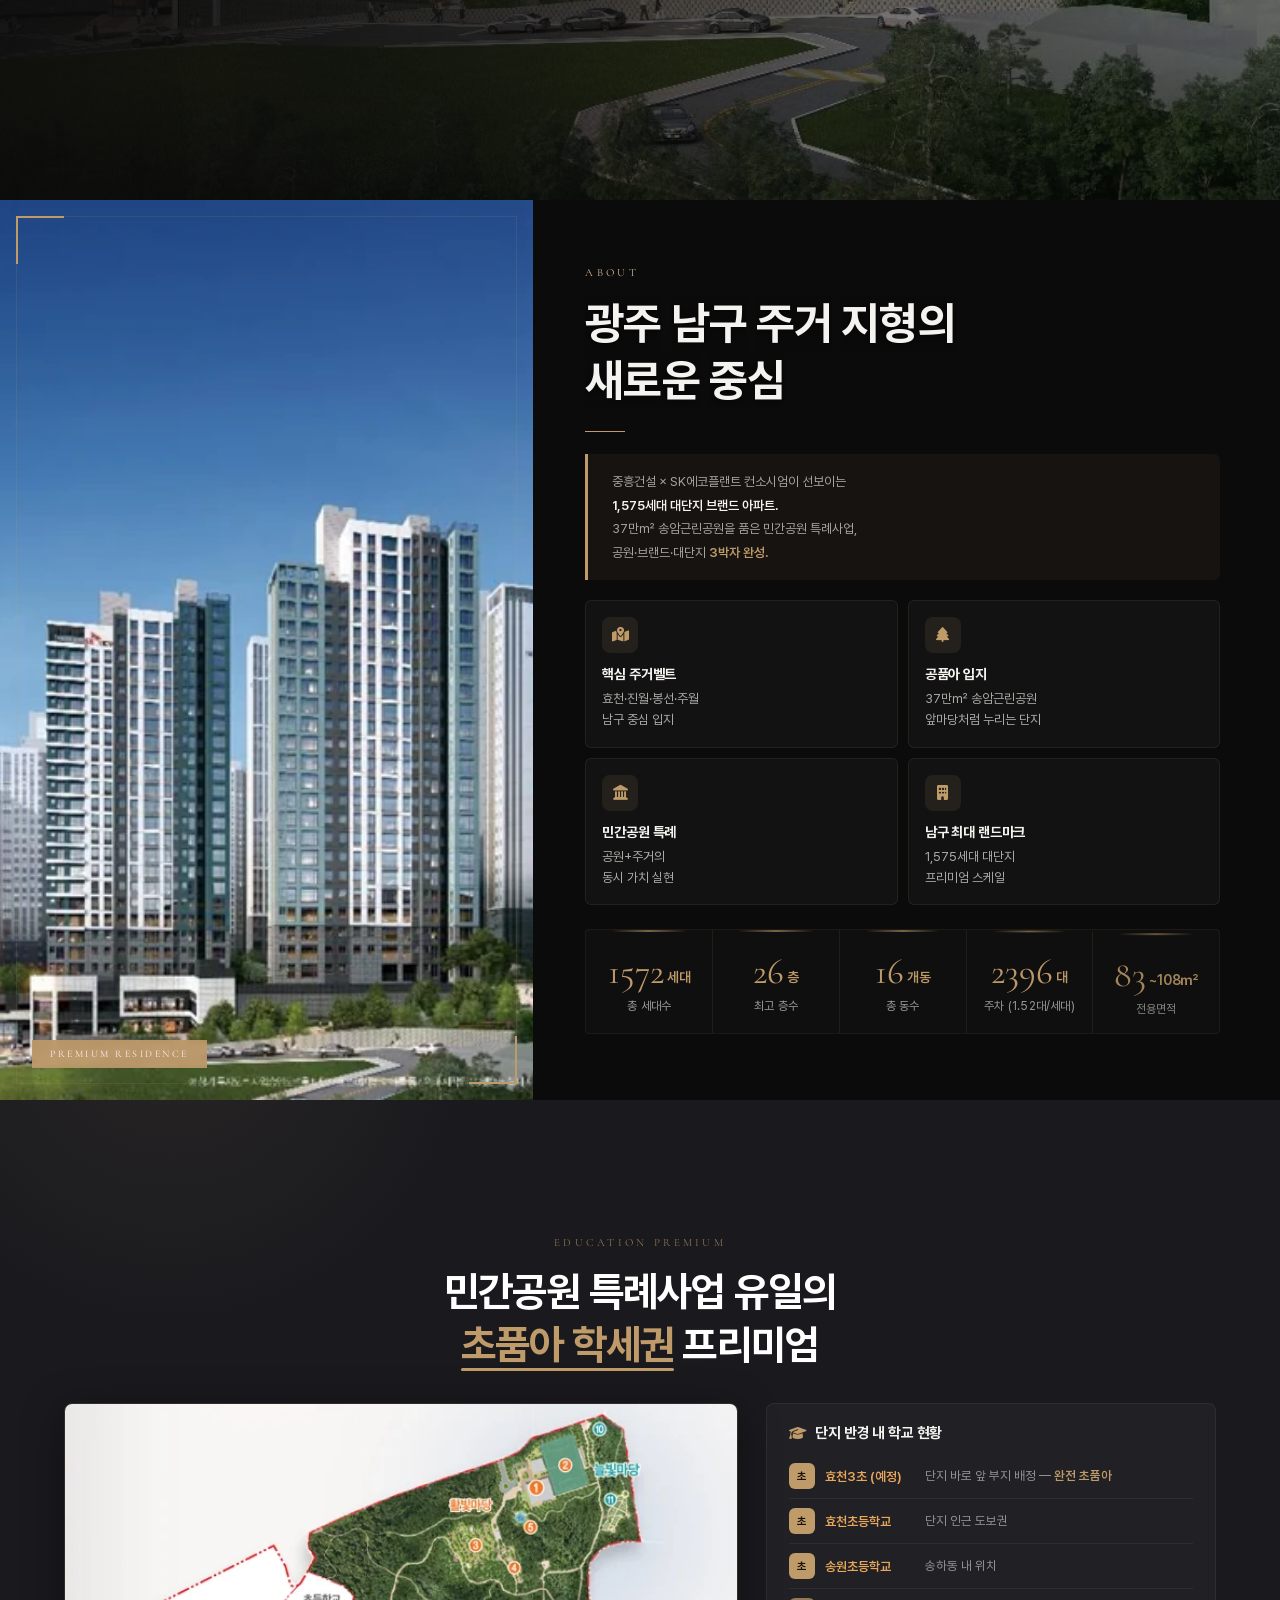
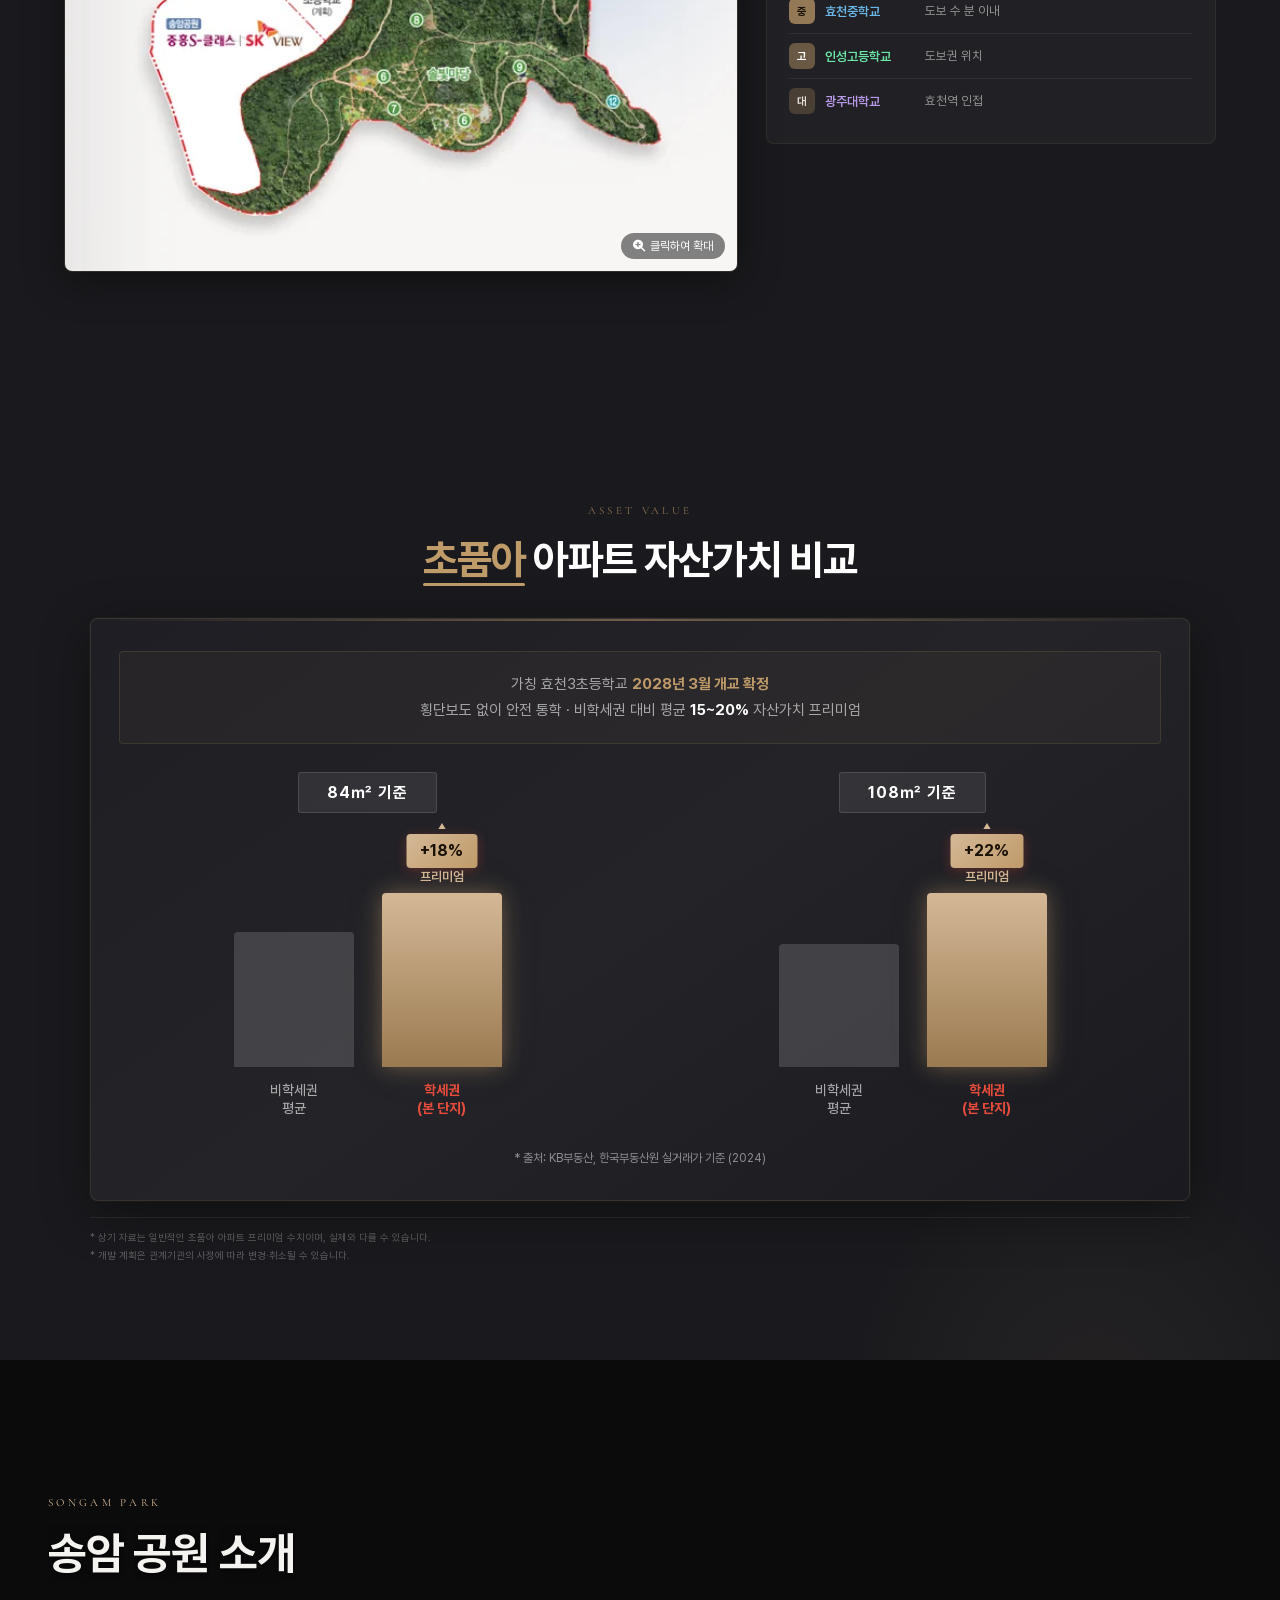
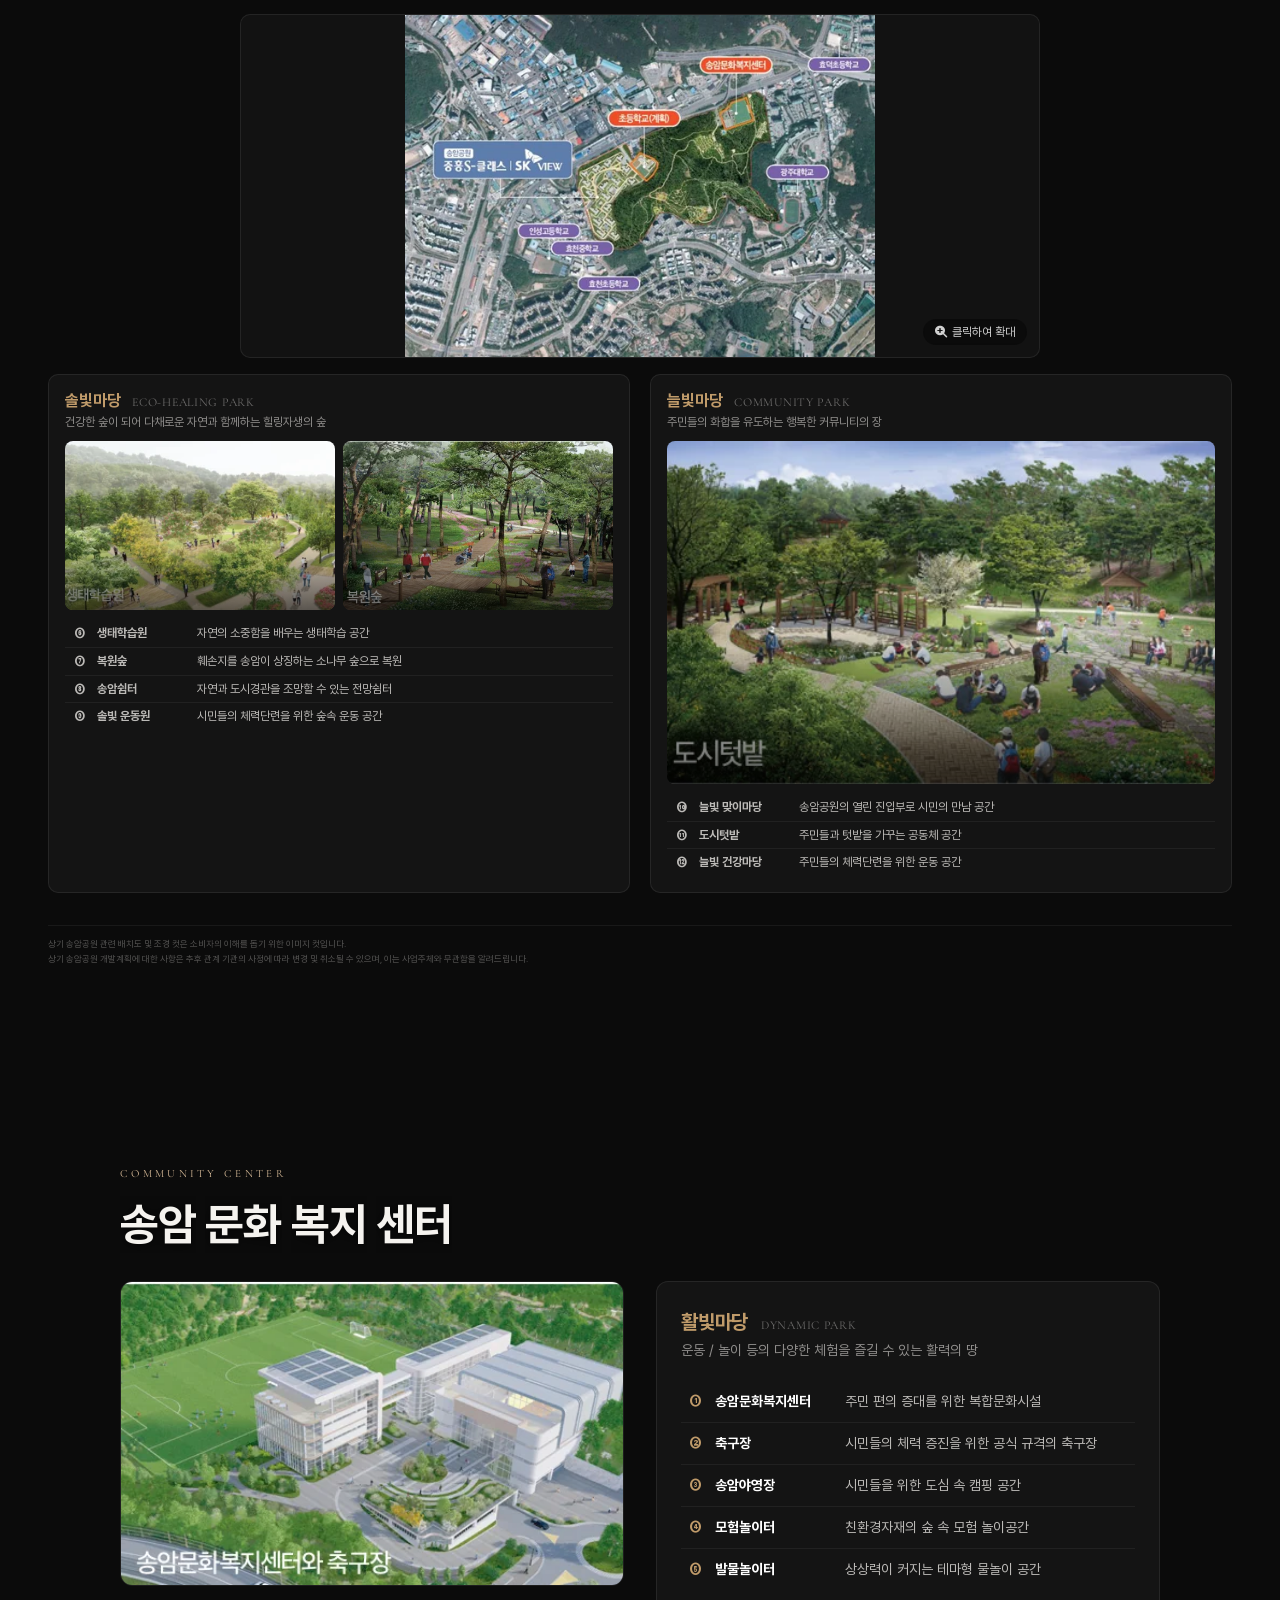
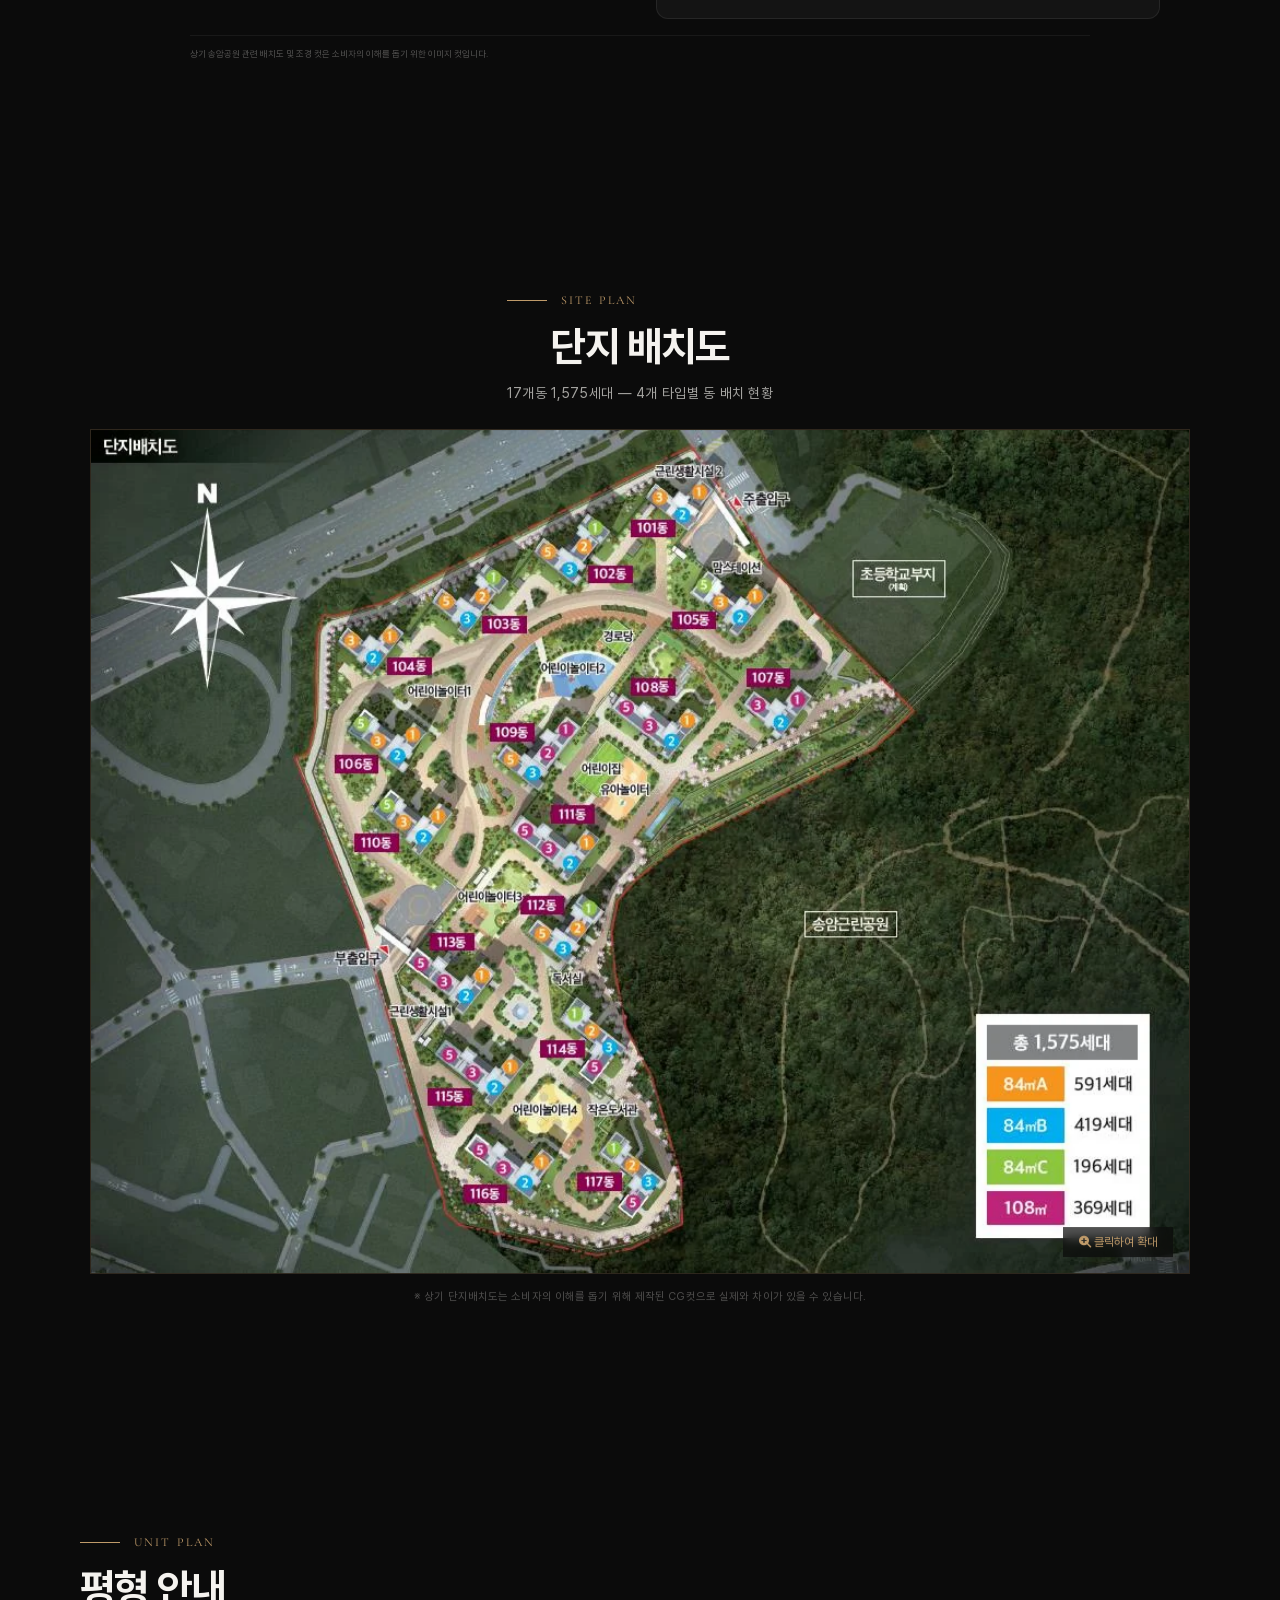
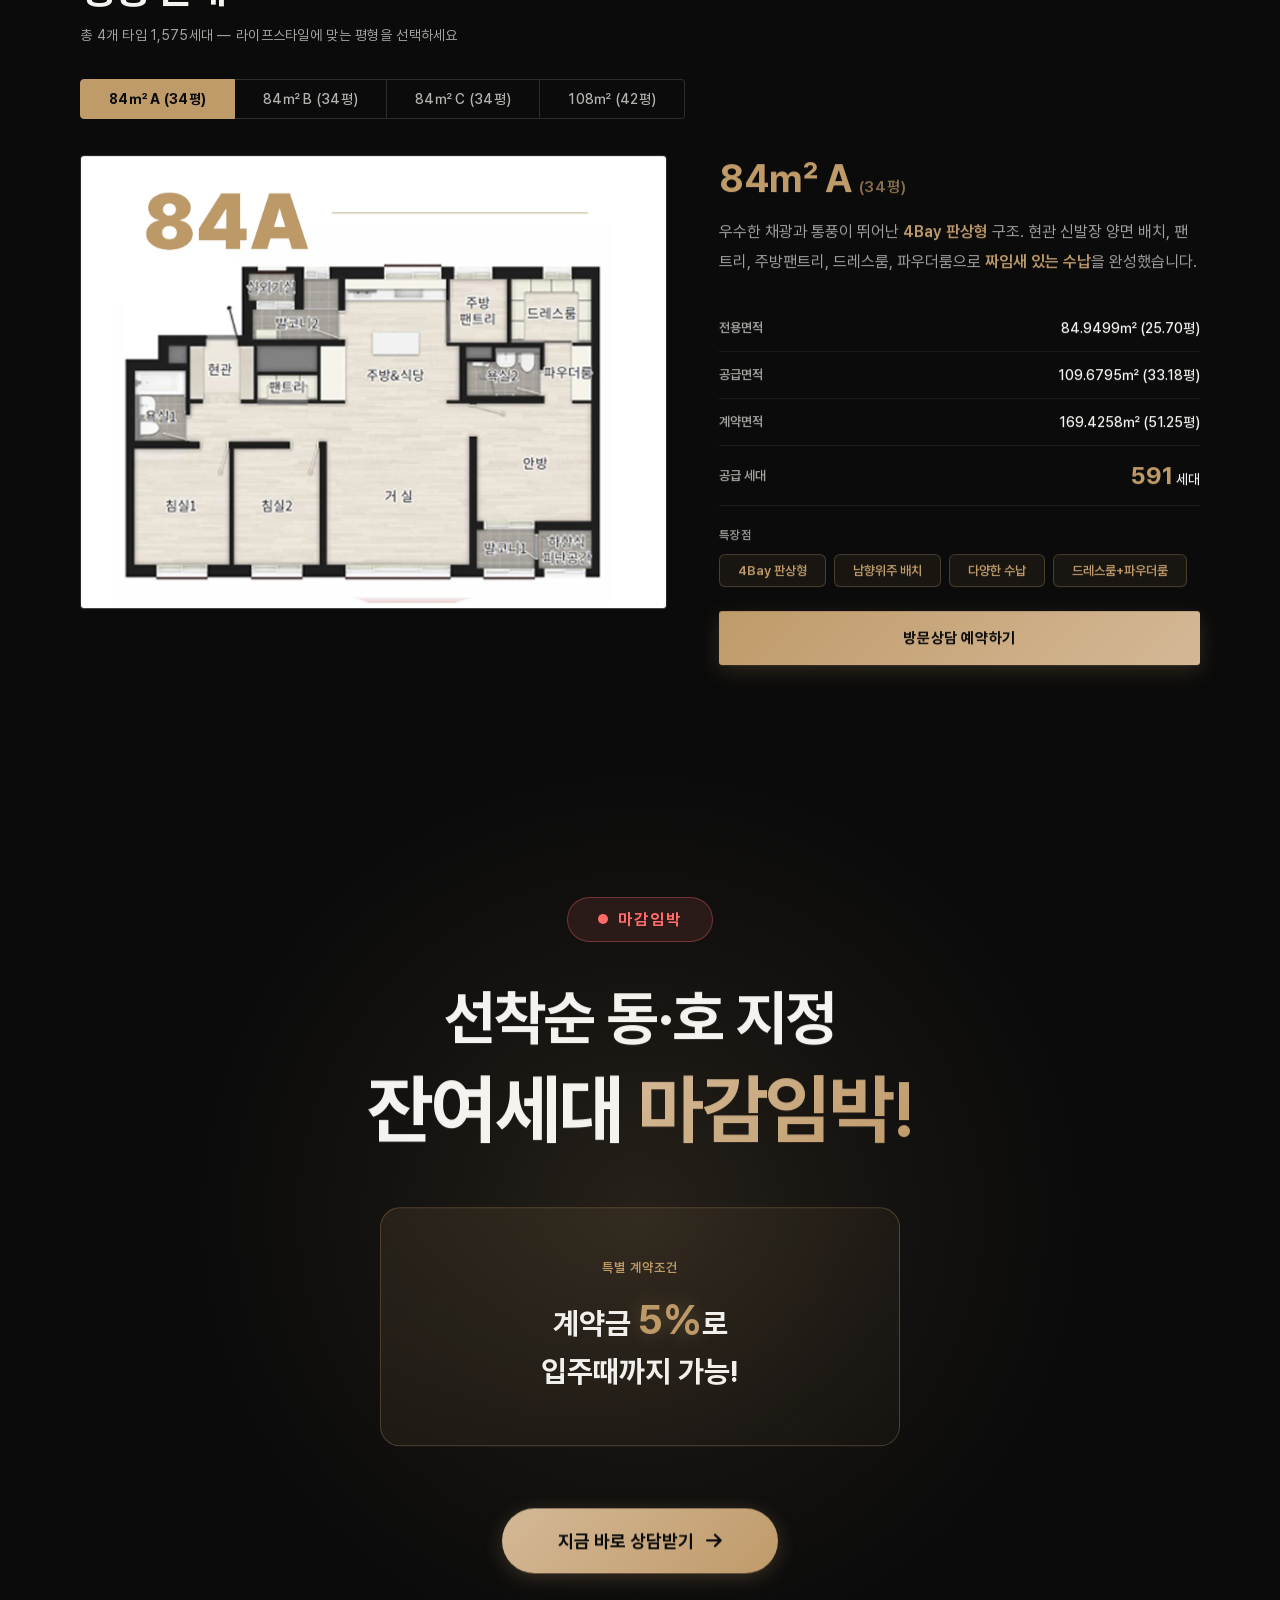
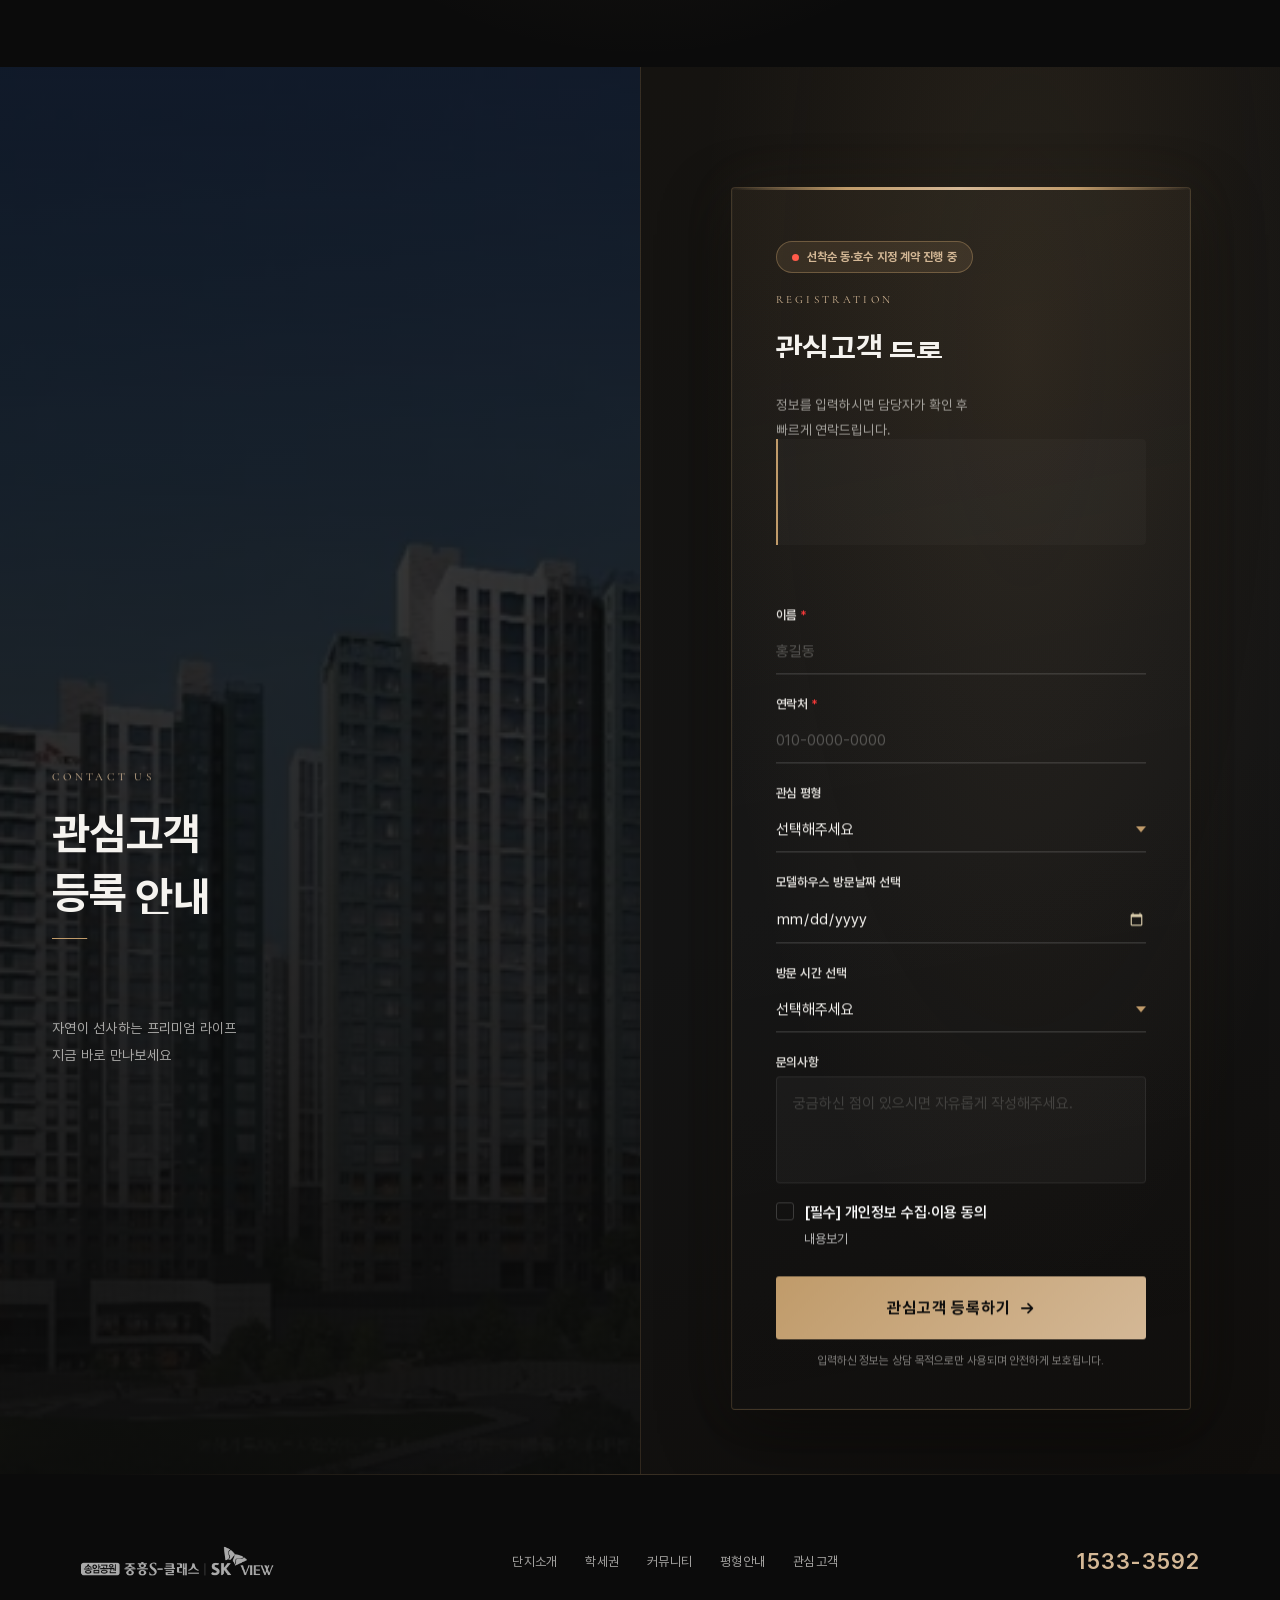
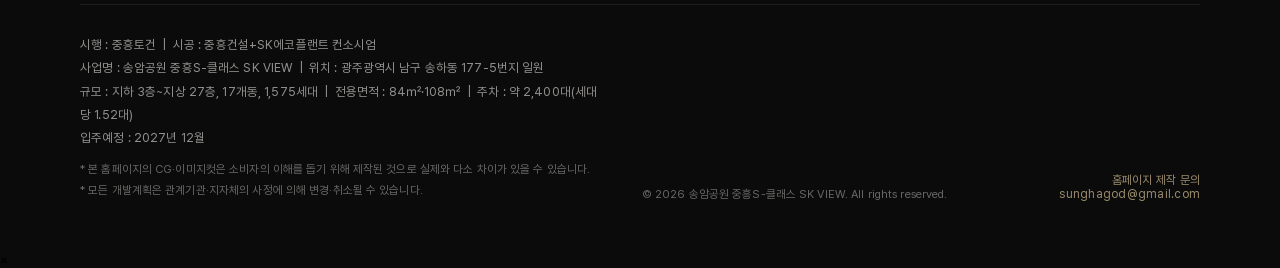
==== commit 2cdad7e3: "fix: 종료된 혜택 문구 제거 + 카드 타이포 잘림 수정 ■ 종료된 혜택 반영 - "최대 4천만원 본부지원" 제거 → "계약금 5% 특별 계약조건 안내"   (관심고객 등록 혜택" ====
--- a/index.html
+++ b/index.html
@@ -5,7 +5,7 @@
   <meta name="viewport" content="width=device-width, initial-scale=1.0">
   <meta name="description" content="송암공원 중흥S-클래스 SK VIEW — 자연이 선사하는 프리미엄 라이프. 광주광역시 남구 송암동 1,575세대">
   <meta property="og:title" content="송암공원 중흥S-클래스 SK VIEW | 프리미엄 주거의 새로운 기준">
-  <meta property="og:description" content="광주 남구 1,575세대 대단지 — 34평 4억대, 선착순 동·호 지정 계약 진행중. 계약금 5%, 최대 4천만원 본부지원">
+  <meta property="og:description" content="광주 남구 1,575세대 대단지 — 34평 4억대, 선착순 동·호 지정 계약 진행중. 계약금 5% 특별 계약조건">
   <meta property="og:image" content="https://songam-skview.com/assets/img/og-image.jpg">
   <meta property="og:image:width" content="1200">
   <meta property="og:image:height" content="630">
@@ -17,7 +17,7 @@
   <!-- Twitter Card (SMS/iMessage/Android 메시지 미리보기 호환) -->
   <meta name="twitter:card" content="summary_large_image">
   <meta name="twitter:title" content="송암공원 중흥S-클래스 SK VIEW | 프리미엄 주거의 새로운 기준">
-  <meta name="twitter:description" content="광주 남구 1,575세대 대단지 — 34평 4억대, 선착순 동·호 지정 계약 진행중. 계약금 5%, 최대 4천만원 본부지원">
+  <meta name="twitter:description" content="광주 남구 1,575세대 대단지 — 34평 4억대, 선착순 동·호 지정 계약 진행중. 계약금 5% 특별 계약조건">
   <meta name="twitter:image" content="https://songam-skview.com/assets/img/og-image.jpg">
   <!-- 추가 SEO/미리보기 메타 -->
   <link rel="canonical" href="https://songam-skview.com">
@@ -32,7 +32,7 @@
   <link rel="preload" href="css/webfonts/fa-solid-900.woff2" as="font" type="font/woff2" crossorigin>
   <link rel="stylesheet" href="css/fonts.css?v=2">
   <link rel="stylesheet" href="css/fa.local.css?v=20260402">
-  <link rel="stylesheet" href="css/style.css?v=40260924i">
+  <link rel="stylesheet" href="css/style.css?v=40260924k">
 </head>
 <body>
 
@@ -643,14 +643,9 @@
 
       <!-- 핵심 혜택 카드 -->
       <div class="shook-cards" data-fx="stagger" data-delay="0.4" data-pre="0.2" data-stagger="0.15" data-kid-y="30" data-main="0.8">
-        <div class="shook-card">
+        <div class="shook-card shook-card--accent shook-card--solo">
           <span class="shook-card-label">특별 계약조건</span>
           <p class="shook-card-main">계약금 <em>5%</em>로<br>입주때까지 가능!</p>
-        </div>
-        <div class="shook-card shook-card--accent">
-          <span class="shook-card-sub">(이번주 마감예정)</span>
-          <p class="shook-card-main">현금 <em>500만원</em><br>페이백</p>
-          <span class="shook-card-note">*일시적 지원*</span>
         </div>
       </div>
 
@@ -740,7 +735,7 @@
             정보를 입력하시면 담당자가 확인 후<br>빠르게 연락드립니다.
           </p>
           <ul class="s5-fbenefit" data-fx="stagger" data-delay="0.6" data-pre="0.2" data-stagger="0.08" data-kid-y="12" data-main="0.7">
-            <li><i class="fa-solid fa-circle-check"></i>계약금 5% · 최대 4천만원 본부지원 안내</li>
+            <li><i class="fa-solid fa-circle-check"></i>계약금 5% 특별 계약조건 안내</li>
             <li><i class="fa-solid fa-circle-check"></i>잔여 동·호수 및 분양가 실시간 확인</li>
             <li><i class="fa-solid fa-circle-check"></i>모델하우스 방문 예약 우선 배정</li>
           </ul>
--- a/css/style.css
+++ b/css/style.css
@@ -1703,11 +1703,13 @@
   max-width: 940px;
 }
 .shook-card {
-  flex: 1 1 0;
+  flex: 1 1 auto;
   min-width: 0;
   display: flex;
   flex-direction: column;
   justify-content: center;
+  /* 내용이 카드보다 커져 잘리는 것을 방지 */
+  min-height: fit-content;
   position: relative;
   background: rgba(255,255,255,.04);
   border: 1.5px solid rgba(255,255,255,.1);
@@ -1737,6 +1739,13 @@
 @keyframes shookShimmer {
   0% { background-position: 200% 0; }
   100% { background-position: -200% 0; }
+}
+.shook-card--solo {
+  flex: 0 0 auto;
+  width: 100%;
+  max-width: 520px;
+  margin: 0 auto;
+  padding: 52px 40px;
 }
 .shook-card--accent {
   background: linear-gradient(145deg, rgba(192,155,106,.12), rgba(192,155,106,.04));
@@ -4245,7 +4254,8 @@
   .shook-t2 { font-size: clamp(32px, 10vw, 50px); }
   .shook-title { margin-bottom: 28px; }
   .shook-cards { flex-direction: column; gap: 16px; margin-bottom: 32px; }
-  .shook-card { padding: 32px 24px; border-radius: 18px; }
+  .shook-card { flex: 0 0 auto; padding: 32px 24px; border-radius: 18px; }
+  .shook-card--solo { max-width: none; }
   .shook-card-label { font-size: 12px; }
   .shook-card-sub { font-size: 13px; }
   .shook-card-main { font-size: clamp(20px, 6vw, 28px); }
